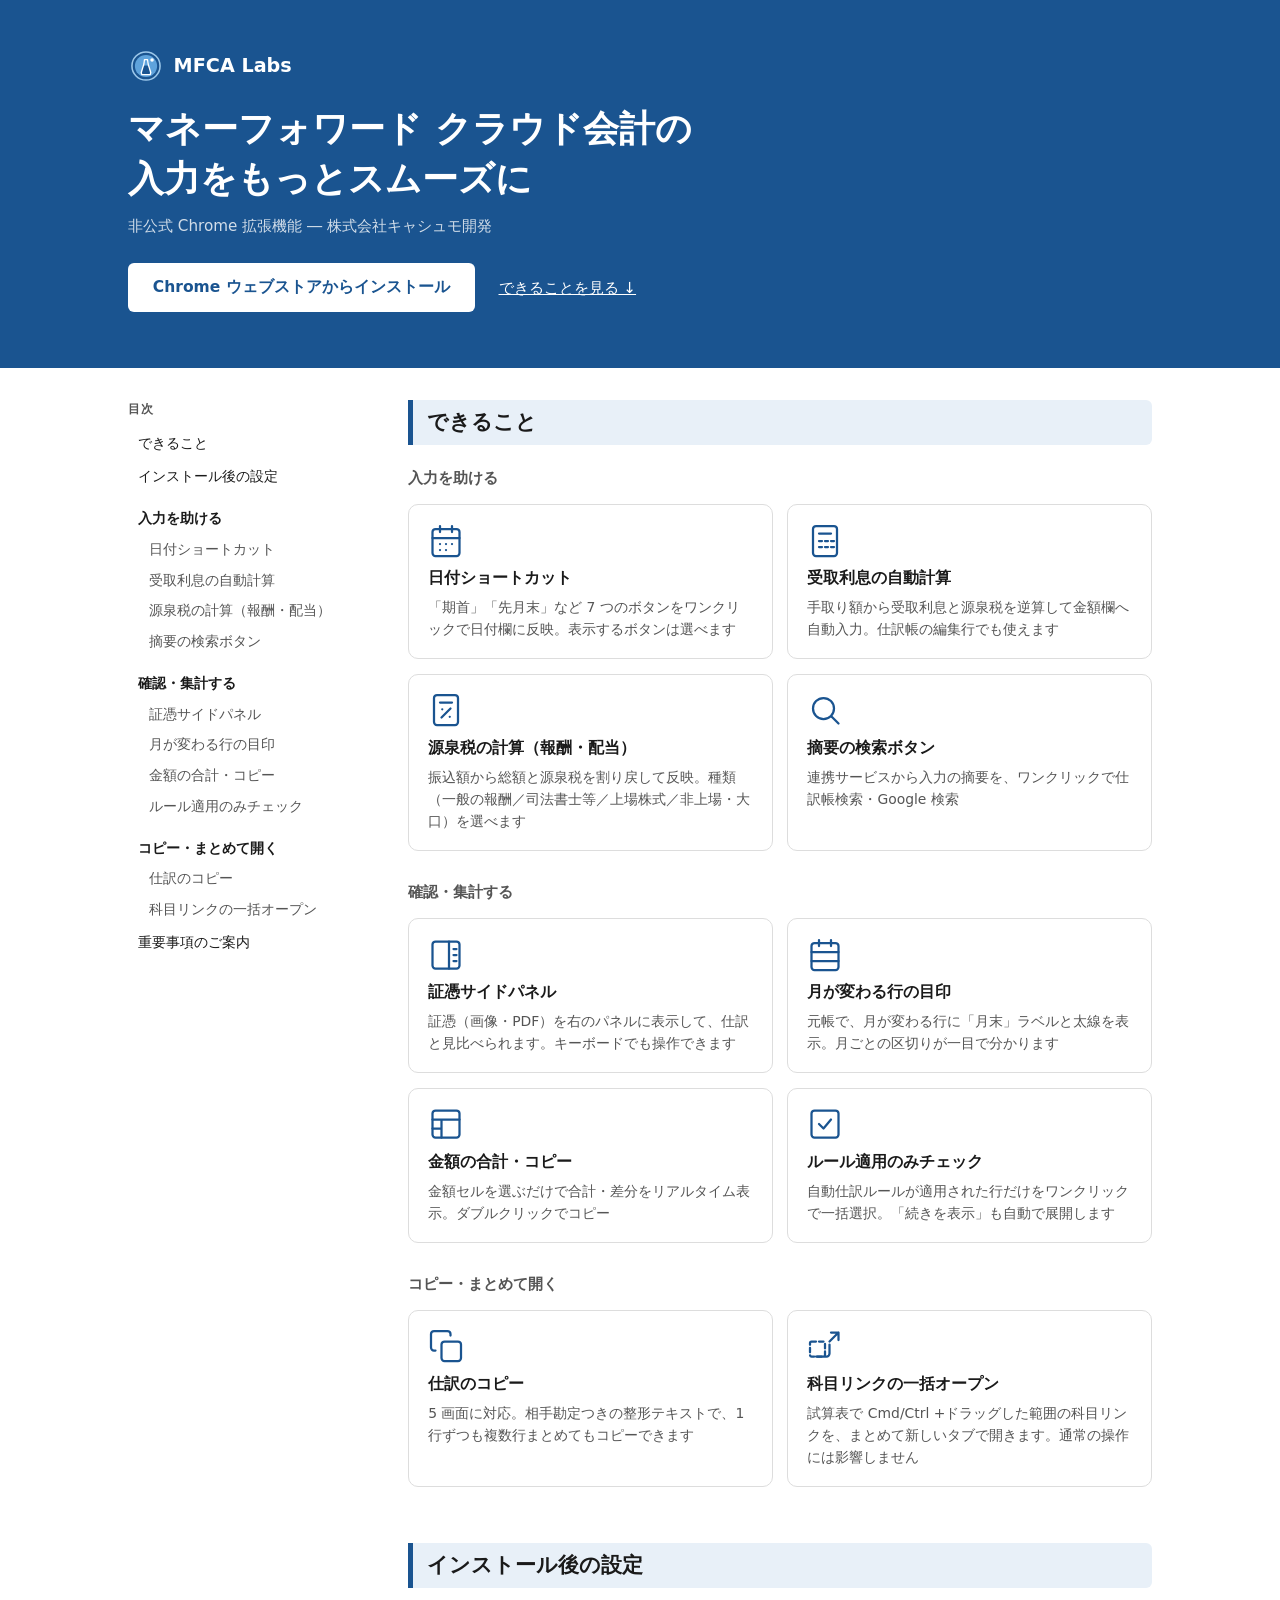
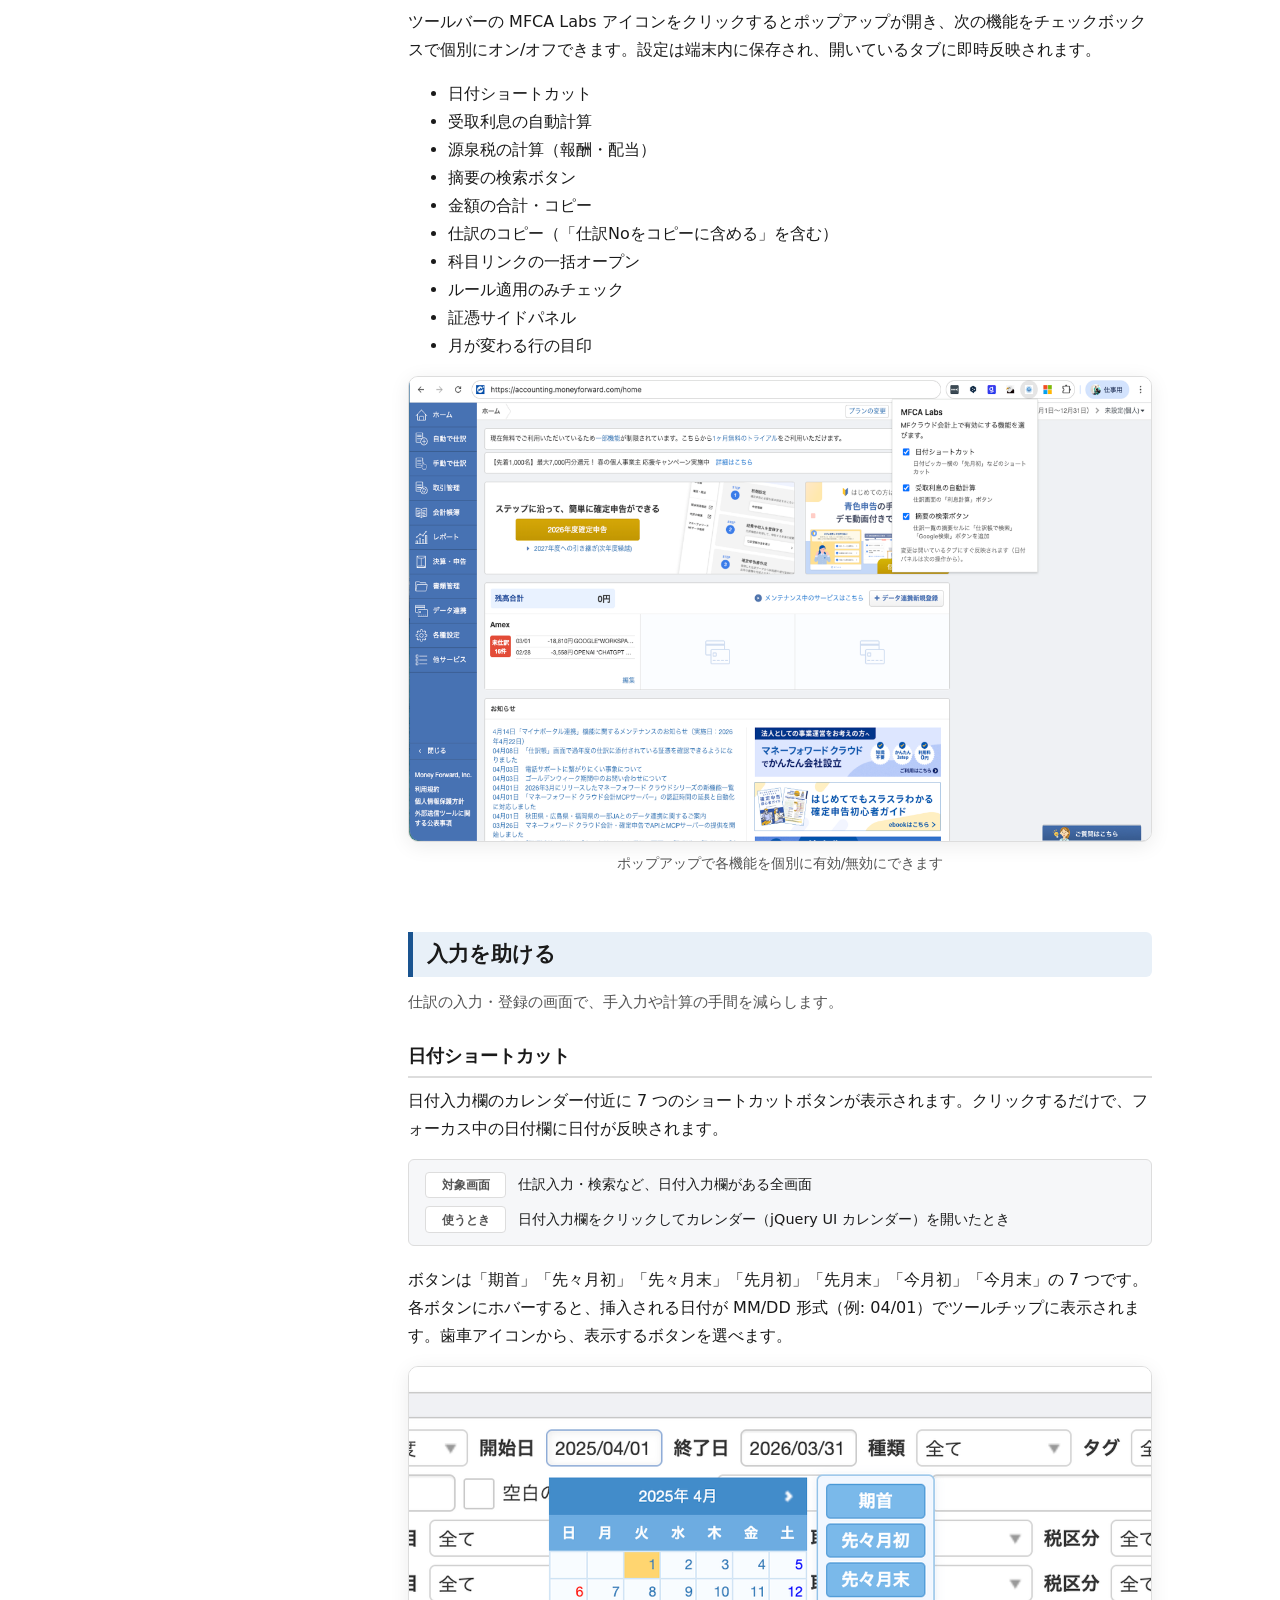
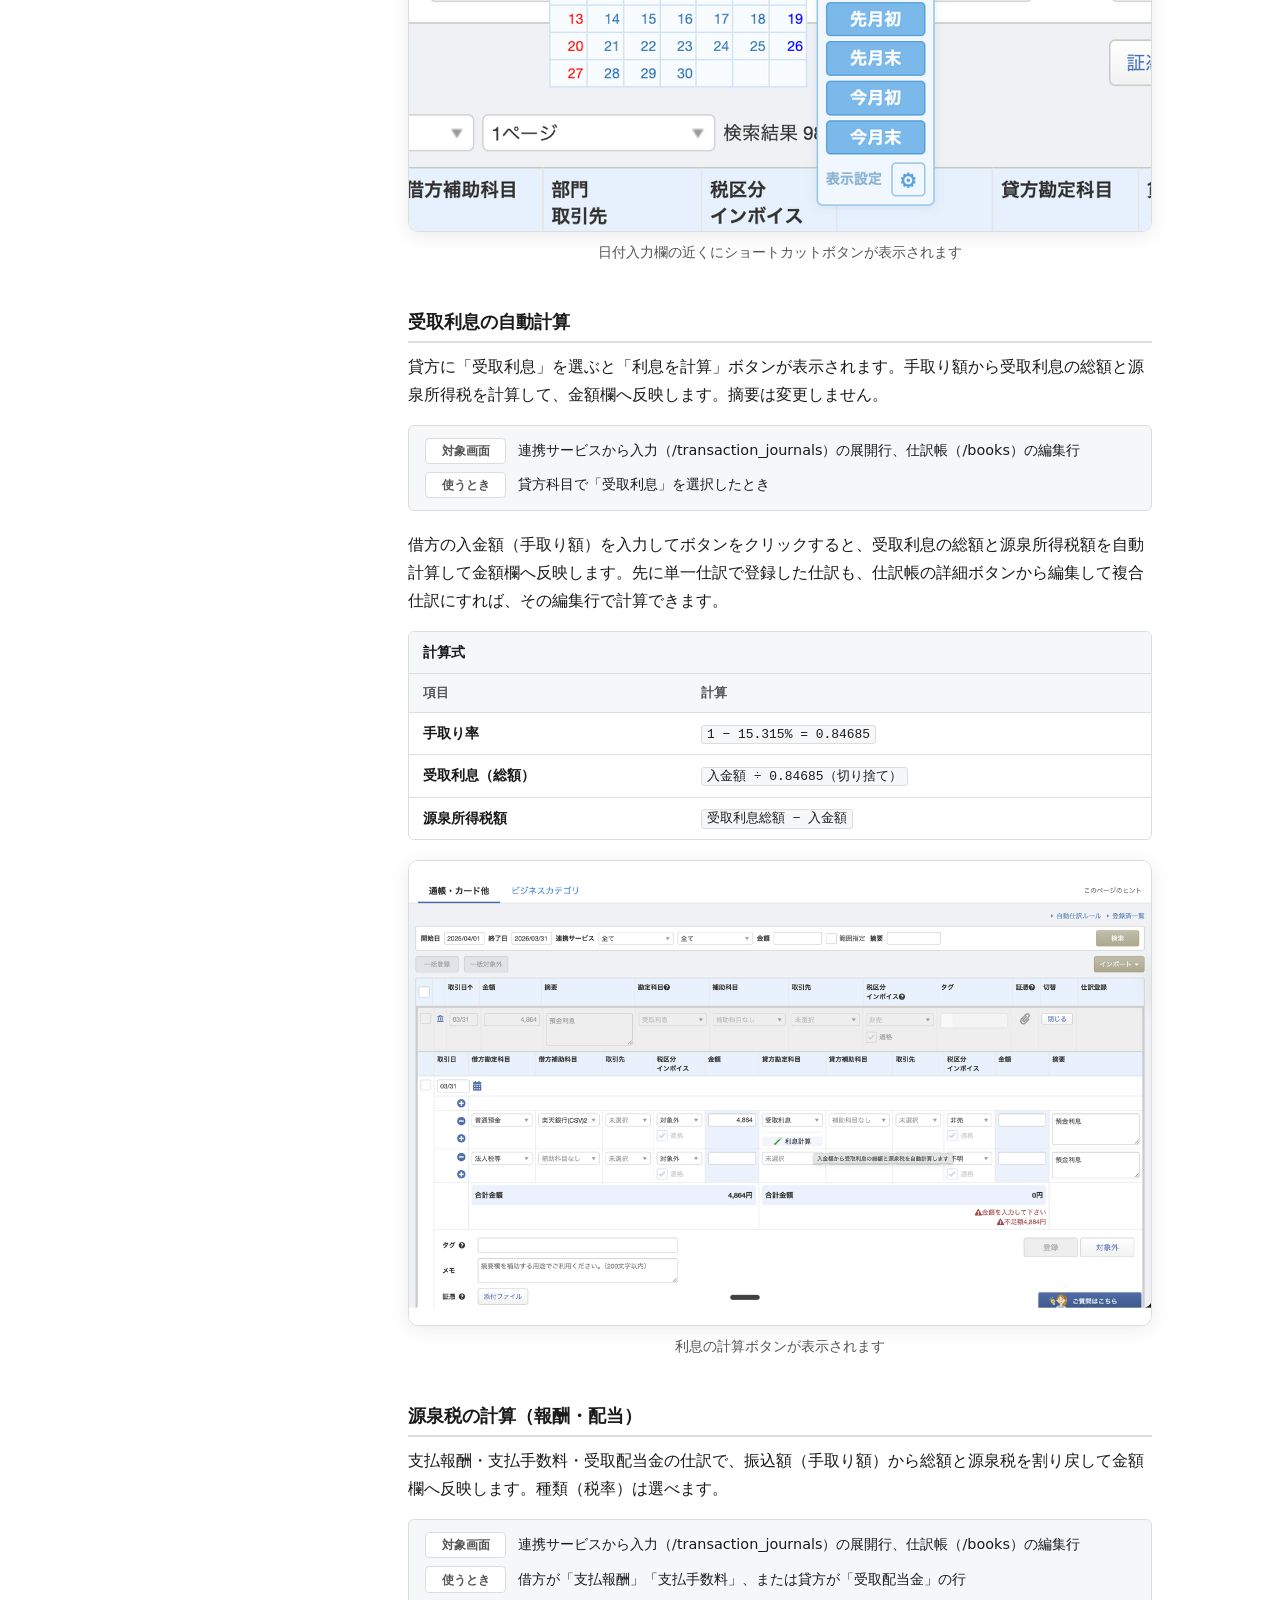
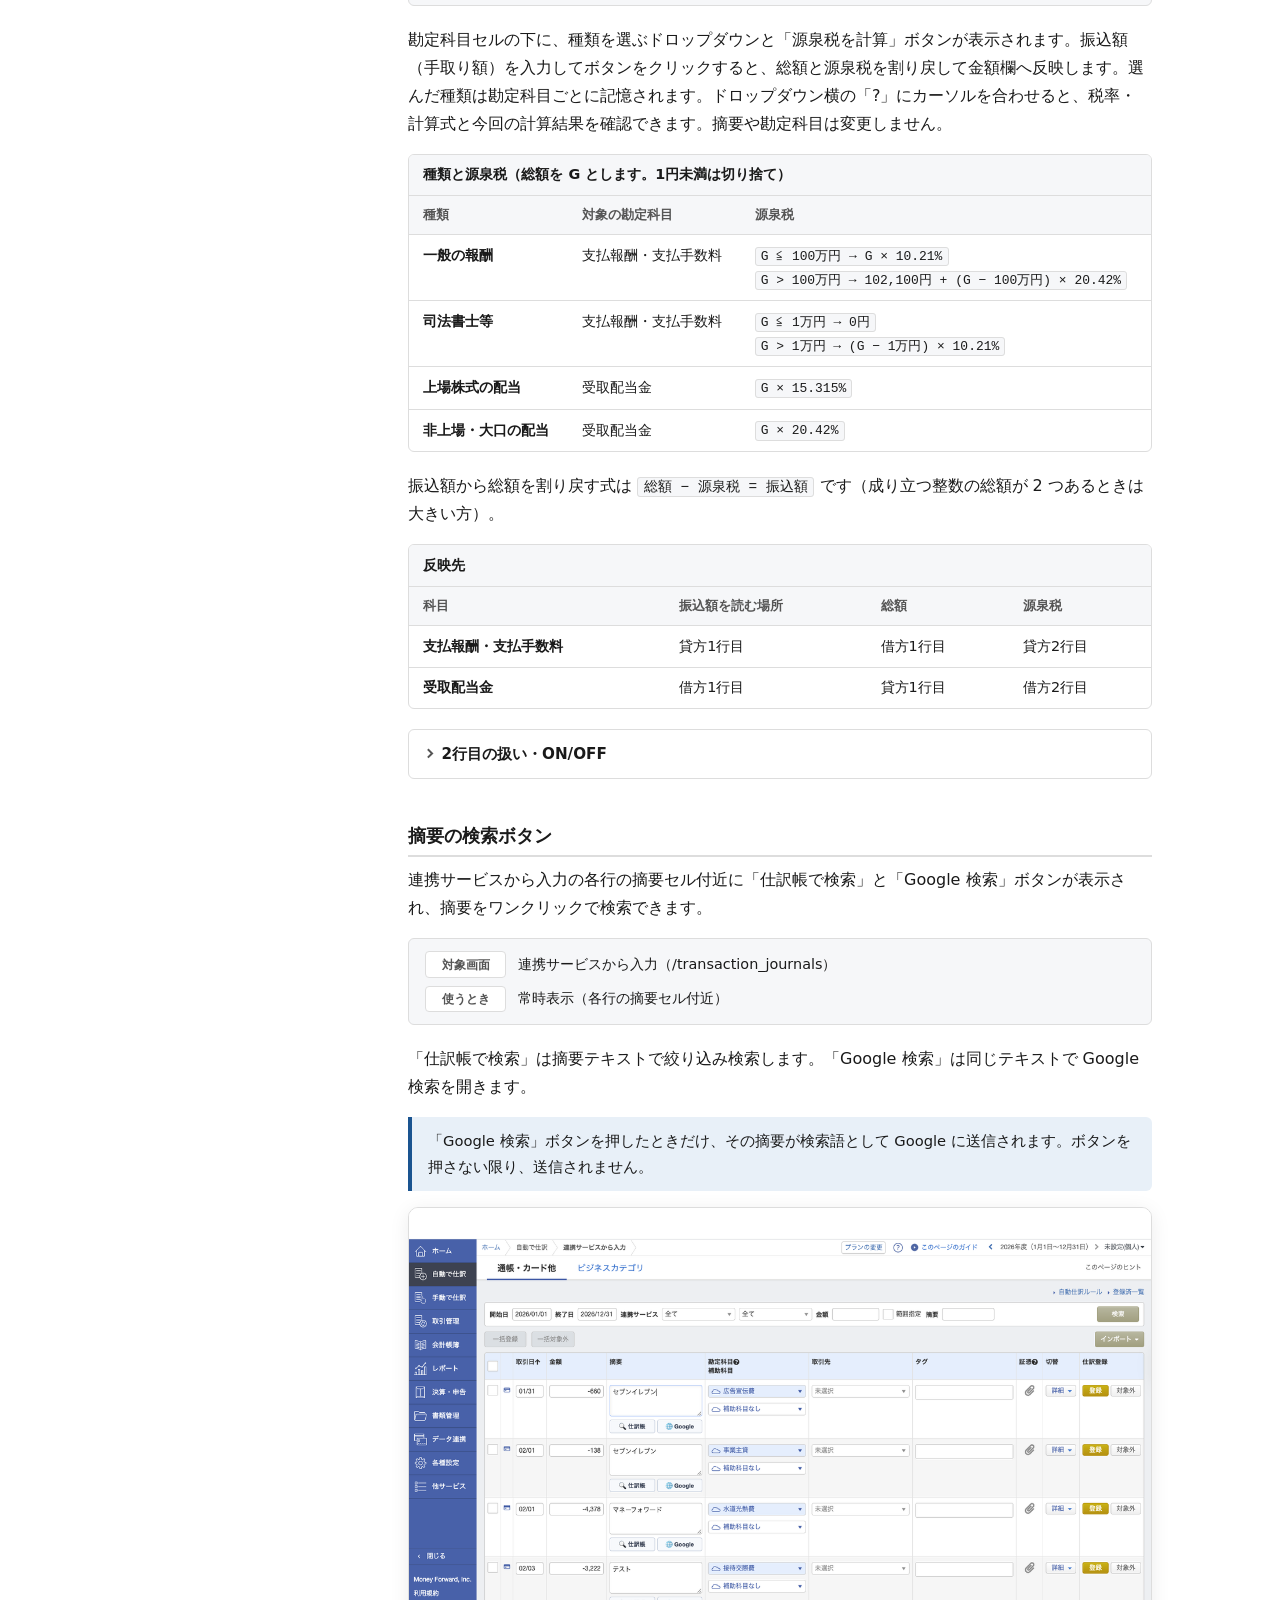
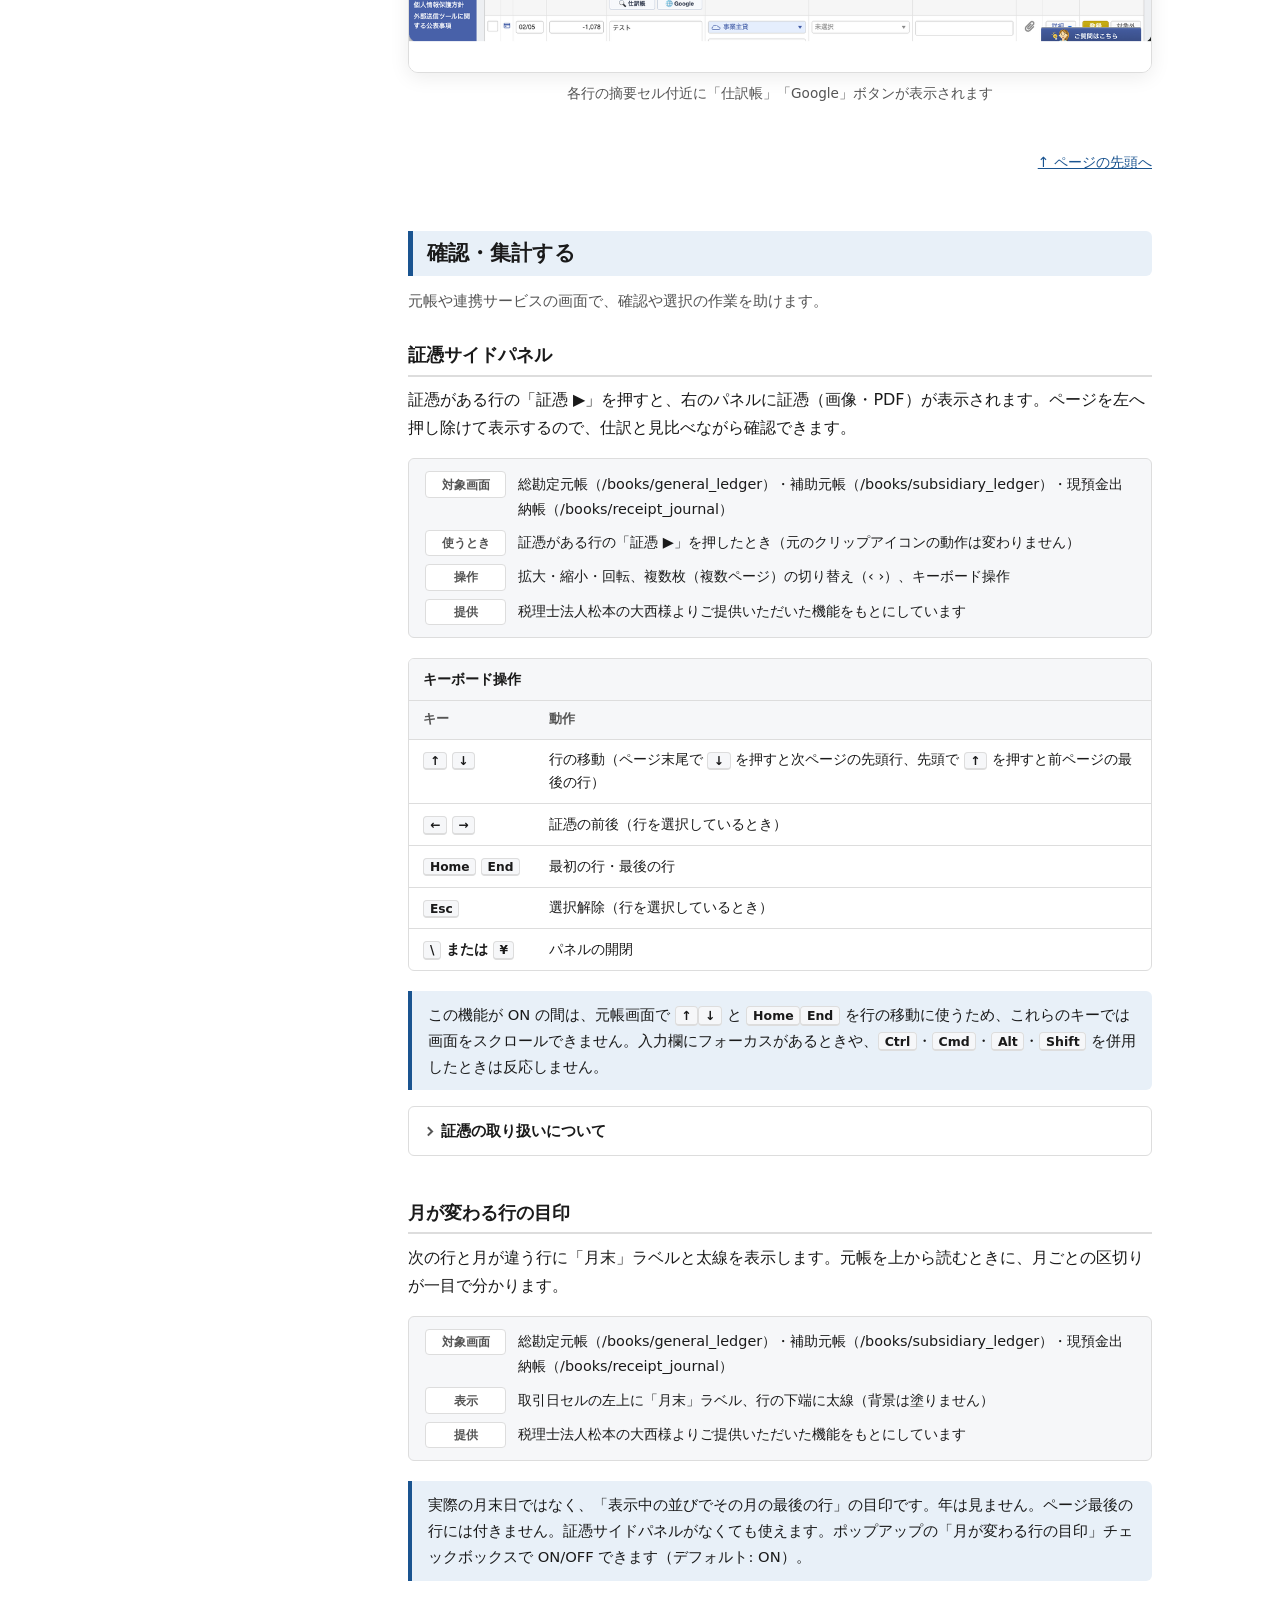
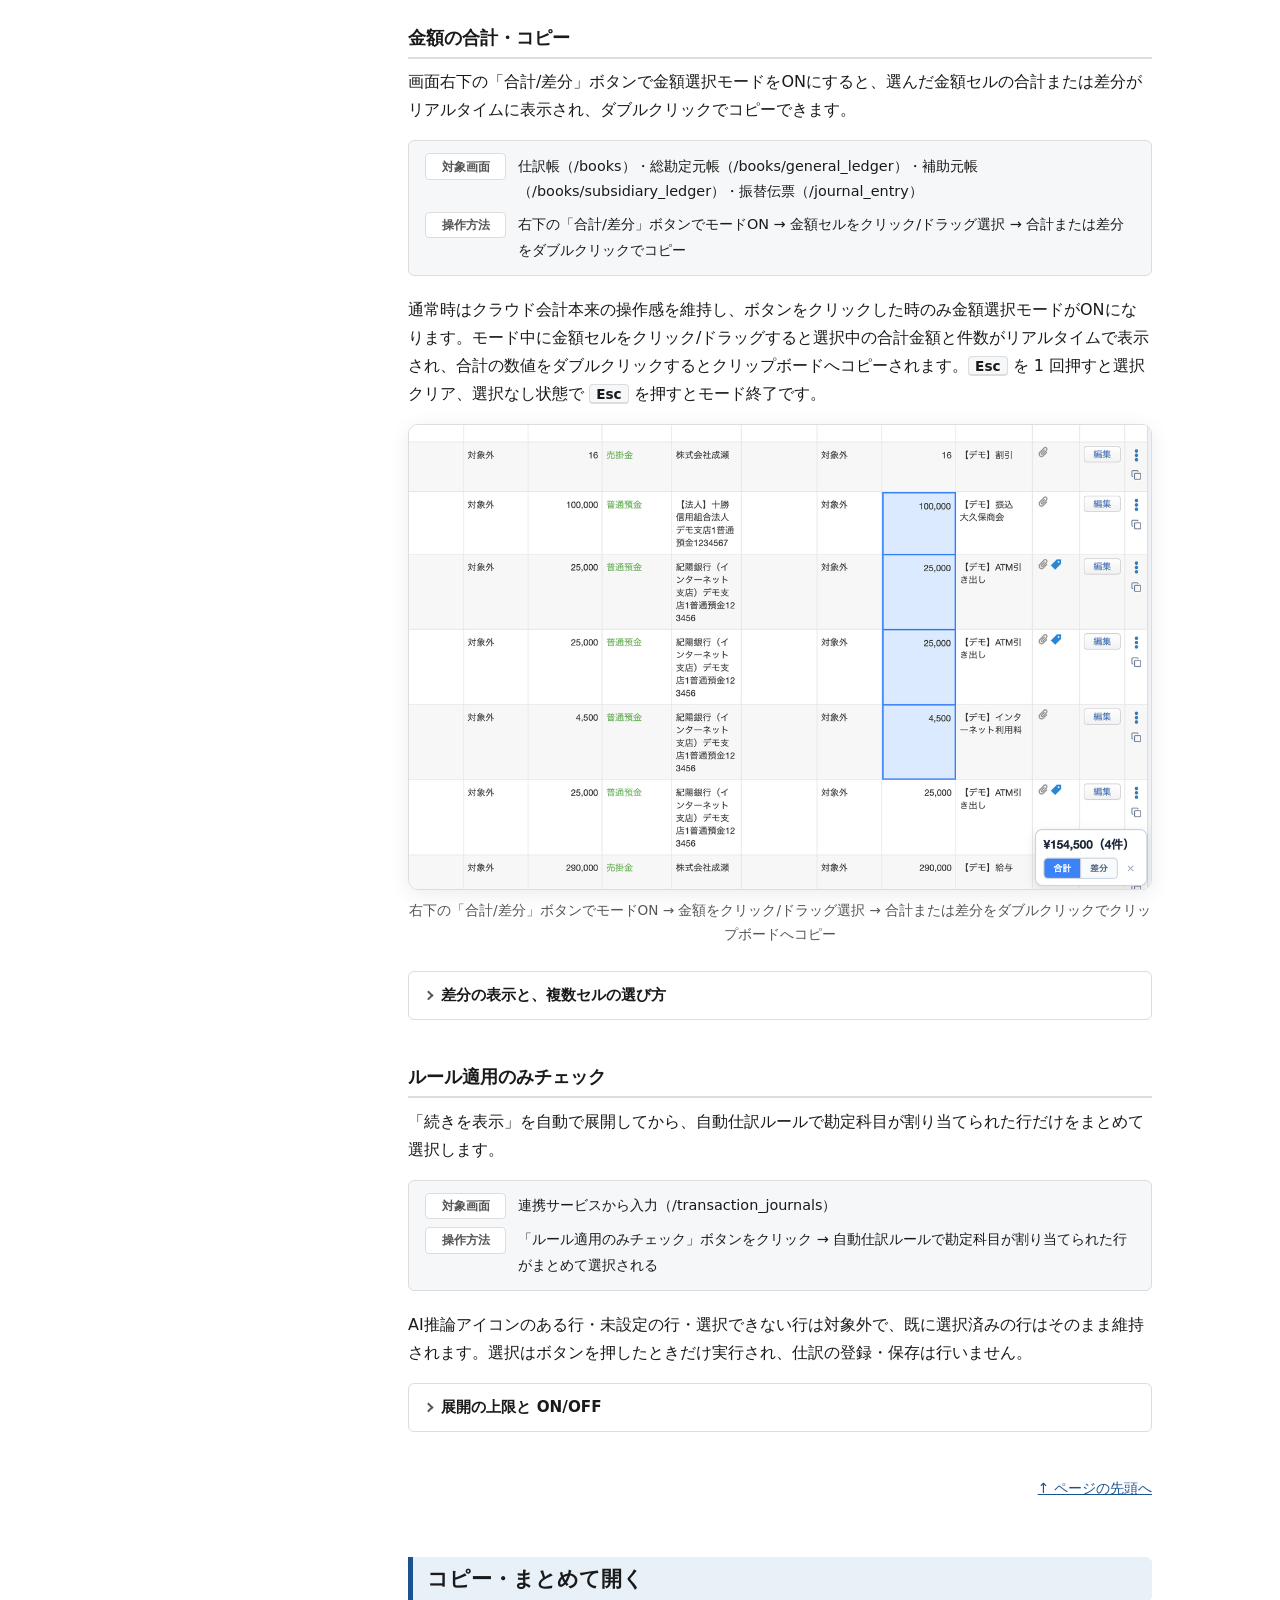
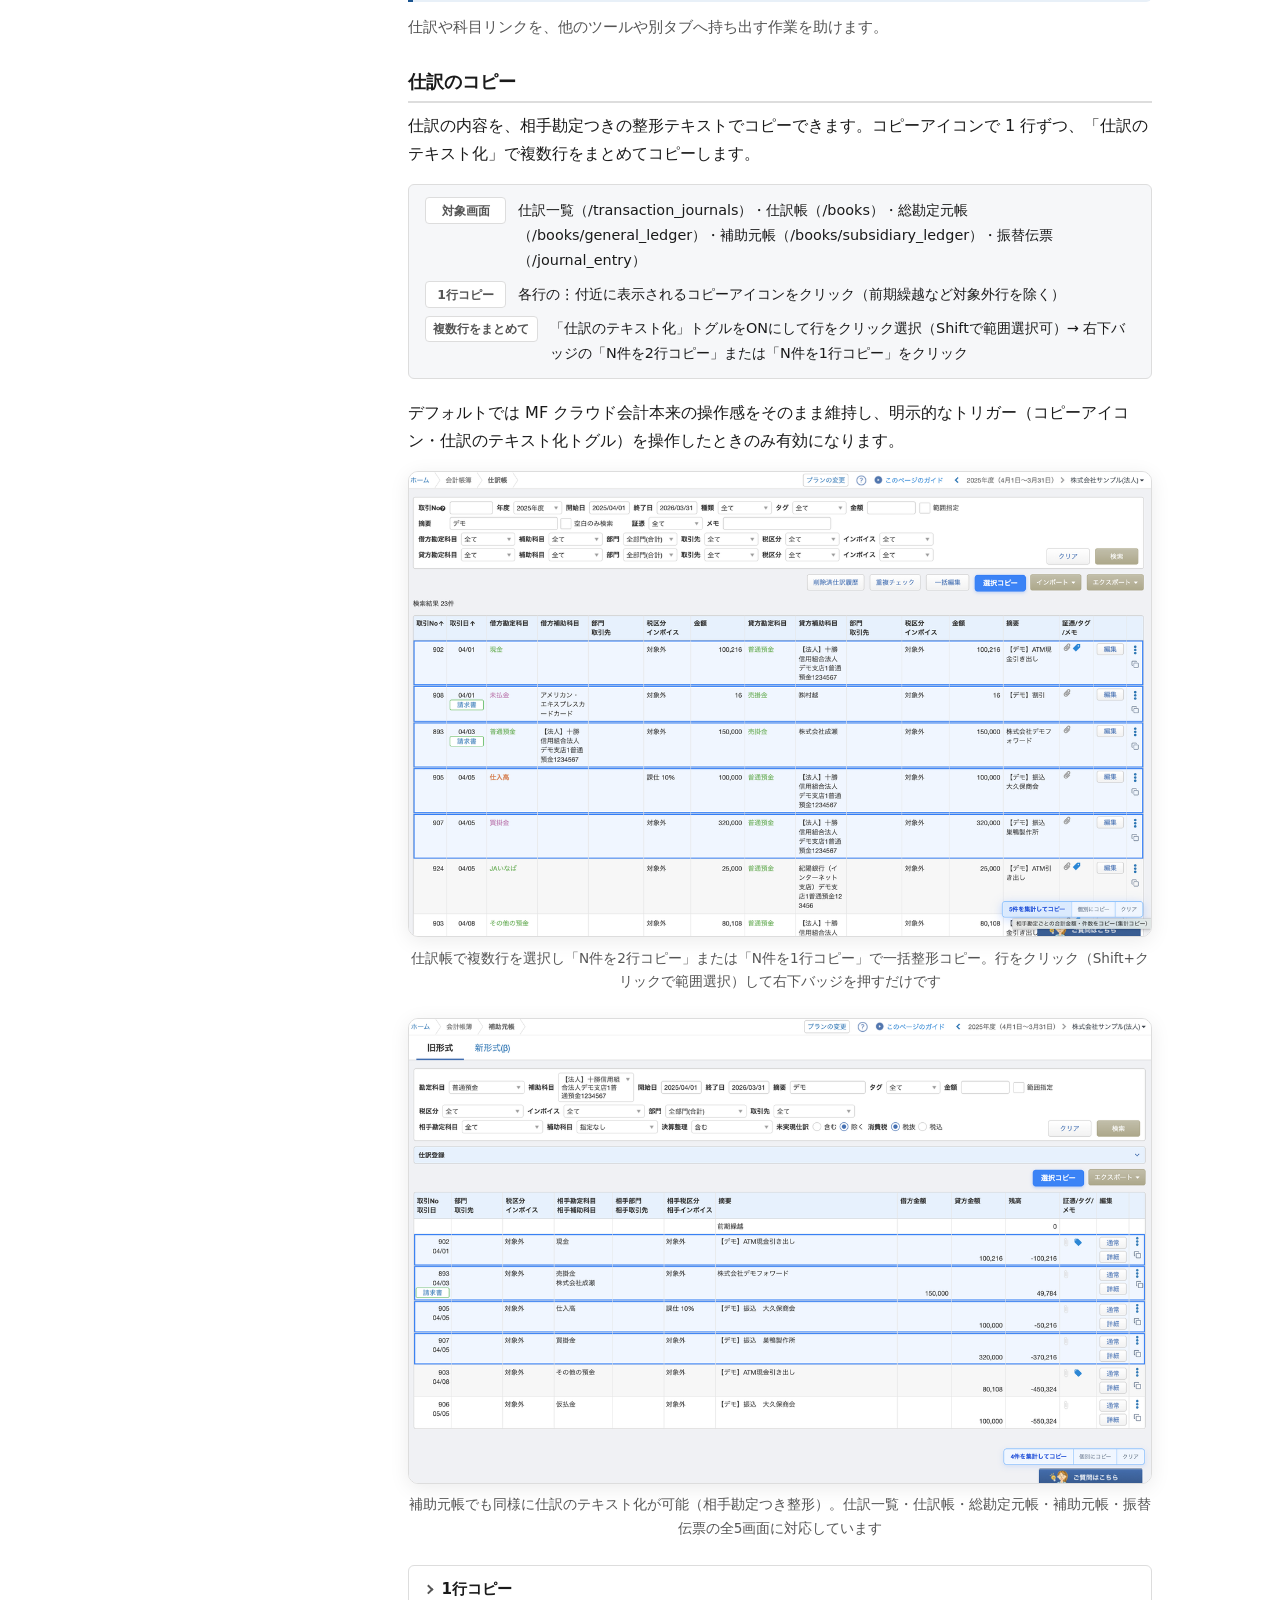
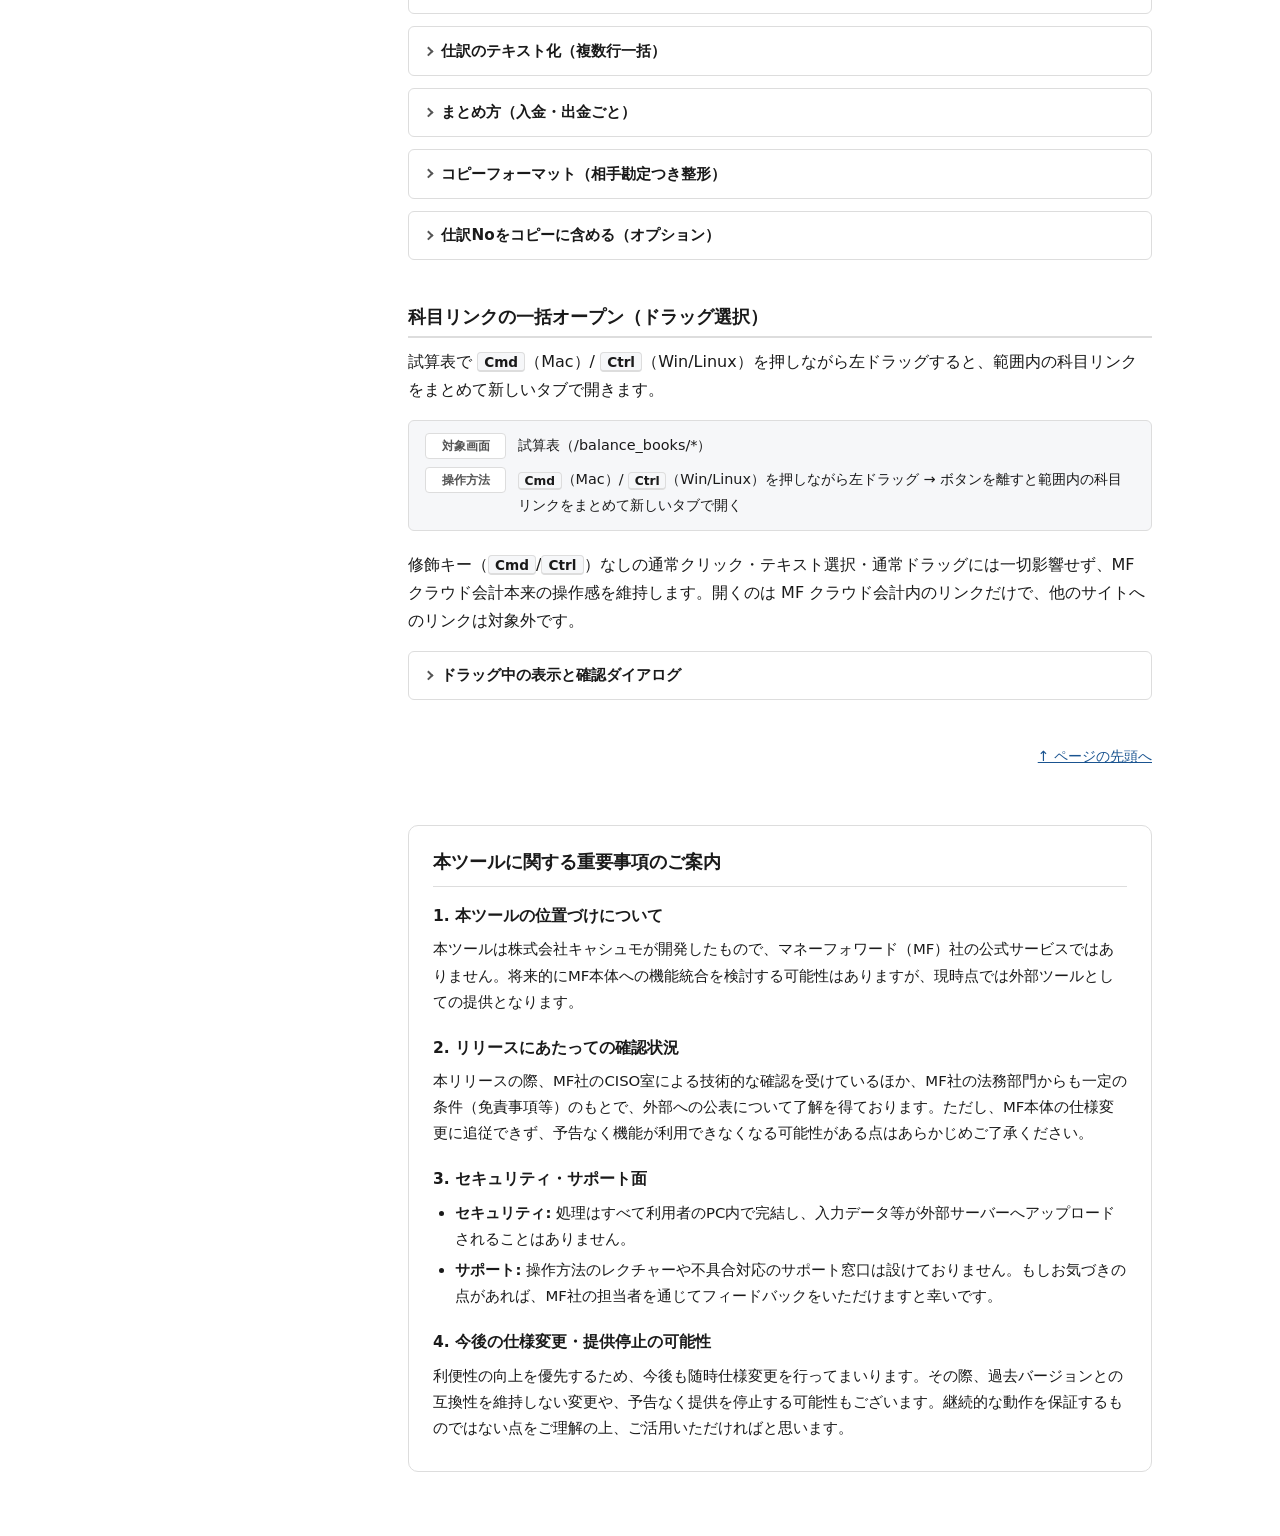
==== index.html @ a3cbdb9a "docs: 証憑サイドパネル・月が変わる行の目印に、提供元を追記する 2 つの機能の「要点の表」に「提供」の行を追加し、税理士法人松本の大西様より ご提供いただいた機能をもとにしていることを明記した。" ====
<!DOCTYPE html>
<html lang="ja">
  <head>
    <meta charset="utf-8" />
    <meta name="viewport" content="width=device-width, initial-scale=1" />
    <meta name="theme-color" content="#1a5490" />
    <title>MFCA Labs — マネーフォワード クラウド会計向け Chrome 拡張機能</title>
    <meta
      name="description"
      content="マネーフォワード クラウド会計の入力を効率化する非公式 Chrome 拡張機能「MFCA Labs」。日付ショートカット・受取利息の自動計算・源泉税の計算・摘要検索ボタン・証憑サイドパネル・金額の合計コピー・仕訳のコピーなどを提供します。"
    />
    <link rel="icon" href="./icon.svg" type="image/svg+xml" />
    <link rel="stylesheet" href="./style.css" />
  </head>
  <body>
    <a class="skip-link" href="#main">本文へ移動</a>

    <!-- ヒーロー -->
    <header class="hero" id="top">
      <div class="hero-inner">
        <div class="hero-logo">
          <img src="./icon.svg" width="36" height="36" alt="" />
          <span>MFCA Labs</span>
        </div>
        <h1>マネーフォワード クラウド会計の<br />入力をもっとスムーズに</h1>
        <p class="hero-sub">非公式 Chrome 拡張機能 ― 株式会社キャシュモ開発</p>
        <div class="hero-actions">
          <a
            href="https://chromewebstore.google.com/detail/mfca-labs/edpgggmdgeneaokhlinphdaphigiifca"
            class="btn-install"
            target="_blank"
            rel="noopener noreferrer"
            >Chrome ウェブストアからインストール</a
          >
          <a class="hero-link" href="#features">できることを見る ↓</a>
        </div>
      </div>
    </header>

    <div class="layout">
      <!-- 目次（広い画面でのみ表示。狭い画面では「できること」のカードが目次の代わり） -->
      <nav class="toc" aria-label="目次">
        <p class="toc-title">目次</p>
        <ol>
          <li><a href="#features">できること</a></li>
          <li><a href="#setup">インストール後の設定</a></li>
          <li class="toc-group">
            <a href="#group-input">入力を助ける</a>
            <ul>
              <li><a href="#feature-date">日付ショートカット</a></li>
              <li><a href="#feature-interest">受取利息の自動計算</a></li>
              <li><a href="#feature-withholding">源泉税の計算（報酬・配当）</a></li>
              <li><a href="#feature-search">摘要の検索ボタン</a></li>
            </ul>
          </li>
          <li class="toc-group">
            <a href="#group-check">確認・集計する</a>
            <ul>
              <li><a href="#feature-evidence-panel">証憑サイドパネル</a></li>
              <li><a href="#feature-month-end-marker">月が変わる行の目印</a></li>
              <li><a href="#feature-amount">金額の合計・コピー</a></li>
              <li><a href="#feature-rule-auto-checker">ルール適用のみチェック</a></li>
            </ul>
          </li>
          <li class="toc-group">
            <a href="#group-copy">コピー・まとめて開く</a>
            <ul>
              <li><a href="#feature-journal-copy">仕訳のコピー</a></li>
              <li><a href="#feature-trial-balance-link-opener">科目リンクの一括オープン</a></li>
            </ul>
          </li>
          <li><a href="#notice">重要事項のご案内</a></li>
        </ol>
      </nav>

      <main id="main">
        <!-- できること（機能の一覧） -->
        <section class="page-section" id="features" aria-labelledby="features-title">
          <h2 id="features-title">できること</h2>

          <div class="overview-group">
            <h3 class="overview-group-title">入力を助ける</h3>
            <div class="feature-cards">
              <a href="#feature-date" class="feature-card">
                <svg class="card-icon" viewBox="0 0 24 24" aria-hidden="true">
                  <rect x="3" y="4" width="18" height="18" rx="2" />
                  <path d="M16 2v4M8 2v4M3 10h18M8 14h.01M12 14h.01M16 14h.01M8 18h.01M12 18h.01" />
                </svg>
                <span class="card-title">日付ショートカット</span>
                <p class="card-desc">「期首」「先月末」など 7 つのボタンをワンクリックで日付欄に反映。表示するボタンは選べます</p>
              </a>
              <a href="#feature-interest" class="feature-card">
                <svg class="card-icon" viewBox="0 0 24 24" aria-hidden="true">
                  <rect x="4" y="2" width="16" height="20" rx="2" />
                  <path d="M8 7h8M8 12h2M12 12h2M16 12h2M8 16h2M12 16h2M16 16h2" />
                </svg>
                <span class="card-title">受取利息の自動計算</span>
                <p class="card-desc">手取り額から受取利息と源泉税を逆算して金額欄へ自動入力。仕訳帳の編集行でも使えます</p>
              </a>
              <a href="#feature-withholding" class="feature-card">
                <svg class="card-icon" viewBox="0 0 24 24" aria-hidden="true">
                  <rect x="4" y="2" width="16" height="20" rx="2" />
                  <path d="M8 7h8M9 17l6-6M9.5 11.5h.01M14.5 16.5h.01" />
                </svg>
                <span class="card-title">源泉税の計算（報酬・配当）</span>
                <p class="card-desc">振込額から総額と源泉税を割り戻して反映。種類（一般の報酬／司法書士等／上場株式／非上場・大口）を選べます</p>
              </a>
              <a href="#feature-search" class="feature-card">
                <svg class="card-icon" viewBox="0 0 24 24" aria-hidden="true">
                  <circle cx="11" cy="11" r="7" />
                  <path d="M16.5 16.5L21 21" />
                </svg>
                <span class="card-title">摘要の検索ボタン</span>
                <p class="card-desc">連携サービスから入力の摘要を、ワンクリックで仕訳帳検索・Google 検索</p>
              </a>
            </div>
          </div>

          <div class="overview-group">
            <h3 class="overview-group-title">確認・集計する</h3>
            <div class="feature-cards">
              <a href="#feature-evidence-panel" class="feature-card">
                <svg class="card-icon" viewBox="0 0 24 24" aria-hidden="true">
                  <rect x="3" y="3" width="18" height="18" rx="2" />
                  <path d="M14 3v18M17 8h2M17 12h2M17 16h2" />
                </svg>
                <span class="card-title">証憑サイドパネル</span>
                <p class="card-desc">証憑（画像・PDF）を右のパネルに表示して、仕訳と見比べられます。キーボードでも操作できます</p>
              </a>
              <a href="#feature-month-end-marker" class="feature-card">
                <svg class="card-icon" viewBox="0 0 24 24" aria-hidden="true">
                  <rect x="3" y="4" width="18" height="18" rx="2" />
                  <path d="M16 2v4M8 2v4M3 10h18M3 16h18" />
                </svg>
                <span class="card-title">月が変わる行の目印</span>
                <p class="card-desc">元帳で、月が変わる行に「月末」ラベルと太線を表示。月ごとの区切りが一目で分かります</p>
              </a>
              <a href="#feature-amount" class="feature-card">
                <svg class="card-icon" viewBox="0 0 24 24" aria-hidden="true">
                  <rect x="3" y="3" width="18" height="18" rx="2" />
                  <path d="M3 9h18M9 21V9M3 15h6" />
                </svg>
                <span class="card-title">金額の合計・コピー</span>
                <p class="card-desc">金額セルを選ぶだけで合計・差分をリアルタイム表示。ダブルクリックでコピー</p>
              </a>
              <a href="#feature-rule-auto-checker" class="feature-card">
                <svg class="card-icon" viewBox="0 0 24 24" aria-hidden="true">
                  <rect x="3" y="3" width="18" height="18" rx="2" />
                  <path d="M8 12l3 3 5-6" />
                </svg>
                <span class="card-title">ルール適用のみチェック</span>
                <p class="card-desc">自動仕訳ルールが適用された行だけをワンクリックで一括選択。「続きを表示」も自動で展開します</p>
              </a>
            </div>
          </div>

          <div class="overview-group">
            <h3 class="overview-group-title">コピー・まとめて開く</h3>
            <div class="feature-cards">
              <a href="#feature-journal-copy" class="feature-card">
                <svg class="card-icon" viewBox="0 0 24 24" aria-hidden="true">
                  <rect x="9" y="9" width="13" height="13" rx="2" />
                  <path d="M5 15H4a2 2 0 0 1-2-2V4a2 2 0 0 1 2-2h9a2 2 0 0 1 2 2v1" />
                </svg>
                <span class="card-title">仕訳のコピー</span>
                <p class="card-desc">5 画面に対応。相手勘定つきの整形テキストで、1 行ずつも複数行まとめてもコピーできます</p>
              </a>
              <a href="#feature-trial-balance-link-opener" class="feature-card">
                <svg class="card-icon" viewBox="0 0 24 24" aria-hidden="true">
                  <rect x="2" y="9" width="10" height="10" rx="1" stroke-dasharray="3 2" />
                  <path d="M16 3h5v5M21 3l-6 6" />
                  <path d="M15 11v6a2 2 0 0 1-2 2H6" />
                </svg>
                <span class="card-title">科目リンクの一括オープン</span>
                <p class="card-desc">試算表で Cmd/Ctrl +ドラッグした範囲の科目リンクを、まとめて新しいタブで開きます。通常の操作には影響しません</p>
              </a>
            </div>
          </div>
          <!-- 機能カードを追加するときは、該当グループの feature-cards に追加し、目次（nav.toc）と機能の説明（下の各セクション）にも対応する項目を足す -->
        </section>

        <!-- インストール後の設定 -->
        <section class="page-section" id="setup" aria-labelledby="setup-title">
          <h2 id="setup-title">インストール後の設定</h2>
          <p>
            ツールバーの MFCA Labs アイコンをクリックするとポップアップが開き、次の機能をチェックボックスで個別にオン/オフできます。設定は端末内に保存され、開いているタブに即時反映されます。
          </p>
          <ul>
            <li>日付ショートカット</li>
            <li>受取利息の自動計算</li>
            <li>源泉税の計算（報酬・配当）</li>
            <li>摘要の検索ボタン</li>
            <li>金額の合計・コピー</li>
            <li>仕訳のコピー（「仕訳Noをコピーに含める」を含む）</li>
            <li>科目リンクの一括オープン</li>
            <li>ルール適用のみチェック</li>
            <li>証憑サイドパネル</li>
            <li>月が変わる行の目印</li>
          </ul>
          <figure class="shot">
            <img
              src="./mfca-labs-home-extension-popup-1280x800.png"
              alt="ポップアップUI — 機能のオン/オフ切り替え画面"
              width="1280"
              height="800"
            />
            <figcaption>ポップアップで各機能を個別に有効/無効にできます</figcaption>
          </figure>
        </section>

        <!-- ① 入力を助ける -->
        <section class="page-section" id="group-input" aria-labelledby="group-input-title">
          <h2 id="group-input-title">入力を助ける</h2>
          <p class="group-lead">仕訳の入力・登録の画面で、手入力や計算の手間を減らします。</p>

          <article class="feature" id="feature-date">
            <h3>日付ショートカット</h3>
            <p class="lead">
              日付入力欄のカレンダー付近に 7 つのショートカットボタンが表示されます。クリックするだけで、フォーカス中の日付欄に日付が反映されます。
            </p>
            <dl class="meta">
              <div>
                <dt>対象画面</dt>
                <dd>仕訳入力・検索など、日付入力欄がある全画面</dd>
              </div>
              <div>
                <dt>使うとき</dt>
                <dd>日付入力欄をクリックしてカレンダー（jQuery UI カレンダー）を開いたとき</dd>
              </div>
            </dl>
            <p>
              ボタンは「期首」「先々月初」「先々月末」「先月初」「先月末」「今月初」「今月末」の 7 つです。各ボタンにホバーすると、挿入される日付が MM/DD 形式（例: 04/01）でツールチップに表示されます。歯車アイコンから、表示するボタンを選べます。
            </p>
            <figure class="shot">
              <img
                src="./mfca-labs-date-shortcuts-1280x800.png"
                alt="日付ショートカット機能 — カレンダー付近にショートカットボタンが表示された画面"
                width="1280"
                height="800"
                loading="lazy"
              />
              <figcaption>日付入力欄の近くにショートカットボタンが表示されます</figcaption>
            </figure>
          </article>

          <article class="feature" id="feature-interest">
            <h3>受取利息の自動計算</h3>
            <p class="lead">
              貸方に「受取利息」を選ぶと「利息を計算」ボタンが表示されます。手取り額から受取利息の総額と源泉所得税を計算して、金額欄へ反映します。摘要は変更しません。
            </p>
            <dl class="meta">
              <div>
                <dt>対象画面</dt>
                <dd>連携サービスから入力（/transaction_journals）の展開行、仕訳帳（/books）の編集行</dd>
              </div>
              <div>
                <dt>使うとき</dt>
                <dd>貸方科目で「受取利息」を選択したとき</dd>
              </div>
            </dl>
            <p>
              借方の入金額（手取り額）を入力してボタンをクリックすると、受取利息の総額と源泉所得税額を自動計算して金額欄へ反映します。先に単一仕訳で登録した仕訳も、仕訳帳の詳細ボタンから編集して複合仕訳にすれば、その編集行で計算できます。
            </p>
            <div class="table-wrap">
              <table class="compact">
                <caption>計算式</caption>
                <thead>
                  <tr><th scope="col">項目</th><th scope="col">計算</th></tr>
                </thead>
                <tbody>
                  <tr><th scope="row">手取り率</th><td><code>1 − 15.315% = 0.84685</code></td></tr>
                  <tr><th scope="row">受取利息（総額）</th><td><code>入金額 ÷ 0.84685（切り捨て）</code></td></tr>
                  <tr><th scope="row">源泉所得税額</th><td><code>受取利息総額 − 入金額</code></td></tr>
                </tbody>
              </table>
            </div>
            <figure class="shot">
              <img
                src="./mfca-labs-interest-calculator-1280x800.png"
                alt="受取利息の自動計算 — 利息計算ボタンの表示画面"
                width="1280"
                height="800"
                loading="lazy"
              />
              <figcaption>利息の計算ボタンが表示されます</figcaption>
            </figure>
          </article>

          <article class="feature" id="feature-withholding">
            <h3>源泉税の計算（報酬・配当）</h3>
            <p class="lead">
              支払報酬・支払手数料・受取配当金の仕訳で、振込額（手取り額）から総額と源泉税を割り戻して金額欄へ反映します。種類（税率）は選べます。
            </p>
            <dl class="meta">
              <div>
                <dt>対象画面</dt>
                <dd>連携サービスから入力（/transaction_journals）の展開行、仕訳帳（/books）の編集行</dd>
              </div>
              <div>
                <dt>使うとき</dt>
                <dd>借方が「支払報酬」「支払手数料」、または貸方が「受取配当金」の行</dd>
              </div>
            </dl>
            <p>
              勘定科目セルの下に、種類を選ぶドロップダウンと「源泉税を計算」ボタンが表示されます。振込額（手取り額）を入力してボタンをクリックすると、総額と源泉税を割り戻して金額欄へ反映します。選んだ種類は勘定科目ごとに記憶されます。ドロップダウン横の「?」にカーソルを合わせると、税率・計算式と今回の計算結果を確認できます。摘要や勘定科目は変更しません。
            </p>
            <div class="table-wrap">
              <table>
                <caption>種類と源泉税（総額を G とします。1円未満は切り捨て）</caption>
                <thead>
                  <tr><th scope="col">種類</th><th scope="col">対象の勘定科目</th><th scope="col">源泉税</th></tr>
                </thead>
                <tbody>
                  <tr>
                    <th scope="row">一般の報酬</th>
                    <td>支払報酬・支払手数料</td>
                    <td><code>G ≦ 100万円 → G × 10.21%</code><br /><code>G &gt; 100万円 → 102,100円 + (G − 100万円) × 20.42%</code></td>
                  </tr>
                  <tr>
                    <th scope="row">司法書士等</th>
                    <td>支払報酬・支払手数料</td>
                    <td><code>G ≦ 1万円 → 0円</code><br /><code>G &gt; 1万円 → (G − 1万円) × 10.21%</code></td>
                  </tr>
                  <tr>
                    <th scope="row">上場株式の配当</th>
                    <td>受取配当金</td>
                    <td><code>G × 15.315%</code></td>
                  </tr>
                  <tr>
                    <th scope="row">非上場・大口の配当</th>
                    <td>受取配当金</td>
                    <td><code>G × 20.42%</code></td>
                  </tr>
                </tbody>
              </table>
            </div>
            <p>
              振込額から総額を割り戻す式は <code>総額 − 源泉税 = 振込額</code> です（成り立つ整数の総額が 2 つあるときは大きい方）。
            </p>
            <div class="table-wrap">
              <table>
                <caption>反映先</caption>
                <thead>
                  <tr><th scope="col">科目</th><th scope="col">振込額を読む場所</th><th scope="col">総額</th><th scope="col">源泉税</th></tr>
                </thead>
                <tbody>
                  <tr><th scope="row">支払報酬・支払手数料</th><td>貸方1行目</td><td>借方1行目</td><td>貸方2行目</td></tr>
                  <tr><th scope="row">受取配当金</th><td>借方1行目</td><td>貸方1行目</td><td>借方2行目</td></tr>
                </tbody>
              </table>
            </div>
            <details class="more">
              <summary>2行目の扱い・ON/OFF</summary>
              <p>
                2行目の勘定科目（預り金・法人税等など）は問いません。2行目の金額欄がない場合は、何も反映せずエラーを表示します（司法書士等で源泉税が0円になる場合は、総額のみ反映します）。ポップアップの「源泉税の計算（報酬・配当）」チェックボックスで ON/OFF できます（デフォルト: ON）。
              </p>
            </details>
          </article>

          <article class="feature" id="feature-search">
            <h3>摘要の検索ボタン</h3>
            <p class="lead">
              連携サービスから入力の各行の摘要セル付近に「仕訳帳で検索」と「Google 検索」ボタンが表示され、摘要をワンクリックで検索できます。
            </p>
            <dl class="meta">
              <div>
                <dt>対象画面</dt>
                <dd>連携サービスから入力（/transaction_journals）</dd>
              </div>
              <div>
                <dt>使うとき</dt>
                <dd>常時表示（各行の摘要セル付近）</dd>
              </div>
            </dl>
            <p>
              「仕訳帳で検索」は摘要テキストで絞り込み検索します。「Google 検索」は同じテキストで Google 検索を開きます。
            </p>
            <p class="note">
              「Google 検索」ボタンを押したときだけ、その摘要が検索語として Google に送信されます。ボタンを押さない限り、送信されません。
            </p>
            <figure class="shot">
              <img
                src="./mfca-labs-linked-services-input-1280x800.png"
                alt="摘要の検索ボタン — 各行に仕訳帳で検索・Google検索ボタンが表示された画面"
                width="1280"
                height="800"
                loading="lazy"
              />
              <figcaption>各行の摘要セル付近に「仕訳帳」「Google」ボタンが表示されます</figcaption>
            </figure>
          </article>

          <a class="back-to-top" href="#top">↑ ページの先頭へ</a>
        </section>

        <!-- ② 確認・集計する -->
        <section class="page-section" id="group-check" aria-labelledby="group-check-title">
          <h2 id="group-check-title">確認・集計する</h2>
          <p class="group-lead">元帳や連携サービスの画面で、確認や選択の作業を助けます。</p>

          <article class="feature" id="feature-evidence-panel">
            <h3>証憑サイドパネル</h3>
            <p class="lead">
              証憑がある行の「証憑 ▶」を押すと、右のパネルに証憑（画像・PDF）が表示されます。ページを左へ押し除けて表示するので、仕訳と見比べながら確認できます。
            </p>
            <dl class="meta">
              <div>
                <dt>対象画面</dt>
                <dd>総勘定元帳（/books/general_ledger）・補助元帳（/books/subsidiary_ledger）・現預金出納帳（/books/receipt_journal）</dd>
              </div>
              <div>
                <dt>使うとき</dt>
                <dd>証憑がある行の「証憑 ▶」を押したとき（元のクリップアイコンの動作は変わりません）</dd>
              </div>
              <div>
                <dt>操作</dt>
                <dd>拡大・縮小・回転、複数枚（複数ページ）の切り替え（‹ ›）、キーボード操作</dd>
              </div>
              <div>
                <dt>提供</dt>
                <dd>税理士法人松本の大西様よりご提供いただいた機能をもとにしています</dd>
              </div>
            </dl>
            <div class="table-wrap">
              <table class="compact">
                <caption>キーボード操作</caption>
                <thead>
                  <tr><th scope="col">キー</th><th scope="col">動作</th></tr>
                </thead>
                <tbody>
                  <tr><th scope="row"><kbd>↑</kbd> <kbd>↓</kbd></th><td>行の移動（ページ末尾で <kbd>↓</kbd> を押すと次ページの先頭行、先頭で <kbd>↑</kbd> を押すと前ページの最後の行）</td></tr>
                  <tr><th scope="row"><kbd>←</kbd> <kbd>→</kbd></th><td>証憑の前後（行を選択しているとき）</td></tr>
                  <tr><th scope="row"><kbd>Home</kbd> <kbd>End</kbd></th><td>最初の行・最後の行</td></tr>
                  <tr><th scope="row"><kbd>Esc</kbd></th><td>選択解除（行を選択しているとき）</td></tr>
                  <tr><th scope="row"><kbd>\</kbd> または <kbd>¥</kbd></th><td>パネルの開閉</td></tr>
                </tbody>
              </table>
            </div>
            <p class="note">
              この機能が ON の間は、元帳画面で <kbd>↑</kbd><kbd>↓</kbd> と <kbd>Home</kbd><kbd>End</kbd> を行の移動に使うため、これらのキーでは画面をスクロールできません。入力欄にフォーカスがあるときや、<kbd>Ctrl</kbd>・<kbd>Cmd</kbd>・<kbd>Alt</kbd>・<kbd>Shift</kbd> を併用したときは反応しません。
            </p>
            <details class="more">
              <summary>証憑の取り扱いについて</summary>
              <ul>
                <li>証憑を取得するため、マネーフォワード クラウド会計の標準の証憑プレビューを、画面の外で自動的に開閉します。</li>
                <li>証憑はブラウザ内で右のパネルに表示するだけで、保存や外部への送信は行いません。</li>
                <li>表示した証憑は、ブラウザのメモリに一時的に保持します（最大 20 行分・合計 100MB まで）。ページを再読み込みすると消えます。</li>
                <li>ポップアップの「証憑サイドパネル」チェックボックスで ON/OFF できます（デフォルト: ON）。</li>
              </ul>
            </details>
            <!-- TODO: スクリーンショットを追加する（個人情報・取引先名・金額を含まない画面で撮影すること） -->
          </article>

          <article class="feature" id="feature-month-end-marker">
            <h3>月が変わる行の目印</h3>
            <p class="lead">
              次の行と月が違う行に「月末」ラベルと太線を表示します。元帳を上から読むときに、月ごとの区切りが一目で分かります。
            </p>
            <dl class="meta">
              <div>
                <dt>対象画面</dt>
                <dd>総勘定元帳（/books/general_ledger）・補助元帳（/books/subsidiary_ledger）・現預金出納帳（/books/receipt_journal）</dd>
              </div>
              <div>
                <dt>表示</dt>
                <dd>取引日セルの左上に「月末」ラベル、行の下端に太線（背景は塗りません）</dd>
              </div>
              <div>
                <dt>提供</dt>
                <dd>税理士法人松本の大西様よりご提供いただいた機能をもとにしています</dd>
              </div>
            </dl>
            <p class="note">
              実際の月末日ではなく、「表示中の並びでその月の最後の行」の目印です。年は見ません。ページ最後の行には付きません。証憑サイドパネルがなくても使えます。ポップアップの「月が変わる行の目印」チェックボックスで ON/OFF できます（デフォルト: ON）。
            </p>
          </article>

          <article class="feature" id="feature-amount">
            <h3>金額の合計・コピー</h3>
            <p class="lead">
              画面右下の「合計/差分」ボタンで金額選択モードをONにすると、選んだ金額セルの合計または差分がリアルタイムに表示され、ダブルクリックでコピーできます。
            </p>
            <dl class="meta">
              <div>
                <dt>対象画面</dt>
                <dd>仕訳帳（/books）・総勘定元帳（/books/general_ledger）・補助元帳（/books/subsidiary_ledger）・振替伝票（/journal_entry）</dd>
              </div>
              <div>
                <dt>操作方法</dt>
                <dd>右下の「合計/差分」ボタンでモードON → 金額セルをクリック/ドラッグ選択 → 合計または差分をダブルクリックでコピー</dd>
              </div>
            </dl>
            <p>
              通常時はクラウド会計本来の操作感を維持し、ボタンをクリックした時のみ金額選択モードがONになります。モード中に金額セルをクリック/ドラッグすると選択中の合計金額と件数がリアルタイムで表示され、合計の数値をダブルクリックするとクリップボードへコピーされます。<kbd>Esc</kbd> を 1 回押すと選択クリア、選択なし状態で <kbd>Esc</kbd> を押すとモード終了です。
            </p>
            <figure class="shot">
              <img
                src="./mfca-labs-amount-total-button-1280x800.png"
                alt="金額の合計・コピー — 右下のバッジに合計/差分とコピー機能が表示された画面"
                width="1280"
                height="800"
                loading="lazy"
              />
              <figcaption>右下の「合計/差分」ボタンでモードON → 金額をクリック/ドラッグ選択 → 合計または差分をダブルクリックでクリップボードへコピー</figcaption>
            </figure>
            <details class="more">
              <summary>差分の表示と、複数セルの選び方</summary>
              <p>
                バッジ内のセグメントコントロール（[合計|差分]）をクリックすると合計⇄差分を切替できます。差分表示では借方基準の符号付き差額（例: 差 +¥600（5件））を表示し、ダブルクリックで差額の絶対値をコピーします。
              </p>
              <p>
                起点セルをクリック後、<kbd>Shift</kbd>+クリックで同列の起点〜終点間を一括選択できます。<kbd>Ctrl</kbd>（Mac は <kbd>Cmd</kbd>）+クリックで既存の選択を保持したまま個別セルをトグル追加/除外することもできます（<kbd>Shift</kbd>+クリックと併存）。
              </p>
            </details>
          </article>

          <article class="feature" id="feature-rule-auto-checker">
            <h3>ルール適用のみチェック</h3>
            <p class="lead">
              「続きを表示」を自動で展開してから、自動仕訳ルールで勘定科目が割り当てられた行だけをまとめて選択します。
            </p>
            <dl class="meta">
              <div>
                <dt>対象画面</dt>
                <dd>連携サービスから入力（/transaction_journals）</dd>
              </div>
              <div>
                <dt>操作方法</dt>
                <dd>「ルール適用のみチェック」ボタンをクリック → 自動仕訳ルールで勘定科目が割り当てられた行がまとめて選択される</dd>
              </div>
            </dl>
            <p>
              AI推論アイコンのある行・未設定の行・選択できない行は対象外で、既に選択済みの行はそのまま維持されます。選択はボタンを押したときだけ実行され、仕訳の登録・保存は行いません。
            </p>
            <details class="more">
              <summary>展開の上限と ON/OFF</summary>
              <p>
                展開は最大5回、待機は全体で最大15秒です。上限に達した場合は表示済みの対象行を選択し、続きを手動で表示して再実行するよう案内します。ポップアップの「ルール適用のみチェック」チェックボックスでボタンの表示を ON/OFF できます（デフォルト: ON）。
              </p>
            </details>
          </article>

          <a class="back-to-top" href="#top">↑ ページの先頭へ</a>
        </section>

        <!-- ③ コピー・まとめて開く -->
        <section class="page-section" id="group-copy" aria-labelledby="group-copy-title">
          <h2 id="group-copy-title">コピー・まとめて開く</h2>
          <p class="group-lead">仕訳や科目リンクを、他のツールや別タブへ持ち出す作業を助けます。</p>

          <article class="feature" id="feature-journal-copy">
            <h3>仕訳のコピー</h3>
            <p class="lead">
              仕訳の内容を、相手勘定つきの整形テキストでコピーできます。コピーアイコンで 1 行ずつ、「仕訳のテキスト化」で複数行をまとめてコピーします。
            </p>
            <dl class="meta">
              <div>
                <dt>対象画面</dt>
                <dd>仕訳一覧（/transaction_journals）・仕訳帳（/books）・総勘定元帳（/books/general_ledger）・補助元帳（/books/subsidiary_ledger）・振替伝票（/journal_entry）</dd>
              </div>
              <div>
                <dt>1行コピー</dt>
                <dd>各行の⋮付近に表示されるコピーアイコンをクリック（前期繰越など対象外行を除く）</dd>
              </div>
              <div>
                <dt>複数行をまとめて</dt>
                <dd>「仕訳のテキスト化」トグルをONにして行をクリック選択（Shiftで範囲選択可）→ 右下バッジの「N件を2行コピー」または「N件を1行コピー」をクリック</dd>
              </div>
            </dl>
            <p>
              デフォルトでは MF クラウド会計本来の操作感をそのまま維持し、明示的なトリガー（コピーアイコン・仕訳のテキスト化トグル）を操作したときのみ有効になります。
            </p>
            <figure class="shot">
              <img
                src="./mfca-labs-journal-copy-1280x800.png"
                alt="仕訳帳で複数行を選択し右下に「N件を2行コピー・N件を1行コピー」バッジが表示された画面"
                width="1280"
                height="800"
                loading="lazy"
              />
              <figcaption>仕訳帳で複数行を選択し「N件を2行コピー」または「N件を1行コピー」で一括整形コピー。行をクリック（Shift+クリックで範囲選択）して右下バッジを押すだけです</figcaption>
            </figure>
            <figure class="shot">
              <img
                src="./mfca-labs-journal-copy-ledger-1280x800.png"
                alt="補助元帳で2件を選択し「N件を2行コピー・N件を1行コピー」バッジと相手勘定科目列が表示された画面"
                width="1280"
                height="800"
                loading="lazy"
              />
              <figcaption>補助元帳でも同様に仕訳のテキスト化が可能（相手勘定つき整形）。仕訳一覧・仕訳帳・総勘定元帳・補助元帳・振替伝票の全5画面に対応しています</figcaption>
            </figure>

            <details class="more">
              <summary>1行コピー</summary>
              <p>
                各行の⋮（メニュー）付近に表示されるコピーアイコンをクリックすると、その行の仕訳内容をクリップボードへコピーします。コピー後はアイコンが「✓」に変わり、2秒後に自動復帰します。
              </p>
            </details>
            <details class="more">
              <summary>仕訳のテキスト化（複数行一括）</summary>
              <p>
                上部の「仕訳のテキスト化」トグルをONにするとモードが起動します。行をクリックして選択（Shift+クリックで範囲選択も可能）し、右下バッジの2つのボタンで形式を選択してコピーします。複合仕訳グループもグループ単位で正しく処理されます。<kbd>Esc</kbd> を押すと選択クリア、選択なし状態でもう一度 <kbd>Esc</kbd> を押すとモードを終了します。
              </p>
              <ul>
                <li>「<strong>N件を2行コピー</strong>」は相手勘定でグルーピングし各明細を列挙する形式です（例: ▼現金 → 明細1・明細2）。</li>
                <li>「<strong>N件を1行コピー</strong>」はグルーピングなし・単体コピーと同じ1行フォーマットを改行で並べる形式です。</li>
              </ul>
            </details>
            <details class="more">
              <summary>まとめ方（入金・出金ごと）</summary>
              <p>
                連携サービスから入力・総勘定元帳・補助元帳では、複数行を選択すると右下バッジの上に「まとめ方」の選択肢が表示されます。「入金・出金ごと」を選ぶと、同じ科目・同じ補助科目（連携サービスでは同じ口座）の括りを保ったまま、その中を入金と出金に分け、見出し付きの明細をコピーします（連携サービスでは金額のプラスを入金、マイナスを出金として分けます）。既定は「通常」で、1行コピーには適用されません。選んだまとめ方は同じタブ内で保持され、ページを再読み込みすると「通常」に戻ります。
              </p>
            </details>
            <details class="more">
              <summary>コピーフォーマット（相手勘定つき整形）</summary>
              <ul>
                <li>元帳系: <code>YYYY/MM/DD 相手勘定 摘要 金額 出金/入金</code></li>
                <li>仕訳帳・振替伝票: <code>YYYY/MM/DD 借方科目／貸方科目 摘要 金額</code></li>
                <li>仕訳一覧: <code>YYYY/MM/DD 金融機関 摘要 金額 出金/入金</code></li>
              </ul>
              <p>金額は円単位付きで出力されます。</p>
            </details>
            <details class="more">
              <summary>仕訳Noをコピーに含める（オプション）</summary>
              <p>
                ポップアップの「仕訳Noをコピーに含める」チェックボックスをONにすると、コピー出力の日付の直後に仕訳番号が <code>仕訳No4942</code> の形式で挿入されます。仕訳帳・総勘定元帳・補助元帳・振替伝票の4画面に対応しています（仕訳一覧は対象外）。デフォルトはOFFです。
              </p>
            </details>
          </article>

          <article class="feature" id="feature-trial-balance-link-opener">
            <h3>科目リンクの一括オープン（ドラッグ選択）</h3>
            <p class="lead">
              試算表で <kbd>Cmd</kbd>（Mac）/ <kbd>Ctrl</kbd>（Win/Linux）を押しながら左ドラッグすると、範囲内の科目リンクをまとめて新しいタブで開きます。
            </p>
            <dl class="meta">
              <div>
                <dt>対象画面</dt>
                <dd>試算表（/balance_books/*）</dd>
              </div>
              <div>
                <dt>操作方法</dt>
                <dd><kbd>Cmd</kbd>（Mac）/ <kbd>Ctrl</kbd>（Win/Linux）を押しながら左ドラッグ → ボタンを離すと範囲内の科目リンクをまとめて新しいタブで開く</dd>
              </div>
            </dl>
            <p>
              修飾キー（<kbd>Cmd</kbd>/<kbd>Ctrl</kbd>）なしの通常クリック・テキスト選択・通常ドラッグには一切影響せず、MF クラウド会計本来の操作感を維持します。開くのは MF クラウド会計内のリンクだけで、他のサイトへのリンクは対象外です。
            </p>
            <details class="more">
              <summary>ドラッグ中の表示と確認ダイアログ</summary>
              <p>
                ドラッグ中は半透明の青系矩形オーバーレイが表示され、範囲内に入ったリンク（<code>&lt;a href&gt;</code>）がリアルタイムでハイライトされます。矩形の右下には選択件数バッジ（「N 件」）が表示されます。ドラッグを完了してボタンを離した瞬間に、選択されたすべてのリンクがまとめて新しいタブで開きます（ドラッグ中に順次開くのではなく、リリース時に一括オープン）。
              </p>
              <p>
                10 件を超えるリンクが範囲に含まれる場合は、件数を伝える確認ダイアログを表示してから一括オープンします。ポップアップの「科目リンクの一括オープン（ドラッグ選択）」チェックボックスで ON/OFF を切り替えられます（デフォルト: ON）。
              </p>
            </details>
            <!-- TODO: スクリーンショットを追加する（mfca-labs-trial-balance-link-opener-1280x800.png が未作成だったため、壊れた画像参照を外した） -->
          </article>

          <a class="back-to-top" href="#top">↑ ページの先頭へ</a>
        </section>

        <!-- 重要事項のご案内 -->
        <section class="notice" id="notice" aria-labelledby="notice-title">
          <h2 id="notice-title">本ツールに関する重要事項のご案内</h2>

          <h3>1. 本ツールの位置づけについて</h3>
          <p>
            本ツールは株式会社キャシュモが開発したもので、マネーフォワード（MF）社の公式サービスではありません。将来的にMF本体への機能統合を検討する可能性はありますが、現時点では外部ツールとしての提供となります。
          </p>

          <h3>2. リリースにあたっての確認状況</h3>
          <p>
            本リリースの際、MF社のCISO室による技術的な確認を受けているほか、MF社の法務部門からも一定の条件（免責事項等）のもとで、外部への公表について了解を得ております。ただし、MF本体の仕様変更に追従できず、予告なく機能が利用できなくなる可能性がある点はあらかじめご了承ください。
          </p>

          <h3>3. セキュリティ・サポート面</h3>
          <ul>
            <li><strong>セキュリティ:</strong> 処理はすべて利用者のPC内で完結し、入力データ等が外部サーバーへアップロードされることはありません。</li>
            <li><strong>サポート:</strong> 操作方法のレクチャーや不具合対応のサポート窓口は設けておりません。もしお気づきの点があれば、MF社の担当者を通じてフィードバックをいただけますと幸いです。</li>
          </ul>

          <h3>4. 今後の仕様変更・提供停止の可能性</h3>
          <p>
            利便性の向上を優先するため、今後も随時仕様変更を行ってまいります。その際、過去バージョンとの互換性を維持しない変更や、予告なく提供を停止する可能性もございます。継続的な動作を保証するものではない点をご理解の上、ご活用いただければと思います。
          </p>
        </section>
      </main>
    </div>
  </body>
</html>
---- style.css ----
/* MFCA Labs 紹介ページ
   構成: 1 変数 / 2 基本 / 3 ヒーロー / 4 レイアウトと目次 / 5 できること（カード） /
         6 機能の説明（見出し・メタ情報・表・折りたたみ・画像） / 7 重要事項 / 8 補助 */

/* ---------- 1 変数 ---------- */
:root {
  color-scheme: light dark;

  --text: #1a1a1a;
  --muted: #555;
  --bg: #fff;
  --surface: #f6f7f9;
  --border: #ddd;
  --link: #1a5490;
  --accent: #1a5490;
  --accent-hover: #133f6e;
  --accent-soft: #e8f0f8;
  --shadow: rgba(0, 0, 0, 0.08);

  --radius: 10px;
  --radius-sm: 6px;
  --gutter: clamp(1rem, 5vw, 3rem);
  --toc-width: 14.5rem;
  --header-gap: 1.25rem; /* 目次・アンカー移動で上端に確保する余白 */
}

@media (prefers-color-scheme: dark) {
  :root {
    --text: #f0f0f0;
    --muted: #b0b0b0;
    --bg: #121212;
    --surface: #1e1e1e;
    --border: #333;
    --link: #9dc8ea;
    --accent: #4a90d9;
    --accent-hover: #6aaae4;
    --accent-soft: #1c2a3a;
    --shadow: rgba(0, 0, 0, 0.4);
  }
}

/* ---------- 2 基本 ---------- */
*,
*::before,
*::after {
  box-sizing: border-box;
}

html {
  scroll-behavior: smooth;
}

body {
  margin: 0;
  font-family: system-ui, -apple-system, "Segoe UI", "Hiragino Sans",
    "Hiragino Kaku Gothic ProN", "Noto Sans JP", sans-serif;
  line-height: 1.75;
  color: var(--text);
  background: var(--bg);
}

a {
  color: var(--link);
}

a:focus-visible,
summary:focus-visible {
  outline: 3px solid var(--accent);
  outline-offset: 2px;
  border-radius: 3px;
}

code {
  font-family: "SFMono-Regular", Consolas, "Liberation Mono", Menlo, monospace;
  font-size: 0.9em;
  background: var(--surface);
  border: 1px solid var(--border);
  padding: 0.1em 0.4em;
  border-radius: 3px;
  overflow-wrap: anywhere;
}

kbd {
  font-family: inherit;
  font-size: 0.85em;
  font-weight: 600;
  background: var(--surface);
  border: 1px solid var(--border);
  border-bottom-width: 2px;
  border-radius: 4px;
  padding: 0.05em 0.45em;
  white-space: nowrap;
}

.skip-link {
  position: absolute;
  left: 0.5rem;
  top: -4rem;
  z-index: 10;
  background: var(--bg);
  color: var(--link);
  padding: 0.5rem 0.9rem;
  border-radius: var(--radius-sm);
  box-shadow: 0 2px 10px var(--shadow);
}

.skip-link:focus {
  top: 0.5rem;
}

/* ---------- 3 ヒーロー ---------- */
.hero {
  background: #1a5490;
  color: #fff;
  padding: 3rem 0 3.5rem;
}

.hero-inner {
  max-width: 70rem;
  margin: 0 auto;
  padding: 0 var(--gutter);
}

.hero-logo {
  display: flex;
  align-items: center;
  gap: 0.6rem;
  font-size: 1.2rem;
  font-weight: 700;
}

.hero h1 {
  font-size: clamp(1.5rem, 4vw, 2.25rem);
  line-height: 1.4;
  margin: 1.25rem 0 0;
}

.hero-sub {
  font-size: 0.95rem;
  color: rgba(255, 255, 255, 0.8);
  margin: 0.5rem 0 0;
}

.hero-actions {
  display: flex;
  flex-wrap: wrap;
  align-items: center;
  gap: 0.75rem 1.5rem;
  margin-top: 1.5rem;
}

.btn-install {
  display: inline-block;
  background: #fff;
  color: #1a5490;
  text-decoration: none;
  font-weight: 600;
  font-size: 0.97rem;
  padding: 0.7em 1.6em;
  border-radius: var(--radius-sm);
  transition: background 0.15s;
}

.btn-install:hover {
  background: rgba(255, 255, 255, 0.88);
}

.hero-link {
  color: #fff;
  font-size: 0.95rem;
}

.hero a:focus-visible {
  outline-color: #fff;
}

/* ---------- 4 レイアウトと目次 ---------- */
.layout {
  max-width: 70rem;
  margin: 0 auto;
  padding: 2rem var(--gutter) 4rem;
}

main {
  min-width: 0; /* 表・コードがはみ出しても、グリッドが広がらないようにする */
}

.toc {
  display: none; /* 狭い画面では「できること」のカードを目次として使う */
}

@media (min-width: 64rem) {
  .layout {
    display: grid;
    grid-template-columns: var(--toc-width) minmax(0, 1fr);
    gap: 3rem;
    align-items: start;
  }

  .toc {
    display: block;
    position: sticky;
    top: var(--header-gap);
    max-height: calc(100vh - 2 * var(--header-gap));
    overflow-y: auto;
    font-size: 0.88rem;
    line-height: 1.5;
    padding-right: 0.5rem;
  }
}

.toc-title {
  margin: 0 0 0.6rem;
  font-size: 0.78rem;
  font-weight: 700;
  letter-spacing: 0.08em;
  color: var(--muted);
}

.toc ol,
.toc ul {
  list-style: none;
  margin: 0;
  padding: 0;
}

.toc > ol > li {
  margin-bottom: 0.15rem;
}

.toc a {
  display: block;
  padding: 0.3rem 0.6rem;
  border-radius: var(--radius-sm);
  color: var(--text);
  text-decoration: none;
}

.toc a:hover {
  background: var(--accent-soft);
  color: var(--accent);
}

.toc-group > a {
  margin-top: 0.7rem;
  font-weight: 700;
}

.toc-group ul a {
  padding-left: 1.3rem;
  color: var(--muted);
}

/* アンカー移動時に見出しが画面端に張り付かないようにする */
:target,
[id] {
  scroll-margin-top: var(--header-gap);
}

/* ---------- 5 できること（カード） ---------- */
.overview-group + .overview-group {
  margin-top: 1.75rem;
}

.overview-group-title {
  margin: 0 0 0.75rem;
  font-size: 0.95rem;
  font-weight: 700;
  color: var(--muted);
}

.feature-cards {
  display: grid;
  grid-template-columns: repeat(auto-fill, minmax(15rem, 1fr));
  gap: 0.9rem;
}

.feature-card {
  display: flex;
  flex-direction: column;
  gap: 0.4rem;
  padding: 1.1rem 1.2rem;
  background: var(--bg);
  border: 1px solid var(--border);
  border-radius: var(--radius);
  color: var(--text);
  text-decoration: none;
  transition: border-color 0.15s, box-shadow 0.15s;
}

.feature-card:hover {
  border-color: var(--accent);
  box-shadow: 0 2px 12px var(--shadow);
}

.card-icon {
  width: 2.25rem;
  height: 2.25rem;
  margin-bottom: 0.15rem;
  stroke: var(--accent);
  fill: none;
  stroke-width: 1.5;
  stroke-linecap: round;
  stroke-linejoin: round;
}

.card-title {
  font-weight: 700;
  font-size: 0.97rem;
  line-height: 1.45;
}

.card-desc {
  margin: 0;
  font-size: 0.87rem;
  line-height: 1.6;
  color: var(--muted);
}

/* ---------- 6 機能の説明 ---------- */
.page-section {
  margin-bottom: 3.5rem;
}

.page-section > h2 {
  margin: 0 0 1.25rem;
  padding: 0.5rem 0.9rem;
  font-size: 1.3rem;
  line-height: 1.4;
  background: var(--accent-soft);
  border-left: 5px solid var(--accent);
  border-radius: 0 var(--radius-sm) var(--radius-sm) 0;
}

.group-lead {
  margin: -0.5rem 0 1.75rem;
  color: var(--muted);
  font-size: 0.95rem;
}

.feature {
  margin-bottom: 2.75rem;
}

.feature:last-child {
  margin-bottom: 0;
}

.feature > h3 {
  margin: 0 0 0.6rem;
  padding-bottom: 0.35rem;
  font-size: 1.15rem;
  line-height: 1.45;
  border-bottom: 2px solid var(--border);
}

.lead {
  margin: 0.75rem 0 1rem;
  font-size: 1rem;
}

.feature p {
  margin: 0 0 1rem;
}

/* 対象画面・操作方法などの要点（dl） */
.meta {
  margin: 0 0 1.25rem;
  padding: 0.75rem 1rem;
  background: var(--surface);
  border: 1px solid var(--border);
  border-radius: var(--radius-sm);
  font-size: 0.9rem;
}

.meta > div {
  display: flex;
  align-items: baseline;
  flex-wrap: wrap;
  gap: 0.2rem 0.75rem;
}

.meta > div + div {
  margin-top: 0.5rem;
}

.meta dt {
  flex: 0 0 auto;
  min-width: 6.5em;
  padding: 0.1em 0.6em;
  font-size: 0.78rem;
  font-weight: 700;
  text-align: center;
  color: var(--muted);
  background: var(--bg);
  border: 1px solid var(--border);
  border-radius: 4px;
  white-space: nowrap;
}

.meta dd {
  flex: 1 1 14rem;
  margin: 0;
}

/* 注意・補足 */
.note {
  margin: 0 0 1.25rem;
  padding: 0.7rem 1rem;
  font-size: 0.92rem;
  background: var(--accent-soft);
  border-left: 4px solid var(--accent);
  border-radius: 0 var(--radius-sm) var(--radius-sm) 0;
}

.note > :last-child {
  margin-bottom: 0;
}

.note p {
  margin: 0 0 0.4rem;
}

/* 表（計算式・キー操作） */
.table-wrap {
  margin: 0 0 1.25rem;
  overflow-x: auto;
  border: 1px solid var(--border);
  border-radius: var(--radius-sm);
}

.table-wrap table {
  width: 100%;
  min-width: 30rem;
  border-collapse: collapse;
  font-size: 0.9rem;
  line-height: 1.6;
}

.table-wrap table.compact {
  min-width: 0; /* 2列の表は、狭い画面でも横スクロールせず折り返す */
}

.table-wrap caption {
  padding: 0.55rem 0.9rem;
  text-align: left;
  font-weight: 700;
  background: var(--surface);
  border-bottom: 1px solid var(--border);
}

.table-wrap th,
.table-wrap td {
  padding: 0.55rem 0.9rem;
  text-align: left;
  vertical-align: top;
  border-bottom: 1px solid var(--border);
}

.table-wrap thead th {
  font-size: 0.8rem;
  color: var(--muted);
  background: var(--surface);
  white-space: nowrap;
}

.table-wrap tbody tr:last-child th,
.table-wrap tbody tr:last-child td {
  border-bottom: none;
}

.table-wrap tbody th {
  font-weight: 600;
  white-space: nowrap;
}

/* 折りたたみ（詳しい使い方） */
.more {
  margin: 0 0 0.75rem;
  background: var(--bg);
  border: 1px solid var(--border);
  border-radius: var(--radius-sm);
}

.more > summary {
  padding: 0.65rem 1rem;
  font-weight: 600;
  font-size: 0.95rem;
  cursor: pointer;
  list-style: none;
  display: flex;
  align-items: center;
  gap: 0.6rem;
}

.more > summary::-webkit-details-marker {
  display: none;
}

.more > summary::before {
  content: "";
  flex: 0 0 auto;
  width: 0.45em;
  height: 0.45em;
  border-right: 2px solid var(--muted);
  border-bottom: 2px solid var(--muted);
  transform: rotate(-45deg);
  transition: transform 0.15s;
}

.more[open] > summary::before {
  transform: rotate(45deg);
}

.more[open] > summary {
  border-bottom: 1px solid var(--border);
}

.more > :not(summary) {
  margin-left: 1rem;
  margin-right: 1rem;
}

.more > summary + * {
  margin-top: 0.9rem;
}

.more > :last-child {
  margin-bottom: 1rem;
}

.more ul,
.more ol {
  padding-left: 1.4rem;
}

.more li {
  margin-bottom: 0.3rem;
}

/* スクリーンショット */
.shot {
  margin: 1rem 0 1.5rem;
}

.shot img {
  display: block;
  max-width: 100%;
  height: auto;
  border-radius: var(--radius);
  border: 1px solid var(--border);
  box-shadow: 0 4px 20px var(--shadow);
}

.shot figcaption {
  margin-top: 0.6rem;
  font-size: 0.85rem;
  color: var(--muted);
  text-align: center;
}

/* ---------- 7 重要事項 ---------- */
.notice {
  margin-top: 1rem;
  padding: 1.25rem 1.5rem;
  border: 1px solid var(--border);
  border-radius: var(--radius);
  font-size: 0.93rem;
}

.notice h2 {
  margin: 0 0 1rem;
  padding-bottom: 0.5rem;
  font-size: 1.15rem;
  border-bottom: 1px solid var(--border);
}

.notice h3 {
  margin: 1.25rem 0 0.4rem;
  font-size: 0.97rem;
}

.notice h3:first-of-type {
  margin-top: 0;
}

.notice p {
  margin: 0 0 0.6rem;
}

.notice ul {
  margin: 0 0 0.6rem;
  padding-left: 1.4rem;
}

.notice li {
  margin-bottom: 0.35rem;
}

/* ---------- 8 補助 ---------- */
.back-to-top {
  display: block;
  margin-top: 2rem;
  font-size: 0.88rem;
  text-align: right;
}

@media (prefers-reduced-motion: reduce) {
  html {
    scroll-behavior: auto;
  }

  .feature-card,
  .btn-install,
  .more > summary::before {
    transition: none;
  }
}
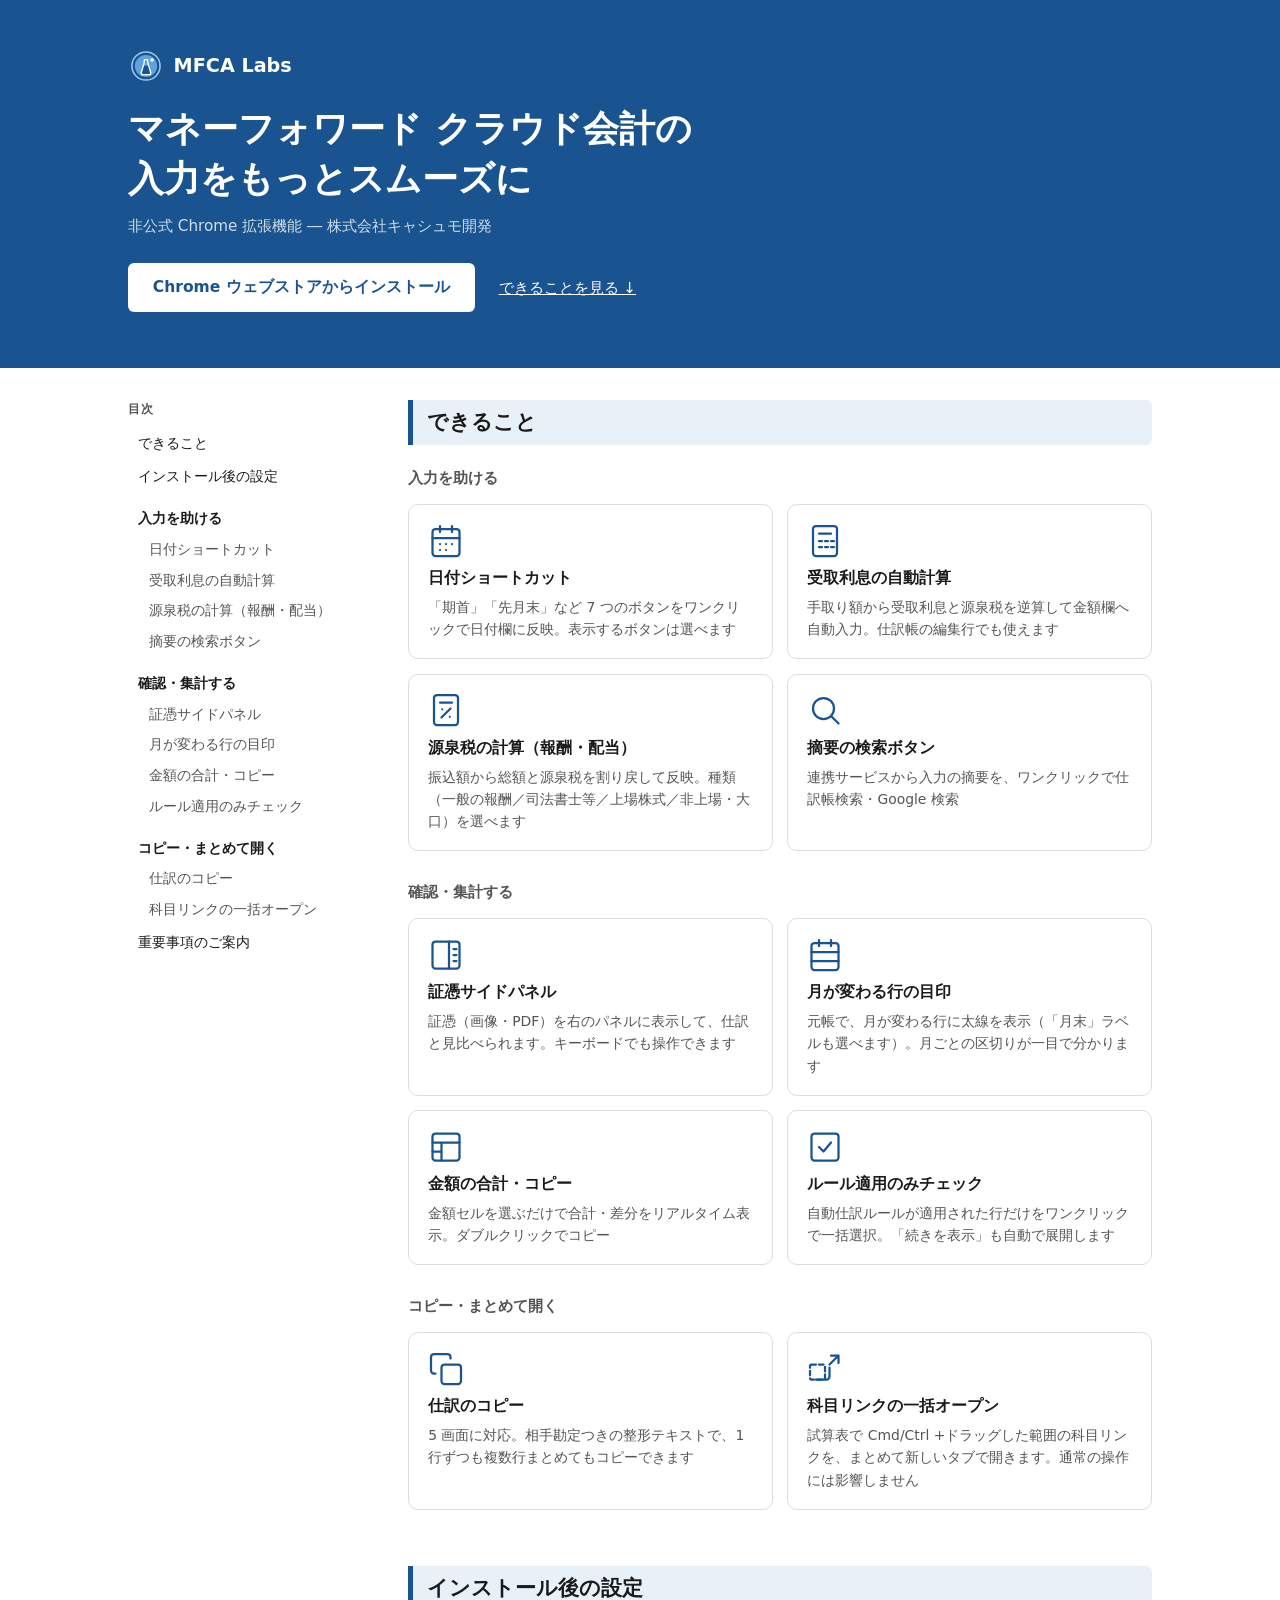
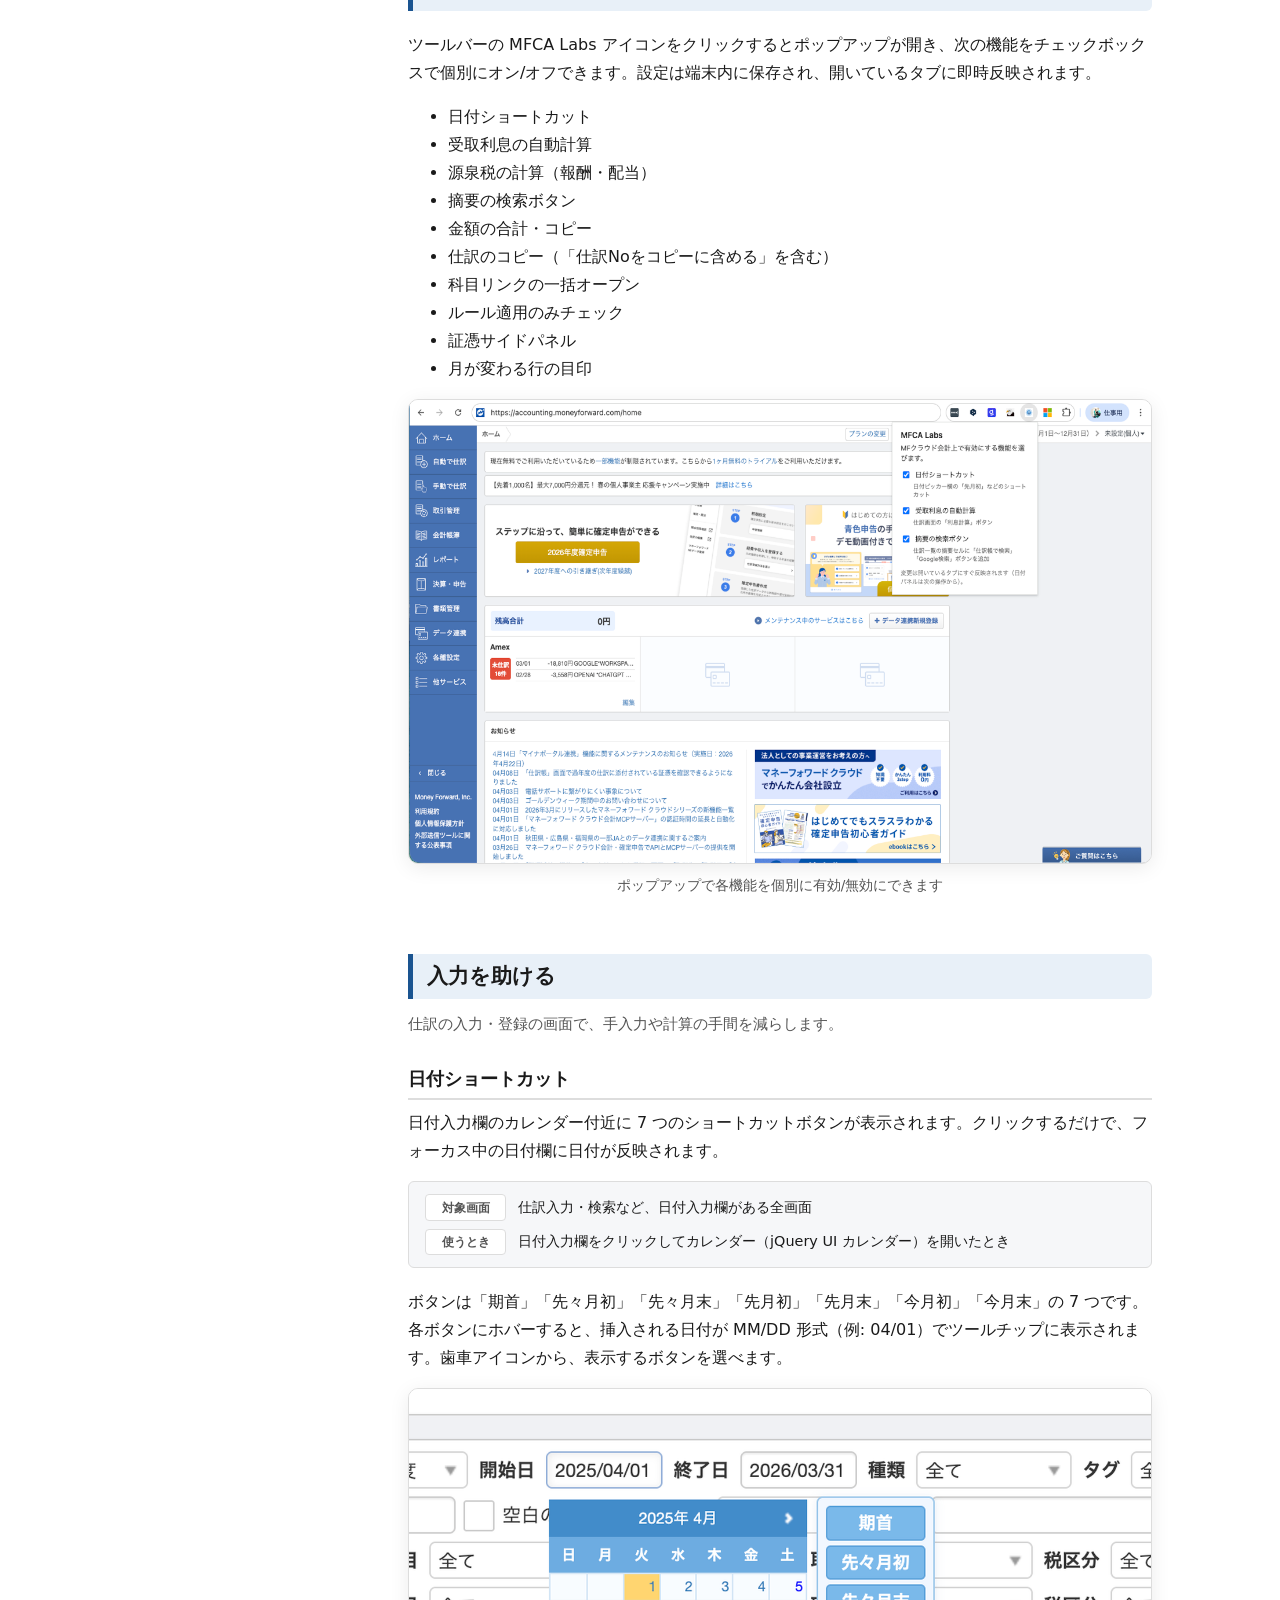
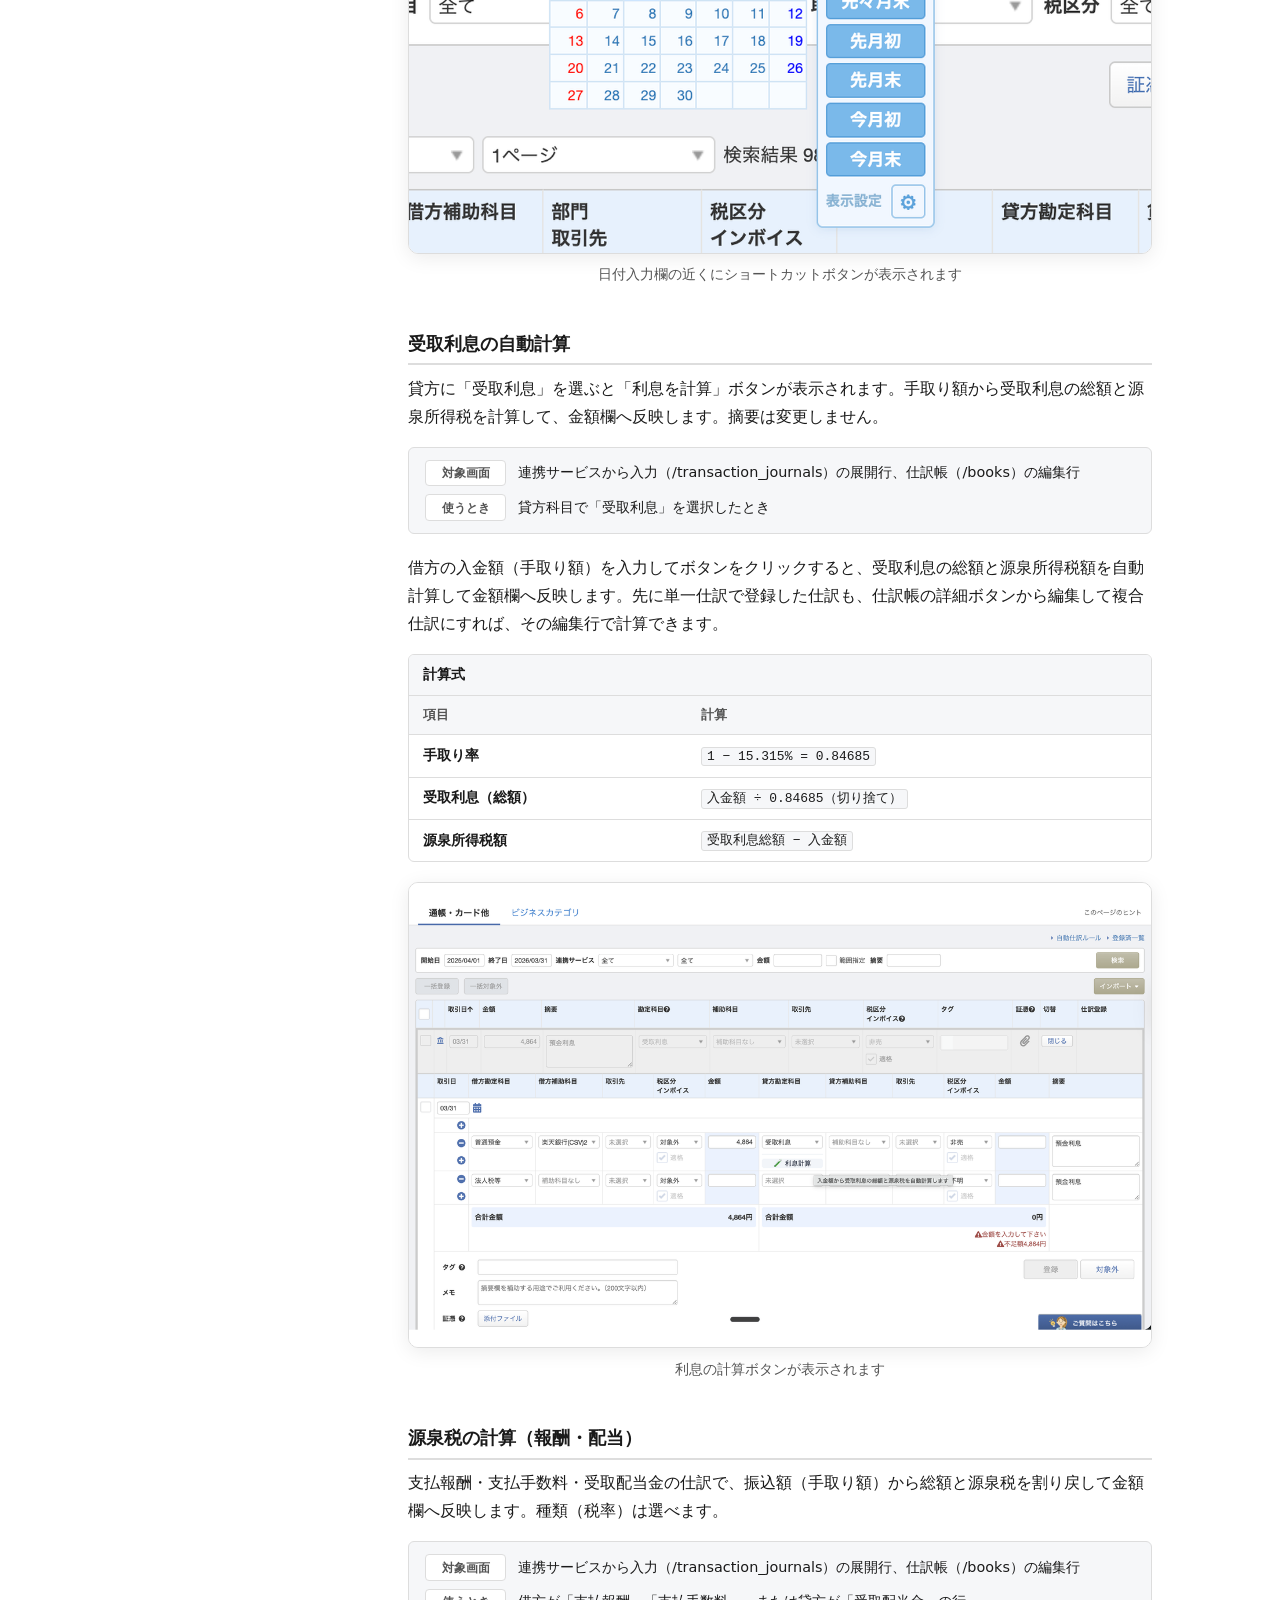
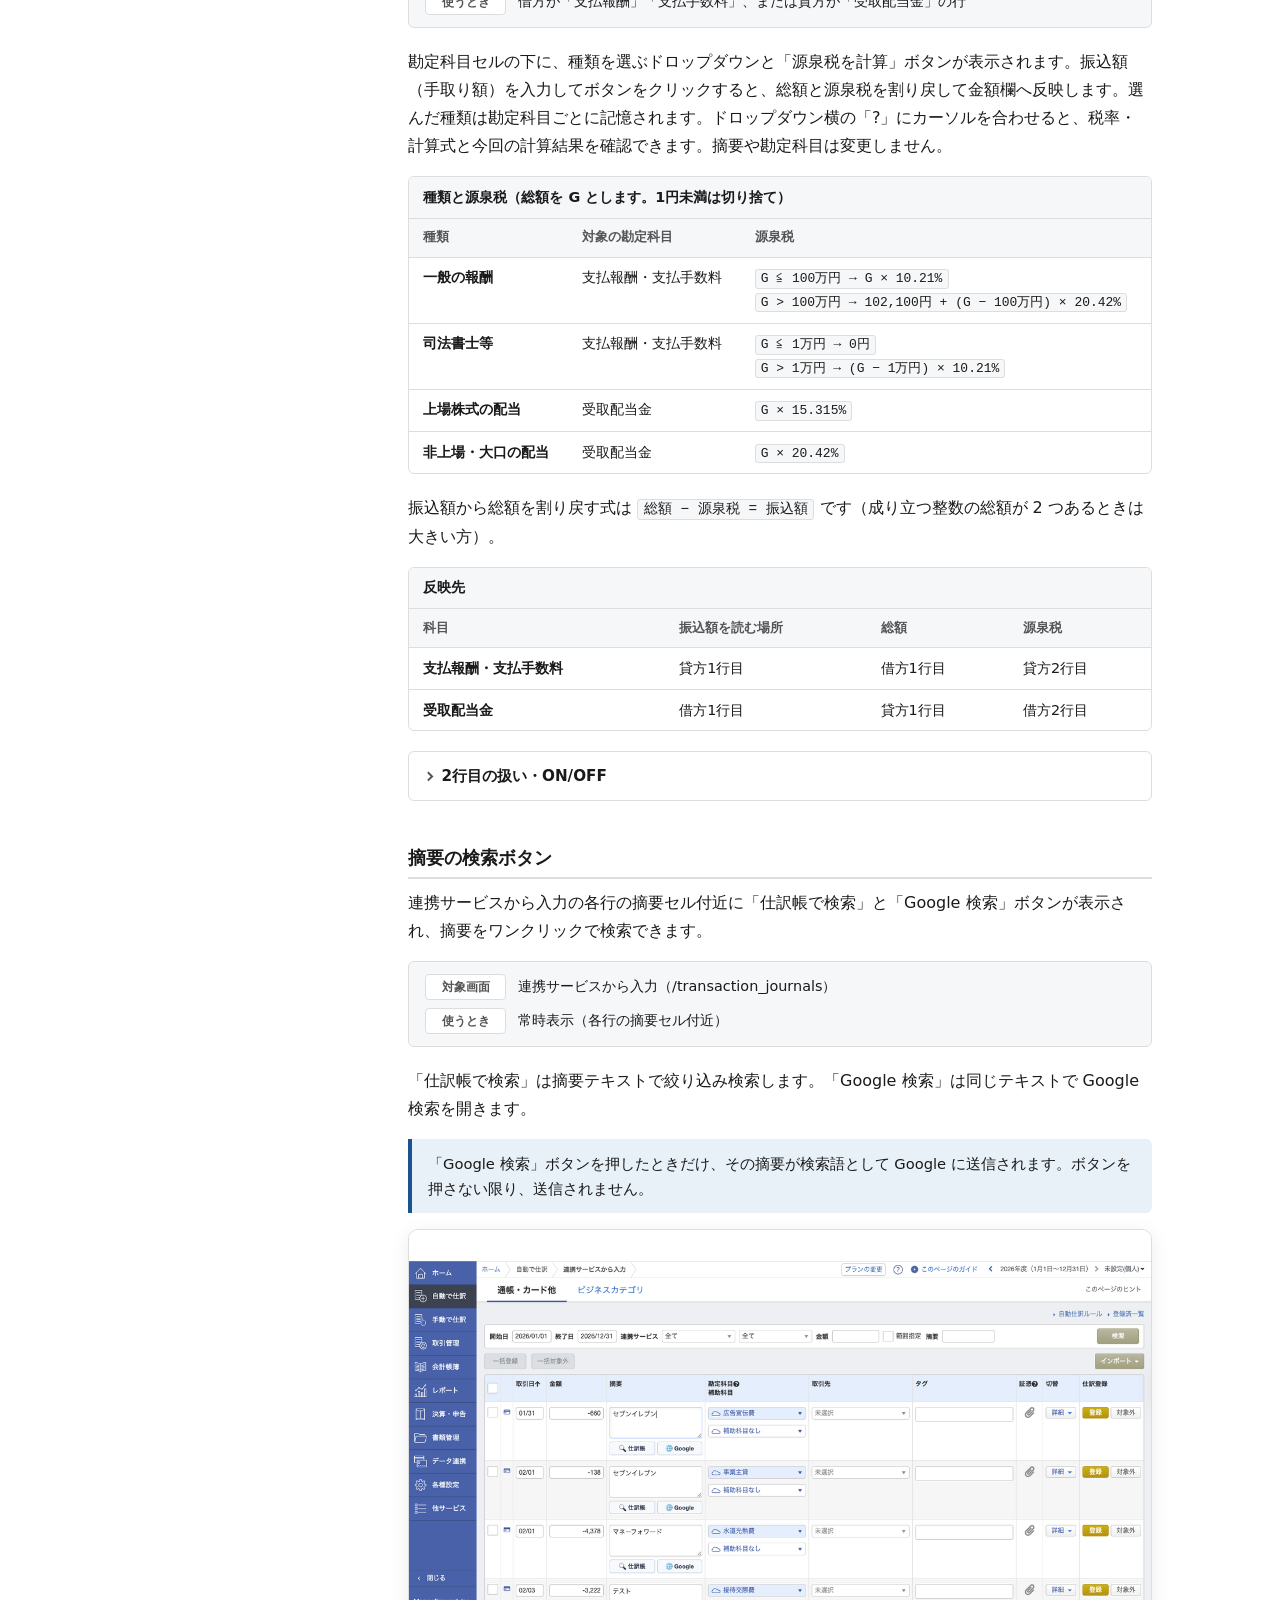
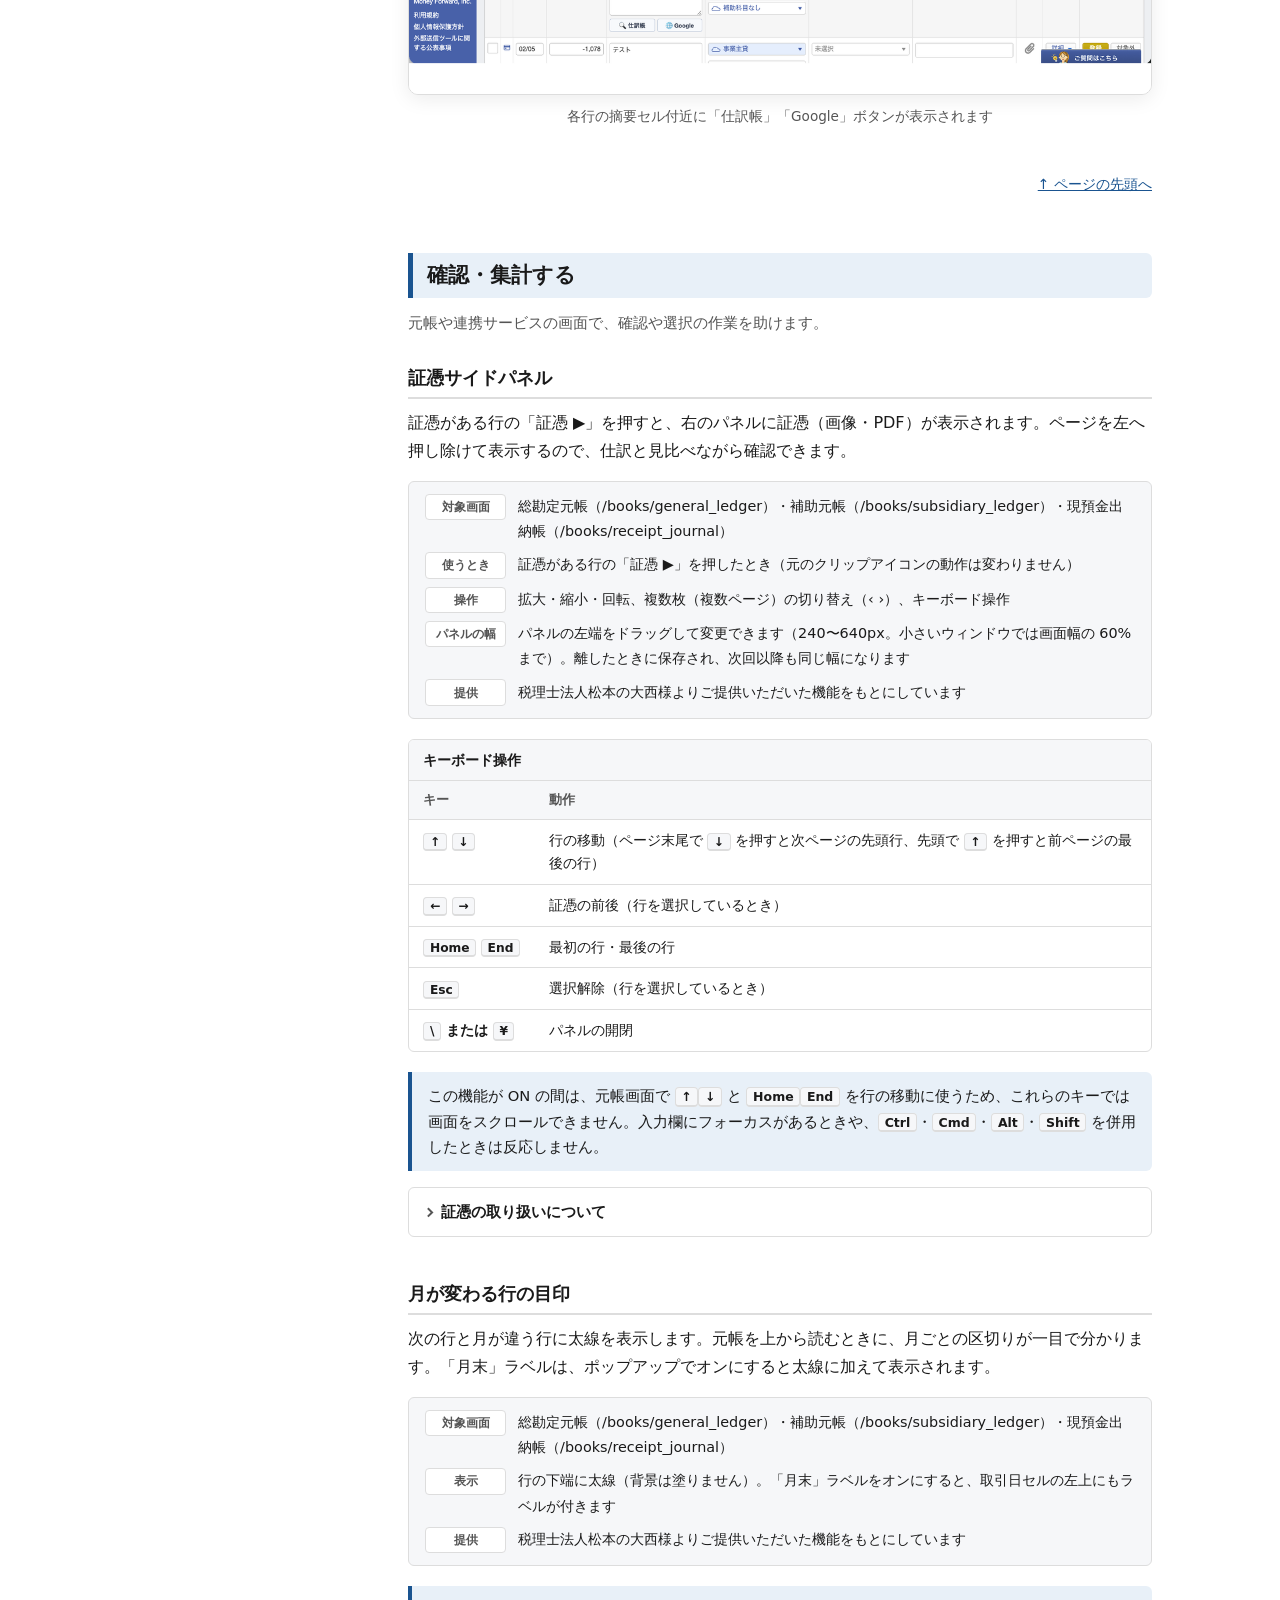
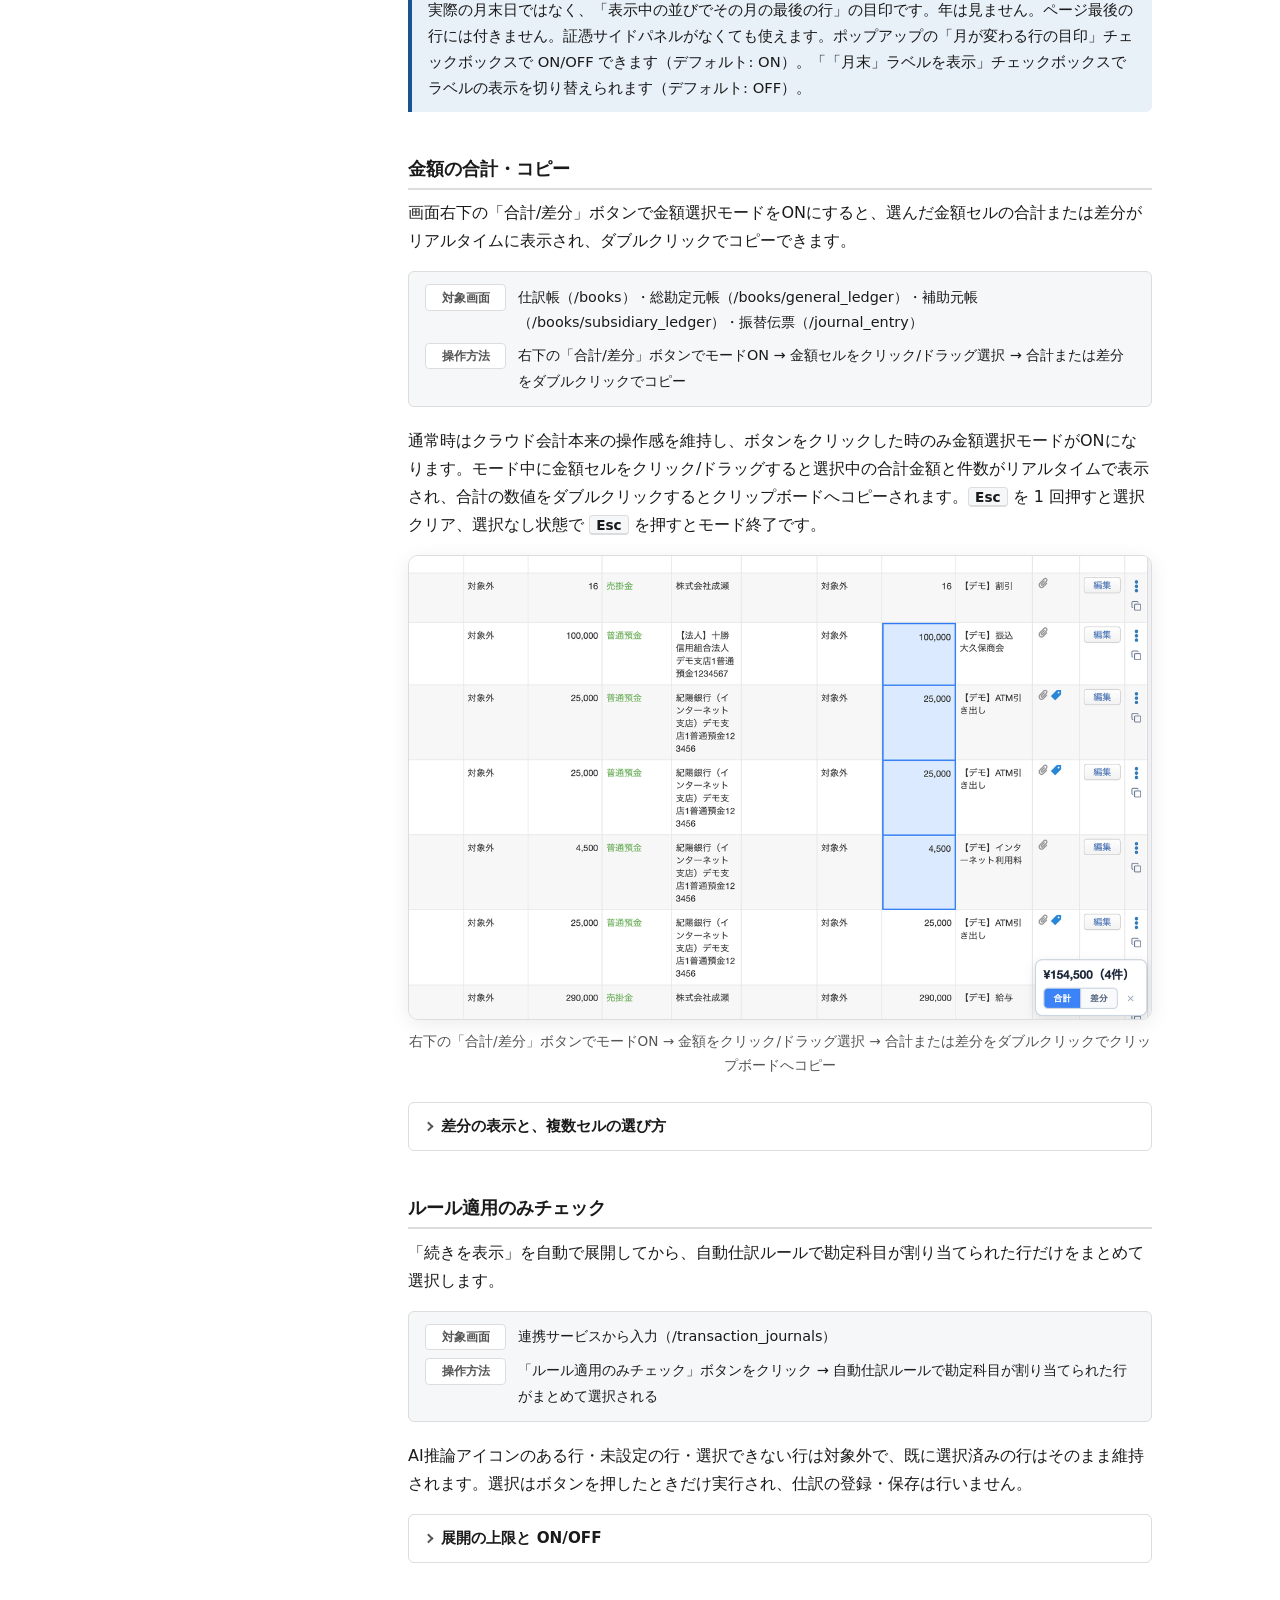
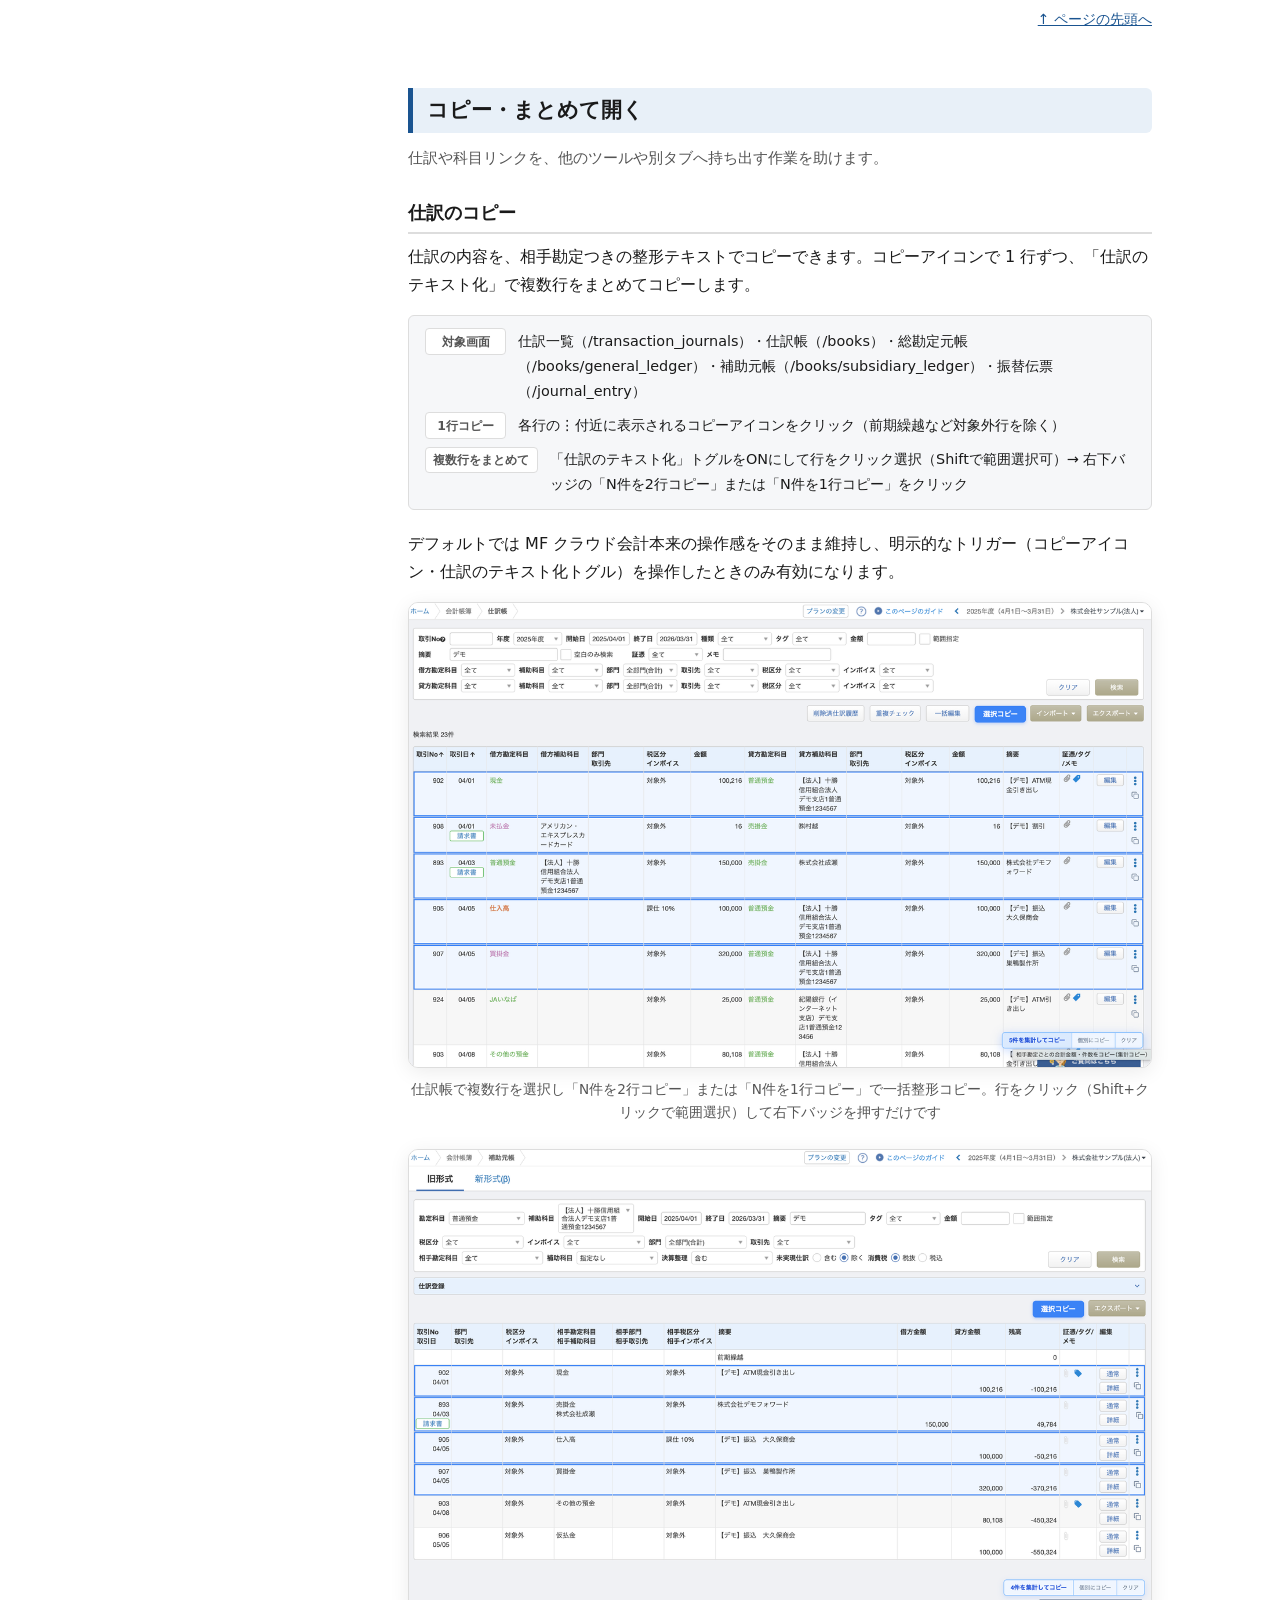
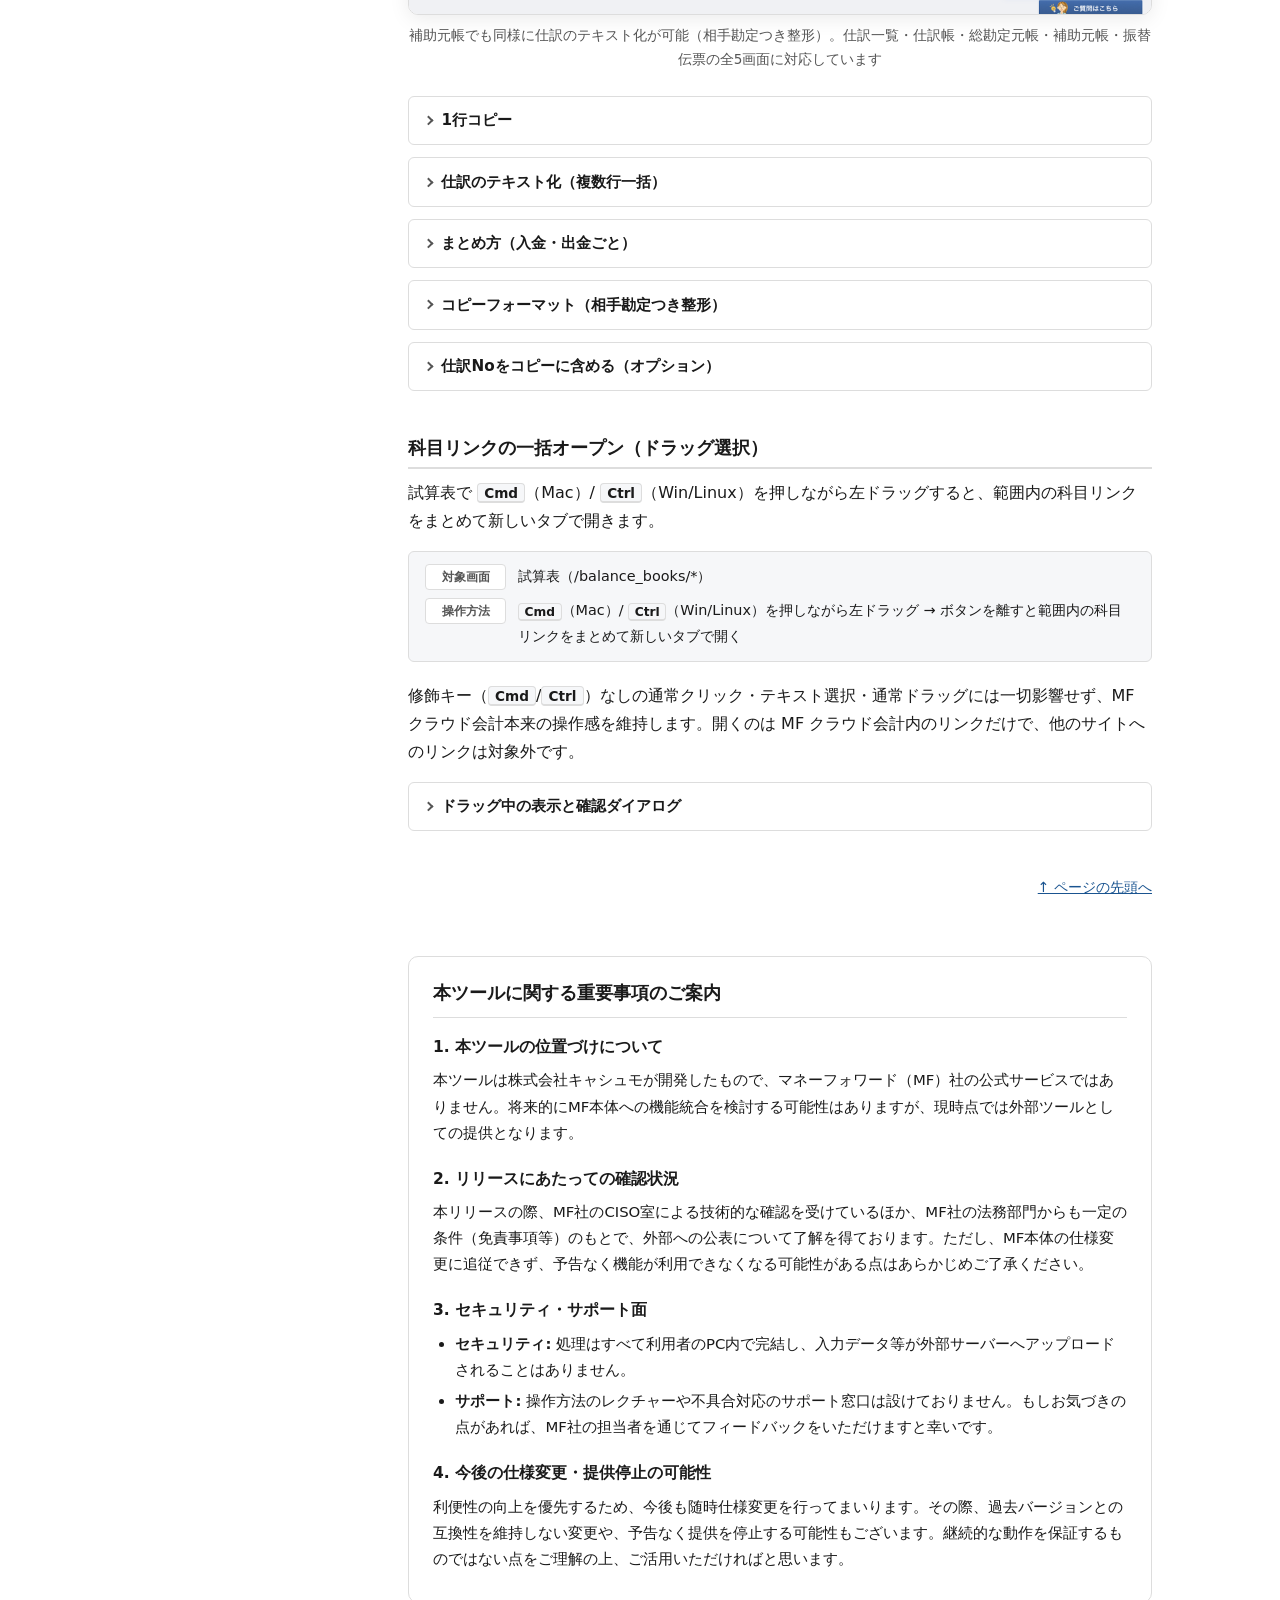
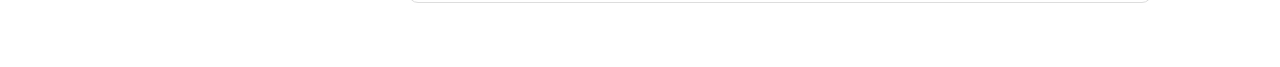
==== commit 0a5ae79c: "docs: v1.15.2〜v1.15.3 の変更をページに反映する - 証憑サイドパネル: 幅をドラッグで変更できること、裏取りは見えない状態で行うことを追記 - 月が変わる行の目印: 「月末」ラベ" ====
--- a/index.html
+++ b/index.html
@@ -133,7 +133,7 @@
                   <path d="M16 2v4M8 2v4M3 10h18M3 16h18" />
                 </svg>
                 <span class="card-title">月が変わる行の目印</span>
-                <p class="card-desc">元帳で、月が変わる行に「月末」ラベルと太線を表示。月ごとの区切りが一目で分かります</p>
+                <p class="card-desc">元帳で、月が変わる行に太線を表示（「月末」ラベルも選べます）。月ごとの区切りが一目で分かります</p>
               </a>
               <a href="#feature-amount" class="feature-card">
                 <svg class="card-icon" viewBox="0 0 24 24" aria-hidden="true">
@@ -417,6 +417,10 @@
                 <dd>拡大・縮小・回転、複数枚（複数ページ）の切り替え（‹ ›）、キーボード操作</dd>
               </div>
               <div>
+                <dt>パネルの幅</dt>
+                <dd>パネルの左端をドラッグして変更できます（240〜640px。小さいウィンドウでは画面幅の 60% まで）。離したときに保存され、次回以降も同じ幅になります</dd>
+              </div>
+              <div>
                 <dt>提供</dt>
                 <dd>税理士法人松本の大西様よりご提供いただいた機能をもとにしています</dd>
               </div>
@@ -442,7 +446,7 @@
             <details class="more">
               <summary>証憑の取り扱いについて</summary>
               <ul>
-                <li>証憑を取得するため、マネーフォワード クラウド会計の標準の証憑プレビューを、画面の外で自動的に開閉します。</li>
+                <li>証憑を取得するため、マネーフォワード クラウド会計の標準の証憑プレビューを、見えない状態で自動的に開閉します。</li>
                 <li>証憑はブラウザ内で右のパネルに表示するだけで、保存や外部への送信は行いません。</li>
                 <li>表示した証憑は、ブラウザのメモリに一時的に保持します（最大 20 行分・合計 100MB まで）。ページを再読み込みすると消えます。</li>
                 <li>ポップアップの「証憑サイドパネル」チェックボックスで ON/OFF できます（デフォルト: ON）。</li>
@@ -454,7 +458,7 @@
           <article class="feature" id="feature-month-end-marker">
             <h3>月が変わる行の目印</h3>
             <p class="lead">
-              次の行と月が違う行に「月末」ラベルと太線を表示します。元帳を上から読むときに、月ごとの区切りが一目で分かります。
+              次の行と月が違う行に太線を表示します。元帳を上から読むときに、月ごとの区切りが一目で分かります。「月末」ラベルは、ポップアップでオンにすると太線に加えて表示されます。
             </p>
             <dl class="meta">
               <div>
@@ -463,7 +467,7 @@
               </div>
               <div>
                 <dt>表示</dt>
-                <dd>取引日セルの左上に「月末」ラベル、行の下端に太線（背景は塗りません）</dd>
+                <dd>行の下端に太線（背景は塗りません）。「月末」ラベルをオンにすると、取引日セルの左上にもラベルが付きます</dd>
               </div>
               <div>
                 <dt>提供</dt>
@@ -471,7 +475,7 @@
               </div>
             </dl>
             <p class="note">
-              実際の月末日ではなく、「表示中の並びでその月の最後の行」の目印です。年は見ません。ページ最後の行には付きません。証憑サイドパネルがなくても使えます。ポップアップの「月が変わる行の目印」チェックボックスで ON/OFF できます（デフォルト: ON）。
+              実際の月末日ではなく、「表示中の並びでその月の最後の行」の目印です。年は見ません。ページ最後の行には付きません。証憑サイドパネルがなくても使えます。ポップアップの「月が変わる行の目印」チェックボックスで ON/OFF できます（デフォルト: ON）。「「月末」ラベルを表示」チェックボックスでラベルの表示を切り替えられます（デフォルト: OFF）。
             </p>
           </article>
 
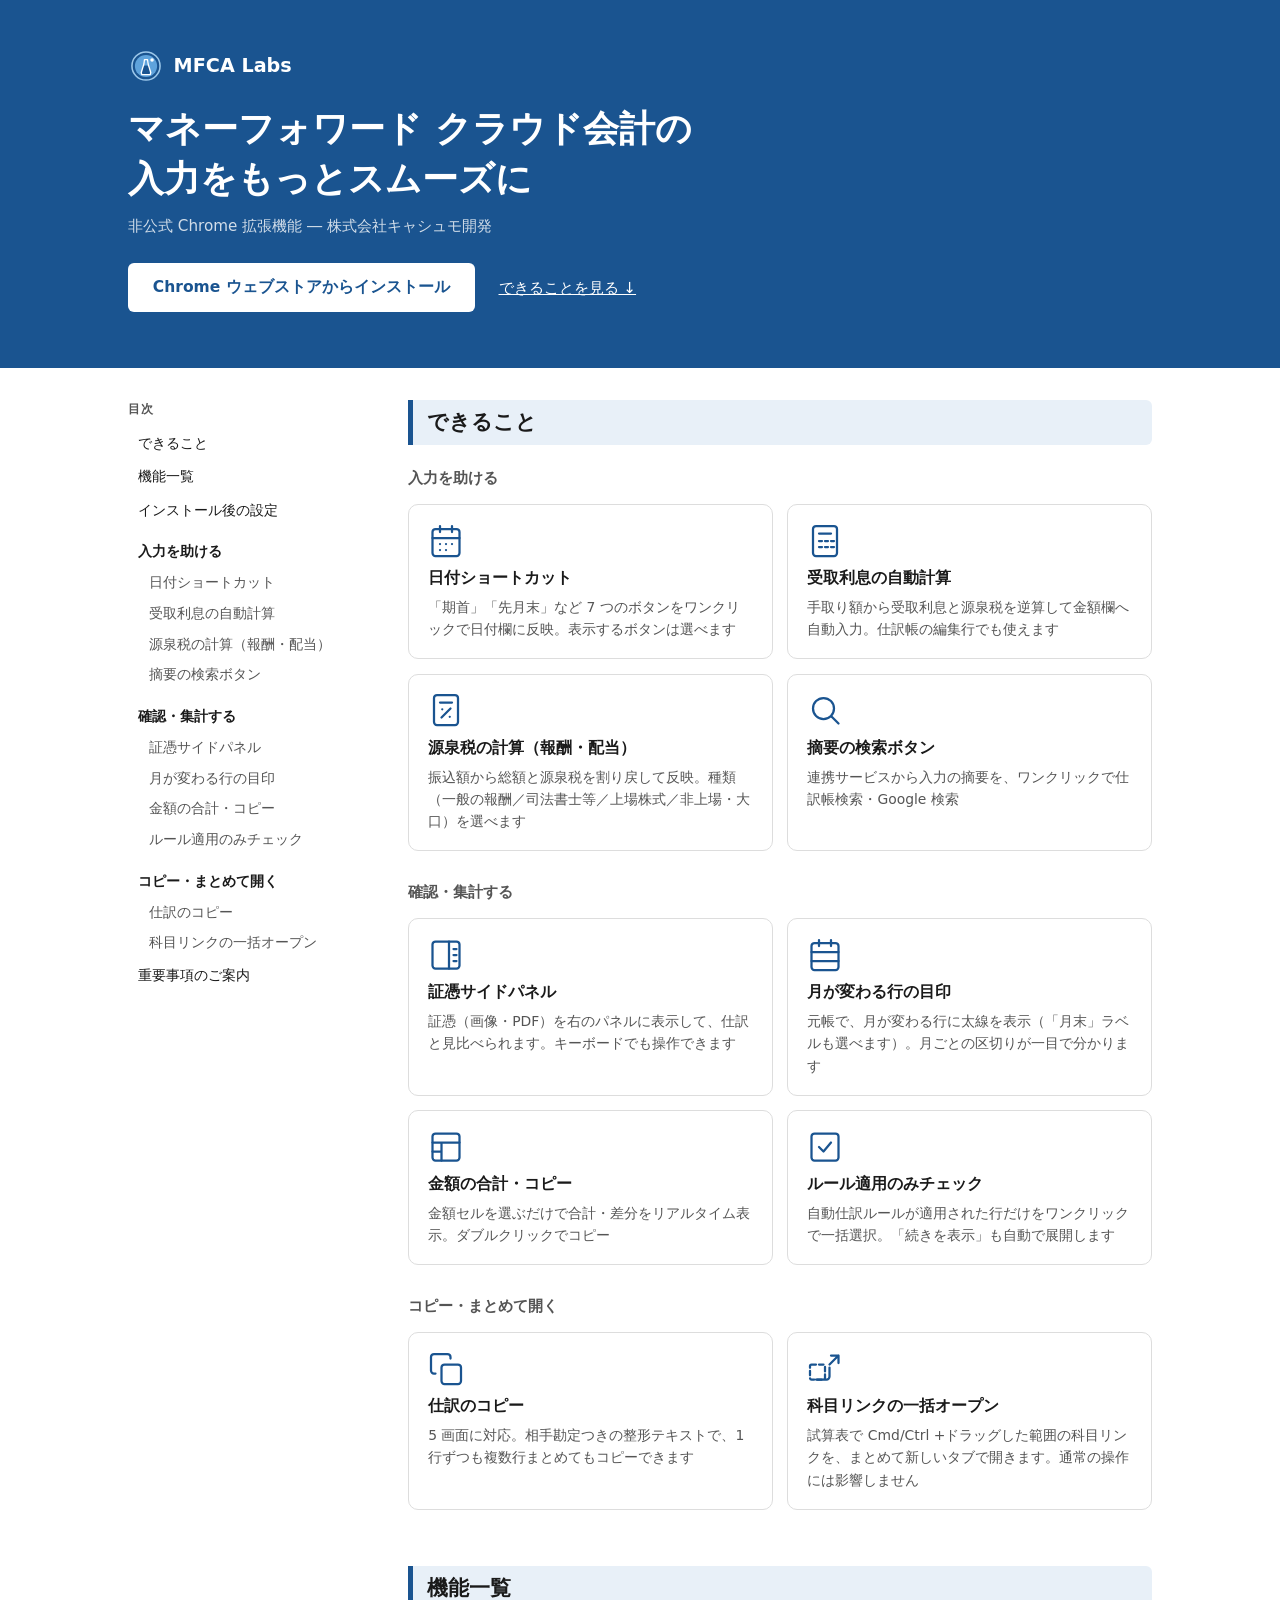
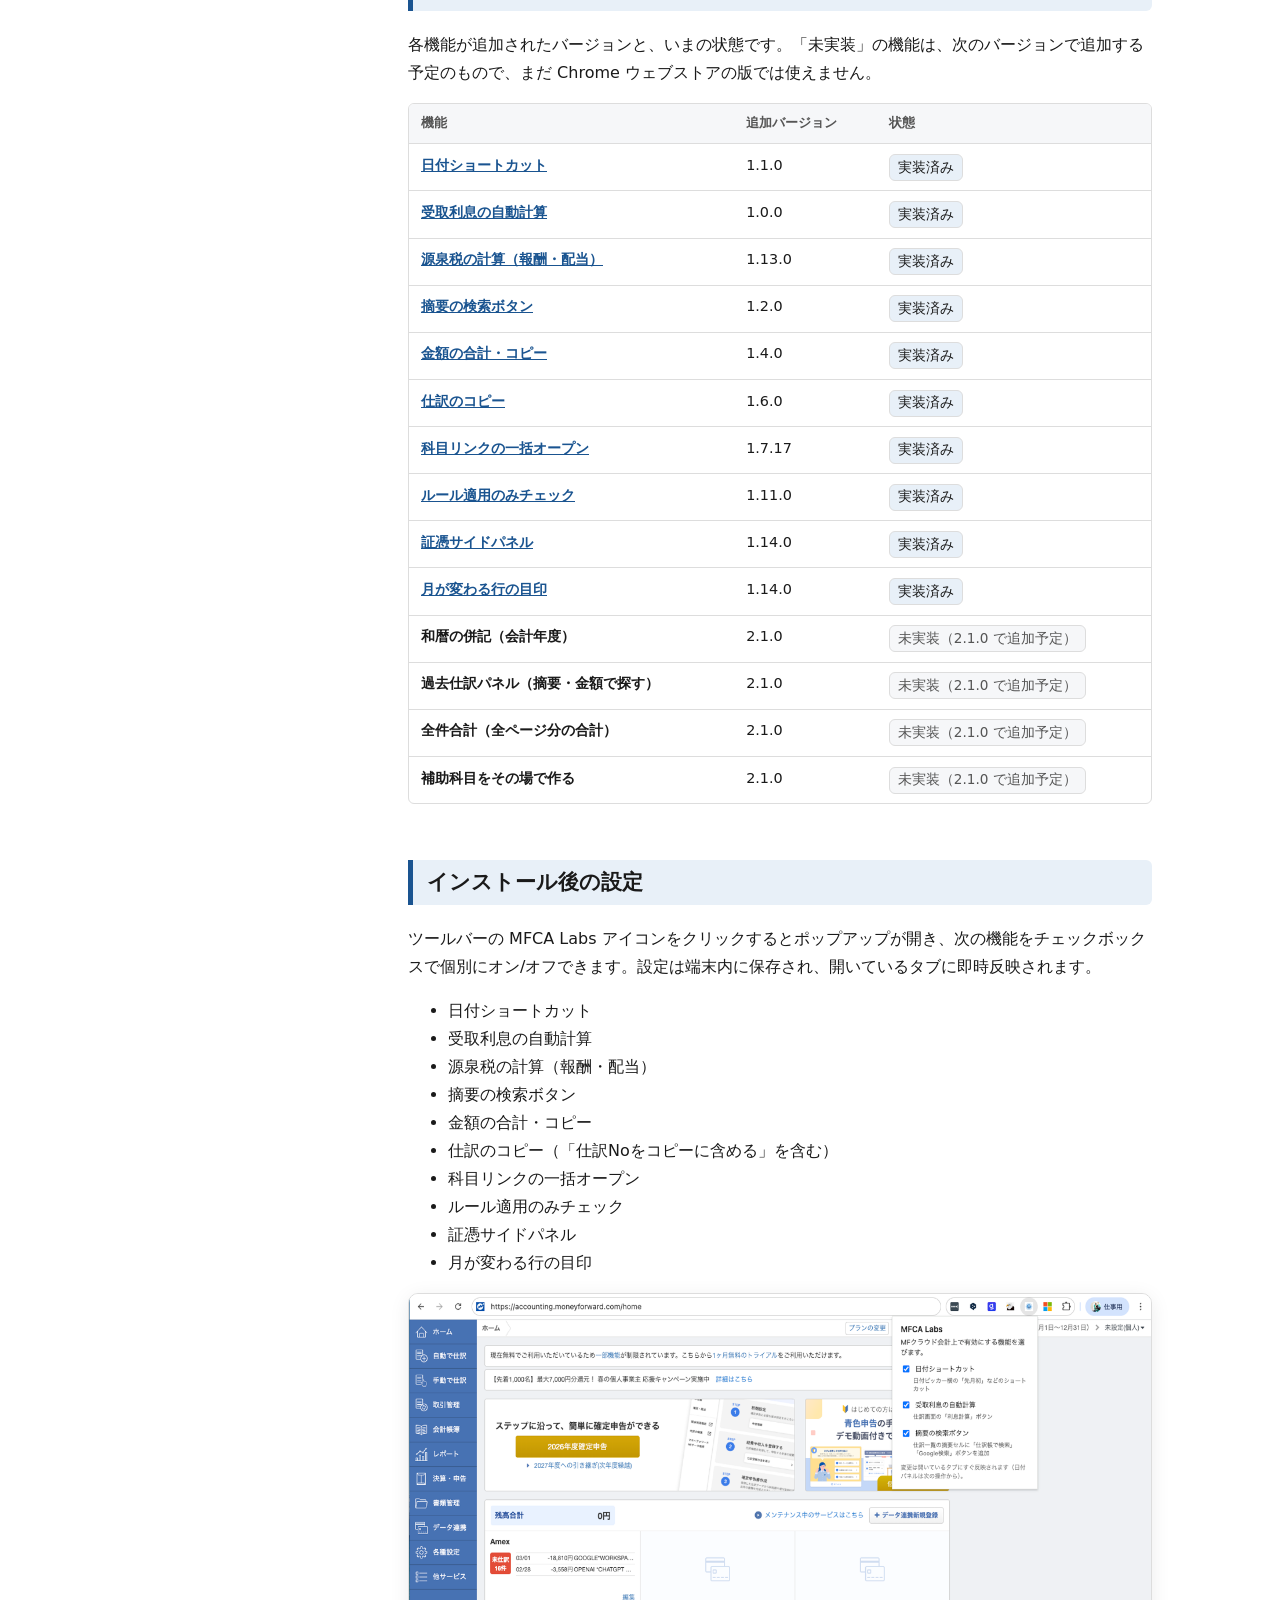
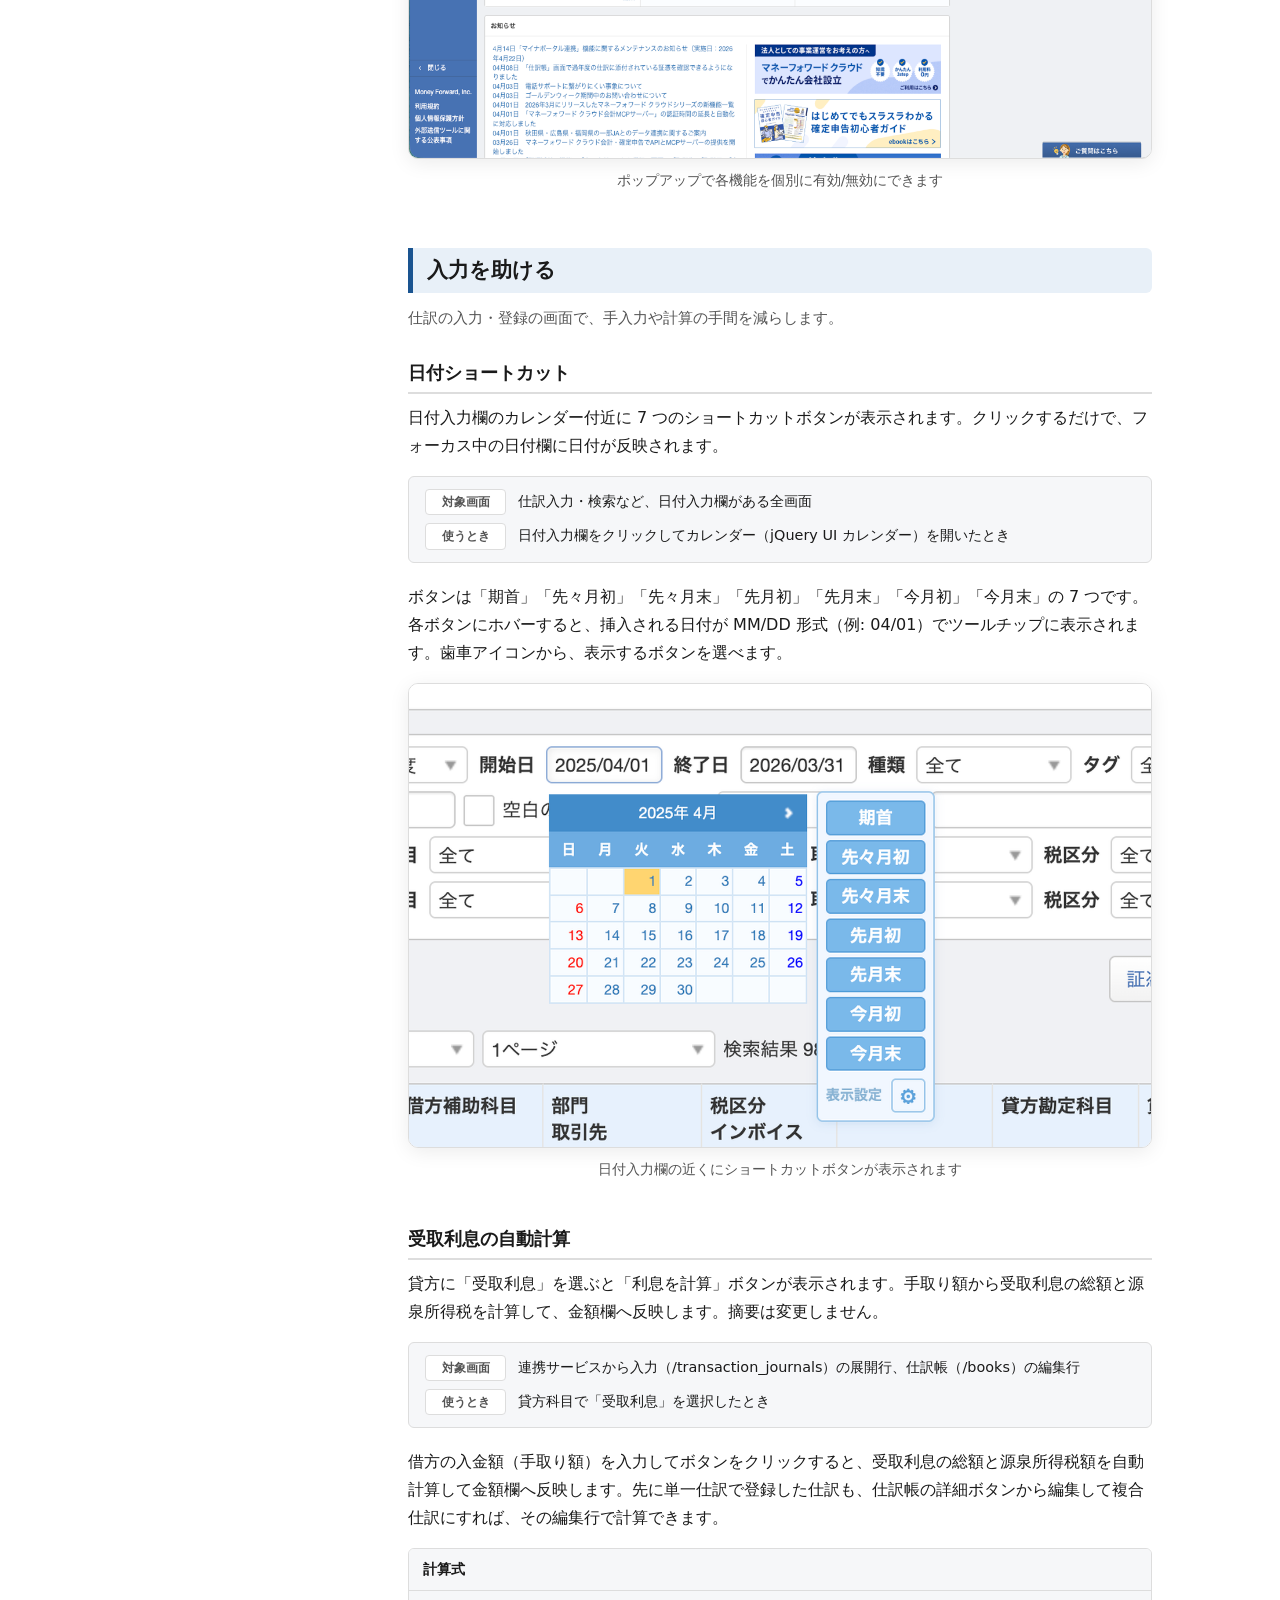
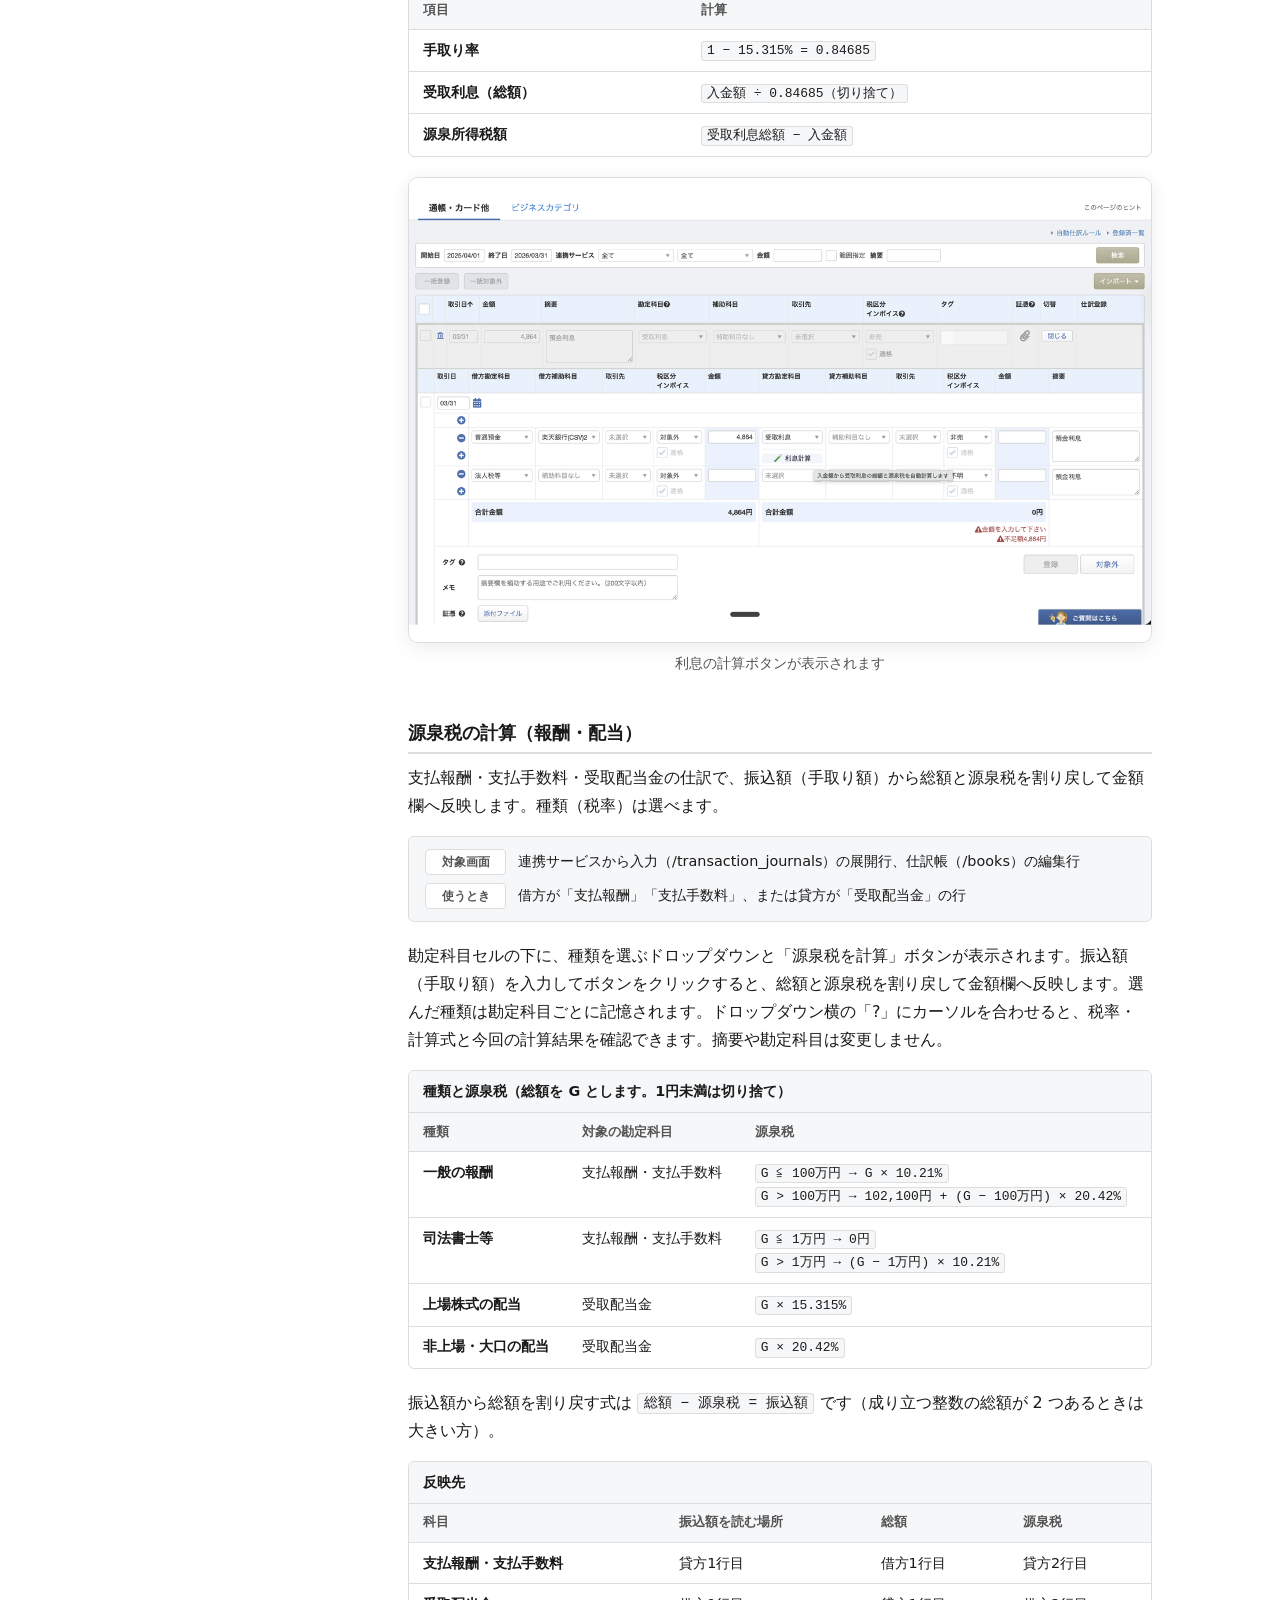
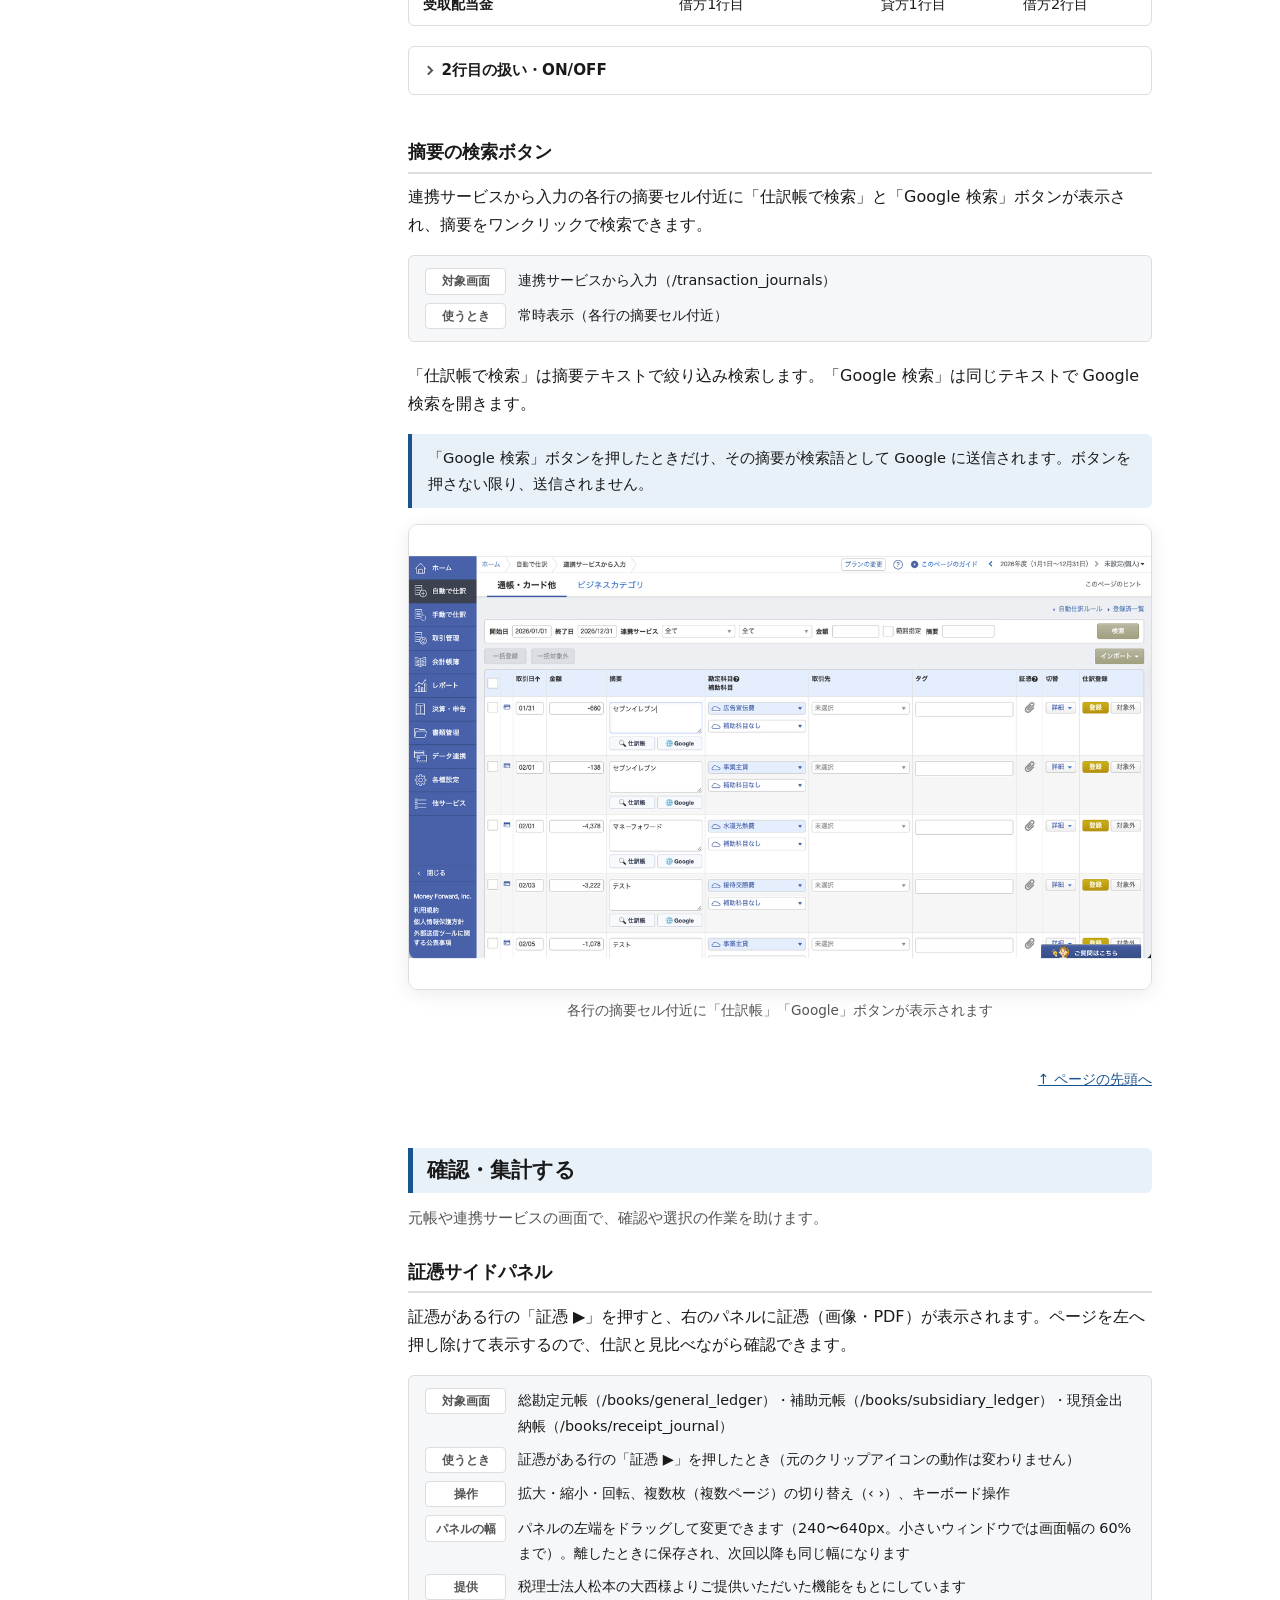
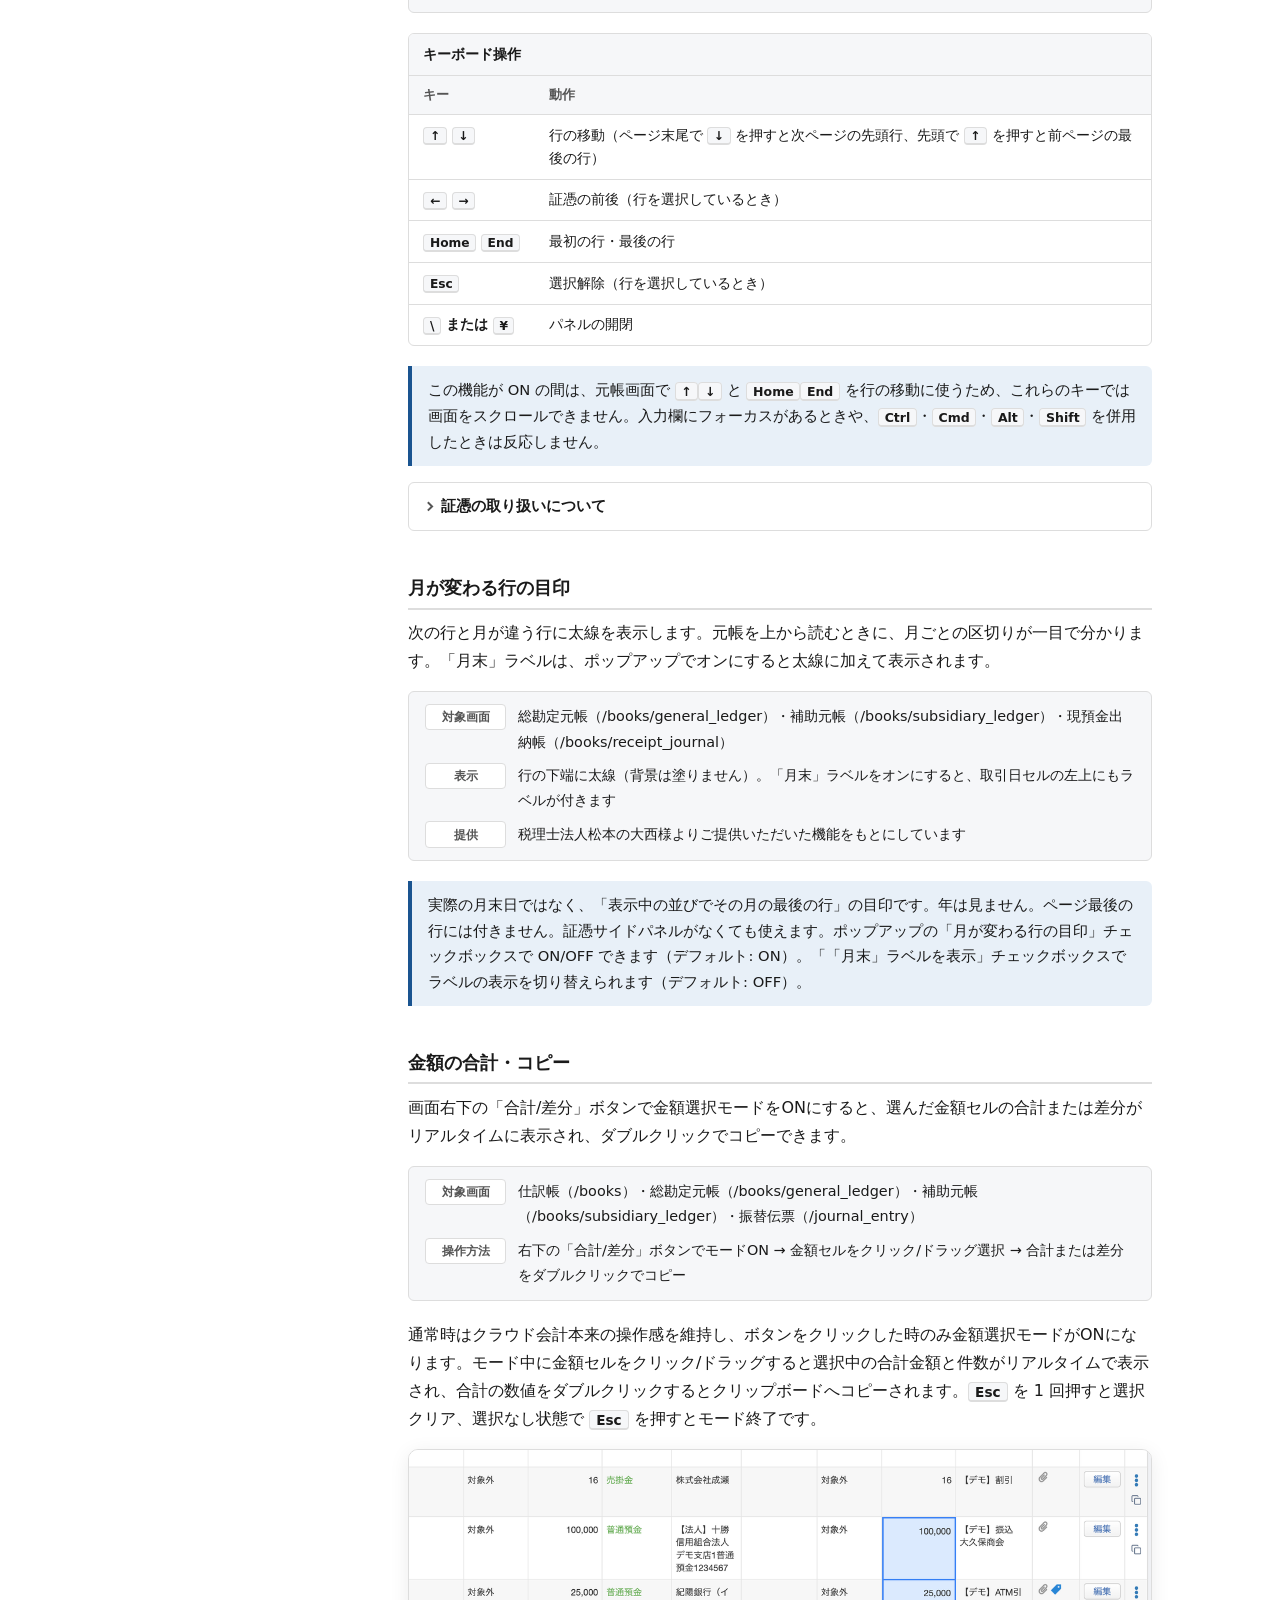
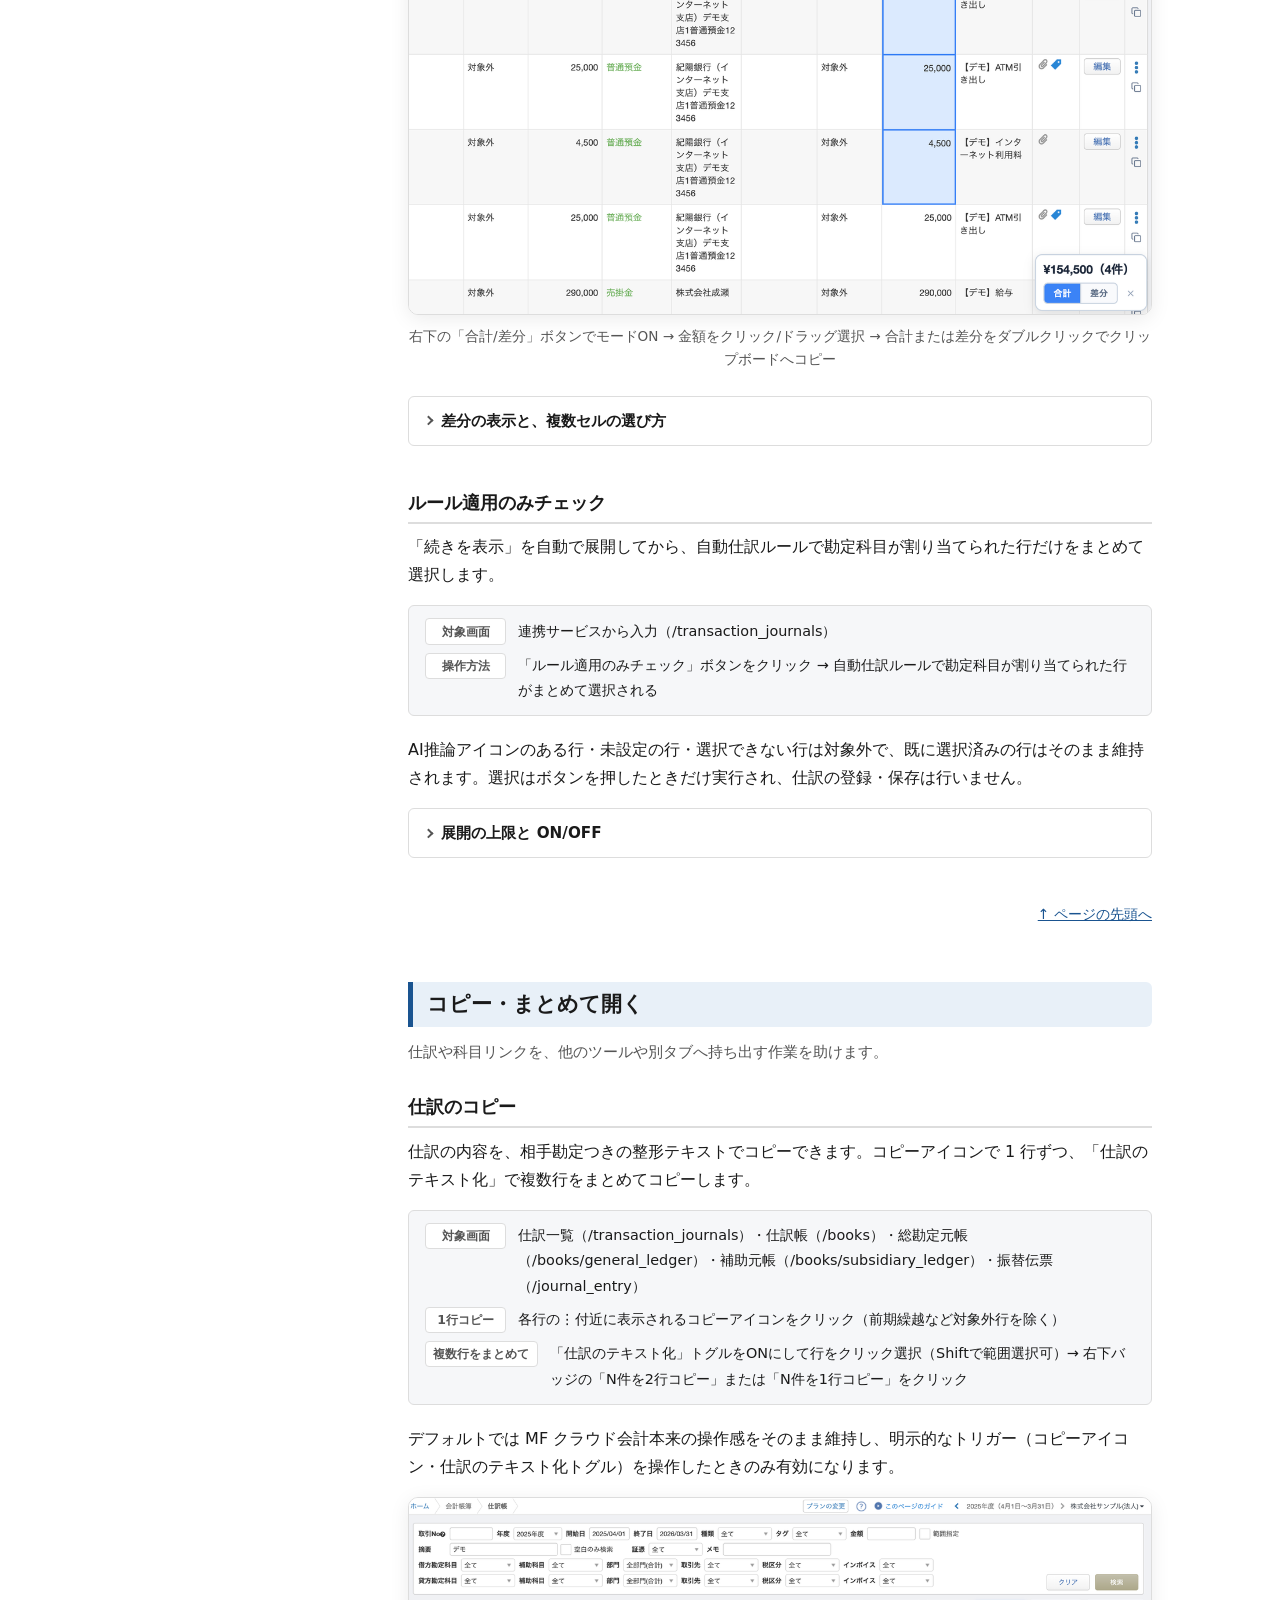
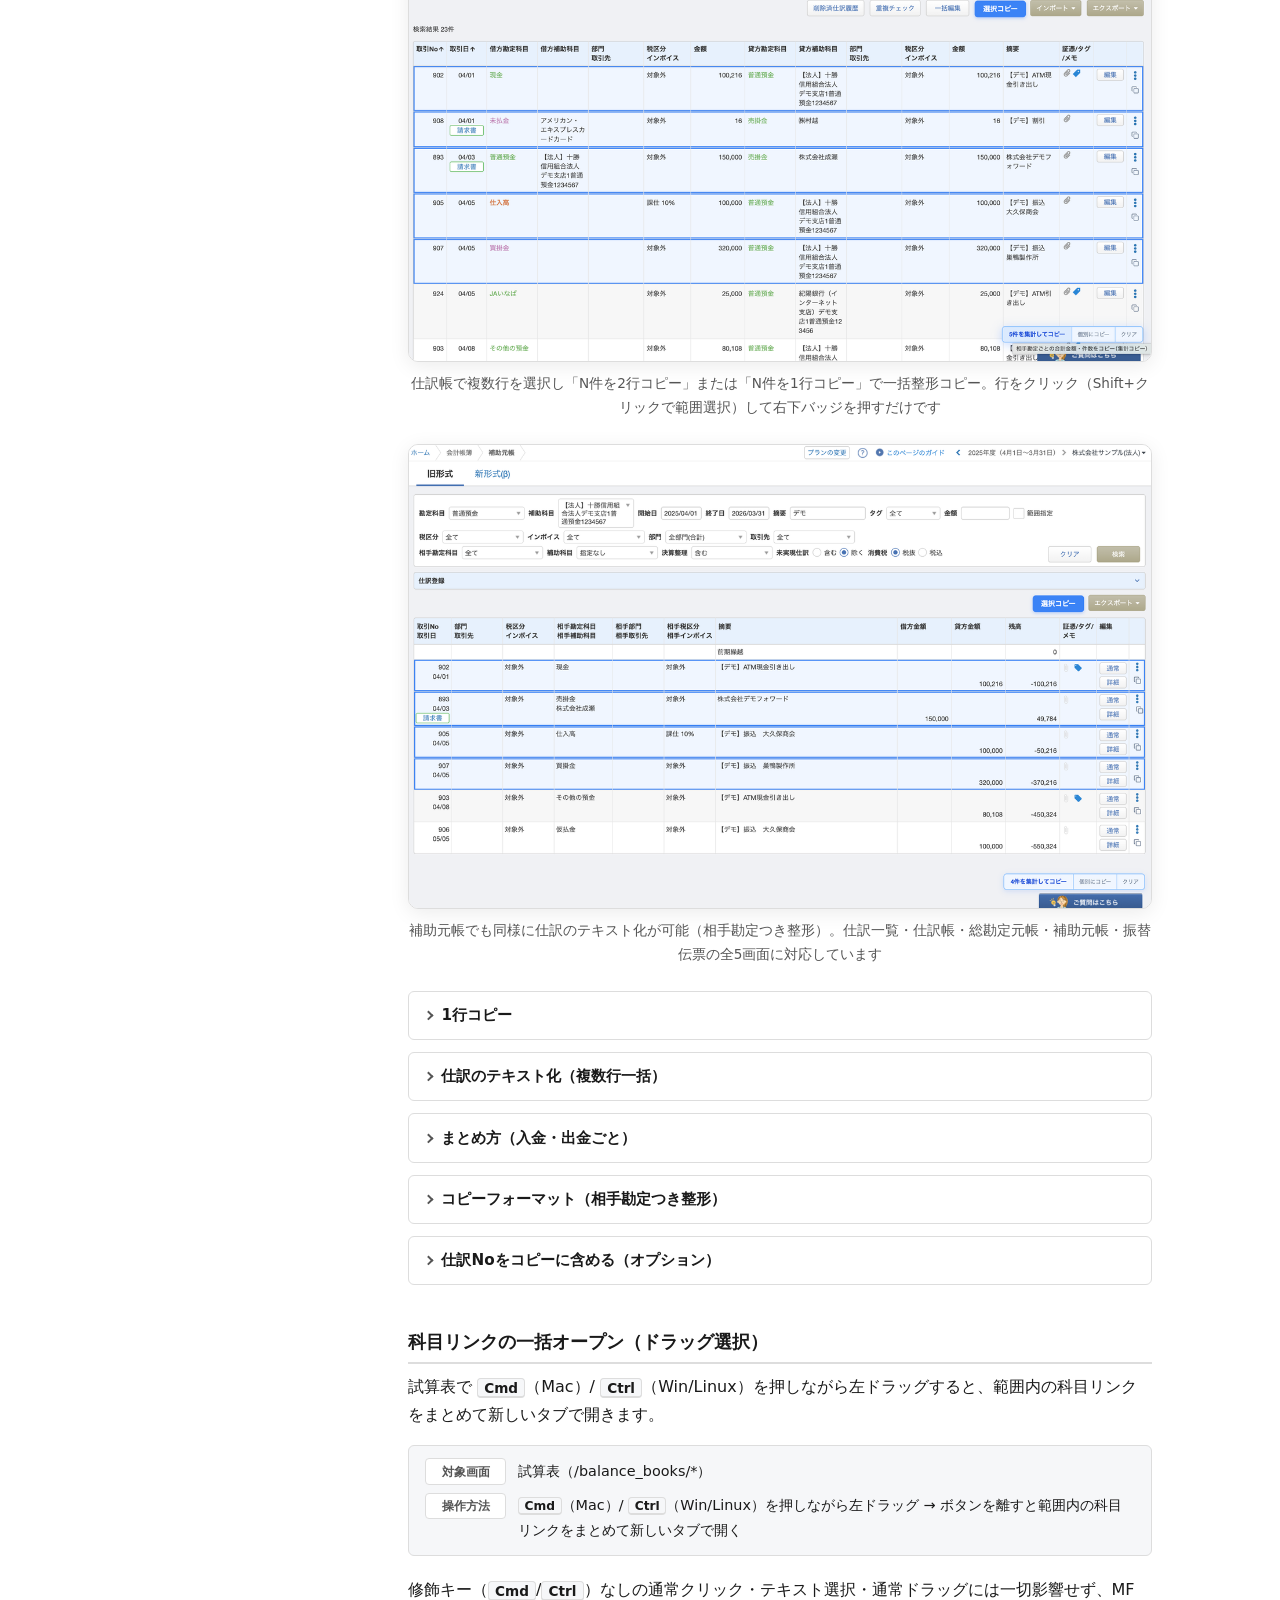
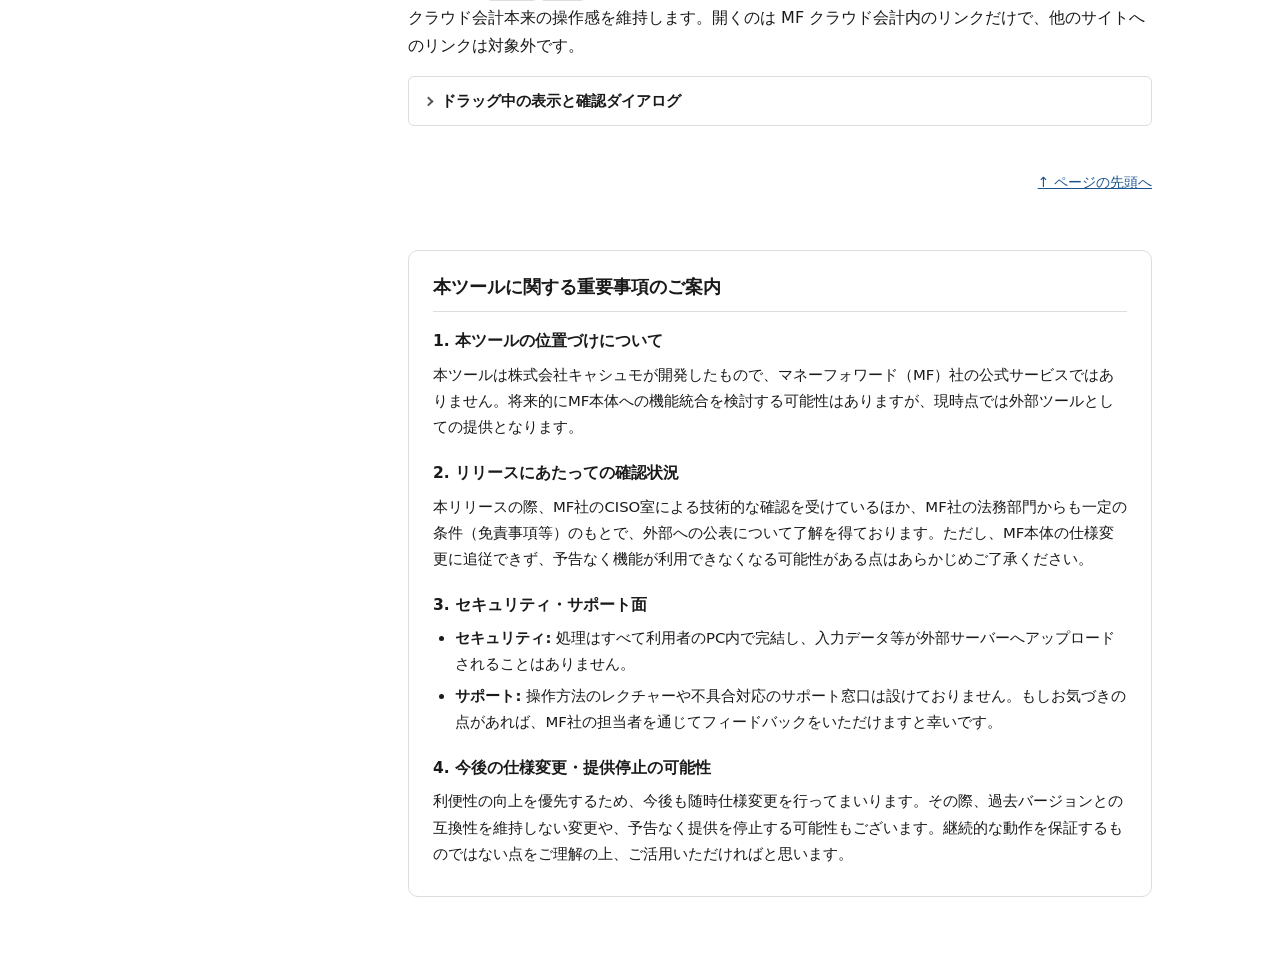
==== commit 054b1a81: "docs: 機能一覧に追加バージョンと実装済み／未実装を載せる Co-Authored-By: Claude Sonnet 5.5 <noreply@anthropic.com>" ====
--- a/index.html
+++ b/index.html
@@ -43,6 +43,7 @@
         <p class="toc-title">目次</p>
         <ol>
           <li><a href="#features">できること</a></li>
+          <li><a href="#feature-list">機能一覧</a></li>
           <li><a href="#setup">インストール後の設定</a></li>
           <li class="toc-group">
             <a href="#group-input">入力を助ける</a>
@@ -177,6 +178,98 @@
             </div>
           </div>
           <!-- 機能カードを追加するときは、該当グループの feature-cards に追加し、目次（nav.toc）と機能の説明（下の各セクション）にも対応する項目を足す -->
+        </section>
+
+        <!-- 機能一覧（追加されたバージョンと状態）。追加バージョンは mfca-labs-chrome の CHANGELOG.md に合わせる -->
+        <section class="page-section" id="feature-list" aria-labelledby="feature-list-title">
+          <h2 id="feature-list-title">機能一覧</h2>
+          <p>
+            各機能が追加されたバージョンと、いまの状態です。「未実装」の機能は、次のバージョンで追加する予定のもので、まだ Chrome ウェブストアの版では使えません。
+          </p>
+          <div class="table-wrap">
+            <table class="feature-table">
+              <caption class="visually-hidden">機能ごとの追加バージョンと状態</caption>
+              <thead>
+                <tr>
+                  <th scope="col">機能</th>
+                  <th scope="col">追加バージョン</th>
+                  <th scope="col">状態</th>
+                </tr>
+              </thead>
+              <tbody>
+                <tr>
+                  <th scope="row"><a href="#feature-date">日付ショートカット</a></th>
+                  <td>1.1.0</td>
+                  <td><span class="status status-done">実装済み</span></td>
+                </tr>
+                <tr>
+                  <th scope="row"><a href="#feature-interest">受取利息の自動計算</a></th>
+                  <td>1.0.0</td>
+                  <td><span class="status status-done">実装済み</span></td>
+                </tr>
+                <tr>
+                  <th scope="row"><a href="#feature-withholding">源泉税の計算（報酬・配当）</a></th>
+                  <td>1.13.0</td>
+                  <td><span class="status status-done">実装済み</span></td>
+                </tr>
+                <tr>
+                  <th scope="row"><a href="#feature-search">摘要の検索ボタン</a></th>
+                  <td>1.2.0</td>
+                  <td><span class="status status-done">実装済み</span></td>
+                </tr>
+                <tr>
+                  <th scope="row"><a href="#feature-amount">金額の合計・コピー</a></th>
+                  <td>1.4.0</td>
+                  <td><span class="status status-done">実装済み</span></td>
+                </tr>
+                <tr>
+                  <th scope="row"><a href="#feature-journal-copy">仕訳のコピー</a></th>
+                  <td>1.6.0</td>
+                  <td><span class="status status-done">実装済み</span></td>
+                </tr>
+                <tr>
+                  <th scope="row"><a href="#feature-trial-balance-link-opener">科目リンクの一括オープン</a></th>
+                  <td>1.7.17</td>
+                  <td><span class="status status-done">実装済み</span></td>
+                </tr>
+                <tr>
+                  <th scope="row"><a href="#feature-rule-auto-checker">ルール適用のみチェック</a></th>
+                  <td>1.11.0</td>
+                  <td><span class="status status-done">実装済み</span></td>
+                </tr>
+                <tr>
+                  <th scope="row"><a href="#feature-evidence-panel">証憑サイドパネル</a></th>
+                  <td>1.14.0</td>
+                  <td><span class="status status-done">実装済み</span></td>
+                </tr>
+                <tr>
+                  <th scope="row"><a href="#feature-month-end-marker">月が変わる行の目印</a></th>
+                  <td>1.14.0</td>
+                  <td><span class="status status-done">実装済み</span></td>
+                </tr>
+                <tr>
+                  <th scope="row">和暦の併記（会計年度）</th>
+                  <td>2.1.0</td>
+                  <td><span class="status status-todo">未実装（2.1.0 で追加予定）</span></td>
+                </tr>
+                <tr>
+                  <th scope="row">過去仕訳パネル（摘要・金額で探す）</th>
+                  <td>2.1.0</td>
+                  <td><span class="status status-todo">未実装（2.1.0 で追加予定）</span></td>
+                </tr>
+                <tr>
+                  <th scope="row">全件合計（全ページ分の合計）</th>
+                  <td>2.1.0</td>
+                  <td><span class="status status-todo">未実装（2.1.0 で追加予定）</span></td>
+                </tr>
+                <tr>
+                  <th scope="row">補助科目をその場で作る</th>
+                  <td>2.1.0</td>
+                  <td><span class="status status-todo">未実装（2.1.0 で追加予定）</span></td>
+                </tr>
+              </tbody>
+            </table>
+          </div>
         </section>
 
         <!-- インストール後の設定 -->
--- a/style.css
+++ b/style.css
@@ -616,3 +616,58 @@
     transition: none;
   }
 }
+
+/* ---------- 9 機能一覧の表 ---------- */
+.table-wrap {
+  overflow-x: auto;
+}
+
+.feature-table {
+  width: 100%;
+  border-collapse: collapse;
+  font-size: 0.95rem;
+}
+
+.feature-table th,
+.feature-table td {
+  padding: 0.6rem 0.75rem;
+  border-bottom: 1px solid var(--border);
+  text-align: left;
+  vertical-align: top;
+}
+
+.feature-table thead th {
+  background: var(--surface);
+  white-space: nowrap;
+}
+
+.feature-table tbody th {
+  font-weight: 600;
+}
+
+.status {
+  display: inline-block;
+  padding: 0.1rem 0.5rem;
+  border-radius: var(--radius-sm);
+  border: 1px solid var(--border);
+  font-size: 0.85rem;
+}
+
+.status-done {
+  background: var(--accent-soft);
+  color: var(--text);
+}
+
+.status-todo {
+  background: var(--surface);
+  color: var(--muted);
+}
+
+.visually-hidden {
+  position: absolute;
+  width: 1px;
+  height: 1px;
+  overflow: hidden;
+  clip: rect(0 0 0 0);
+  white-space: nowrap;
+}
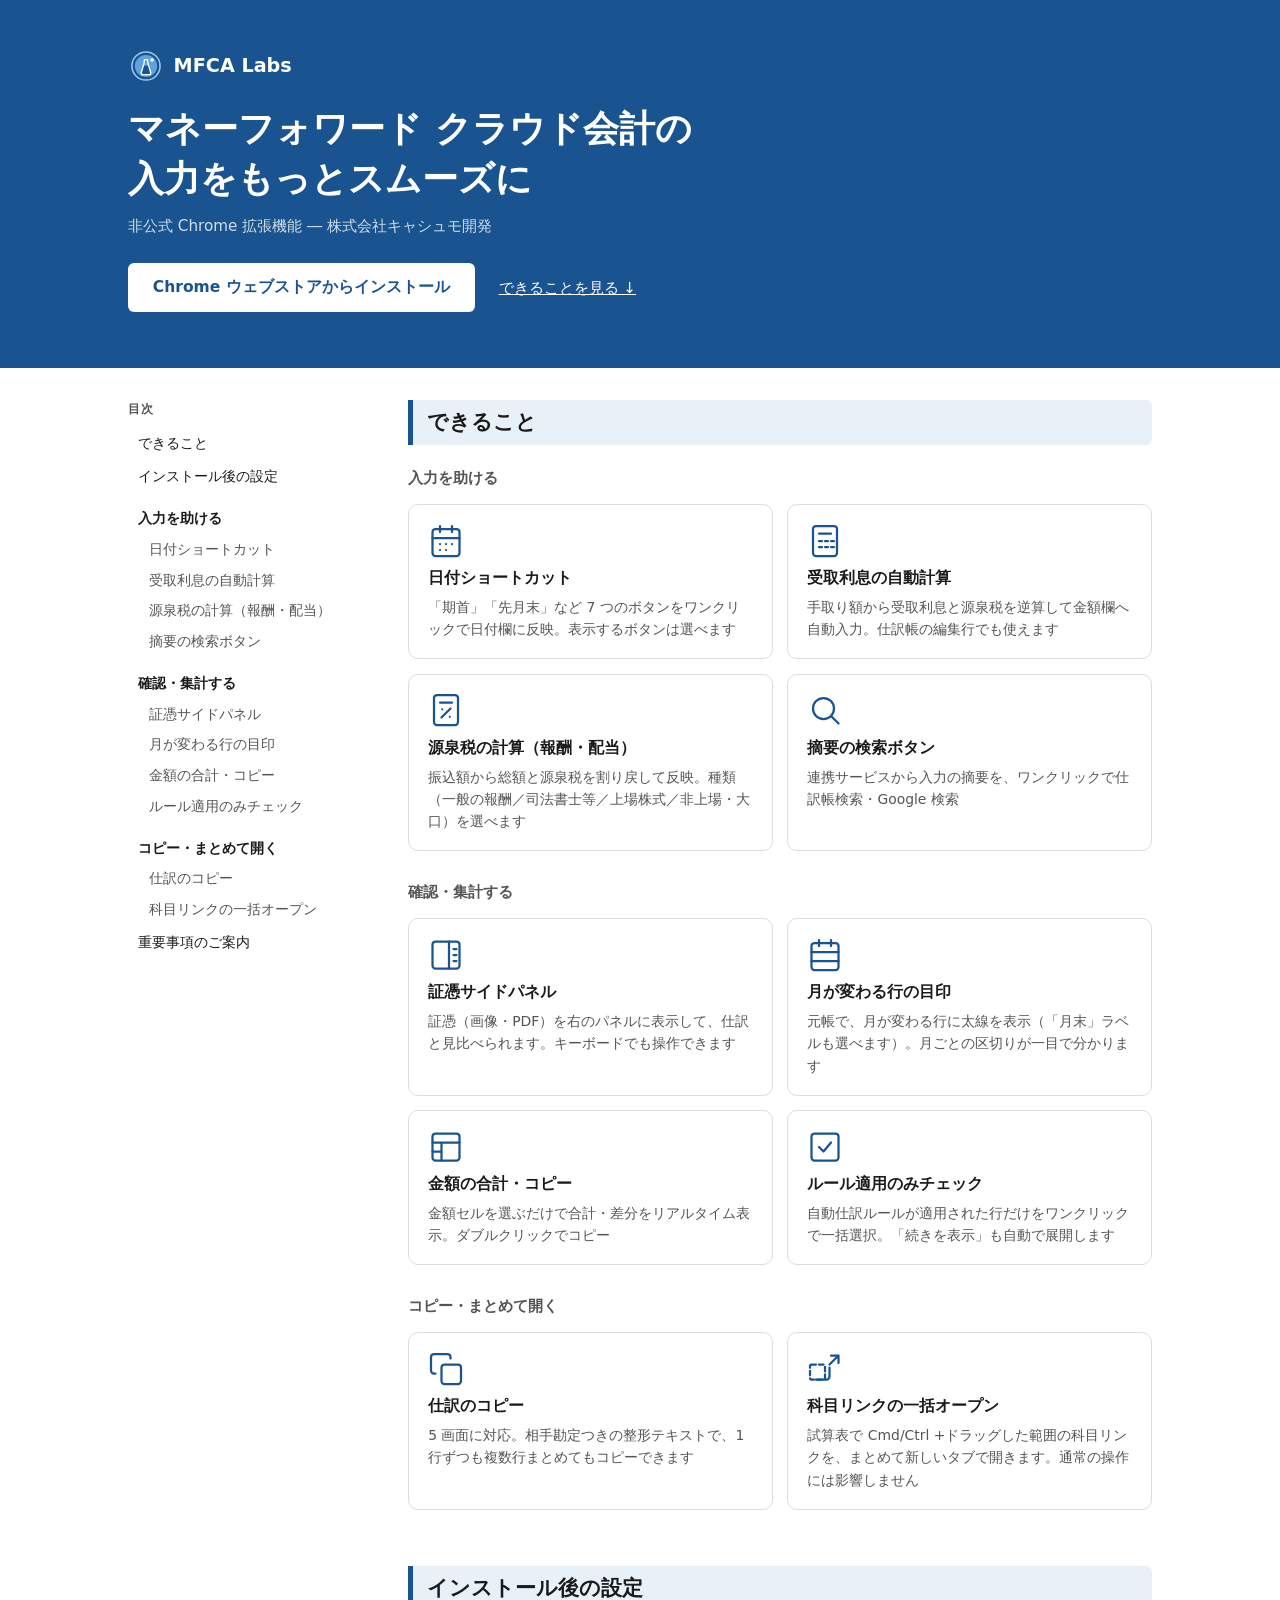
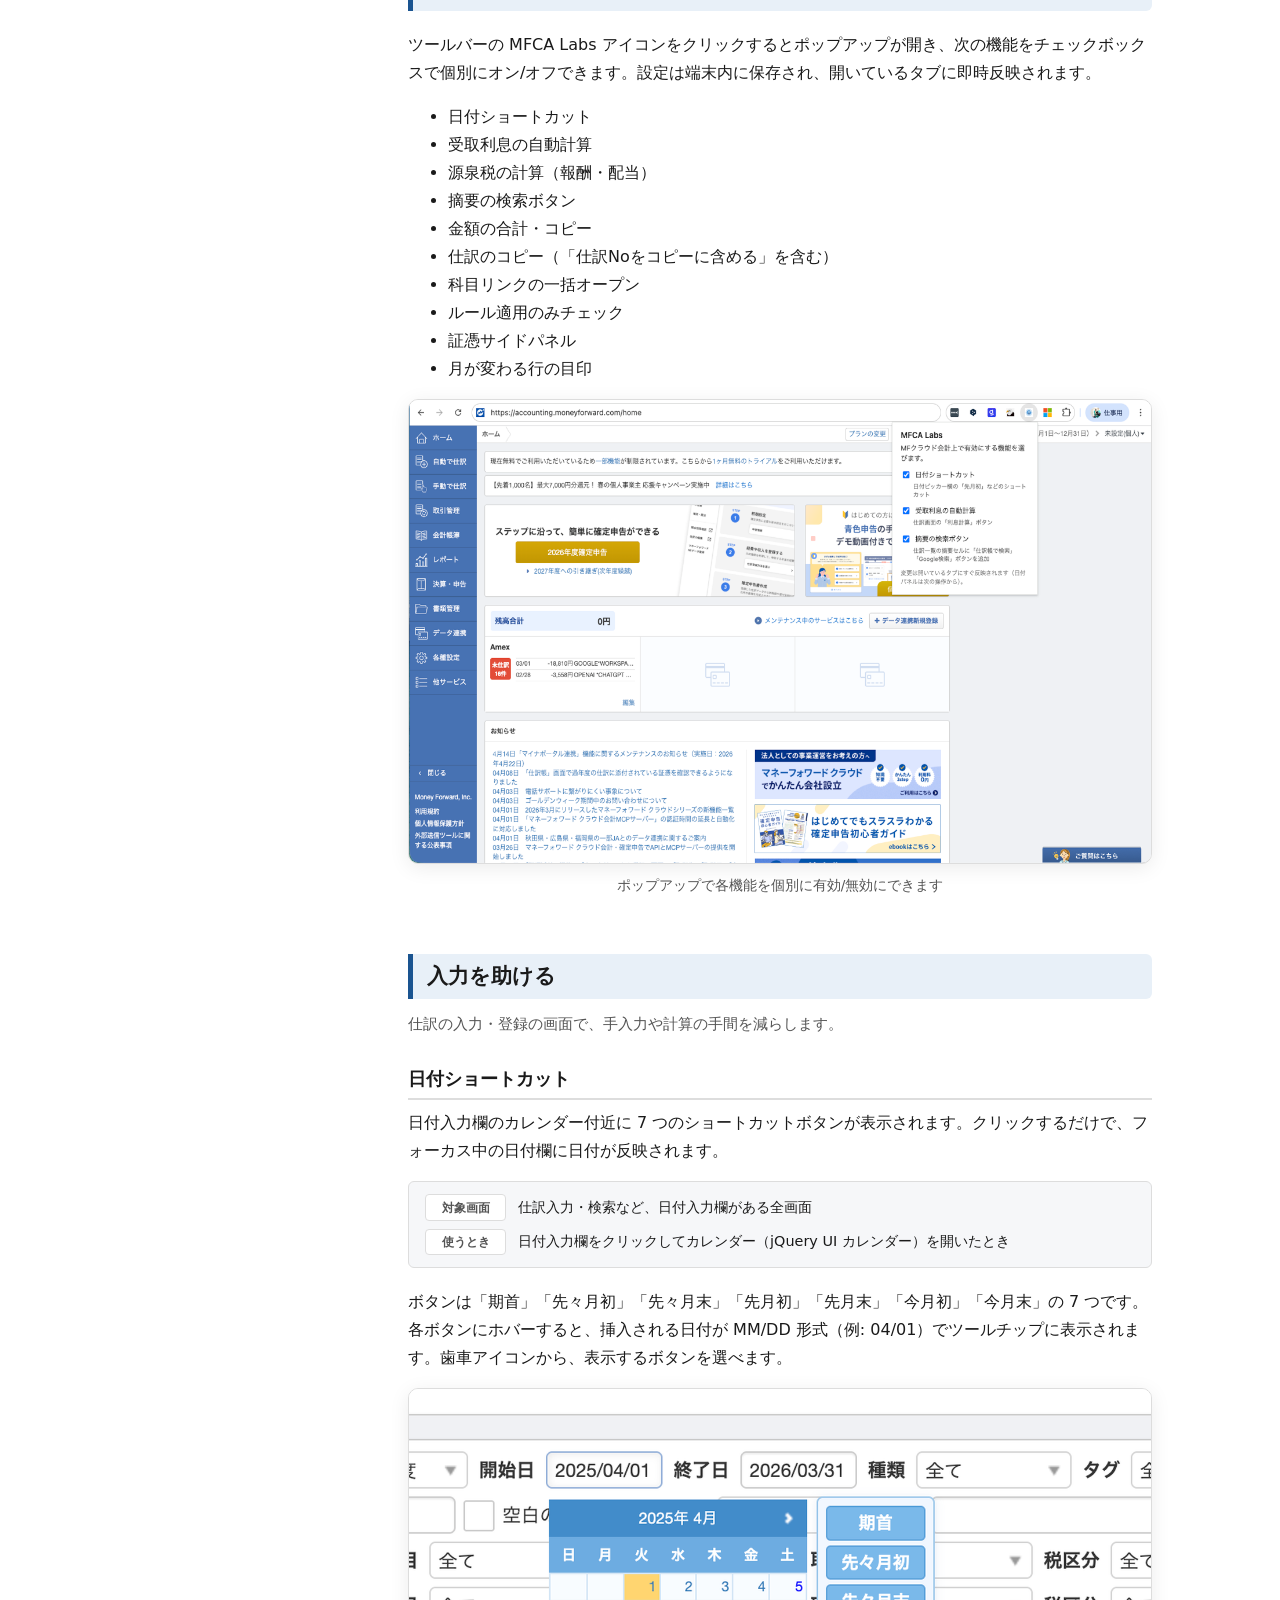
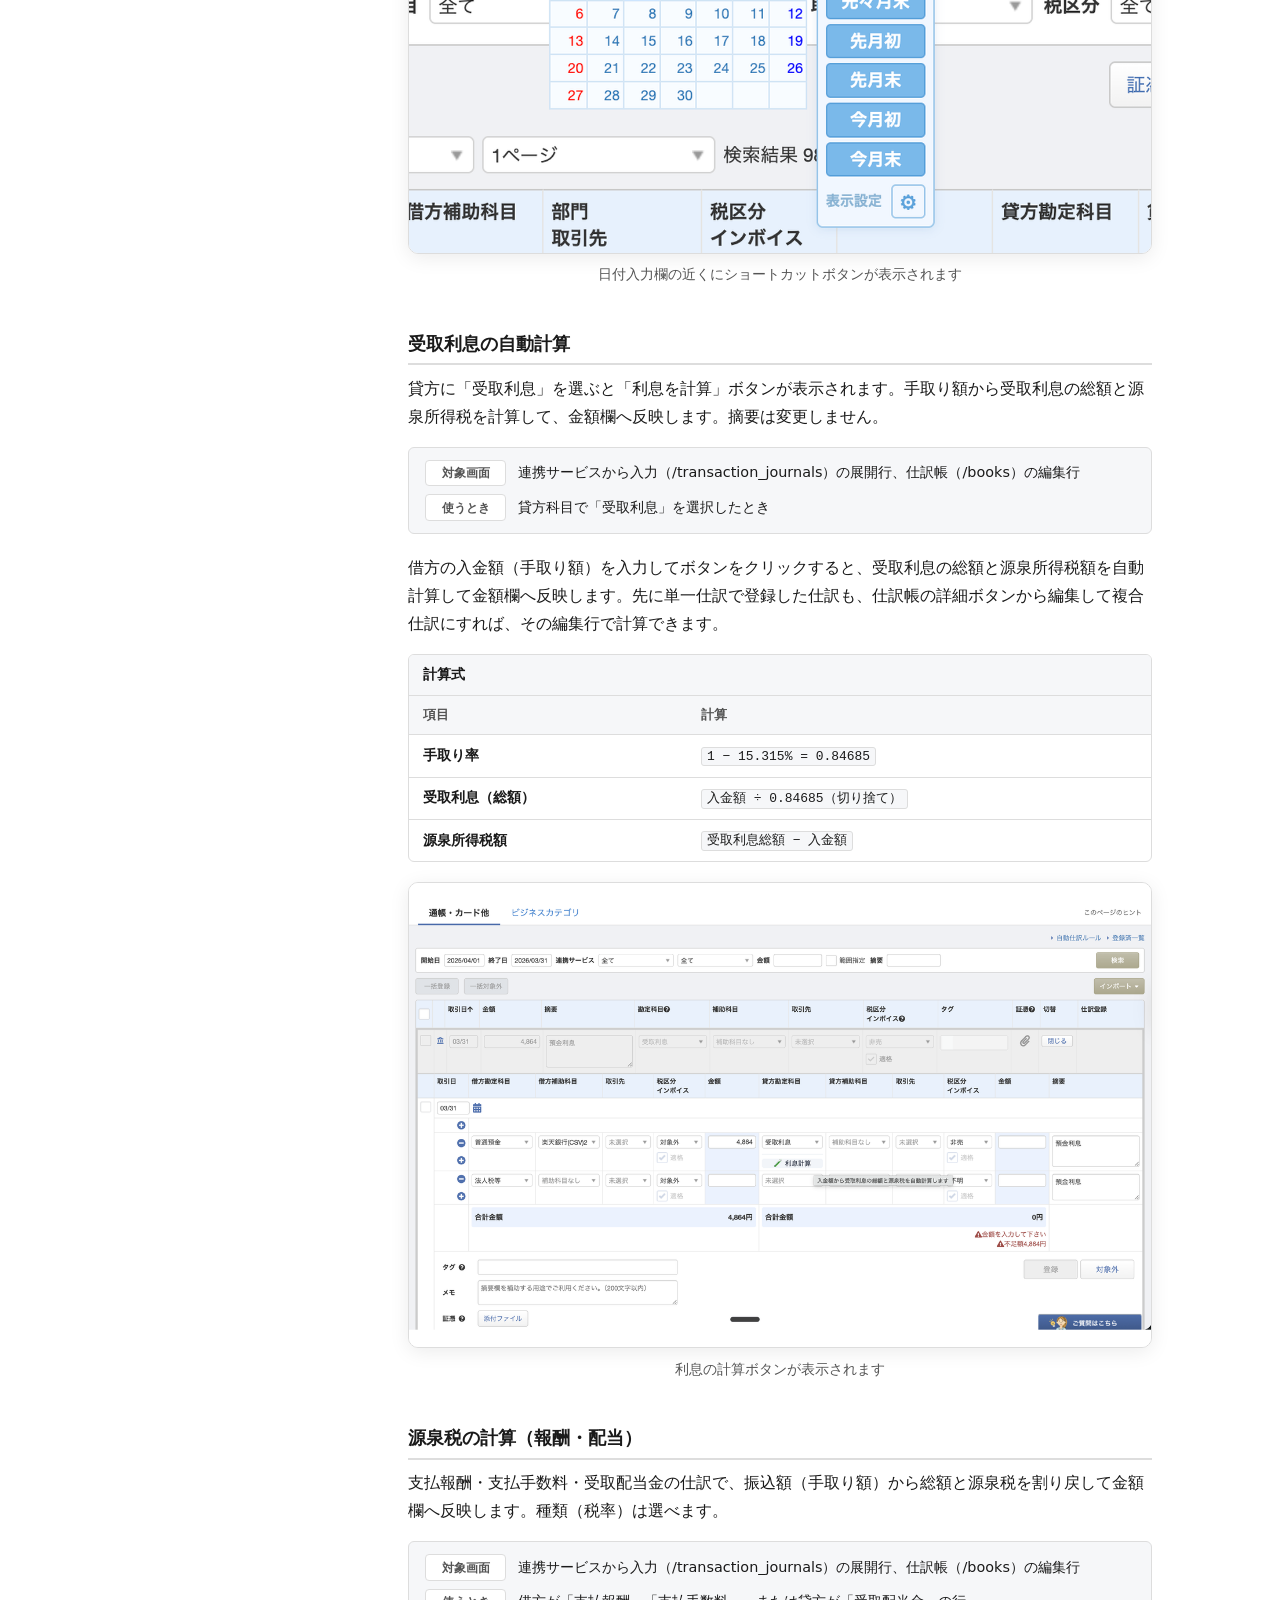
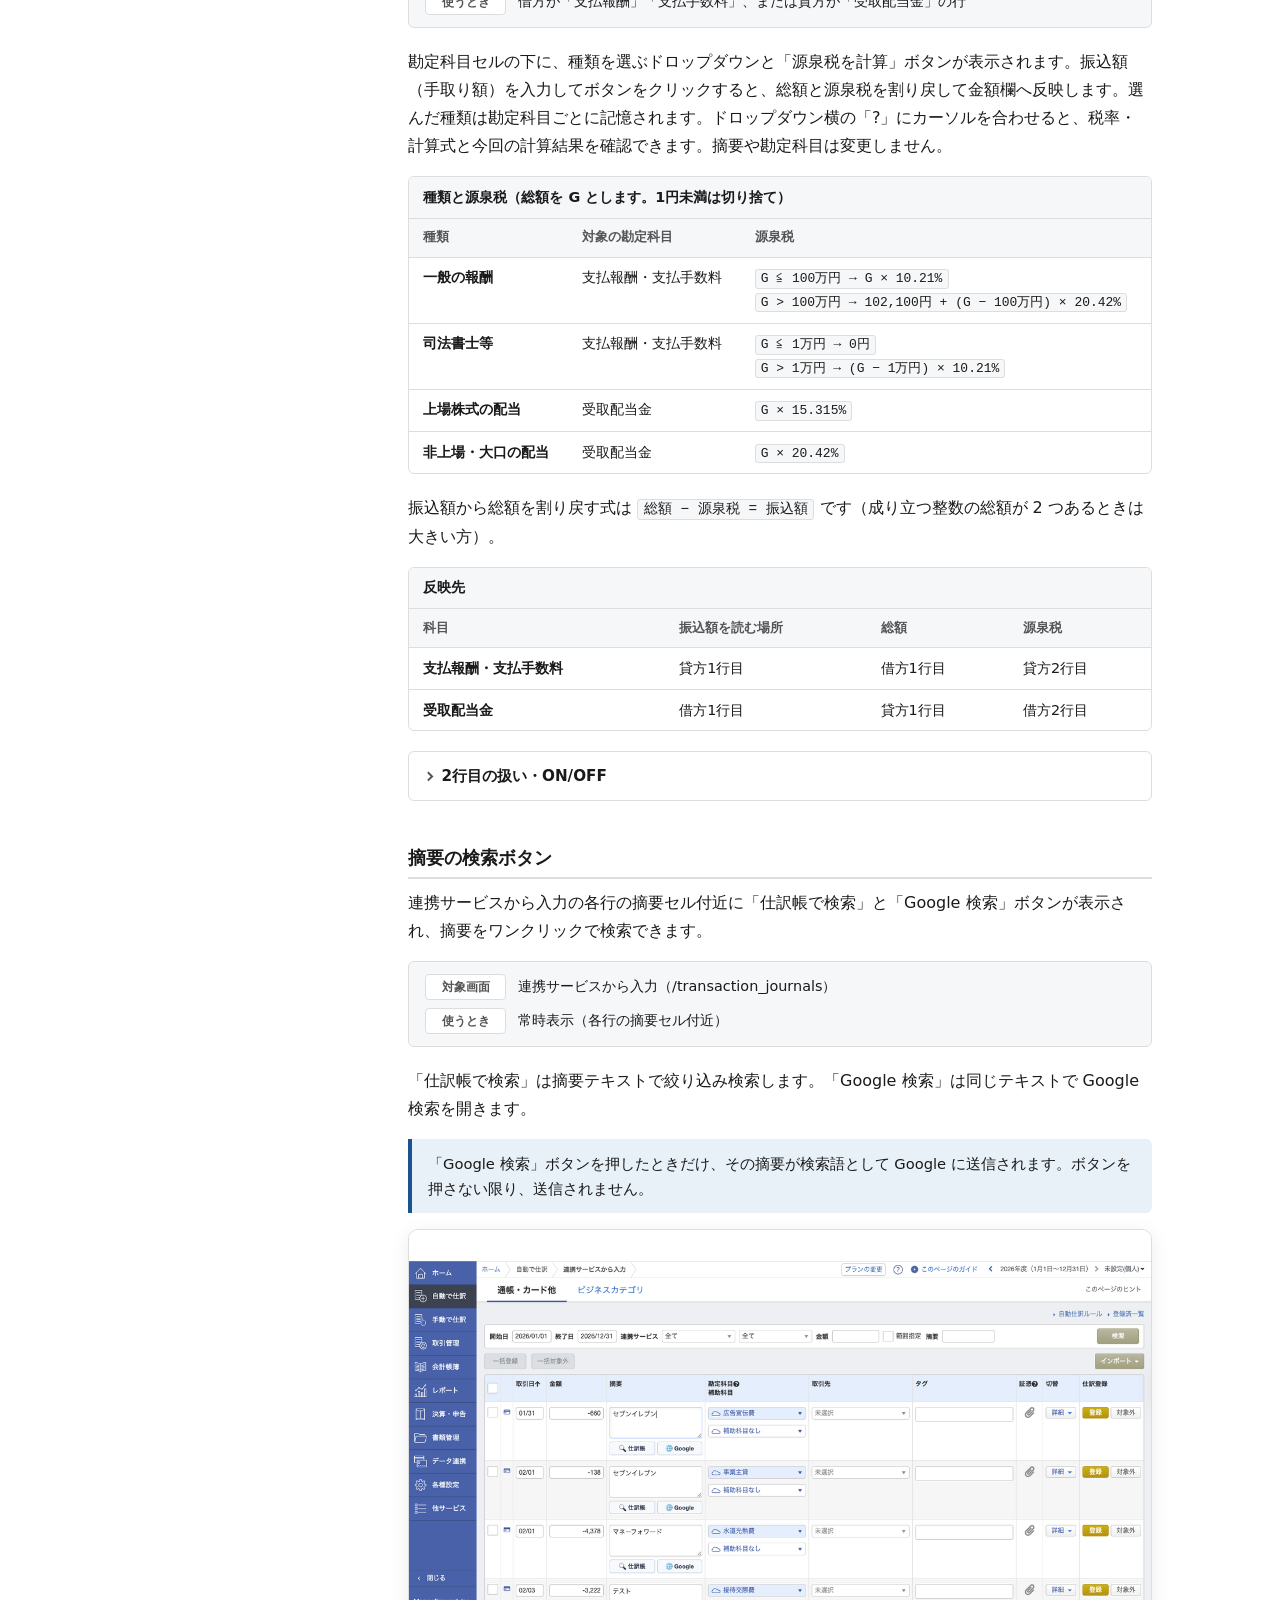
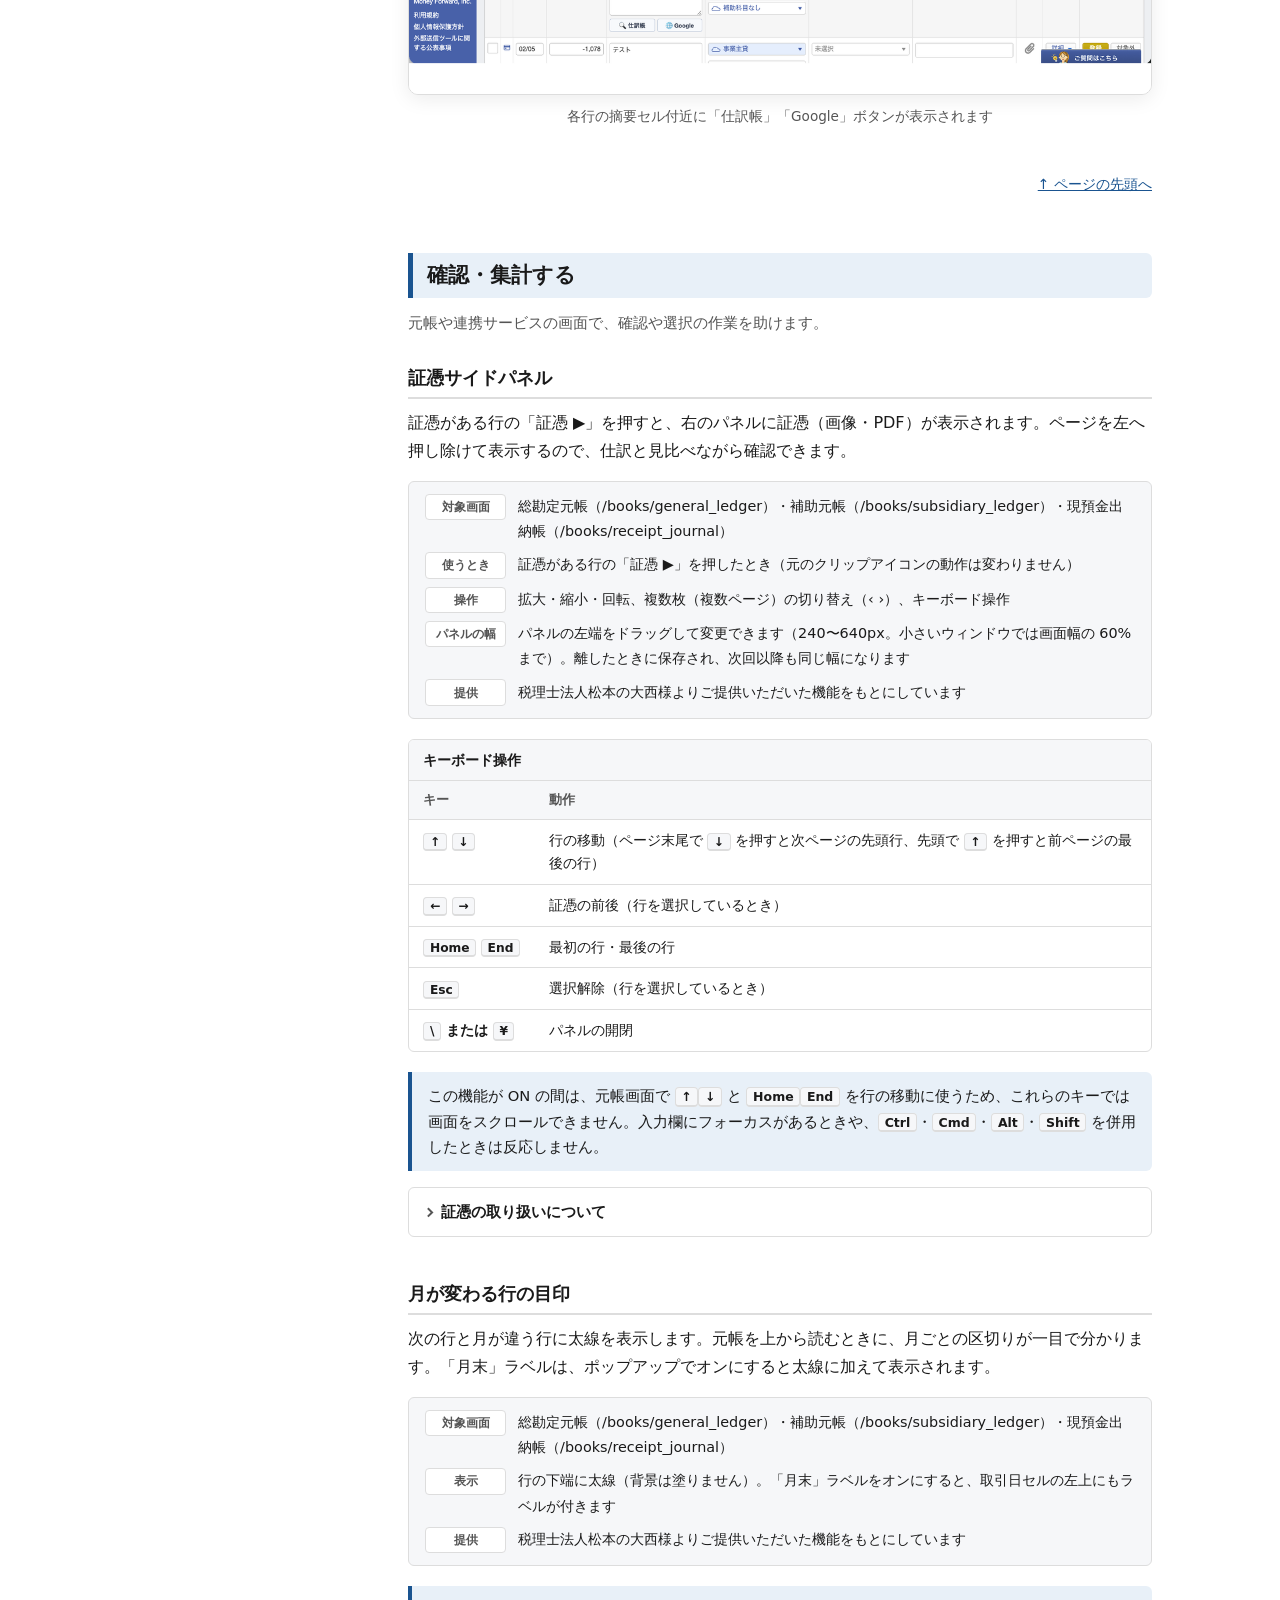
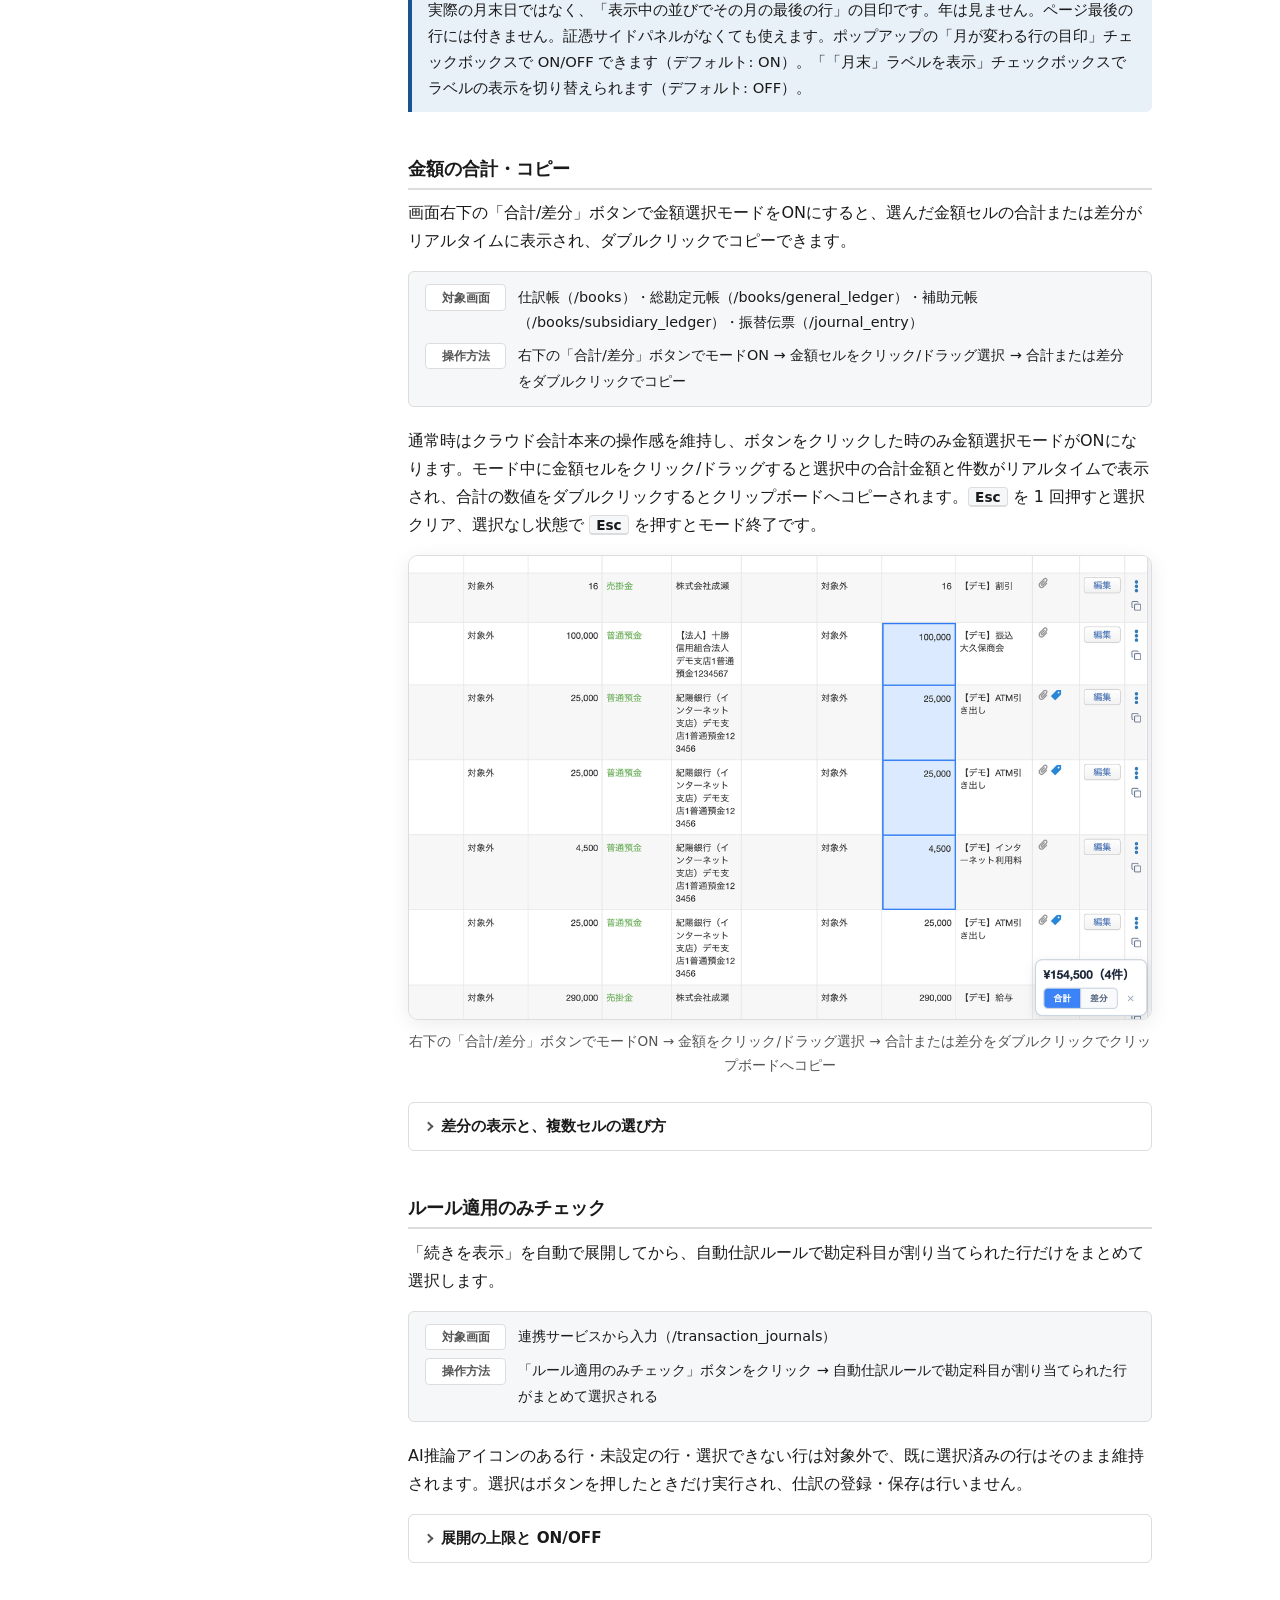
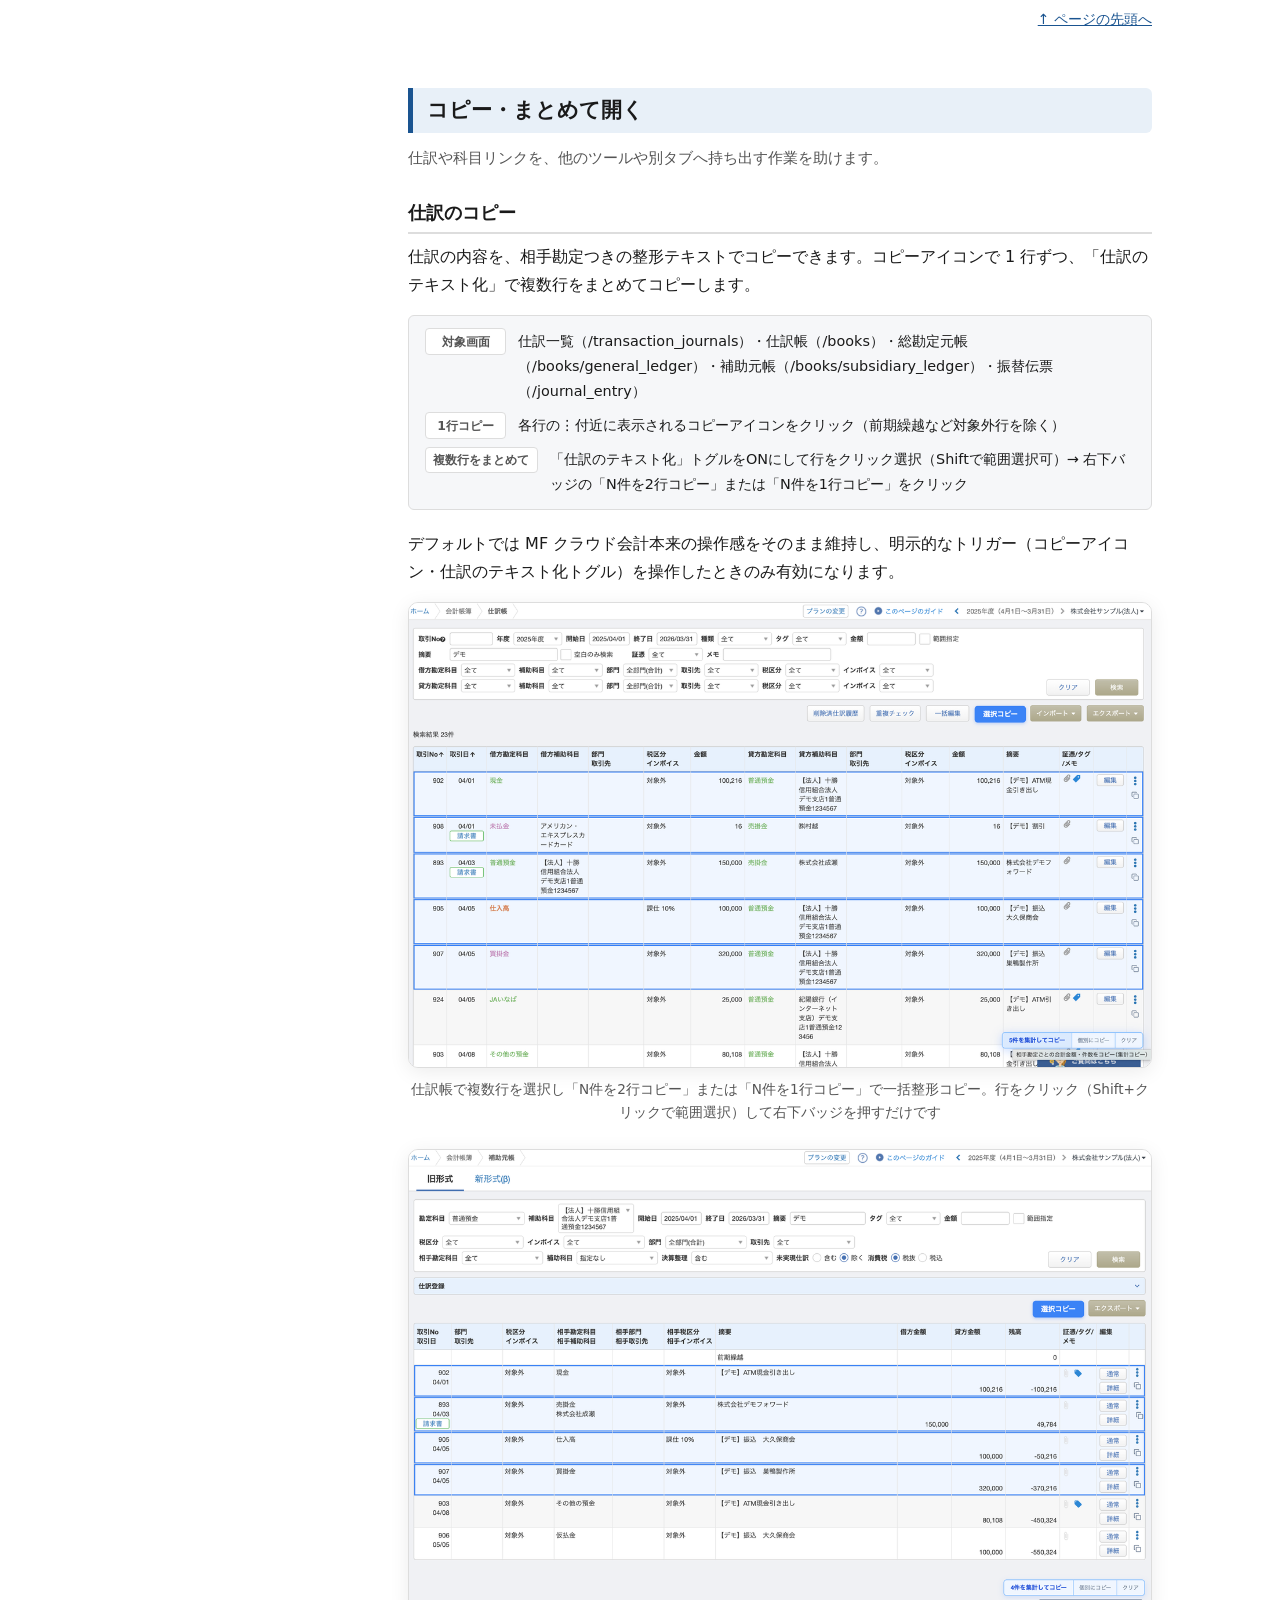
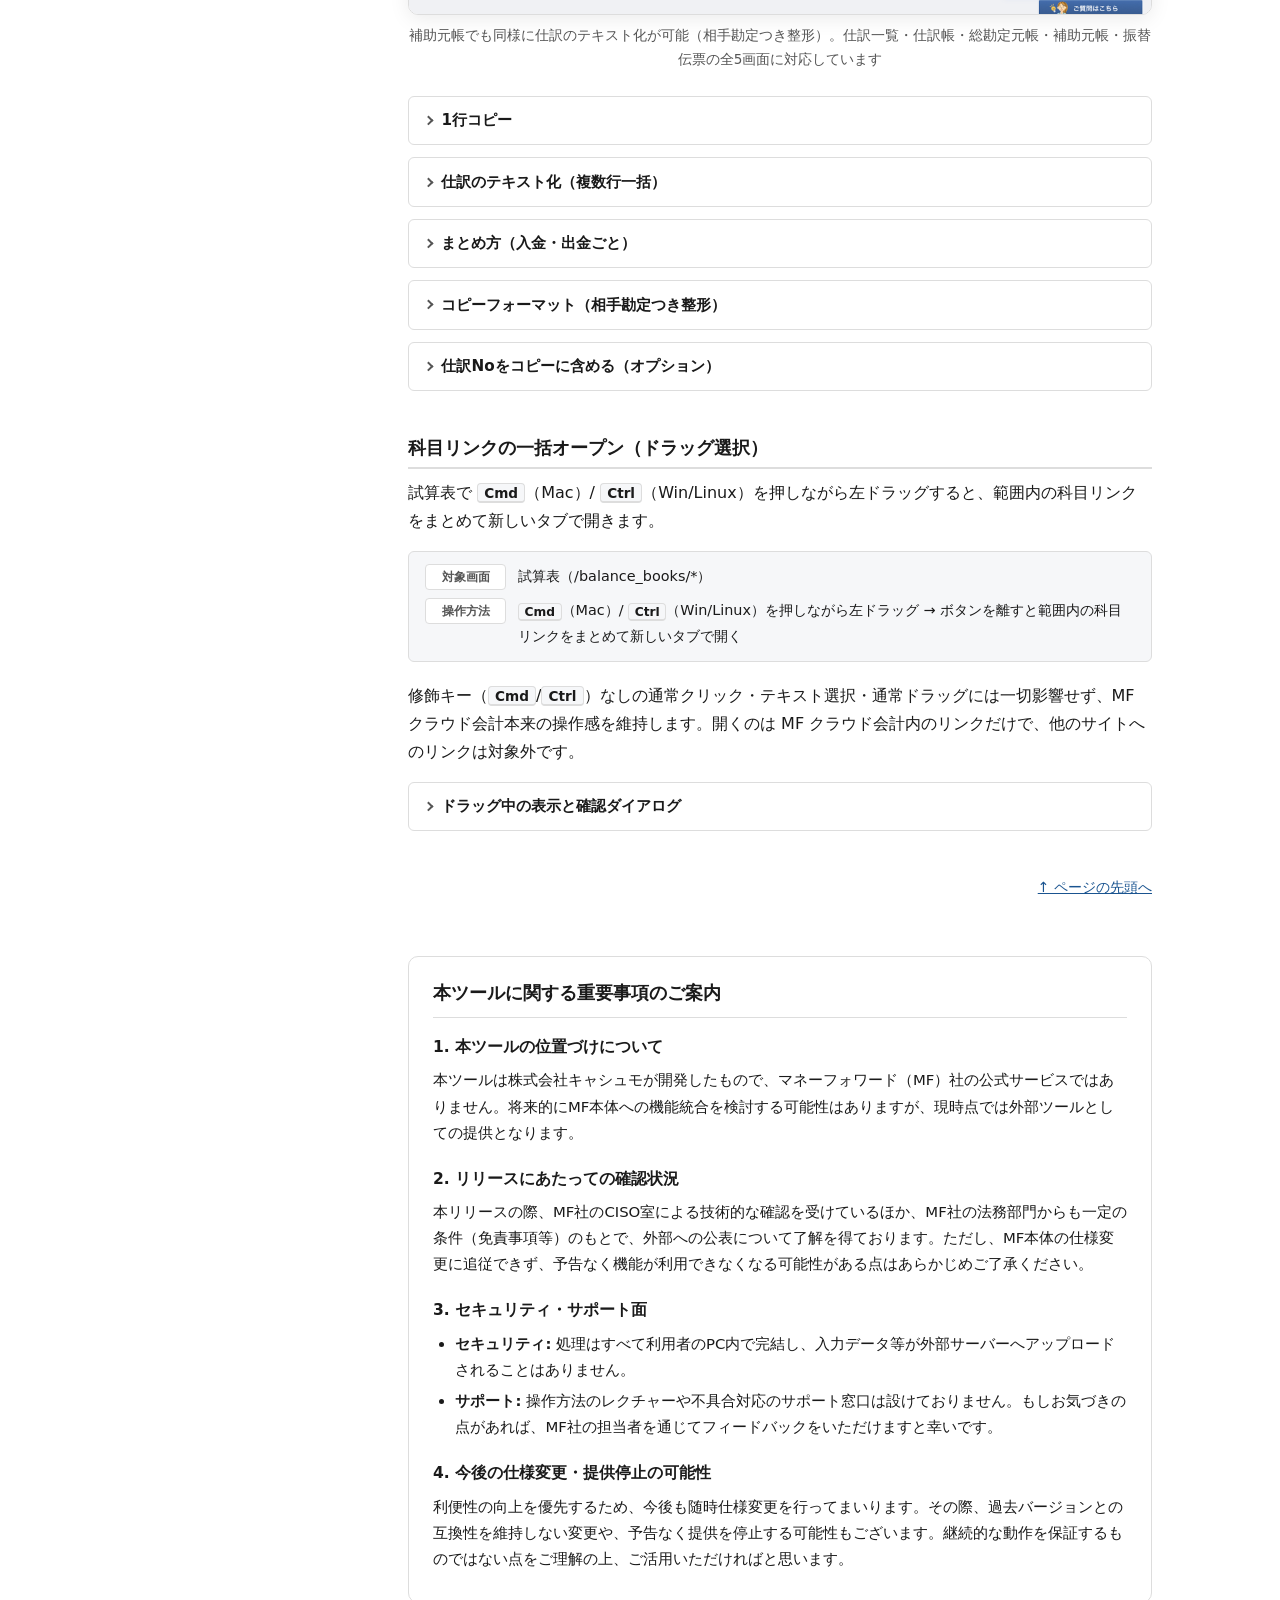
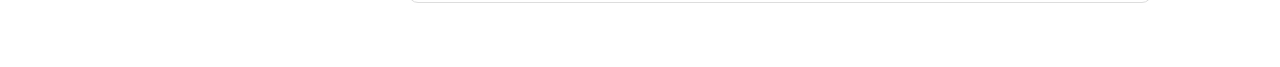
==== commit a2f714fd: "Merge pull request #19 from cashmojp/docs/v1.15.3-evidence-width-month-end-label docs: v1.15.2〜v1.15" ====
--- a/index.html
+++ b/index.html
@@ -43,7 +43,6 @@
         <p class="toc-title">目次</p>
         <ol>
           <li><a href="#features">できること</a></li>
-          <li><a href="#feature-list">機能一覧</a></li>
           <li><a href="#setup">インストール後の設定</a></li>
           <li class="toc-group">
             <a href="#group-input">入力を助ける</a>
@@ -178,98 +177,6 @@
             </div>
           </div>
           <!-- 機能カードを追加するときは、該当グループの feature-cards に追加し、目次（nav.toc）と機能の説明（下の各セクション）にも対応する項目を足す -->
-        </section>
-
-        <!-- 機能一覧（追加されたバージョンと状態）。追加バージョンは mfca-labs-chrome の CHANGELOG.md に合わせる -->
-        <section class="page-section" id="feature-list" aria-labelledby="feature-list-title">
-          <h2 id="feature-list-title">機能一覧</h2>
-          <p>
-            各機能が追加されたバージョンと、いまの状態です。「未実装」の機能は、次のバージョンで追加する予定のもので、まだ Chrome ウェブストアの版では使えません。
-          </p>
-          <div class="table-wrap">
-            <table class="feature-table">
-              <caption class="visually-hidden">機能ごとの追加バージョンと状態</caption>
-              <thead>
-                <tr>
-                  <th scope="col">機能</th>
-                  <th scope="col">追加バージョン</th>
-                  <th scope="col">状態</th>
-                </tr>
-              </thead>
-              <tbody>
-                <tr>
-                  <th scope="row"><a href="#feature-date">日付ショートカット</a></th>
-                  <td>1.1.0</td>
-                  <td><span class="status status-done">実装済み</span></td>
-                </tr>
-                <tr>
-                  <th scope="row"><a href="#feature-interest">受取利息の自動計算</a></th>
-                  <td>1.0.0</td>
-                  <td><span class="status status-done">実装済み</span></td>
-                </tr>
-                <tr>
-                  <th scope="row"><a href="#feature-withholding">源泉税の計算（報酬・配当）</a></th>
-                  <td>1.13.0</td>
-                  <td><span class="status status-done">実装済み</span></td>
-                </tr>
-                <tr>
-                  <th scope="row"><a href="#feature-search">摘要の検索ボタン</a></th>
-                  <td>1.2.0</td>
-                  <td><span class="status status-done">実装済み</span></td>
-                </tr>
-                <tr>
-                  <th scope="row"><a href="#feature-amount">金額の合計・コピー</a></th>
-                  <td>1.4.0</td>
-                  <td><span class="status status-done">実装済み</span></td>
-                </tr>
-                <tr>
-                  <th scope="row"><a href="#feature-journal-copy">仕訳のコピー</a></th>
-                  <td>1.6.0</td>
-                  <td><span class="status status-done">実装済み</span></td>
-                </tr>
-                <tr>
-                  <th scope="row"><a href="#feature-trial-balance-link-opener">科目リンクの一括オープン</a></th>
-                  <td>1.7.17</td>
-                  <td><span class="status status-done">実装済み</span></td>
-                </tr>
-                <tr>
-                  <th scope="row"><a href="#feature-rule-auto-checker">ルール適用のみチェック</a></th>
-                  <td>1.11.0</td>
-                  <td><span class="status status-done">実装済み</span></td>
-                </tr>
-                <tr>
-                  <th scope="row"><a href="#feature-evidence-panel">証憑サイドパネル</a></th>
-                  <td>1.14.0</td>
-                  <td><span class="status status-done">実装済み</span></td>
-                </tr>
-                <tr>
-                  <th scope="row"><a href="#feature-month-end-marker">月が変わる行の目印</a></th>
-                  <td>1.14.0</td>
-                  <td><span class="status status-done">実装済み</span></td>
-                </tr>
-                <tr>
-                  <th scope="row">和暦の併記（会計年度）</th>
-                  <td>2.1.0</td>
-                  <td><span class="status status-todo">未実装（2.1.0 で追加予定）</span></td>
-                </tr>
-                <tr>
-                  <th scope="row">過去仕訳パネル（摘要・金額で探す）</th>
-                  <td>2.1.0</td>
-                  <td><span class="status status-todo">未実装（2.1.0 で追加予定）</span></td>
-                </tr>
-                <tr>
-                  <th scope="row">全件合計（全ページ分の合計）</th>
-                  <td>2.1.0</td>
-                  <td><span class="status status-todo">未実装（2.1.0 で追加予定）</span></td>
-                </tr>
-                <tr>
-                  <th scope="row">補助科目をその場で作る</th>
-                  <td>2.1.0</td>
-                  <td><span class="status status-todo">未実装（2.1.0 で追加予定）</span></td>
-                </tr>
-              </tbody>
-            </table>
-          </div>
         </section>
 
         <!-- インストール後の設定 -->
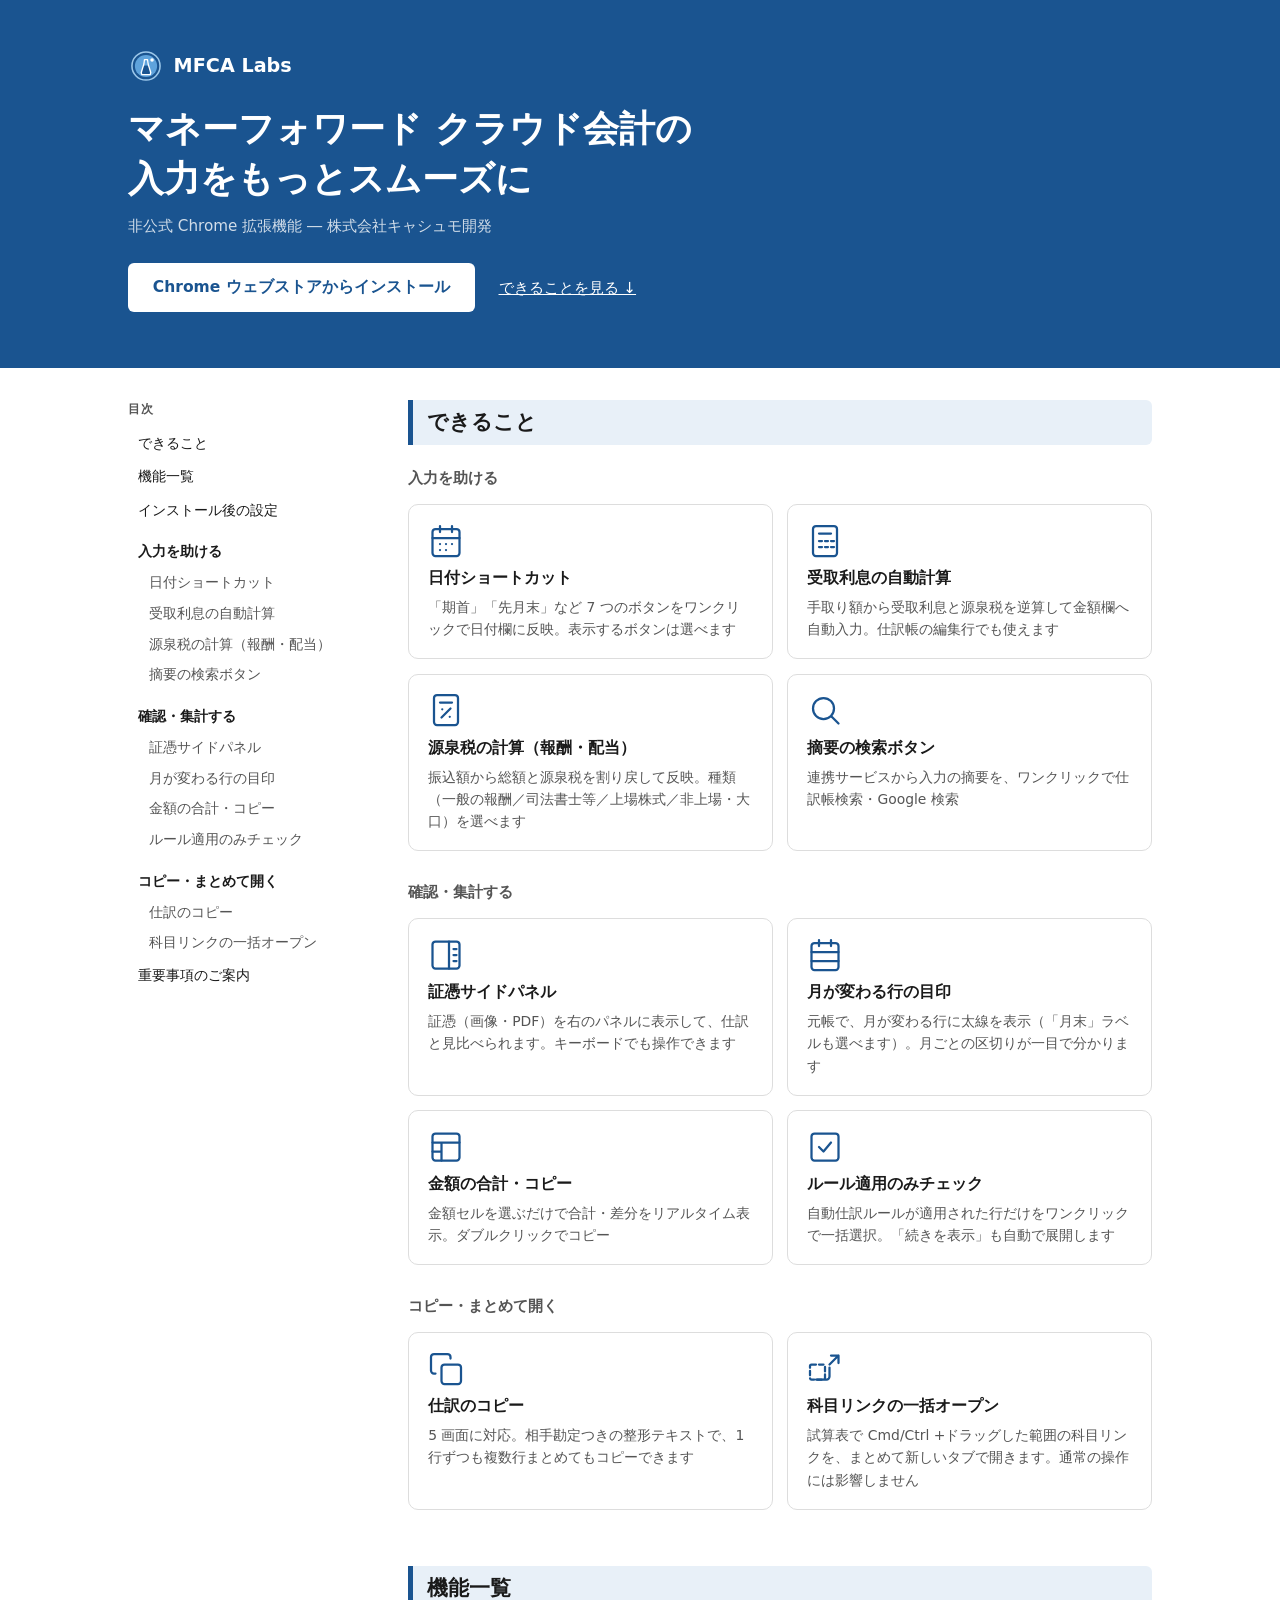
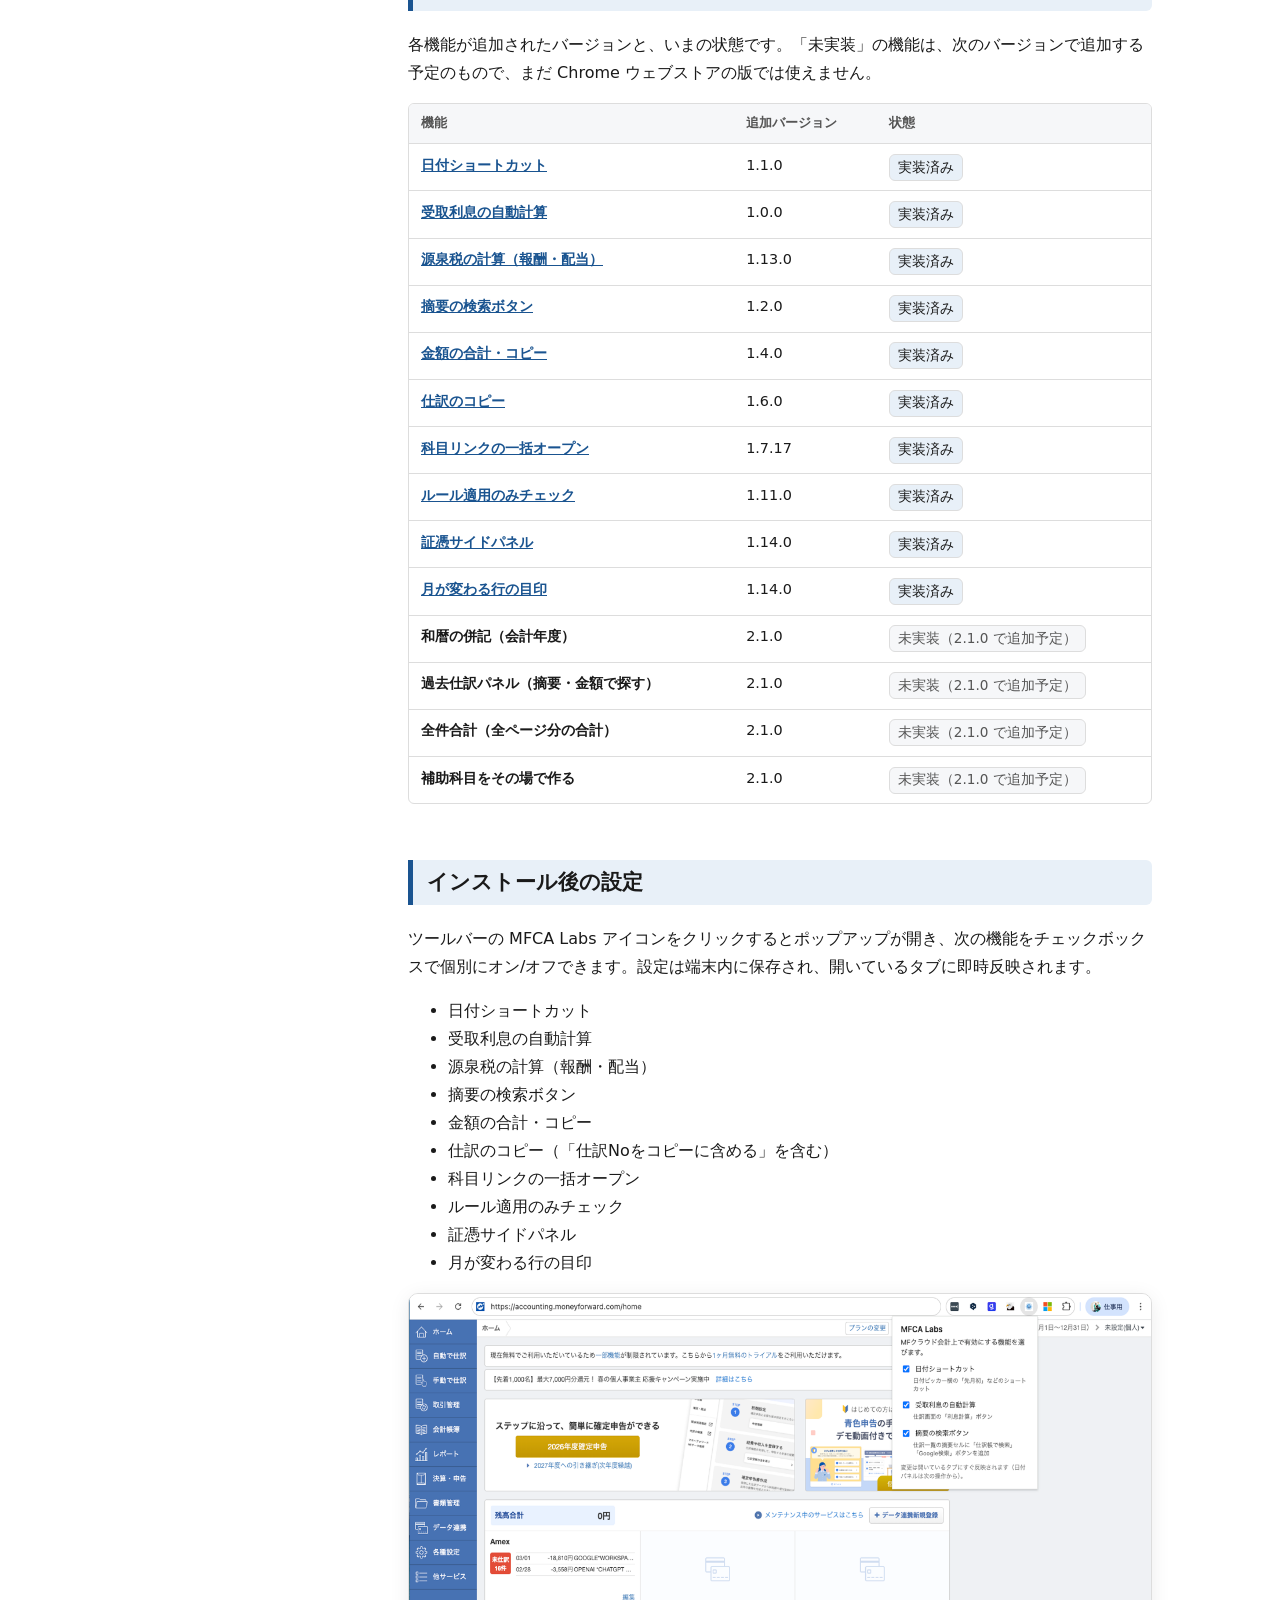
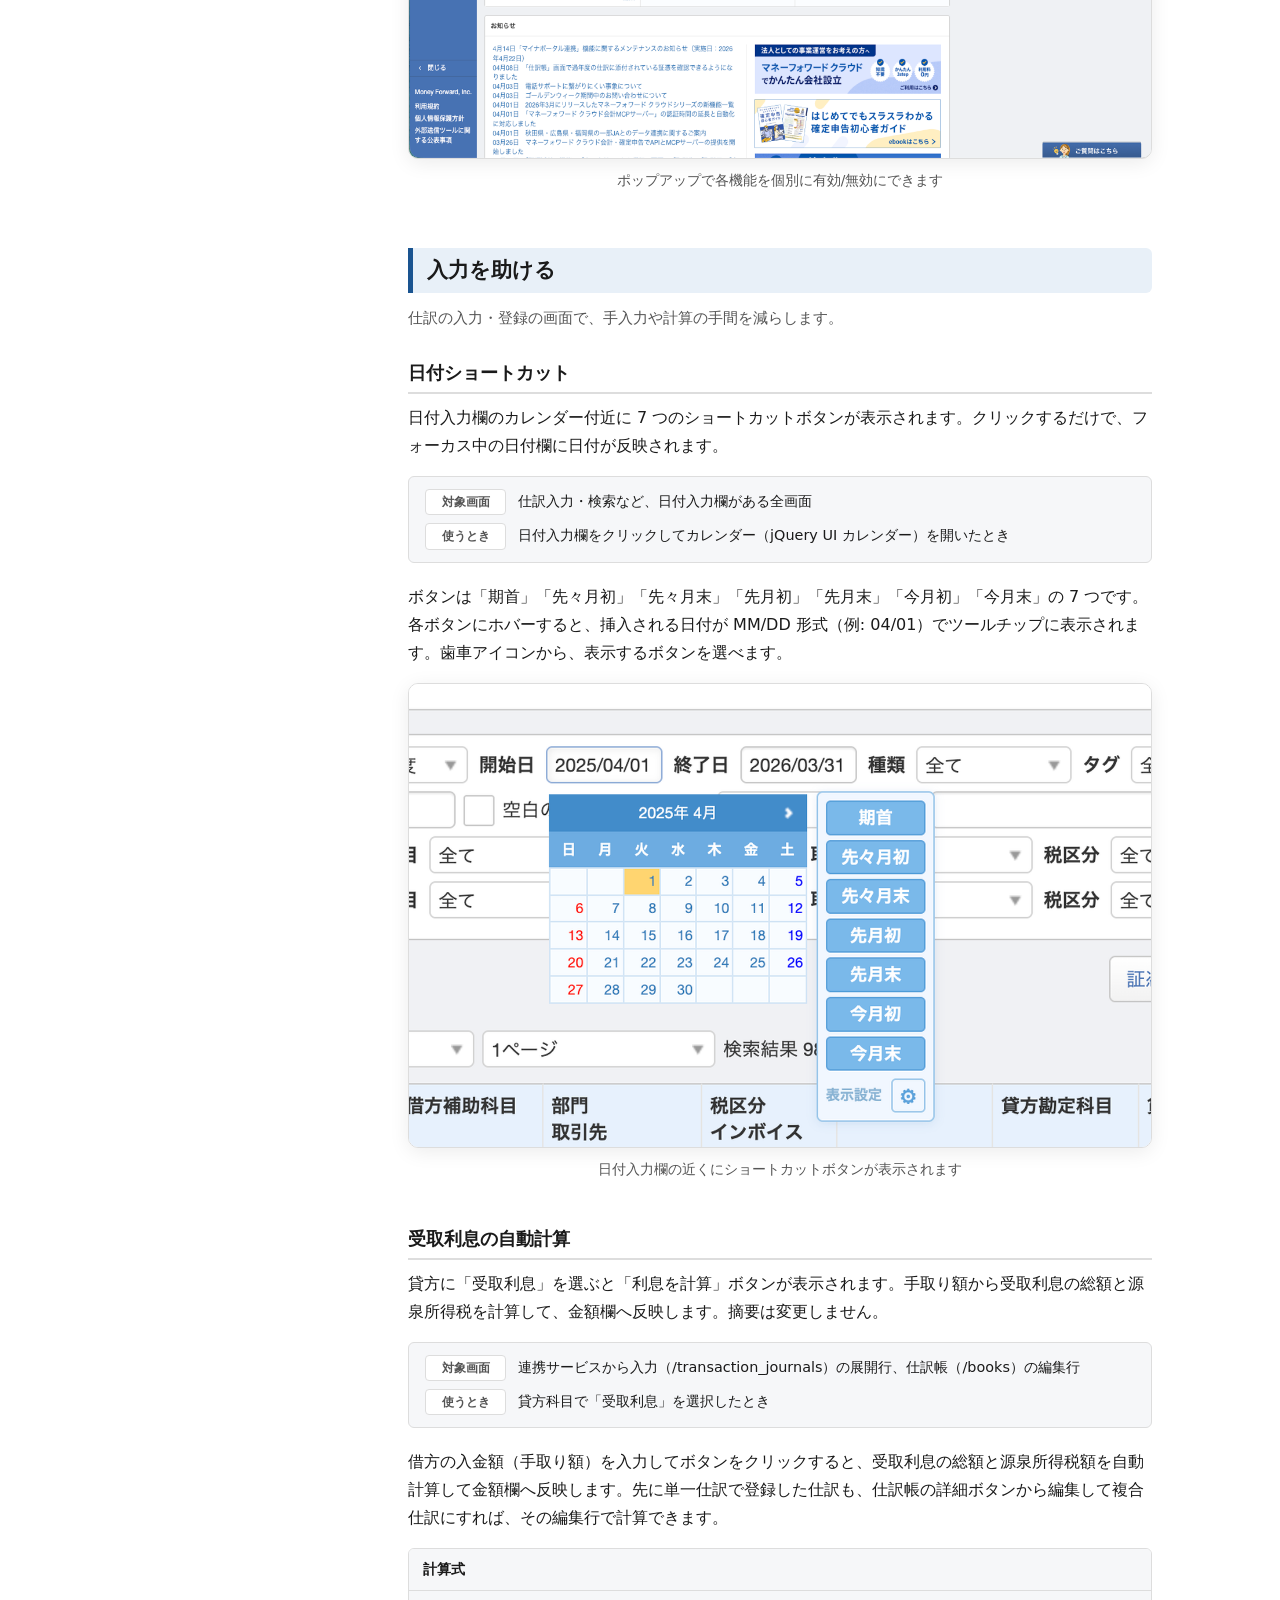
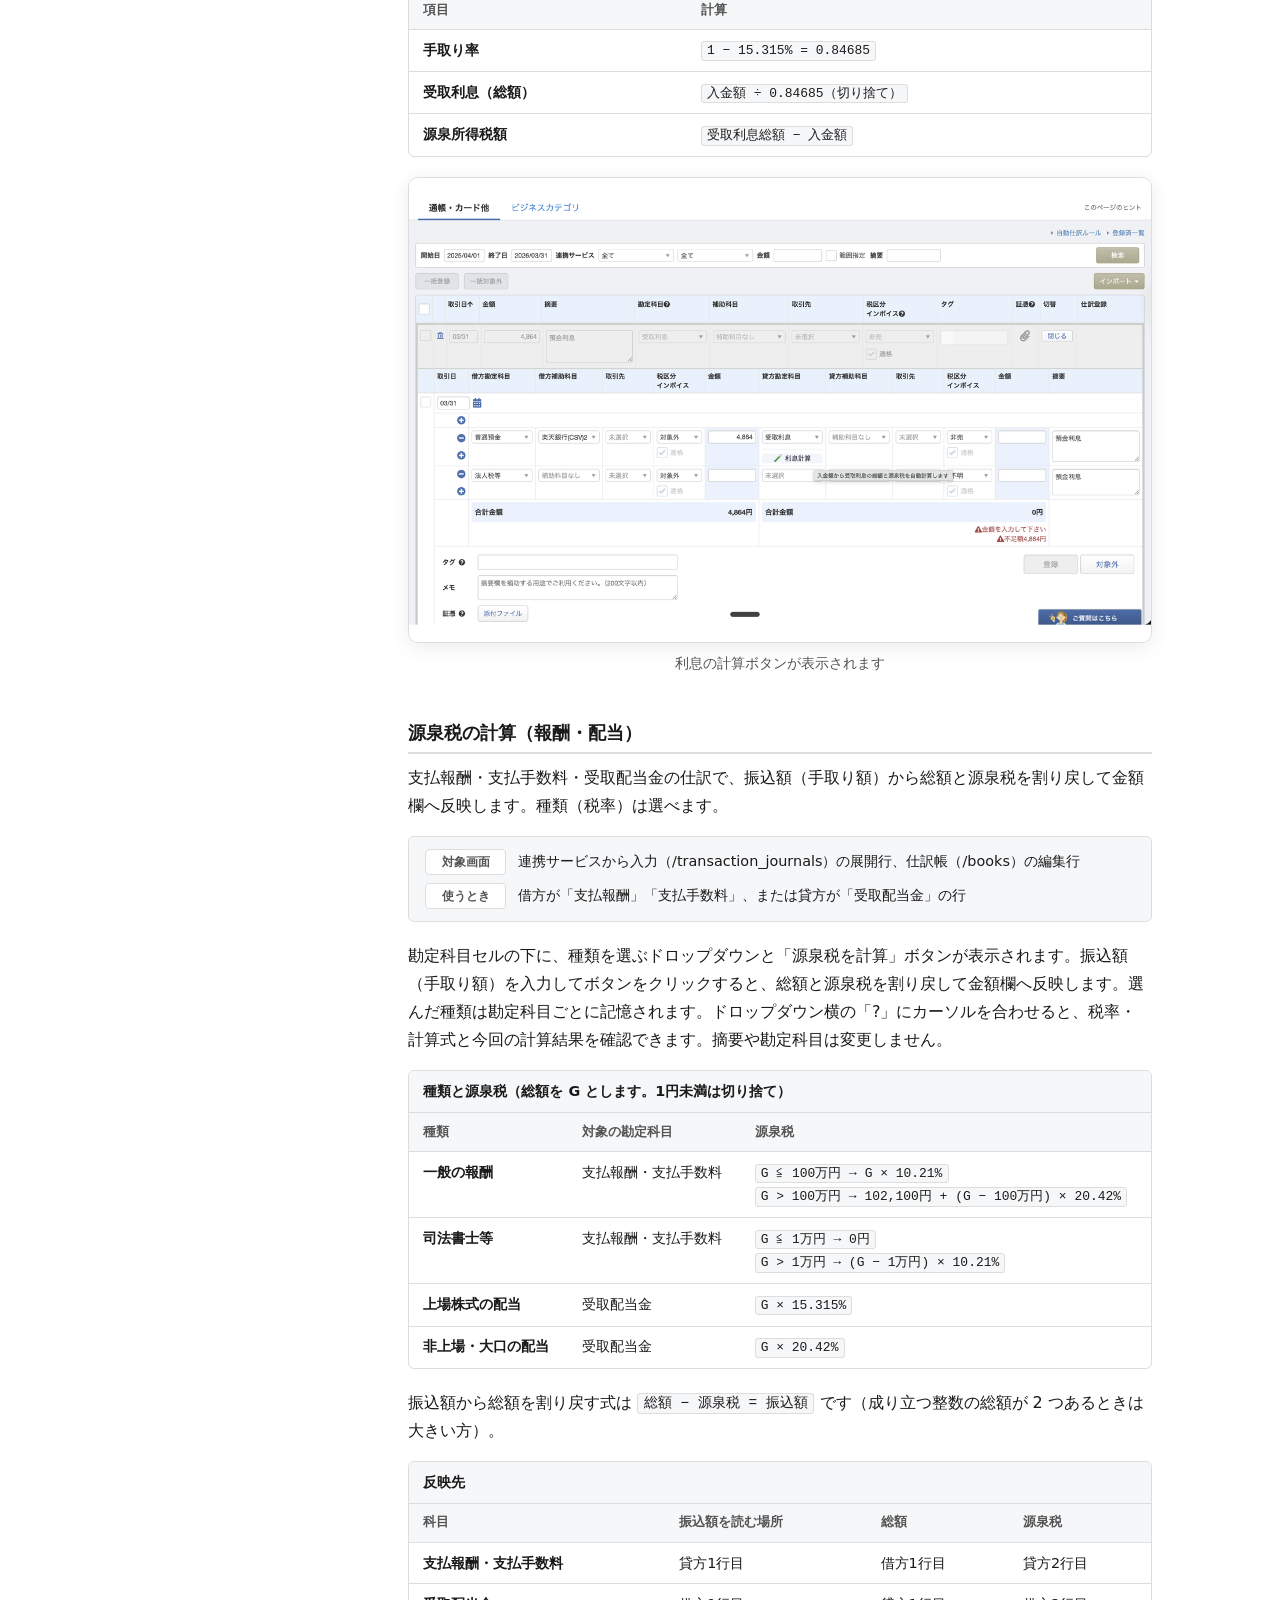
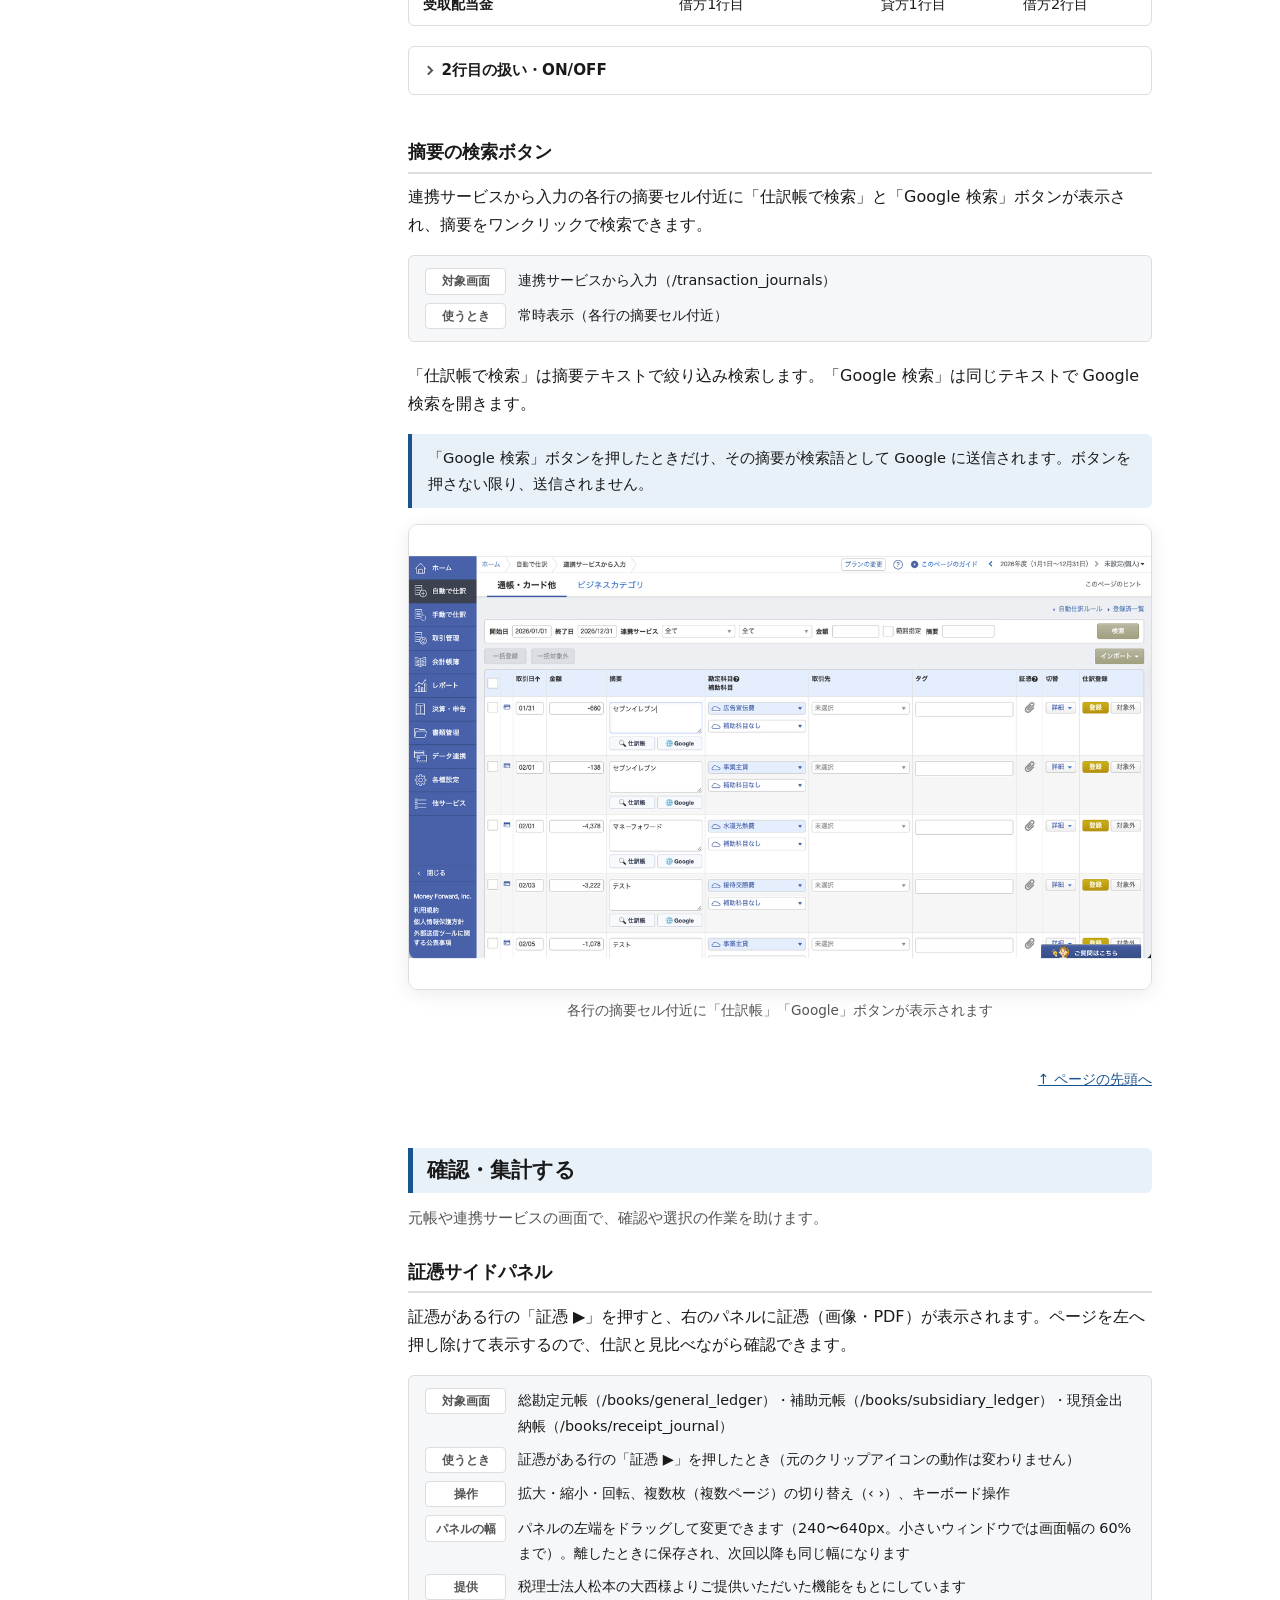
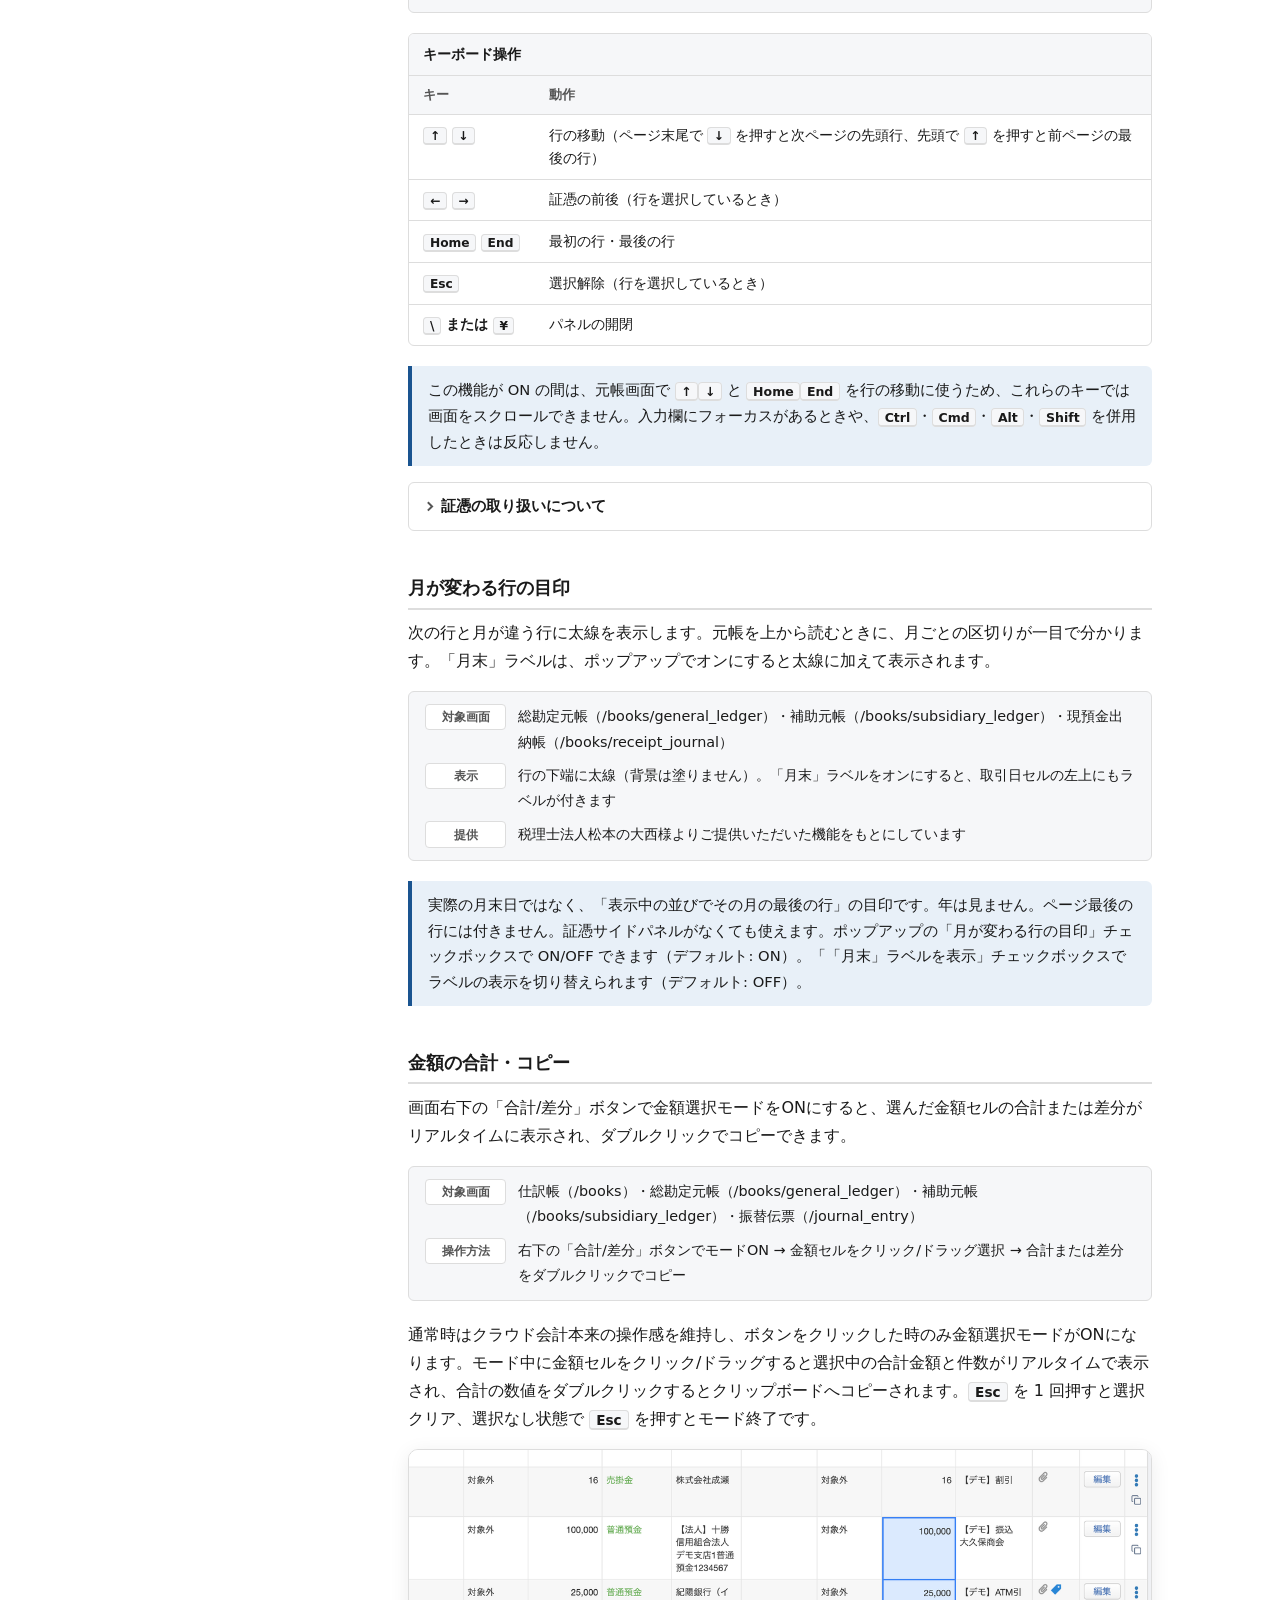
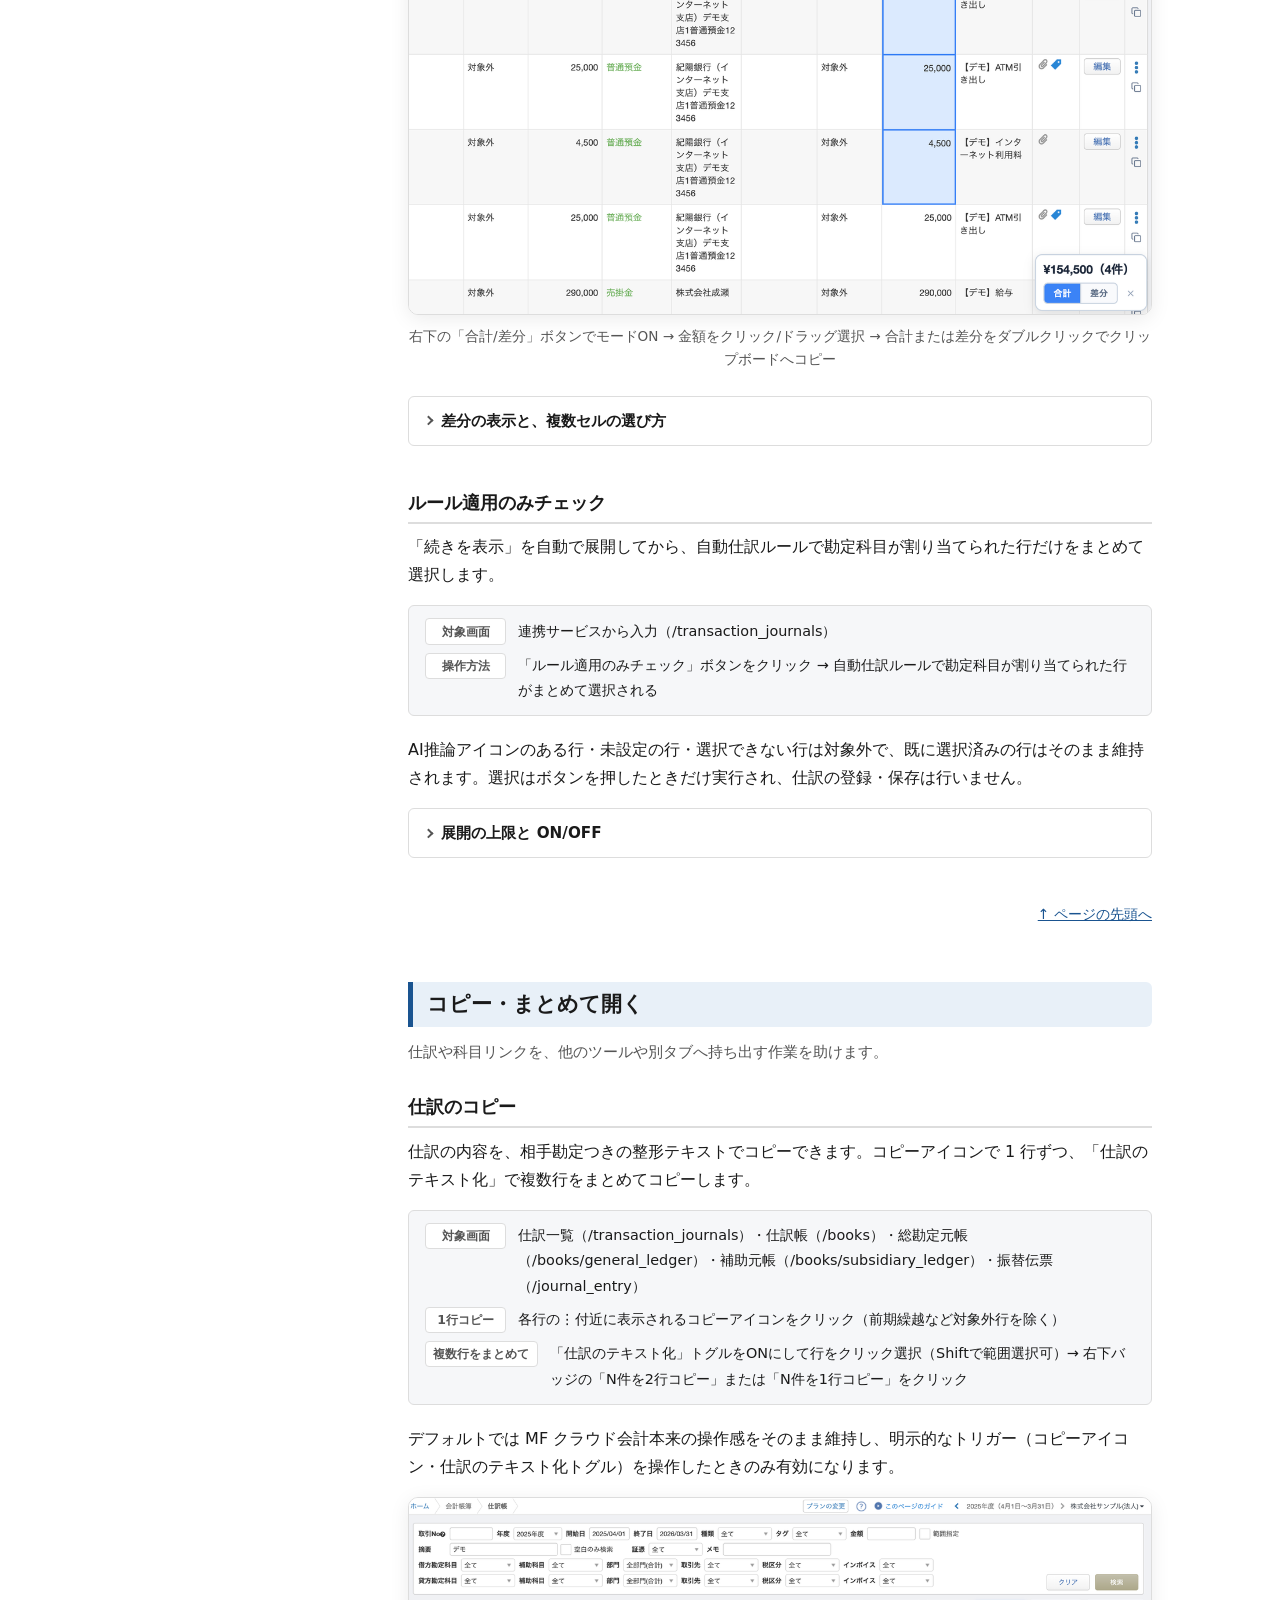
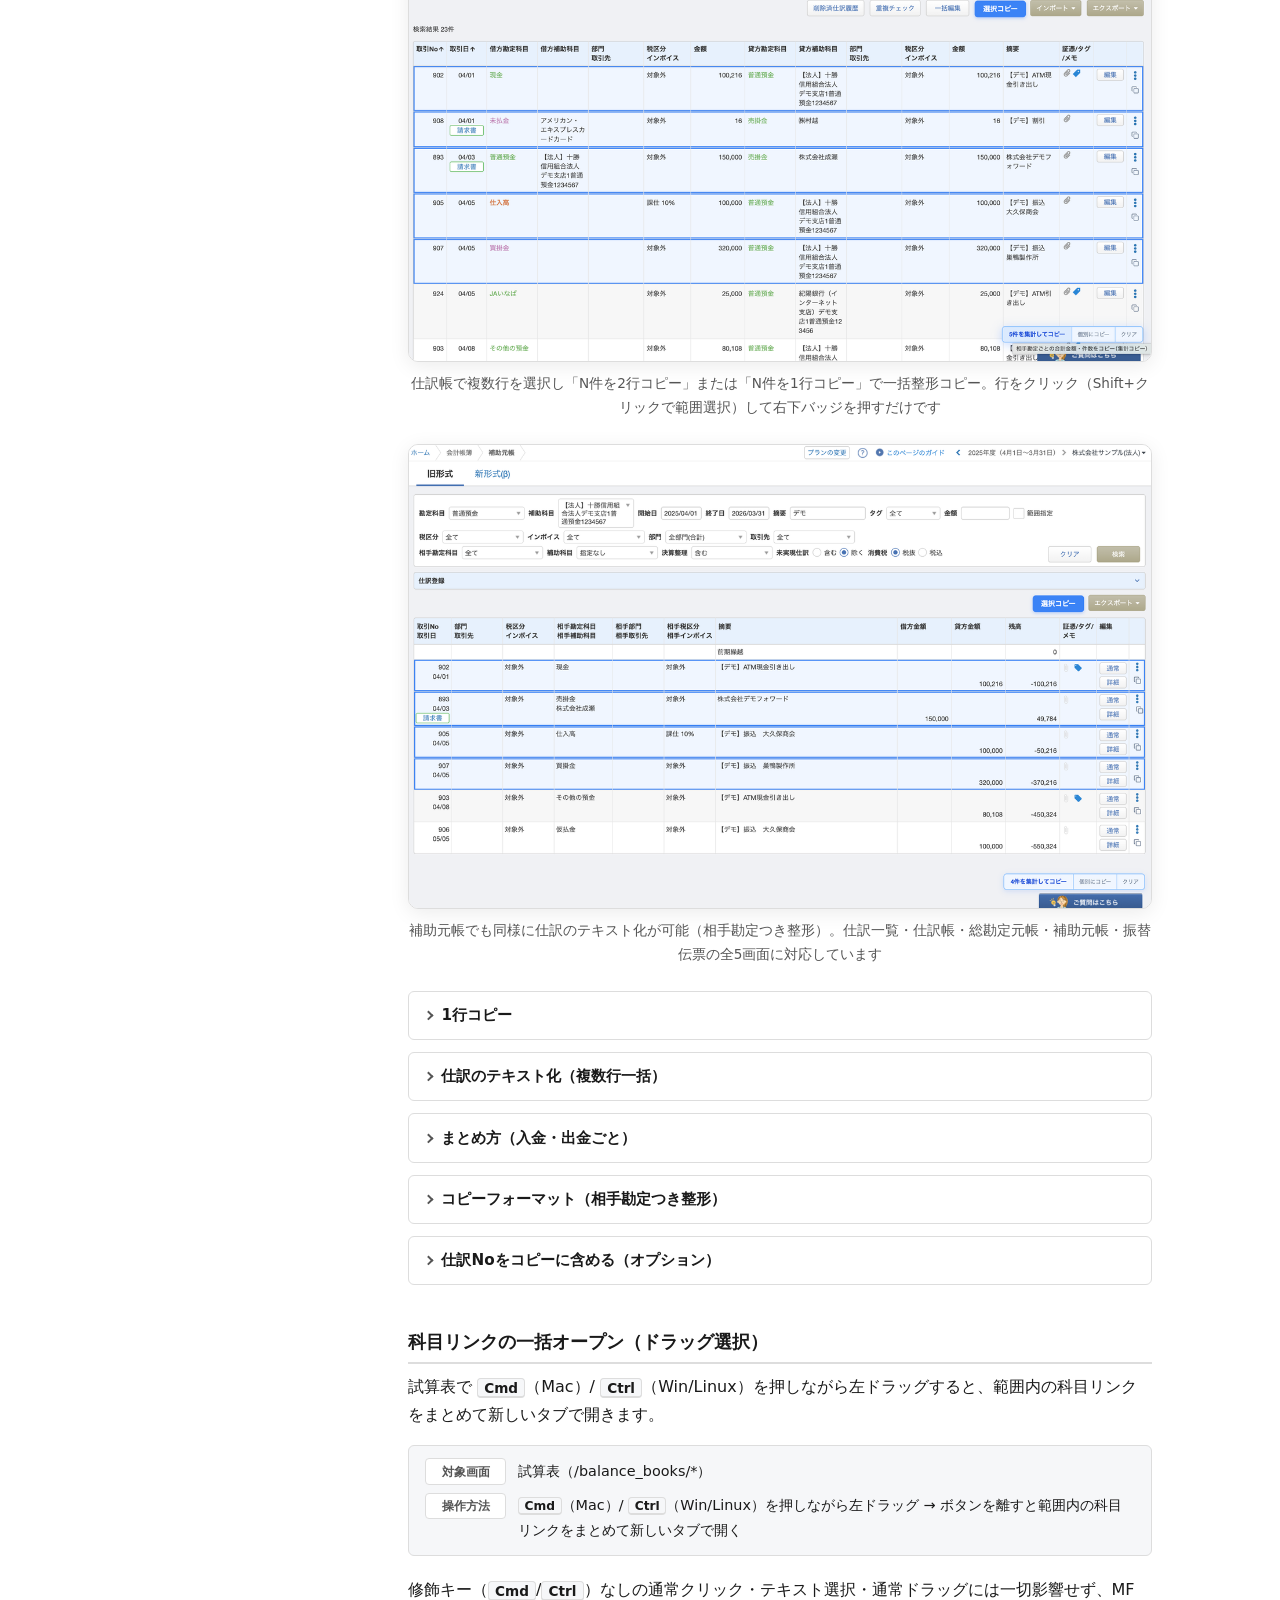
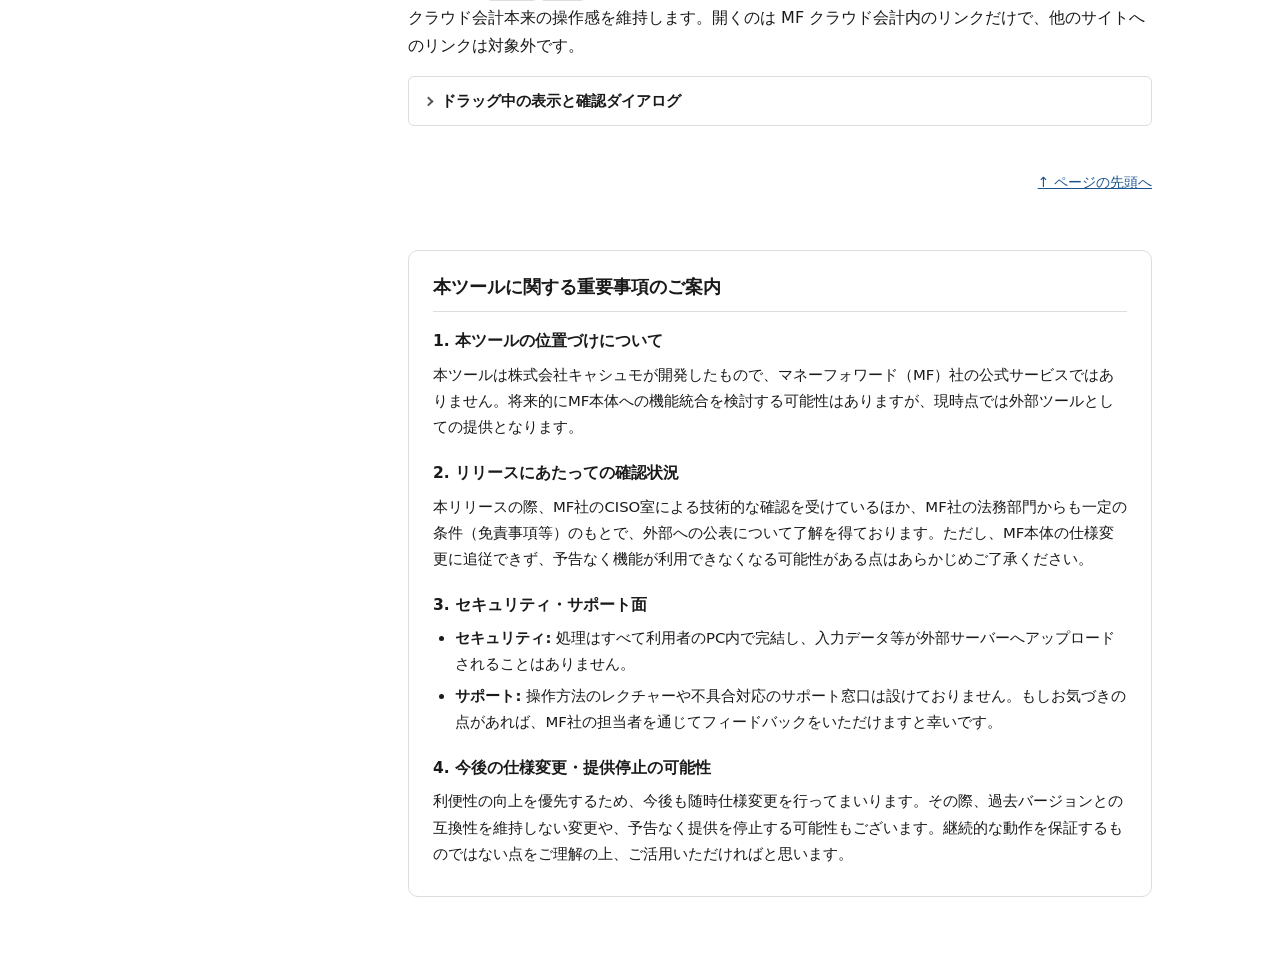
==== commit 50caf3f6: "Merge pull request #20 from cashmojp/docs/feature-version-list docs: 機能一覧に追加バージョンと実装済み／未実装を載せる" ====
--- a/index.html
+++ b/index.html
@@ -43,6 +43,7 @@
         <p class="toc-title">目次</p>
         <ol>
           <li><a href="#features">できること</a></li>
+          <li><a href="#feature-list">機能一覧</a></li>
           <li><a href="#setup">インストール後の設定</a></li>
           <li class="toc-group">
             <a href="#group-input">入力を助ける</a>
@@ -177,6 +178,98 @@
             </div>
           </div>
           <!-- 機能カードを追加するときは、該当グループの feature-cards に追加し、目次（nav.toc）と機能の説明（下の各セクション）にも対応する項目を足す -->
+        </section>
+
+        <!-- 機能一覧（追加されたバージョンと状態）。追加バージョンは mfca-labs-chrome の CHANGELOG.md に合わせる -->
+        <section class="page-section" id="feature-list" aria-labelledby="feature-list-title">
+          <h2 id="feature-list-title">機能一覧</h2>
+          <p>
+            各機能が追加されたバージョンと、いまの状態です。「未実装」の機能は、次のバージョンで追加する予定のもので、まだ Chrome ウェブストアの版では使えません。
+          </p>
+          <div class="table-wrap">
+            <table class="feature-table">
+              <caption class="visually-hidden">機能ごとの追加バージョンと状態</caption>
+              <thead>
+                <tr>
+                  <th scope="col">機能</th>
+                  <th scope="col">追加バージョン</th>
+                  <th scope="col">状態</th>
+                </tr>
+              </thead>
+              <tbody>
+                <tr>
+                  <th scope="row"><a href="#feature-date">日付ショートカット</a></th>
+                  <td>1.1.0</td>
+                  <td><span class="status status-done">実装済み</span></td>
+                </tr>
+                <tr>
+                  <th scope="row"><a href="#feature-interest">受取利息の自動計算</a></th>
+                  <td>1.0.0</td>
+                  <td><span class="status status-done">実装済み</span></td>
+                </tr>
+                <tr>
+                  <th scope="row"><a href="#feature-withholding">源泉税の計算（報酬・配当）</a></th>
+                  <td>1.13.0</td>
+                  <td><span class="status status-done">実装済み</span></td>
+                </tr>
+                <tr>
+                  <th scope="row"><a href="#feature-search">摘要の検索ボタン</a></th>
+                  <td>1.2.0</td>
+                  <td><span class="status status-done">実装済み</span></td>
+                </tr>
+                <tr>
+                  <th scope="row"><a href="#feature-amount">金額の合計・コピー</a></th>
+                  <td>1.4.0</td>
+                  <td><span class="status status-done">実装済み</span></td>
+                </tr>
+                <tr>
+                  <th scope="row"><a href="#feature-journal-copy">仕訳のコピー</a></th>
+                  <td>1.6.0</td>
+                  <td><span class="status status-done">実装済み</span></td>
+                </tr>
+                <tr>
+                  <th scope="row"><a href="#feature-trial-balance-link-opener">科目リンクの一括オープン</a></th>
+                  <td>1.7.17</td>
+                  <td><span class="status status-done">実装済み</span></td>
+                </tr>
+                <tr>
+                  <th scope="row"><a href="#feature-rule-auto-checker">ルール適用のみチェック</a></th>
+                  <td>1.11.0</td>
+                  <td><span class="status status-done">実装済み</span></td>
+                </tr>
+                <tr>
+                  <th scope="row"><a href="#feature-evidence-panel">証憑サイドパネル</a></th>
+                  <td>1.14.0</td>
+                  <td><span class="status status-done">実装済み</span></td>
+                </tr>
+                <tr>
+                  <th scope="row"><a href="#feature-month-end-marker">月が変わる行の目印</a></th>
+                  <td>1.14.0</td>
+                  <td><span class="status status-done">実装済み</span></td>
+                </tr>
+                <tr>
+                  <th scope="row">和暦の併記（会計年度）</th>
+                  <td>2.1.0</td>
+                  <td><span class="status status-todo">未実装（2.1.0 で追加予定）</span></td>
+                </tr>
+                <tr>
+                  <th scope="row">過去仕訳パネル（摘要・金額で探す）</th>
+                  <td>2.1.0</td>
+                  <td><span class="status status-todo">未実装（2.1.0 で追加予定）</span></td>
+                </tr>
+                <tr>
+                  <th scope="row">全件合計（全ページ分の合計）</th>
+                  <td>2.1.0</td>
+                  <td><span class="status status-todo">未実装（2.1.0 で追加予定）</span></td>
+                </tr>
+                <tr>
+                  <th scope="row">補助科目をその場で作る</th>
+                  <td>2.1.0</td>
+                  <td><span class="status status-todo">未実装（2.1.0 で追加予定）</span></td>
+                </tr>
+              </tbody>
+            </table>
+          </div>
         </section>
 
         <!-- インストール後の設定 -->
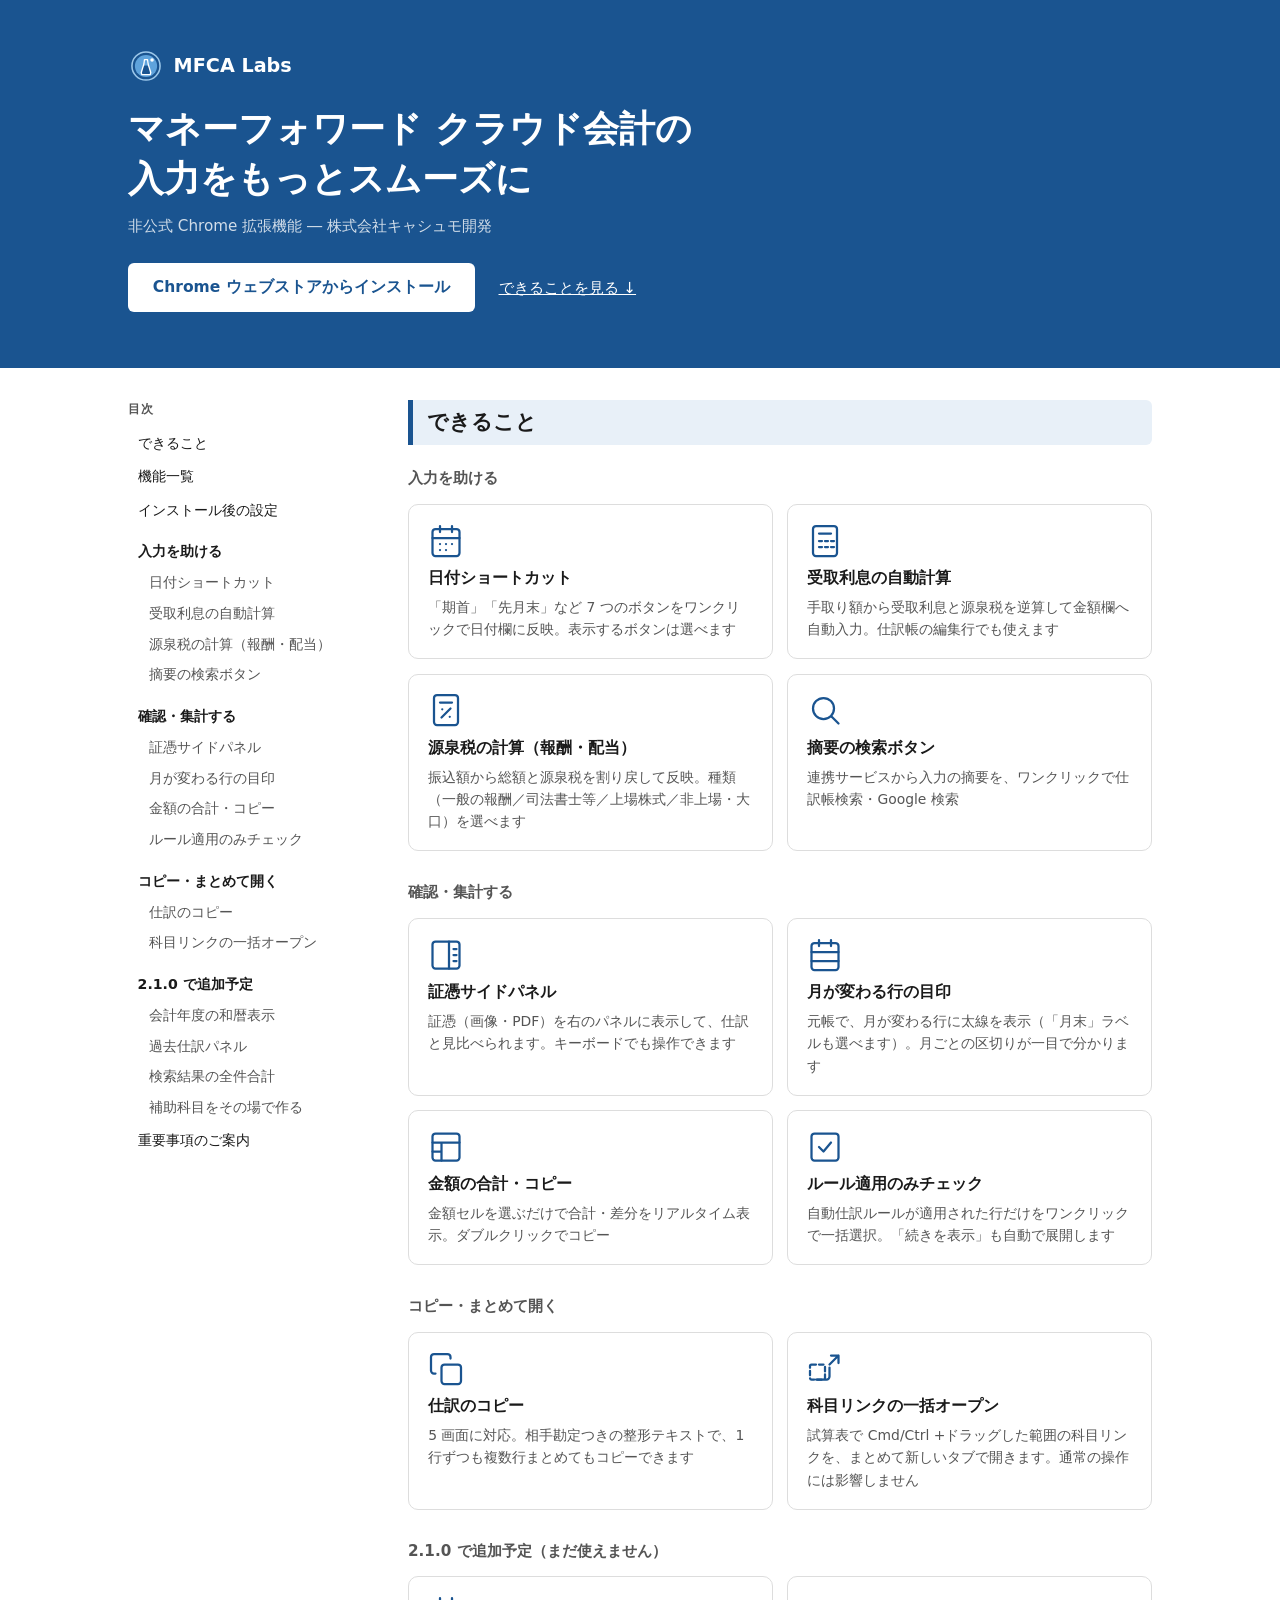
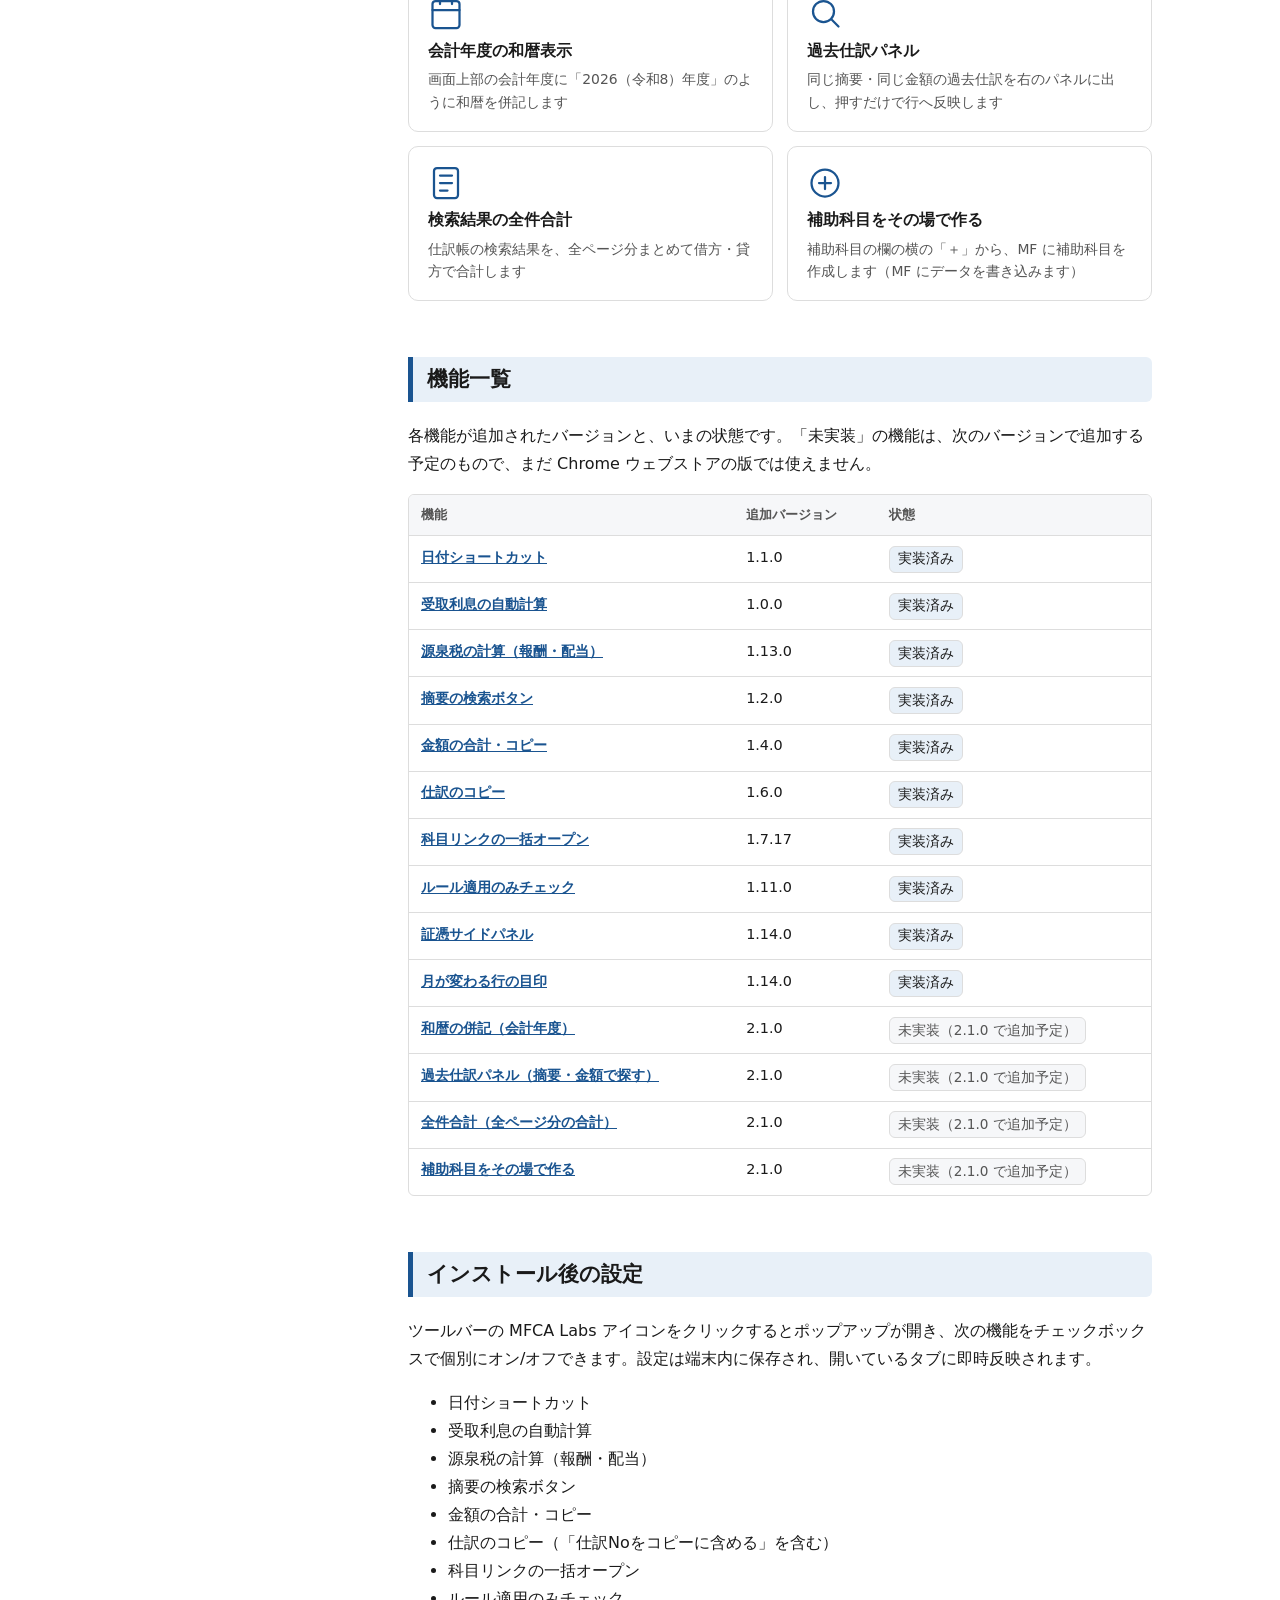
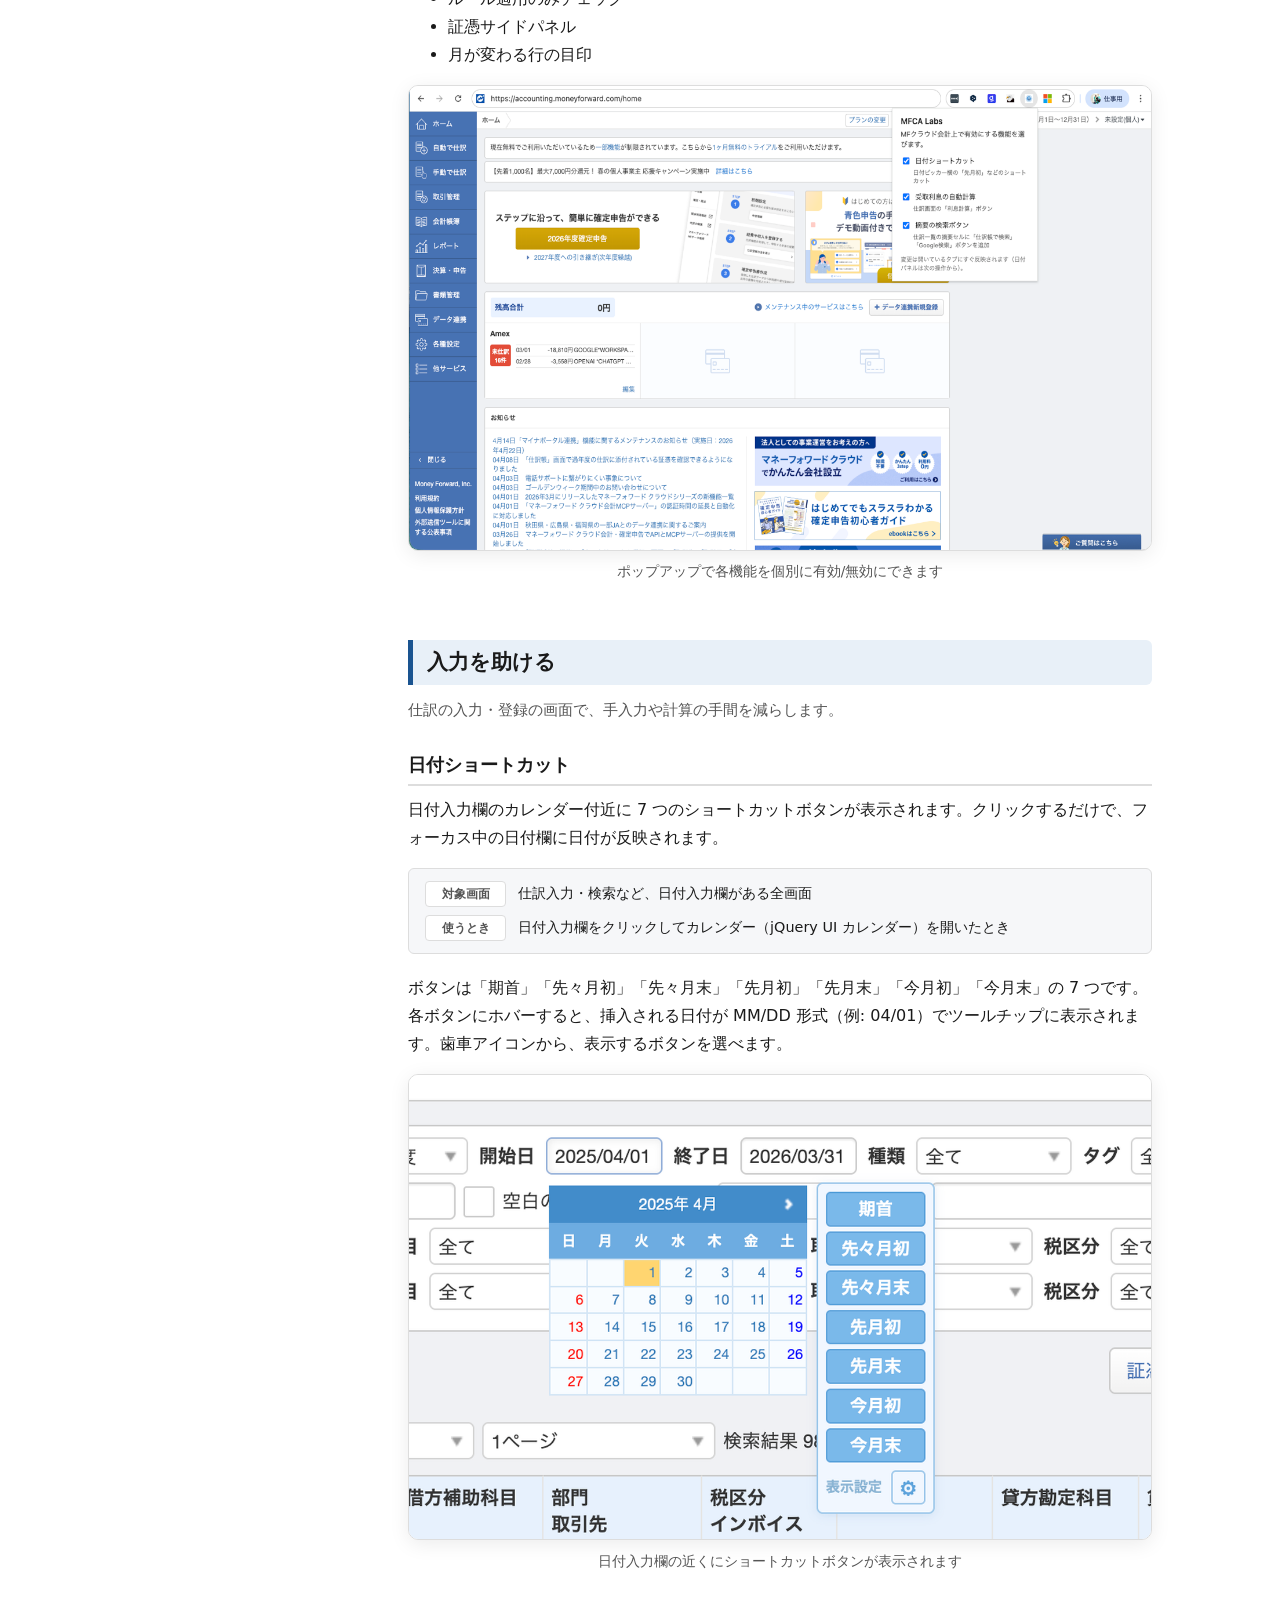
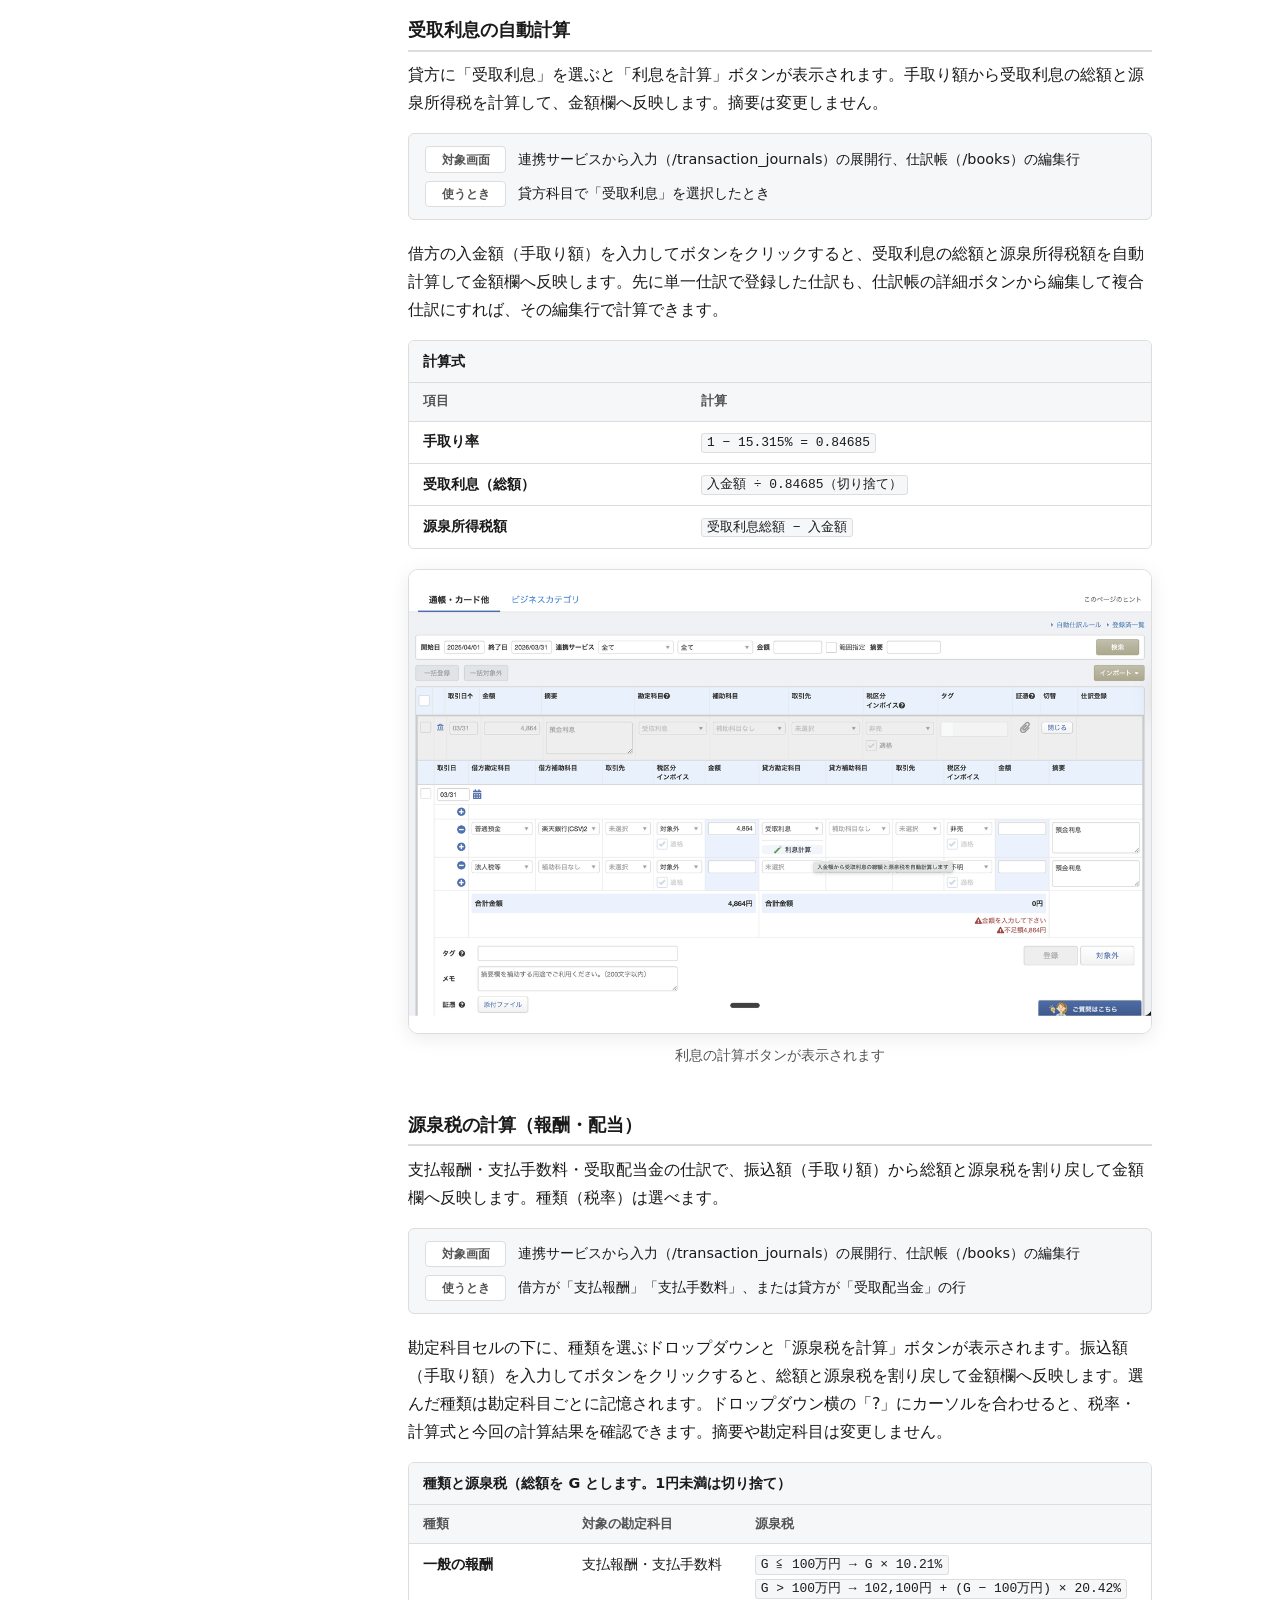
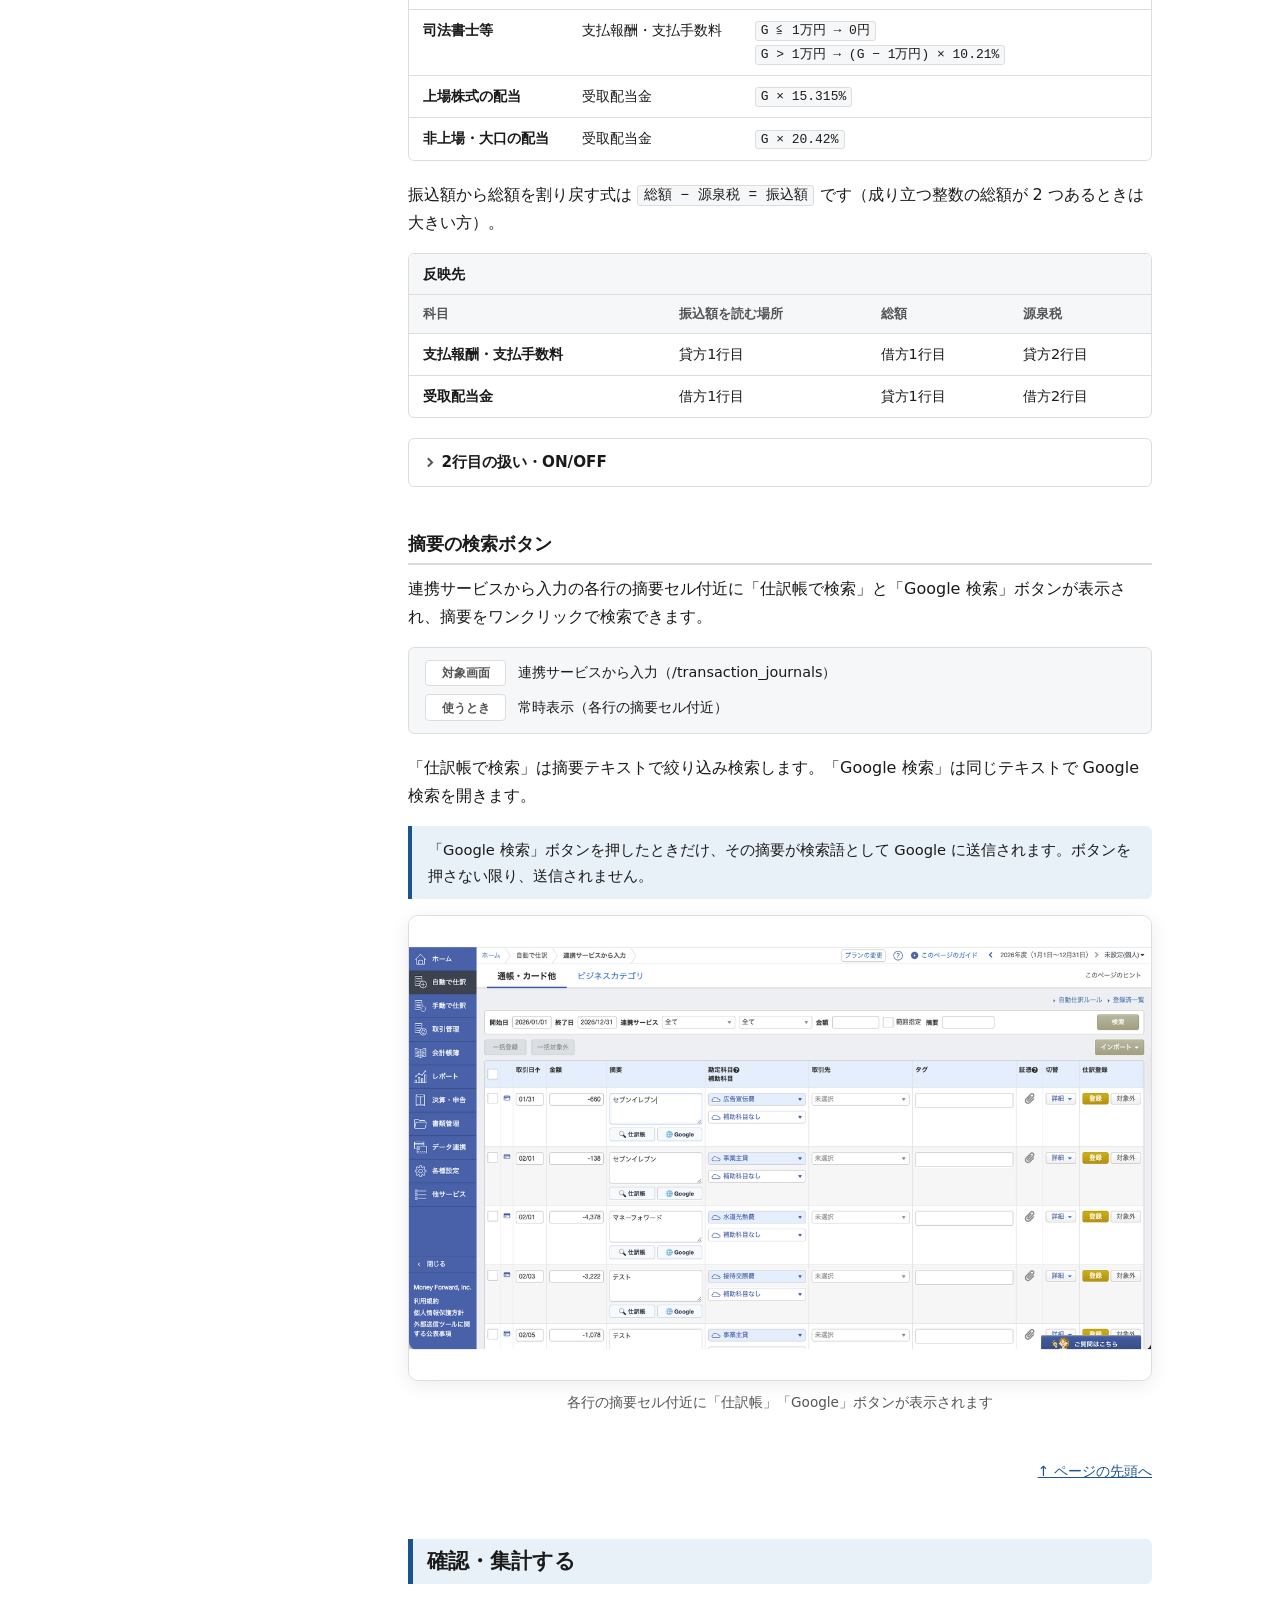
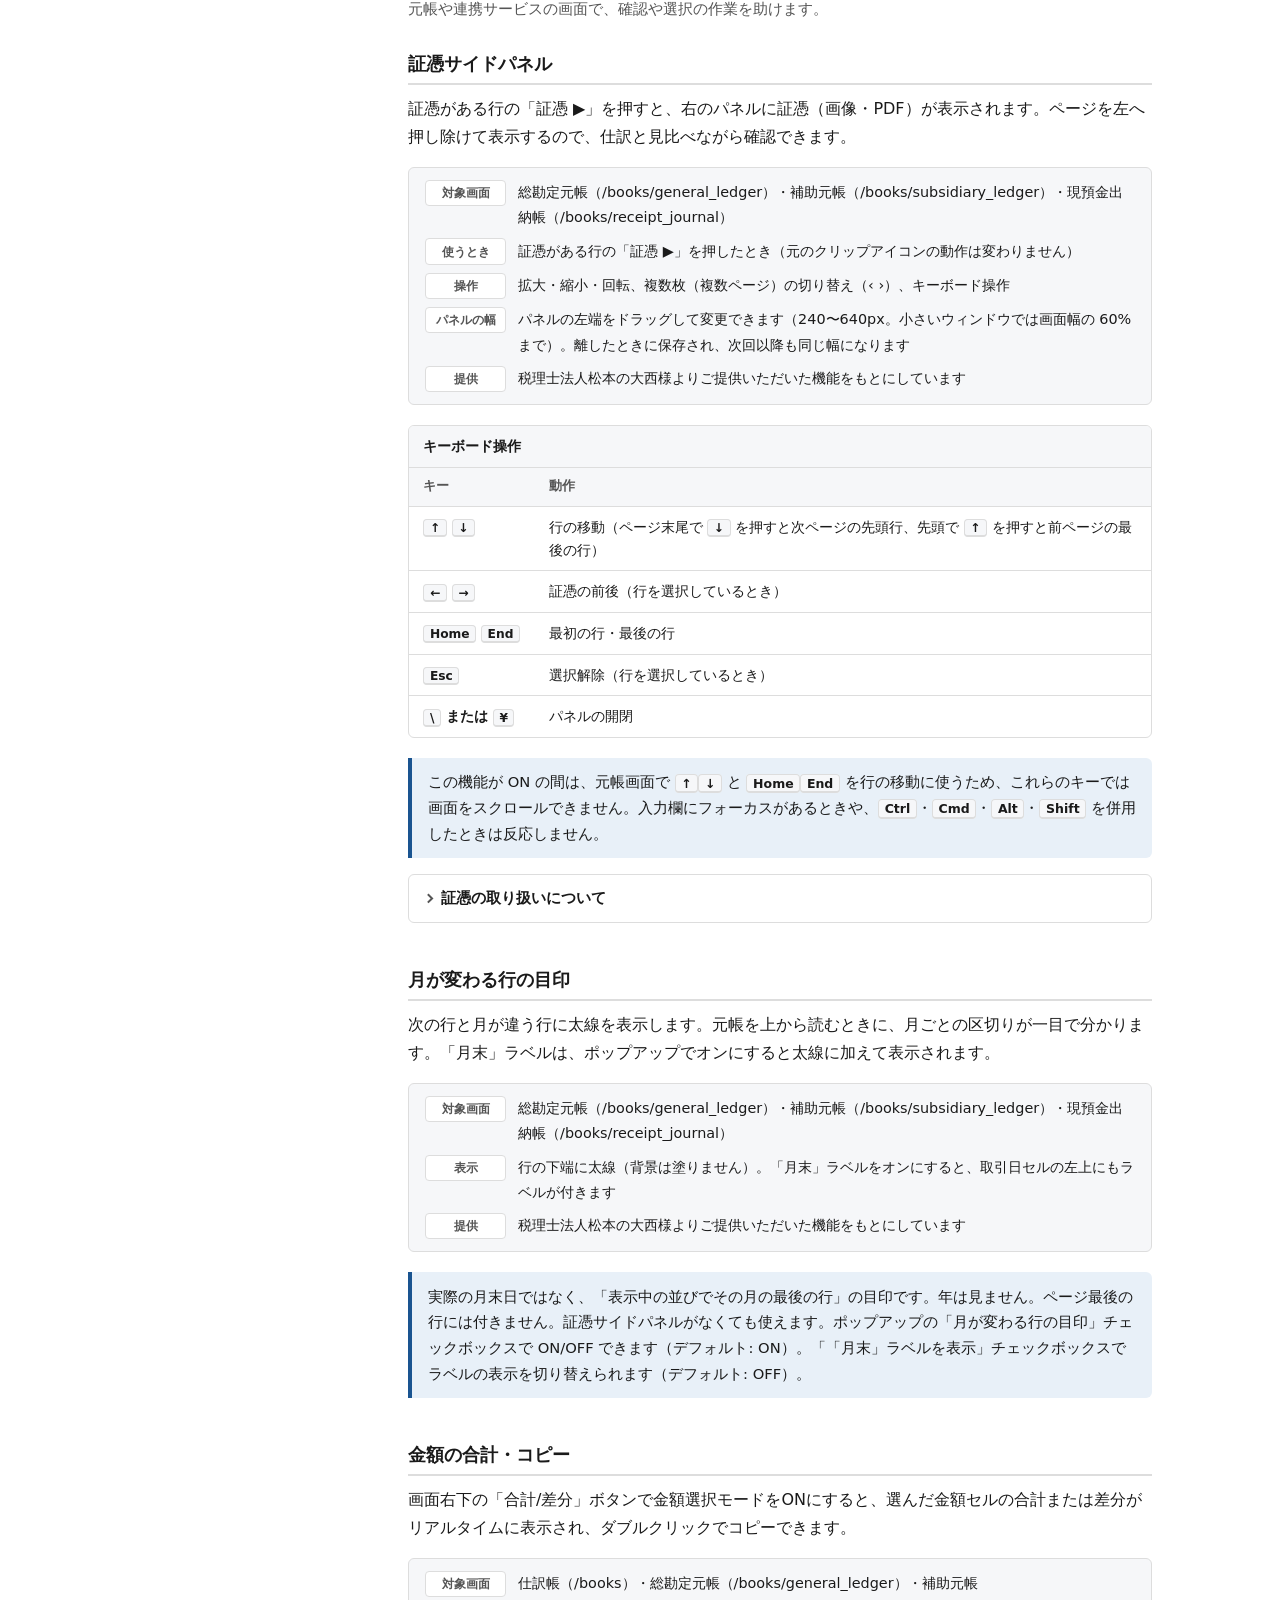
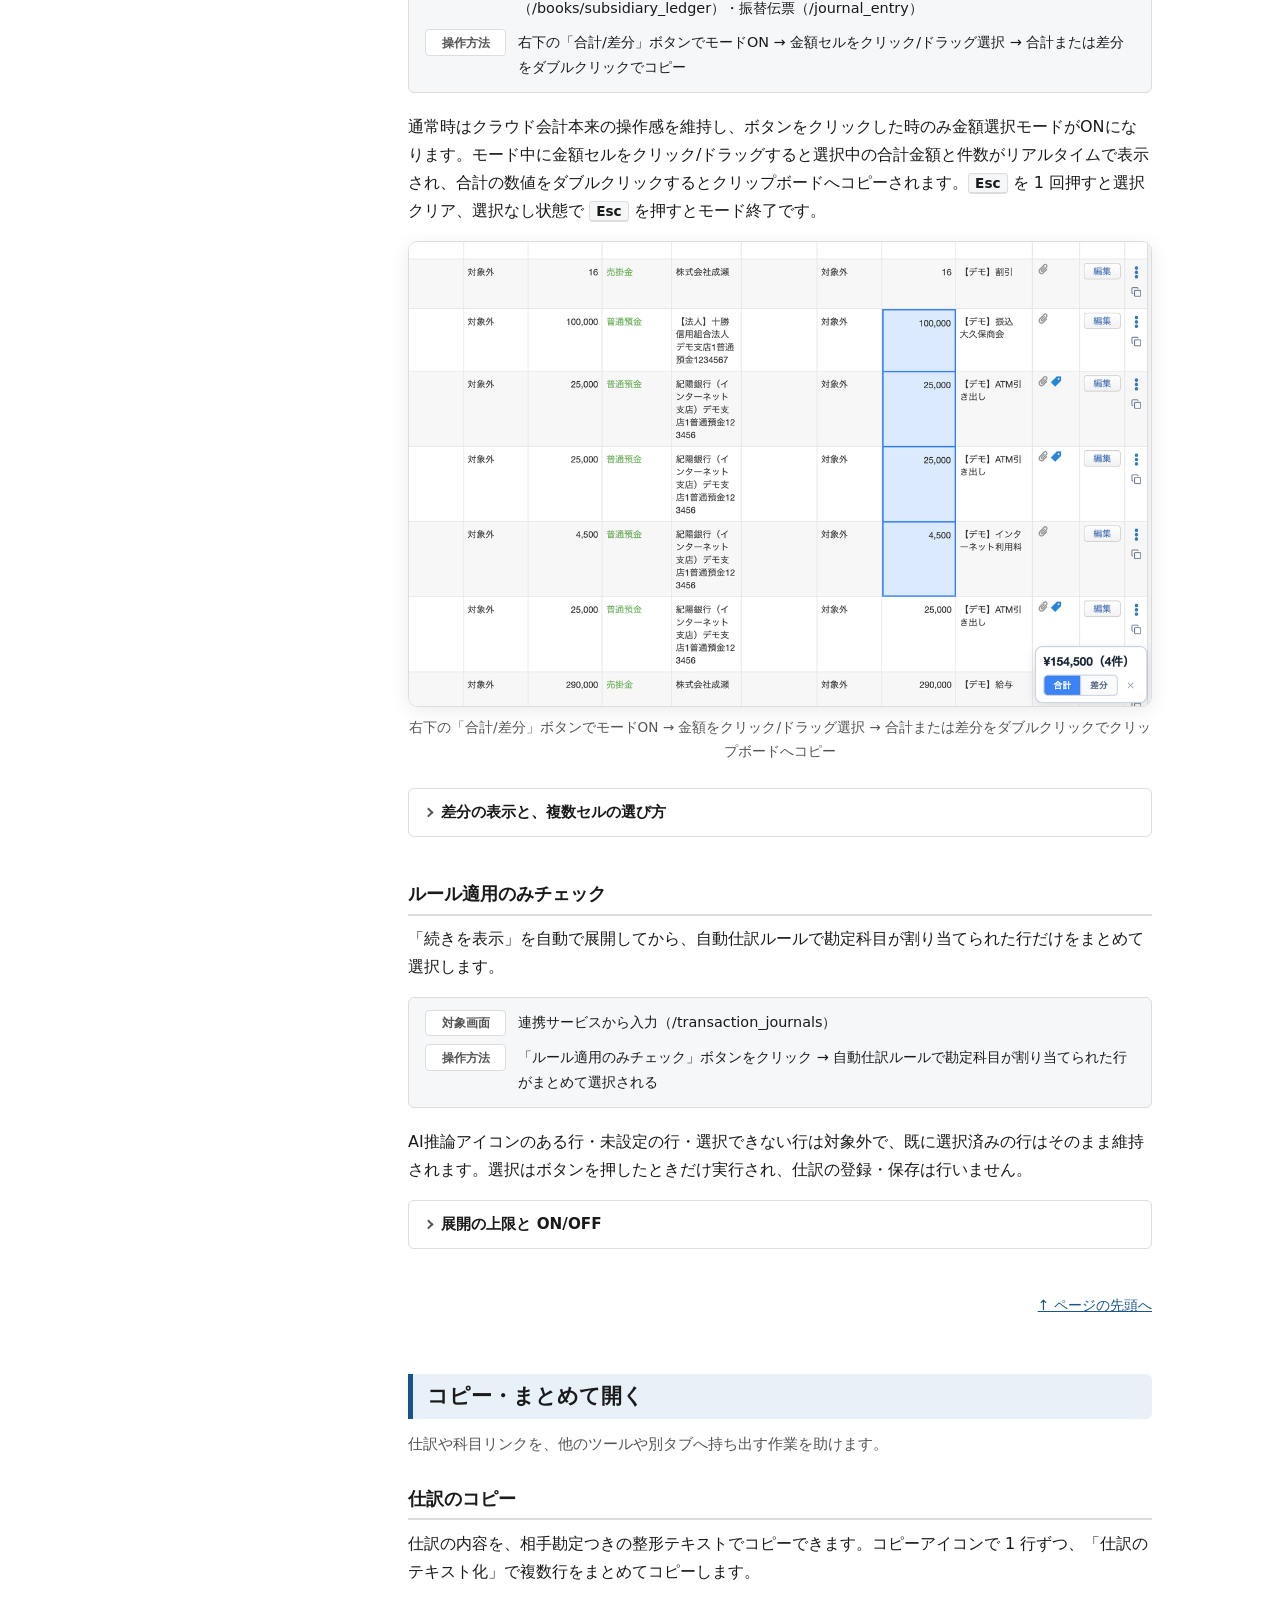
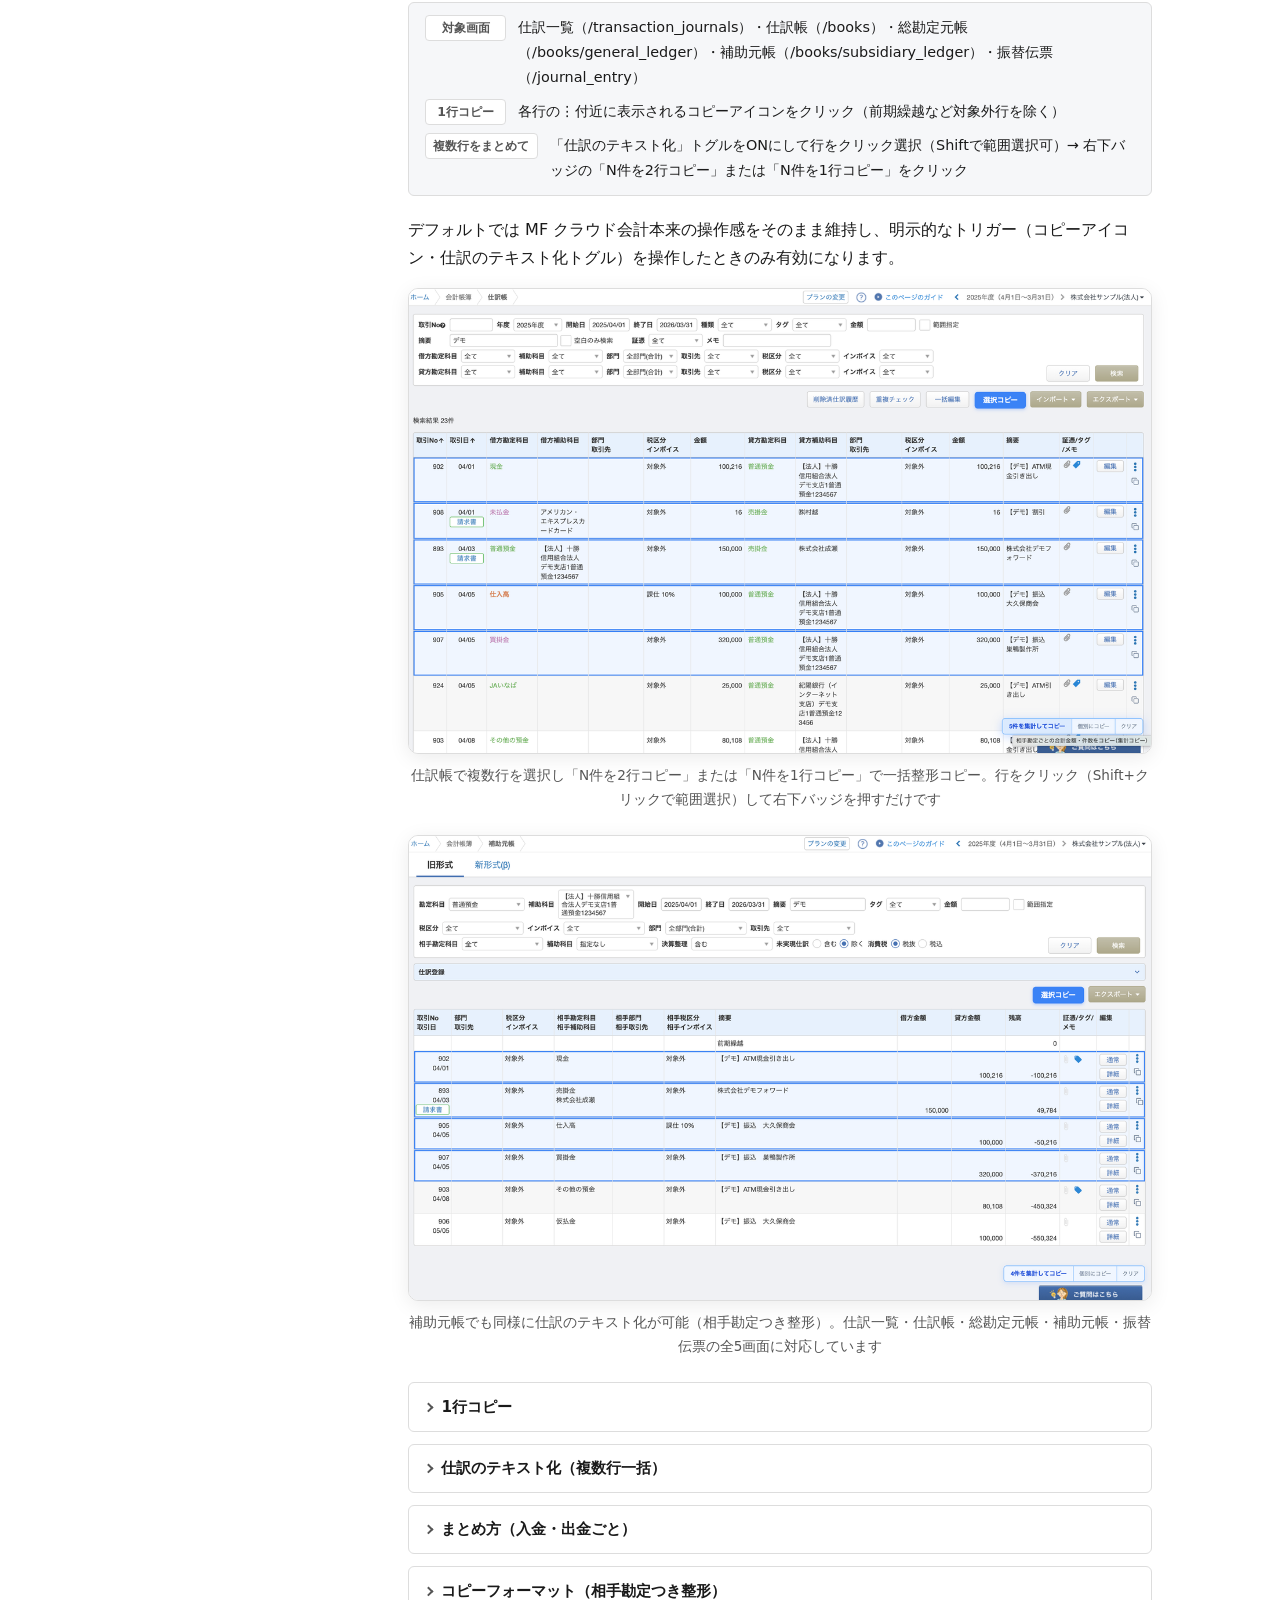
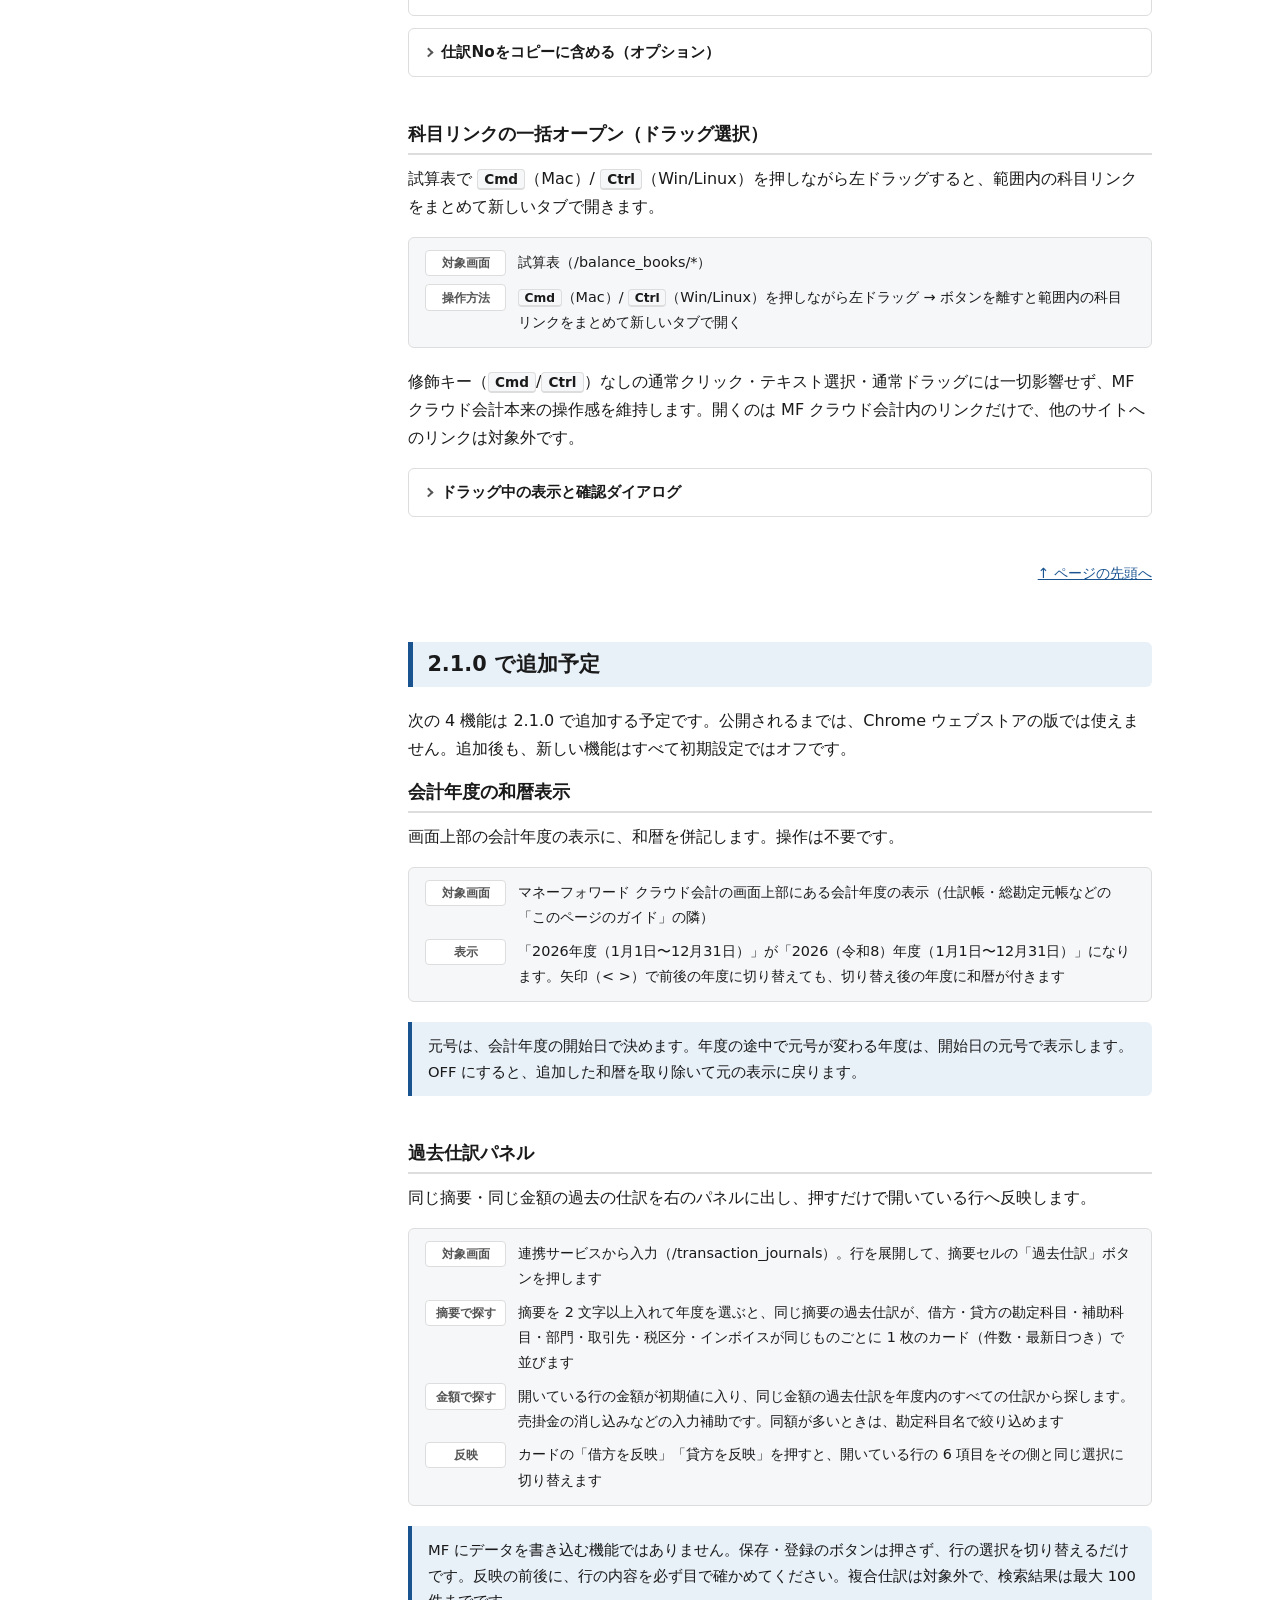
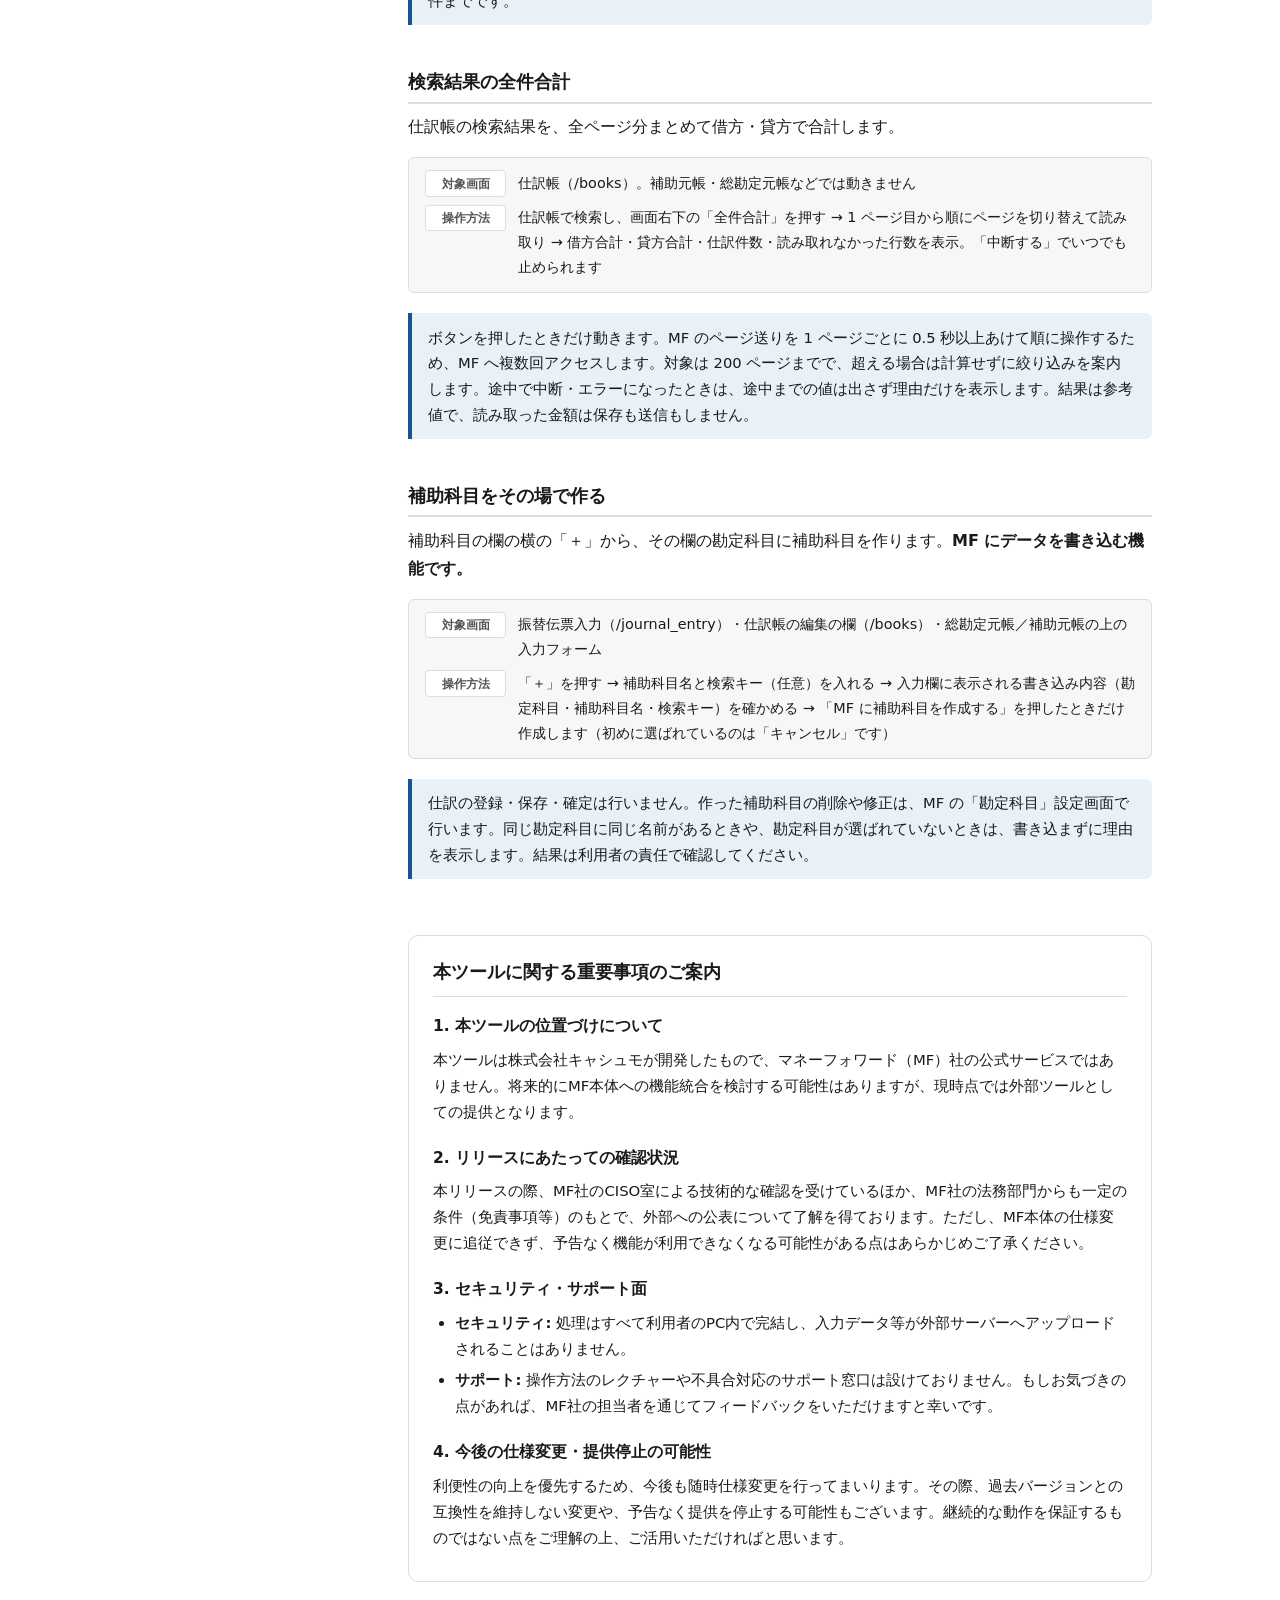
==== commit 88fb839b: "docs: 2.1.0 で追加予定の4機能の説明を載せる Co-Authored-By: Claude Sonnet 5.5 <noreply@anthropic.com>" ====
--- a/index.html
+++ b/index.html
@@ -70,6 +70,15 @@
               <li><a href="#feature-trial-balance-link-opener">科目リンクの一括オープン</a></li>
             </ul>
           </li>
+          <li class="toc-group">
+            <a href="#group-upcoming">2.1.0 で追加予定</a>
+            <ul>
+              <li><a href="#feature-wareki">会計年度の和暦表示</a></li>
+              <li><a href="#feature-past-journal">過去仕訳パネル</a></li>
+              <li><a href="#feature-total-all-pages">検索結果の全件合計</a></li>
+              <li><a href="#feature-sub-account-create">補助科目をその場で作る</a></li>
+            </ul>
+          </li>
           <li><a href="#notice">重要事項のご案内</a></li>
         </ol>
       </nav>
@@ -174,6 +183,39 @@
                 </svg>
                 <span class="card-title">科目リンクの一括オープン</span>
                 <p class="card-desc">試算表で Cmd/Ctrl +ドラッグした範囲の科目リンクを、まとめて新しいタブで開きます。通常の操作には影響しません</p>
+              </a>
+            </div>
+          </div>
+          <div class="overview-group">
+            <h3 class="overview-group-title">2.1.0 で追加予定（まだ使えません）</h3>
+            <div class="feature-cards">
+              <a href="#feature-wareki" class="feature-card">
+                <svg class="card-icon" viewBox="0 0 24 24" aria-hidden="true">
+                  <rect x="3" y="4" width="18" height="18" rx="2" /><path d="M16 2v4M8 2v4M3 10h18" />
+                </svg>
+                <span class="card-title">会計年度の和暦表示</span>
+                <p class="card-desc">画面上部の会計年度に「2026（令和8）年度」のように和暦を併記します</p>
+              </a>
+              <a href="#feature-past-journal" class="feature-card">
+                <svg class="card-icon" viewBox="0 0 24 24" aria-hidden="true">
+                  <circle cx="11" cy="11" r="7" /><path d="M21 21l-4.3-4.3" />
+                </svg>
+                <span class="card-title">過去仕訳パネル</span>
+                <p class="card-desc">同じ摘要・同じ金額の過去仕訳を右のパネルに出し、押すだけで行へ反映します</p>
+              </a>
+              <a href="#feature-total-all-pages" class="feature-card">
+                <svg class="card-icon" viewBox="0 0 24 24" aria-hidden="true">
+                  <rect x="4" y="2" width="16" height="20" rx="2" /><path d="M8 7h8M8 12h8M8 17h5" />
+                </svg>
+                <span class="card-title">検索結果の全件合計</span>
+                <p class="card-desc">仕訳帳の検索結果を、全ページ分まとめて借方・貸方で合計します</p>
+              </a>
+              <a href="#feature-sub-account-create" class="feature-card">
+                <svg class="card-icon" viewBox="0 0 24 24" aria-hidden="true">
+                  <circle cx="12" cy="12" r="9" /><path d="M12 8v8M8 12h8" />
+                </svg>
+                <span class="card-title">補助科目をその場で作る</span>
+                <p class="card-desc">補助科目の欄の横の「＋」から、MF に補助科目を作成します（MF にデータを書き込みます）</p>
               </a>
             </div>
           </div>
@@ -248,22 +290,22 @@
                   <td><span class="status status-done">実装済み</span></td>
                 </tr>
                 <tr>
-                  <th scope="row">和暦の併記（会計年度）</th>
+                  <th scope="row"><a href="#feature-wareki">和暦の併記（会計年度）</a></th>
                   <td>2.1.0</td>
                   <td><span class="status status-todo">未実装（2.1.0 で追加予定）</span></td>
                 </tr>
                 <tr>
-                  <th scope="row">過去仕訳パネル（摘要・金額で探す）</th>
+                  <th scope="row"><a href="#feature-past-journal">過去仕訳パネル（摘要・金額で探す）</a></th>
                   <td>2.1.0</td>
                   <td><span class="status status-todo">未実装（2.1.0 で追加予定）</span></td>
                 </tr>
                 <tr>
-                  <th scope="row">全件合計（全ページ分の合計）</th>
+                  <th scope="row"><a href="#feature-total-all-pages">全件合計（全ページ分の合計）</a></th>
                   <td>2.1.0</td>
                   <td><span class="status status-todo">未実装（2.1.0 で追加予定）</span></td>
                 </tr>
                 <tr>
-                  <th scope="row">補助科目をその場で作る</th>
+                  <th scope="row"><a href="#feature-sub-account-create">補助科目をその場で作る</a></th>
                   <td>2.1.0</td>
                   <td><span class="status status-todo">未実装（2.1.0 で追加予定）</span></td>
                 </tr>
@@ -761,6 +803,98 @@
         </section>
 
         <!-- 重要事項のご案内 -->
+        <!-- 2.1.0 で追加予定の機能。2.1.0 の公開後は、対応するグループへ移し、機能一覧の表を「実装済み」に直す -->
+        <section class="page-section" id="group-upcoming" aria-labelledby="group-upcoming-title">
+          <h2 id="group-upcoming-title">2.1.0 で追加予定</h2>
+          <p>
+            次の 4 機能は 2.1.0 で追加する予定です。公開されるまでは、Chrome ウェブストアの版では使えません。追加後も、新しい機能はすべて初期設定ではオフです。
+          </p>
+          <article class="feature" id="feature-wareki">
+            <h3>会計年度の和暦表示</h3>
+            <p class="lead">
+              画面上部の会計年度の表示に、和暦を併記します。操作は不要です。
+            </p>
+            <dl class="meta">
+              <div>
+                <dt>対象画面</dt>
+                <dd>マネーフォワード クラウド会計の画面上部にある会計年度の表示（仕訳帳・総勘定元帳などの「このページのガイド」の隣）</dd>
+              </div>
+              <div>
+                <dt>表示</dt>
+                <dd>「2026年度（1月1日〜12月31日）」が「2026（令和8）年度（1月1日〜12月31日）」になります。矢印（&lt; &gt;）で前後の年度に切り替えても、切り替え後の年度に和暦が付きます</dd>
+              </div>
+            </dl>
+            <p class="note">
+              元号は、会計年度の開始日で決めます。年度の途中で元号が変わる年度は、開始日の元号で表示します。OFF にすると、追加した和暦を取り除いて元の表示に戻ります。
+            </p>
+          </article>
+          <article class="feature" id="feature-past-journal">
+            <h3>過去仕訳パネル</h3>
+            <p class="lead">
+              同じ摘要・同じ金額の過去の仕訳を右のパネルに出し、押すだけで開いている行へ反映します。
+            </p>
+            <dl class="meta">
+              <div>
+                <dt>対象画面</dt>
+                <dd>連携サービスから入力（/transaction_journals）。行を展開して、摘要セルの「過去仕訳」ボタンを押します</dd>
+              </div>
+              <div>
+                <dt>摘要で探す</dt>
+                <dd>摘要を 2 文字以上入れて年度を選ぶと、同じ摘要の過去仕訳が、借方・貸方の勘定科目・補助科目・部門・取引先・税区分・インボイスが同じものごとに 1 枚のカード（件数・最新日つき）で並びます</dd>
+              </div>
+              <div>
+                <dt>金額で探す</dt>
+                <dd>開いている行の金額が初期値に入り、同じ金額の過去仕訳を年度内のすべての仕訳から探します。売掛金の消し込みなどの入力補助です。同額が多いときは、勘定科目名で絞り込めます</dd>
+              </div>
+              <div>
+                <dt>反映</dt>
+                <dd>カードの「借方を反映」「貸方を反映」を押すと、開いている行の 6 項目をその側と同じ選択に切り替えます</dd>
+              </div>
+            </dl>
+            <p class="note">
+              MF にデータを書き込む機能ではありません。保存・登録のボタンは押さず、行の選択を切り替えるだけです。反映の前後に、行の内容を必ず目で確かめてください。複合仕訳は対象外で、検索結果は最大 100 件までです。
+            </p>
+          </article>
+          <article class="feature" id="feature-total-all-pages">
+            <h3>検索結果の全件合計</h3>
+            <p class="lead">
+              仕訳帳の検索結果を、全ページ分まとめて借方・貸方で合計します。
+            </p>
+            <dl class="meta">
+              <div>
+                <dt>対象画面</dt>
+                <dd>仕訳帳（/books）。補助元帳・総勘定元帳などでは動きません</dd>
+              </div>
+              <div>
+                <dt>操作方法</dt>
+                <dd>仕訳帳で検索し、画面右下の「全件合計」を押す → 1 ページ目から順にページを切り替えて読み取り → 借方合計・貸方合計・仕訳件数・読み取れなかった行数を表示。「中断する」でいつでも止められます</dd>
+              </div>
+            </dl>
+            <p class="note">
+              ボタンを押したときだけ動きます。MF のページ送りを 1 ページごとに 0.5 秒以上あけて順に操作するため、MF へ複数回アクセスします。対象は 200 ページまでで、超える場合は計算せずに絞り込みを案内します。途中で中断・エラーになったときは、途中までの値は出さず理由だけを表示します。結果は参考値で、読み取った金額は保存も送信もしません。
+            </p>
+          </article>
+          <article class="feature" id="feature-sub-account-create">
+            <h3>補助科目をその場で作る</h3>
+            <p class="lead">
+              補助科目の欄の横の「＋」から、その欄の勘定科目に補助科目を作ります。<strong>MF にデータを書き込む機能です。</strong>
+            </p>
+            <dl class="meta">
+              <div>
+                <dt>対象画面</dt>
+                <dd>振替伝票入力（/journal_entry）・仕訳帳の編集の欄（/books）・総勘定元帳／補助元帳の上の入力フォーム</dd>
+              </div>
+              <div>
+                <dt>操作方法</dt>
+                <dd>「＋」を押す → 補助科目名と検索キー（任意）を入れる → 入力欄に表示される書き込み内容（勘定科目・補助科目名・検索キー）を確かめる → 「MF に補助科目を作成する」を押したときだけ作成します（初めに選ばれているのは「キャンセル」です）</dd>
+              </div>
+            </dl>
+            <p class="note">
+              仕訳の登録・保存・確定は行いません。作った補助科目の削除や修正は、MF の「勘定科目」設定画面で行います。同じ勘定科目に同じ名前があるときや、勘定科目が選ばれていないときは、書き込まずに理由を表示します。結果は利用者の責任で確認してください。
+            </p>
+          </article>
+        </section>
+
         <section class="notice" id="notice" aria-labelledby="notice-title">
           <h2 id="notice-title">本ツールに関する重要事項のご案内</h2>
 
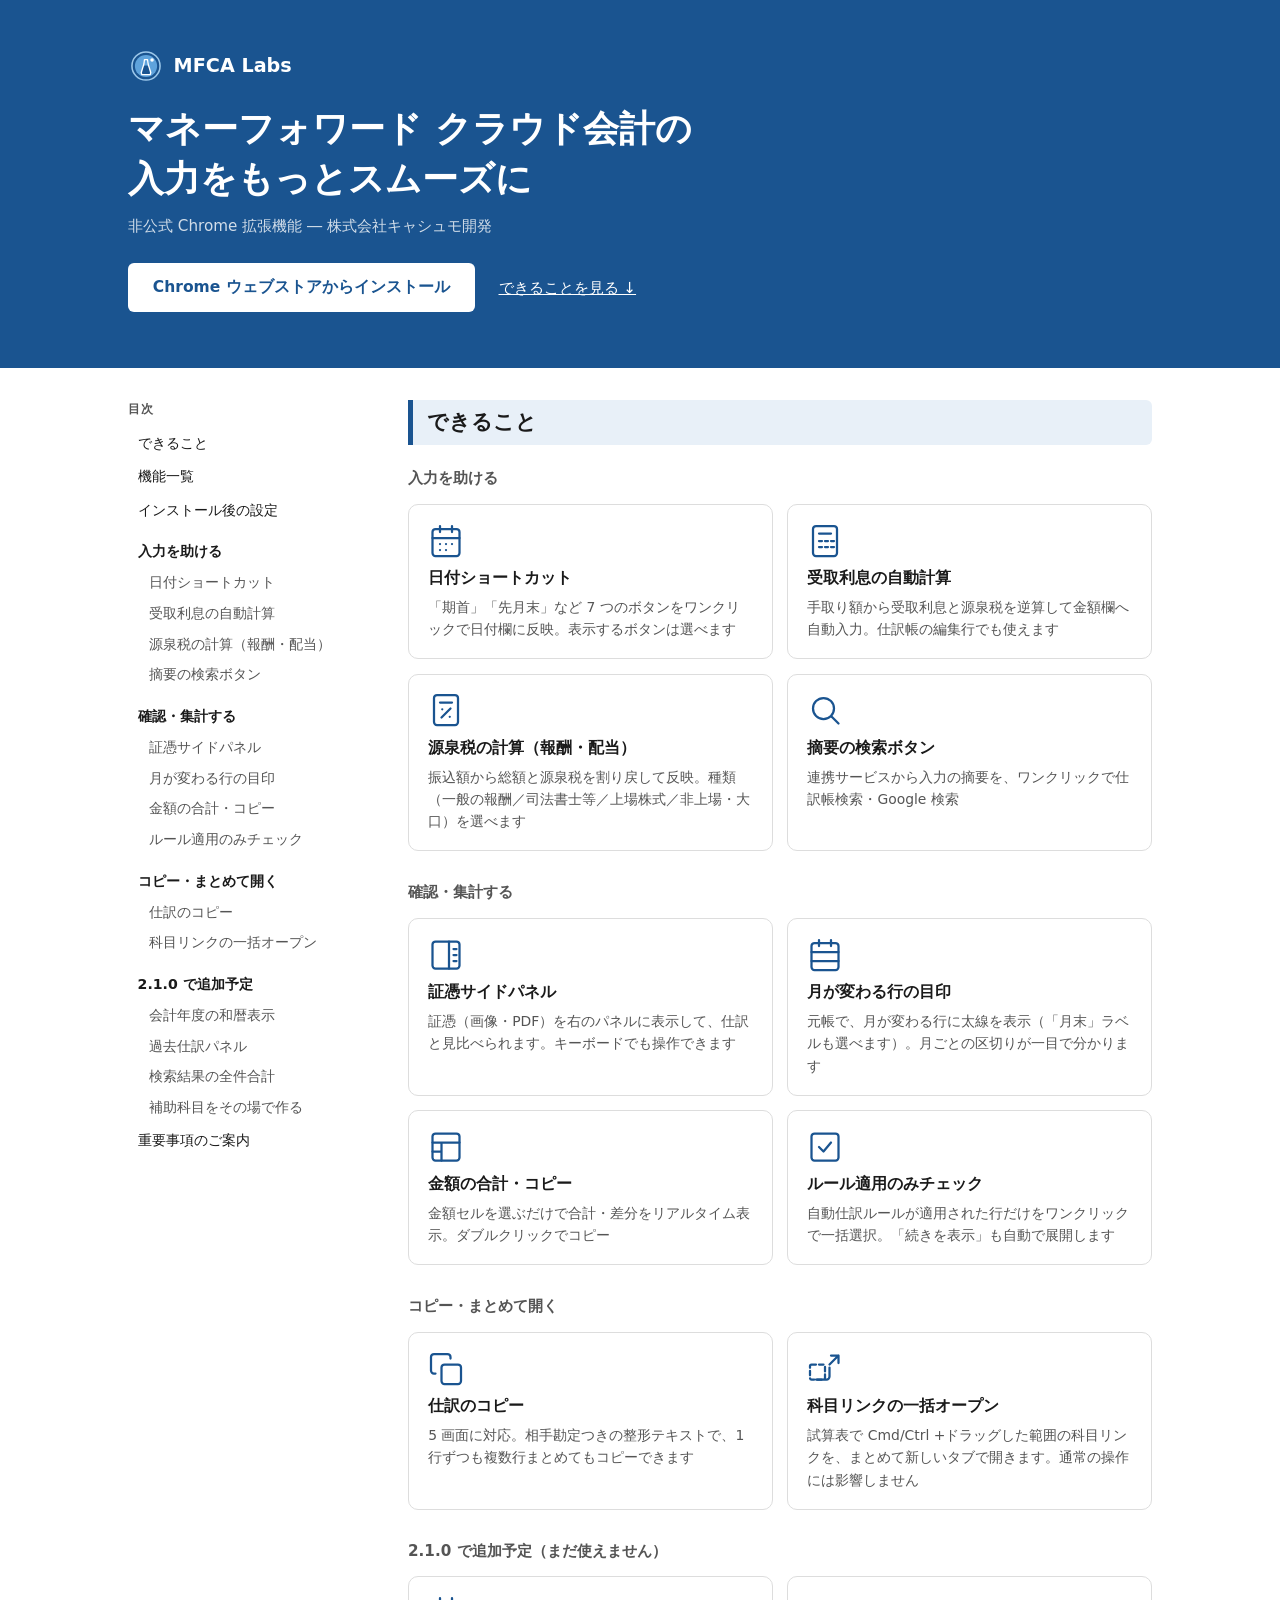
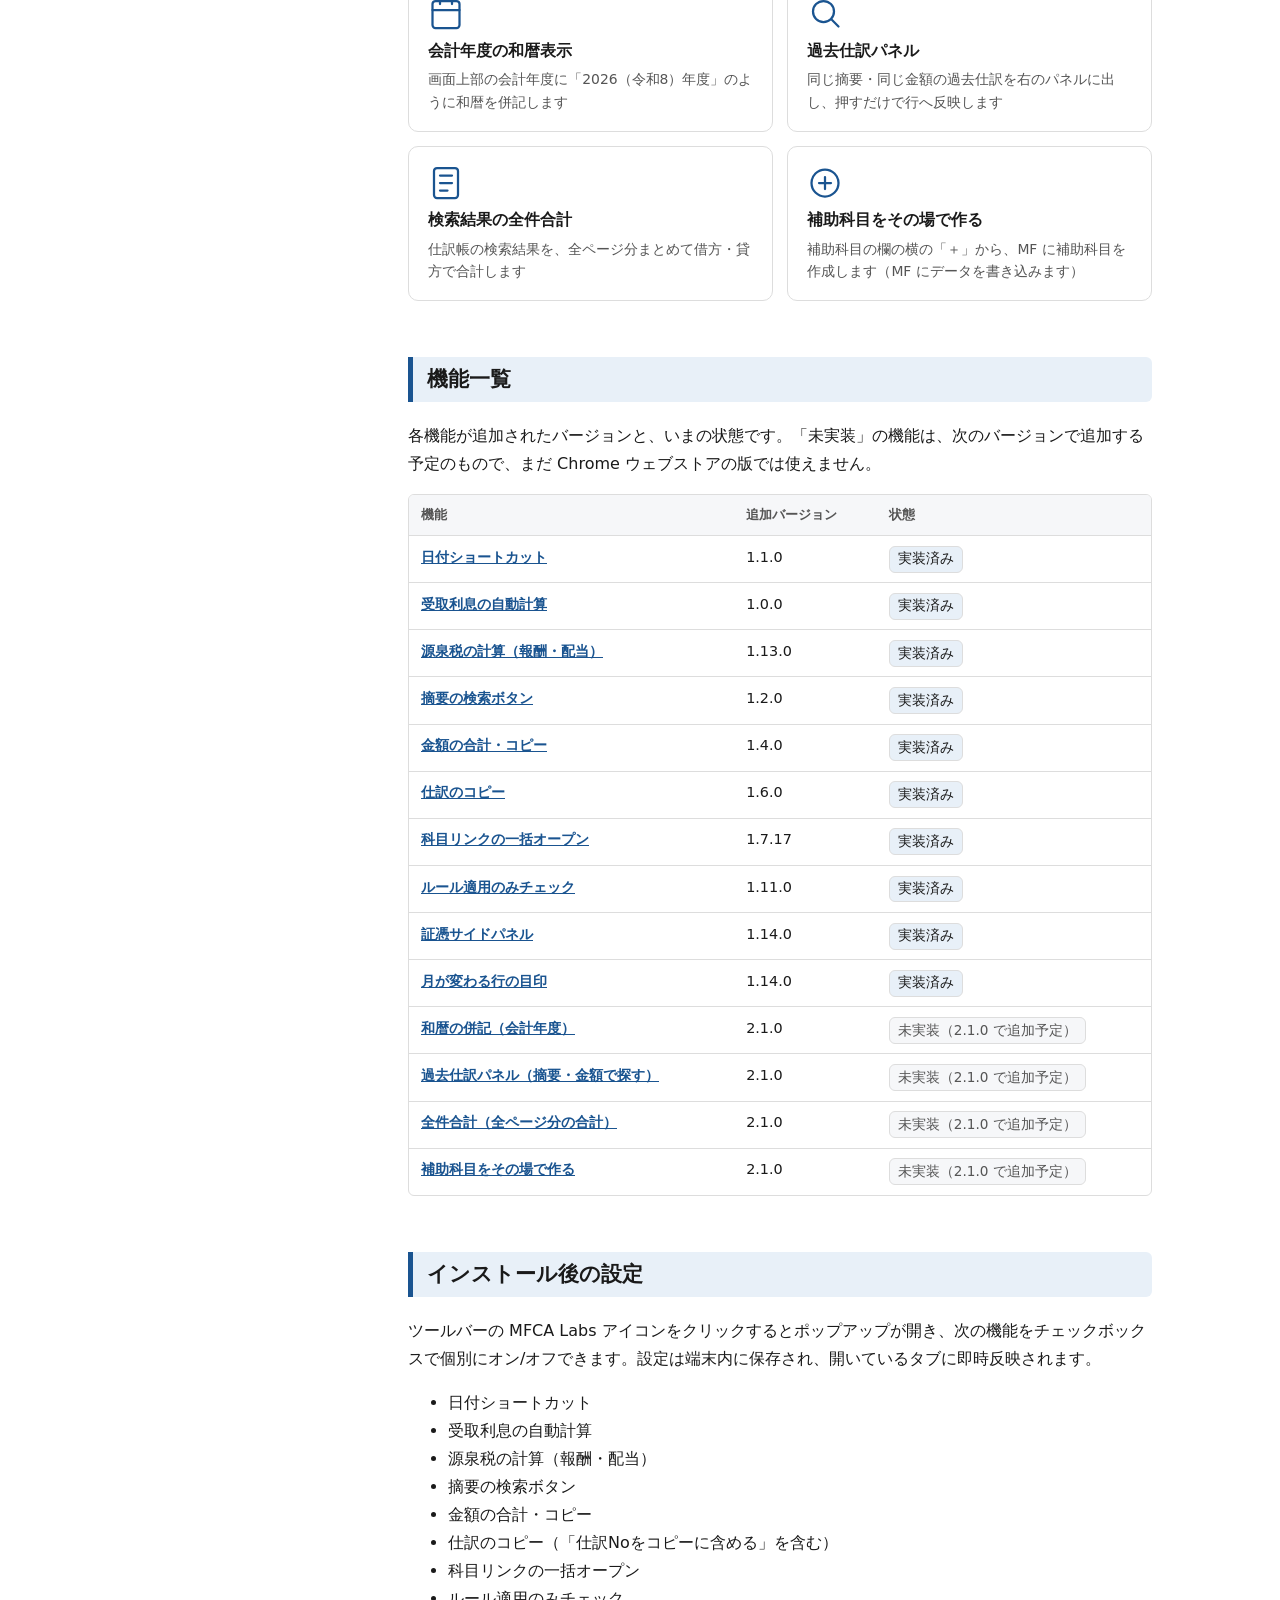
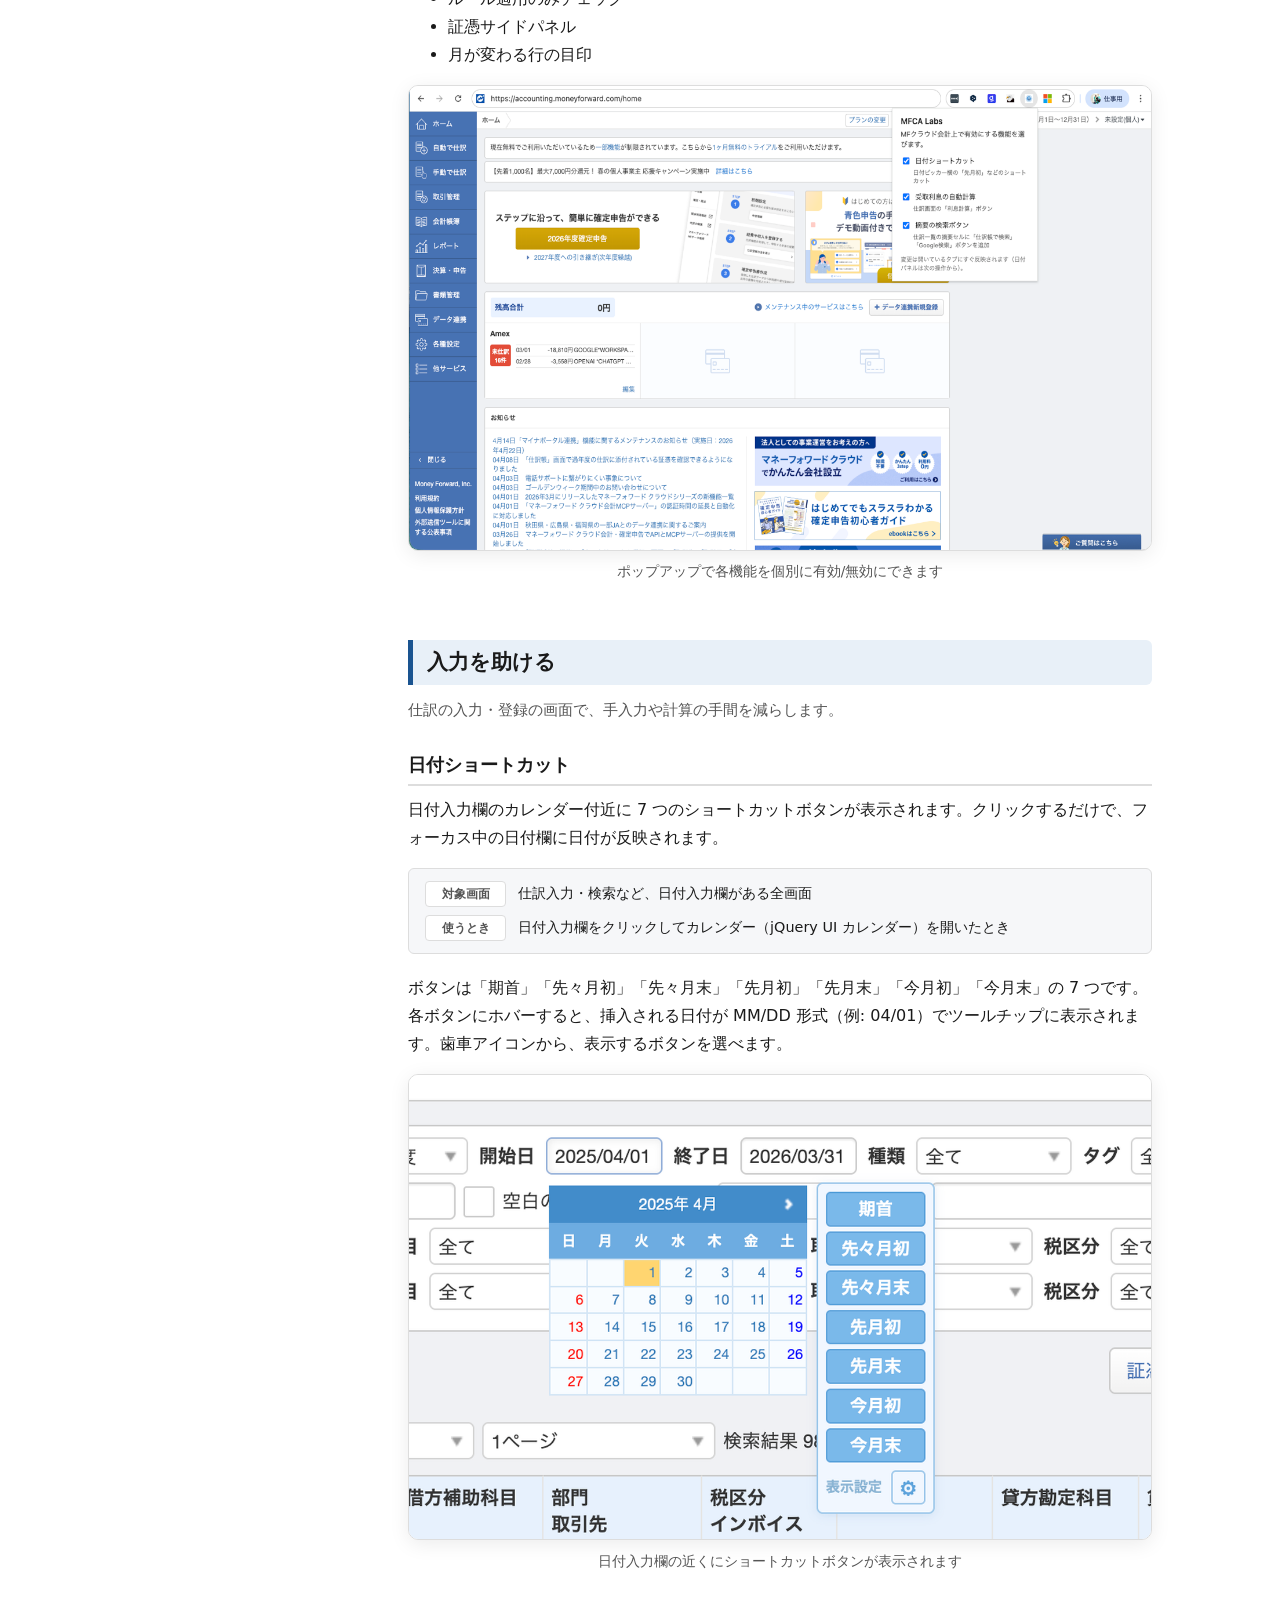
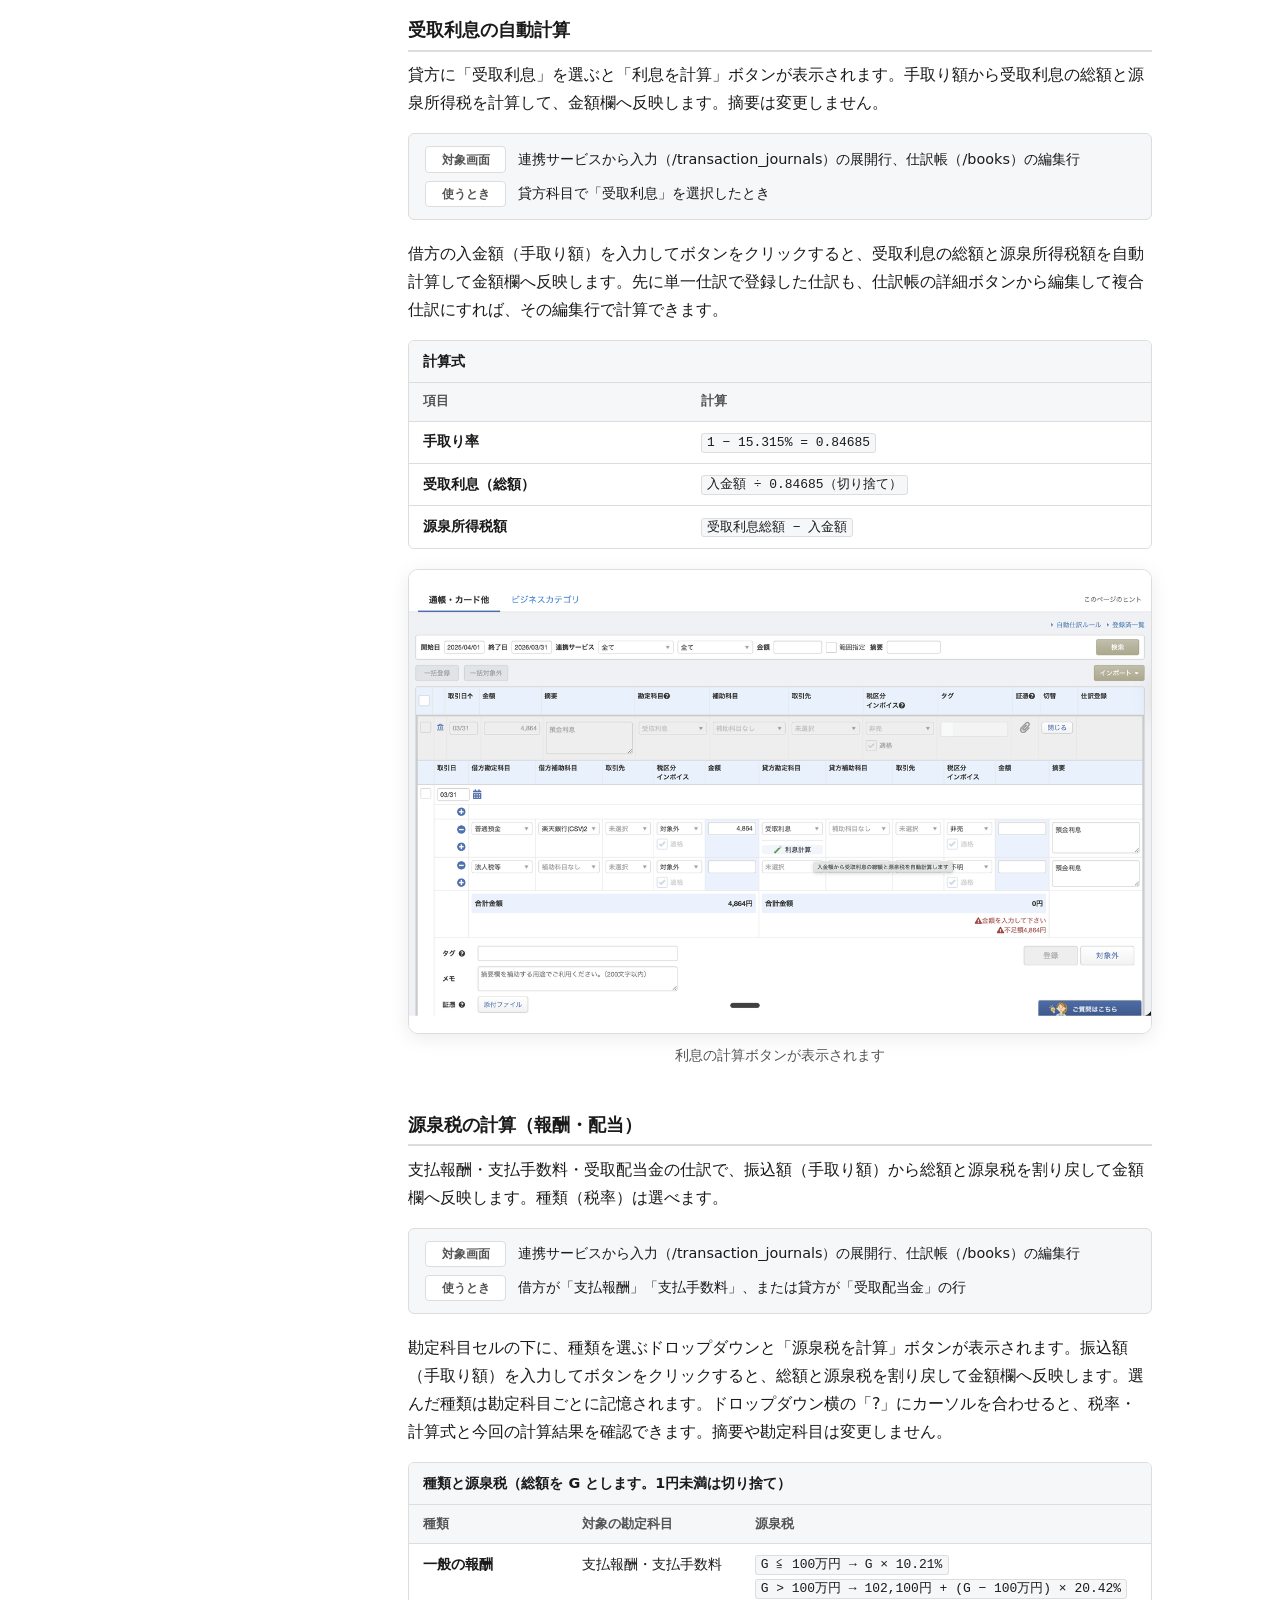
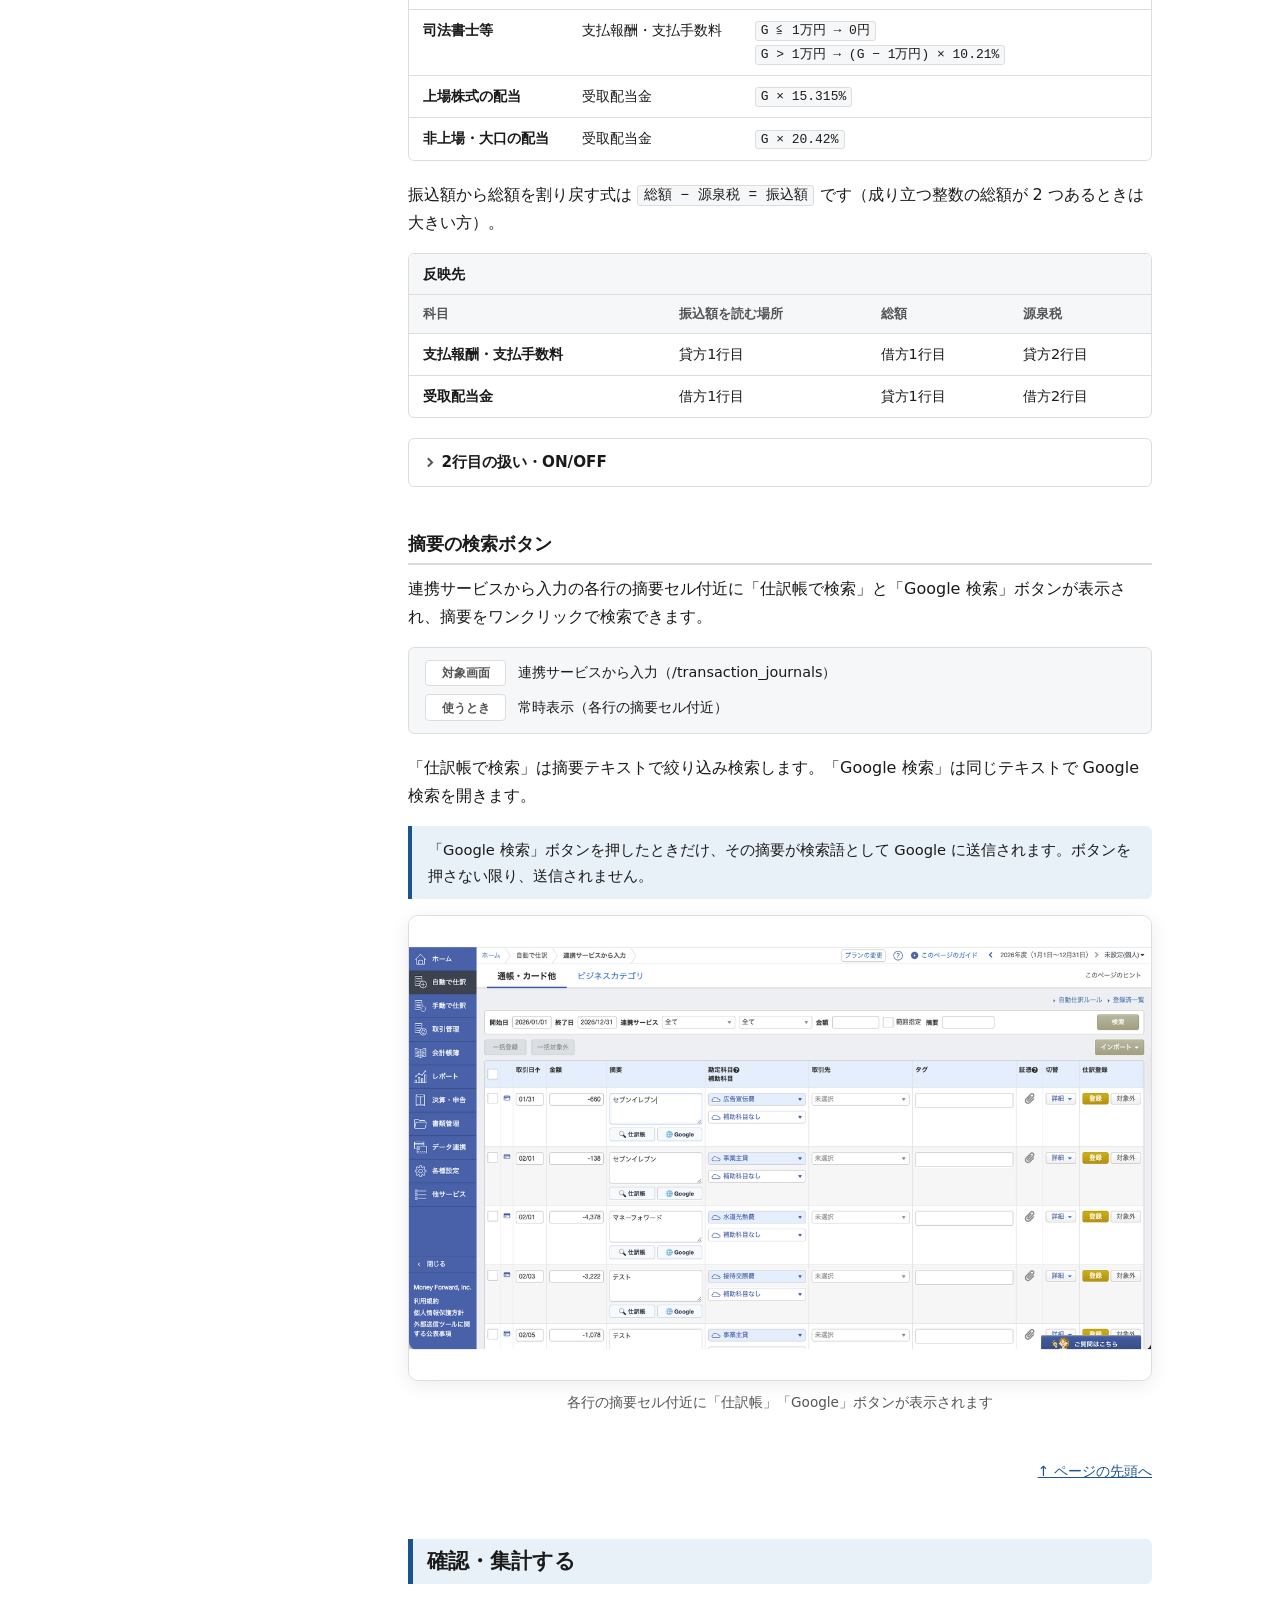
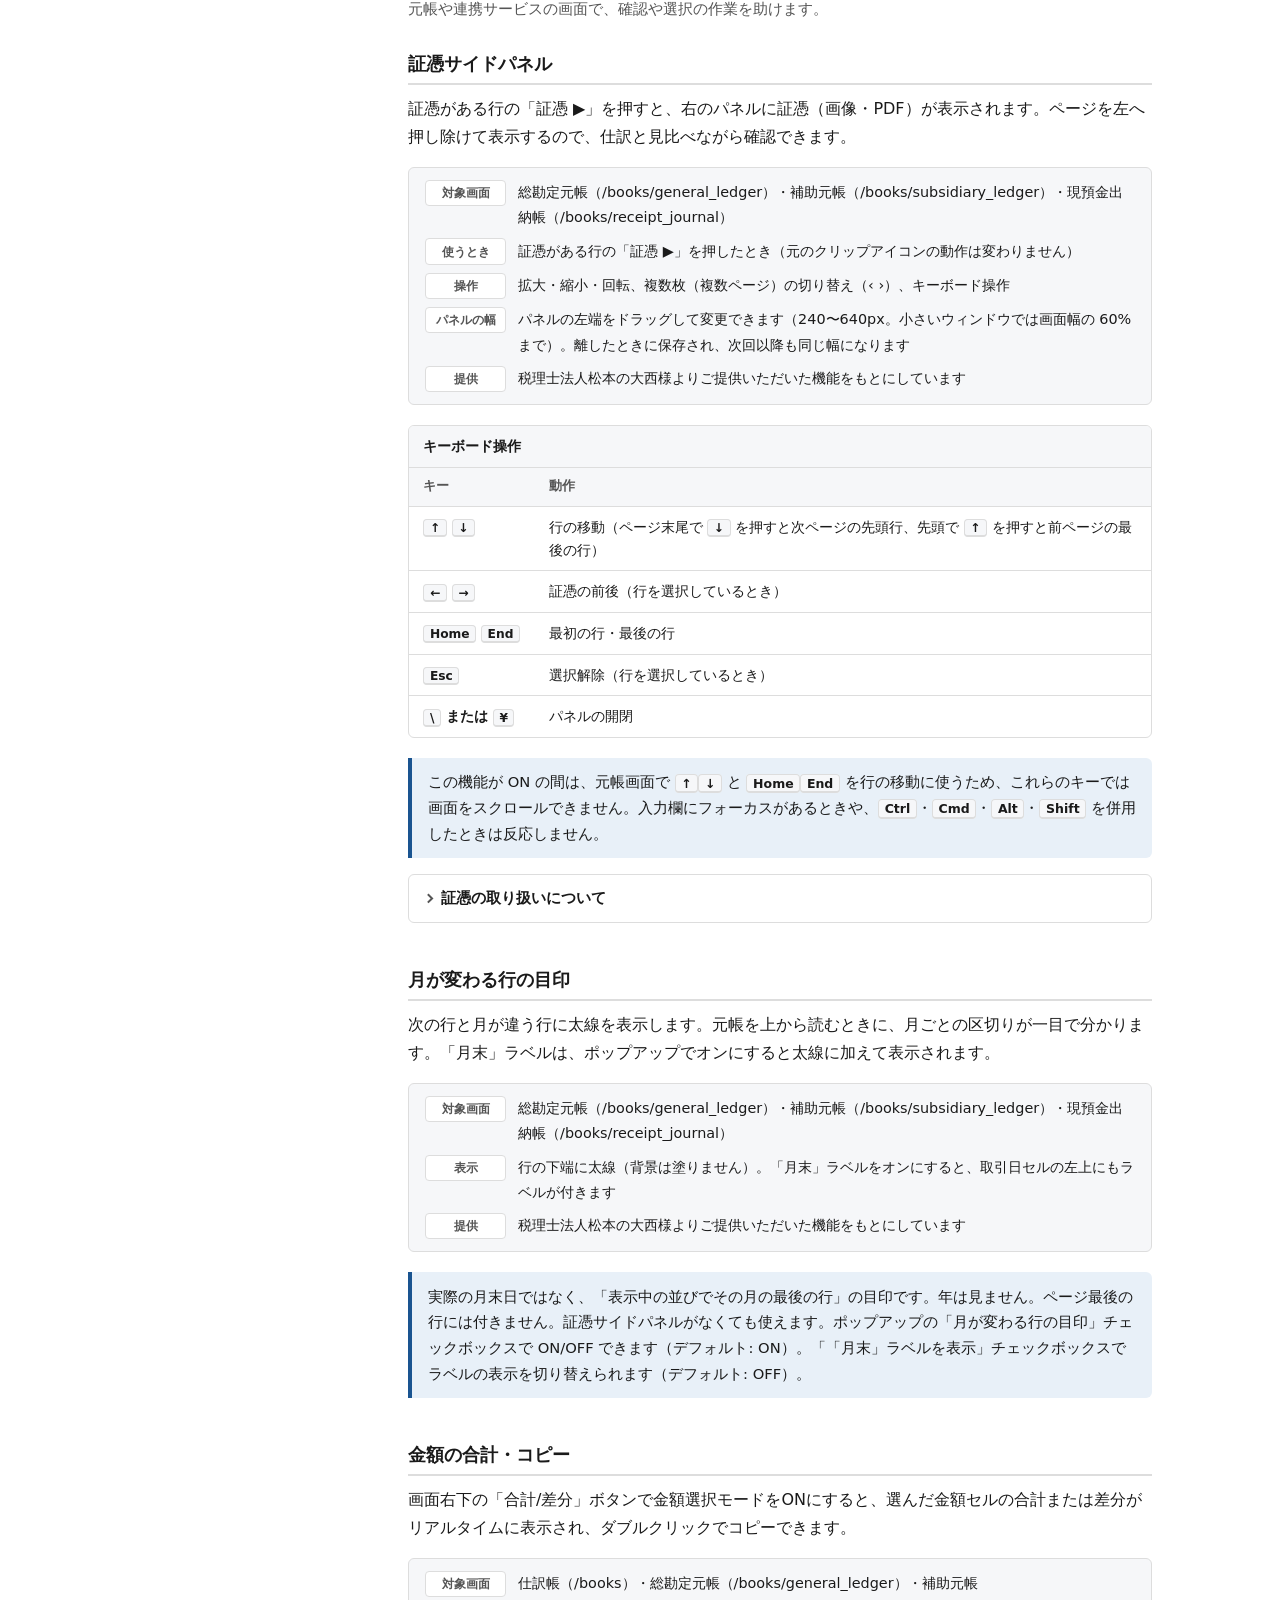
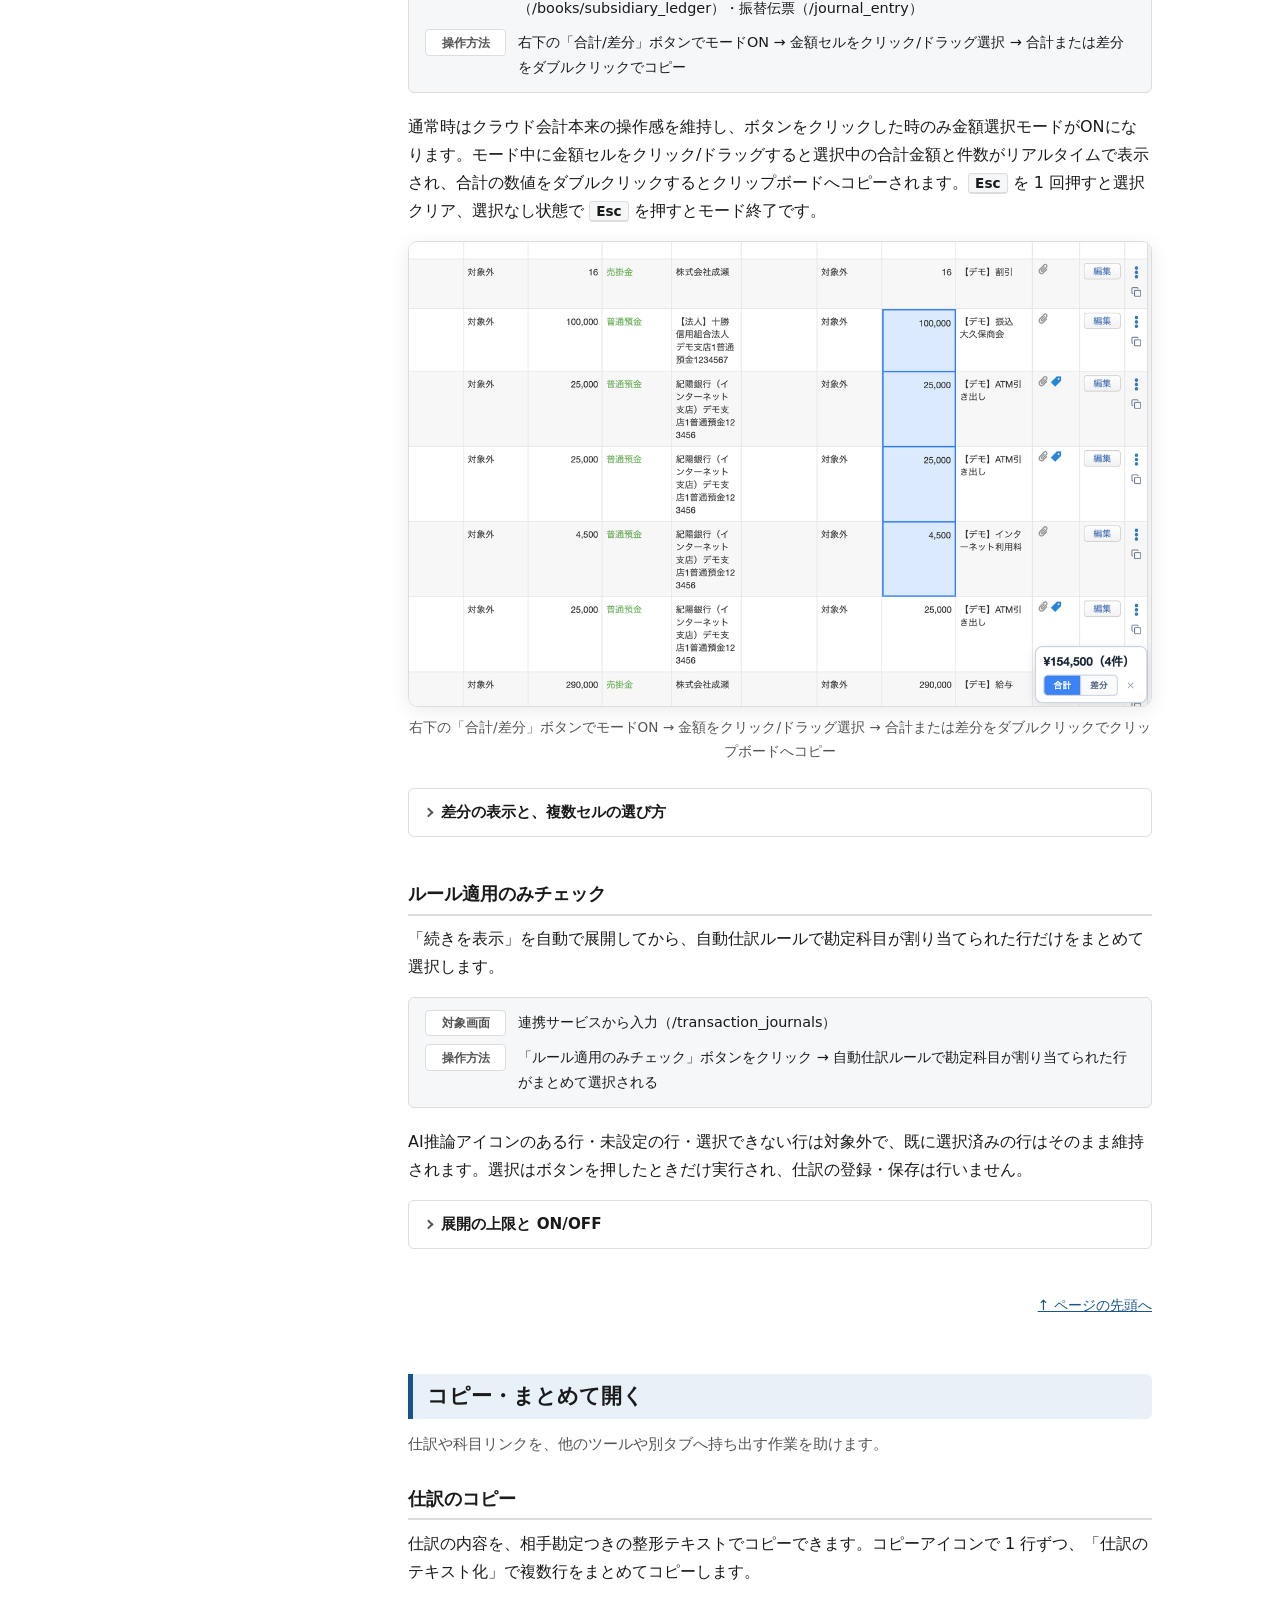
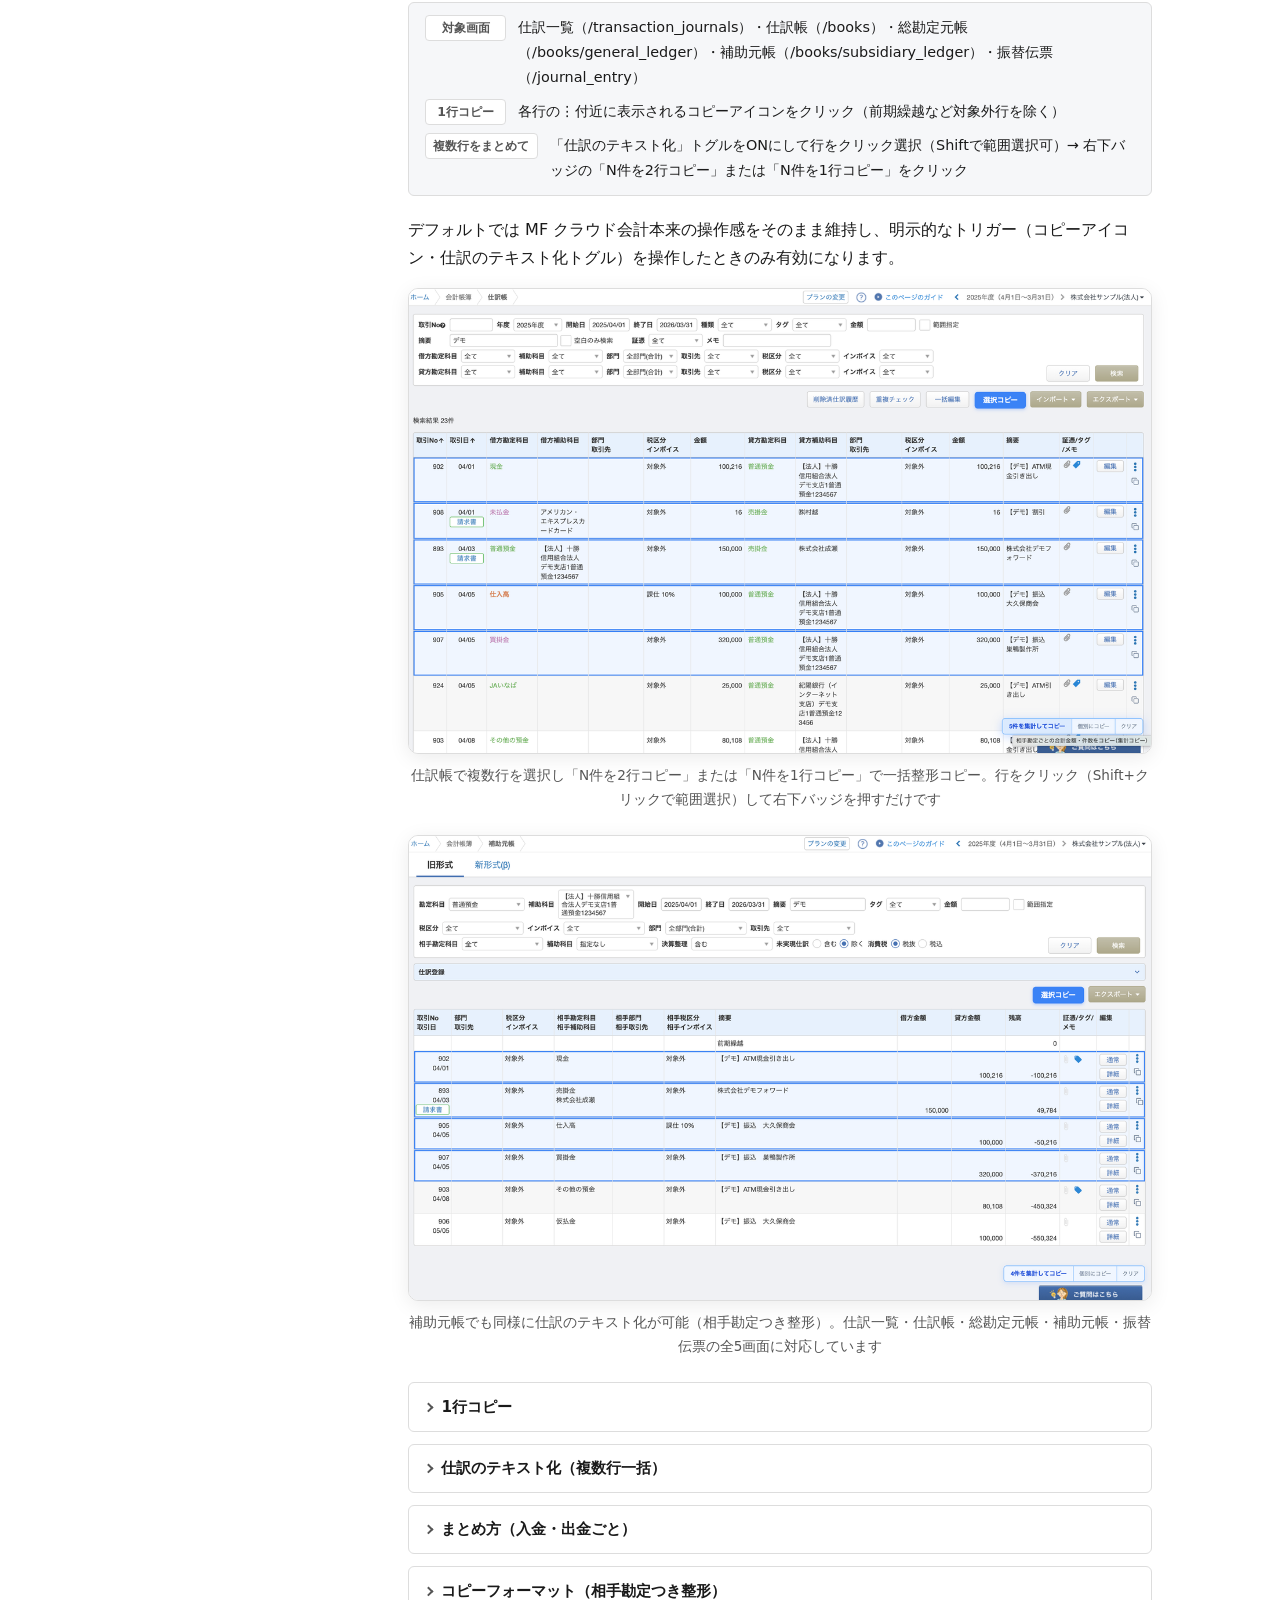
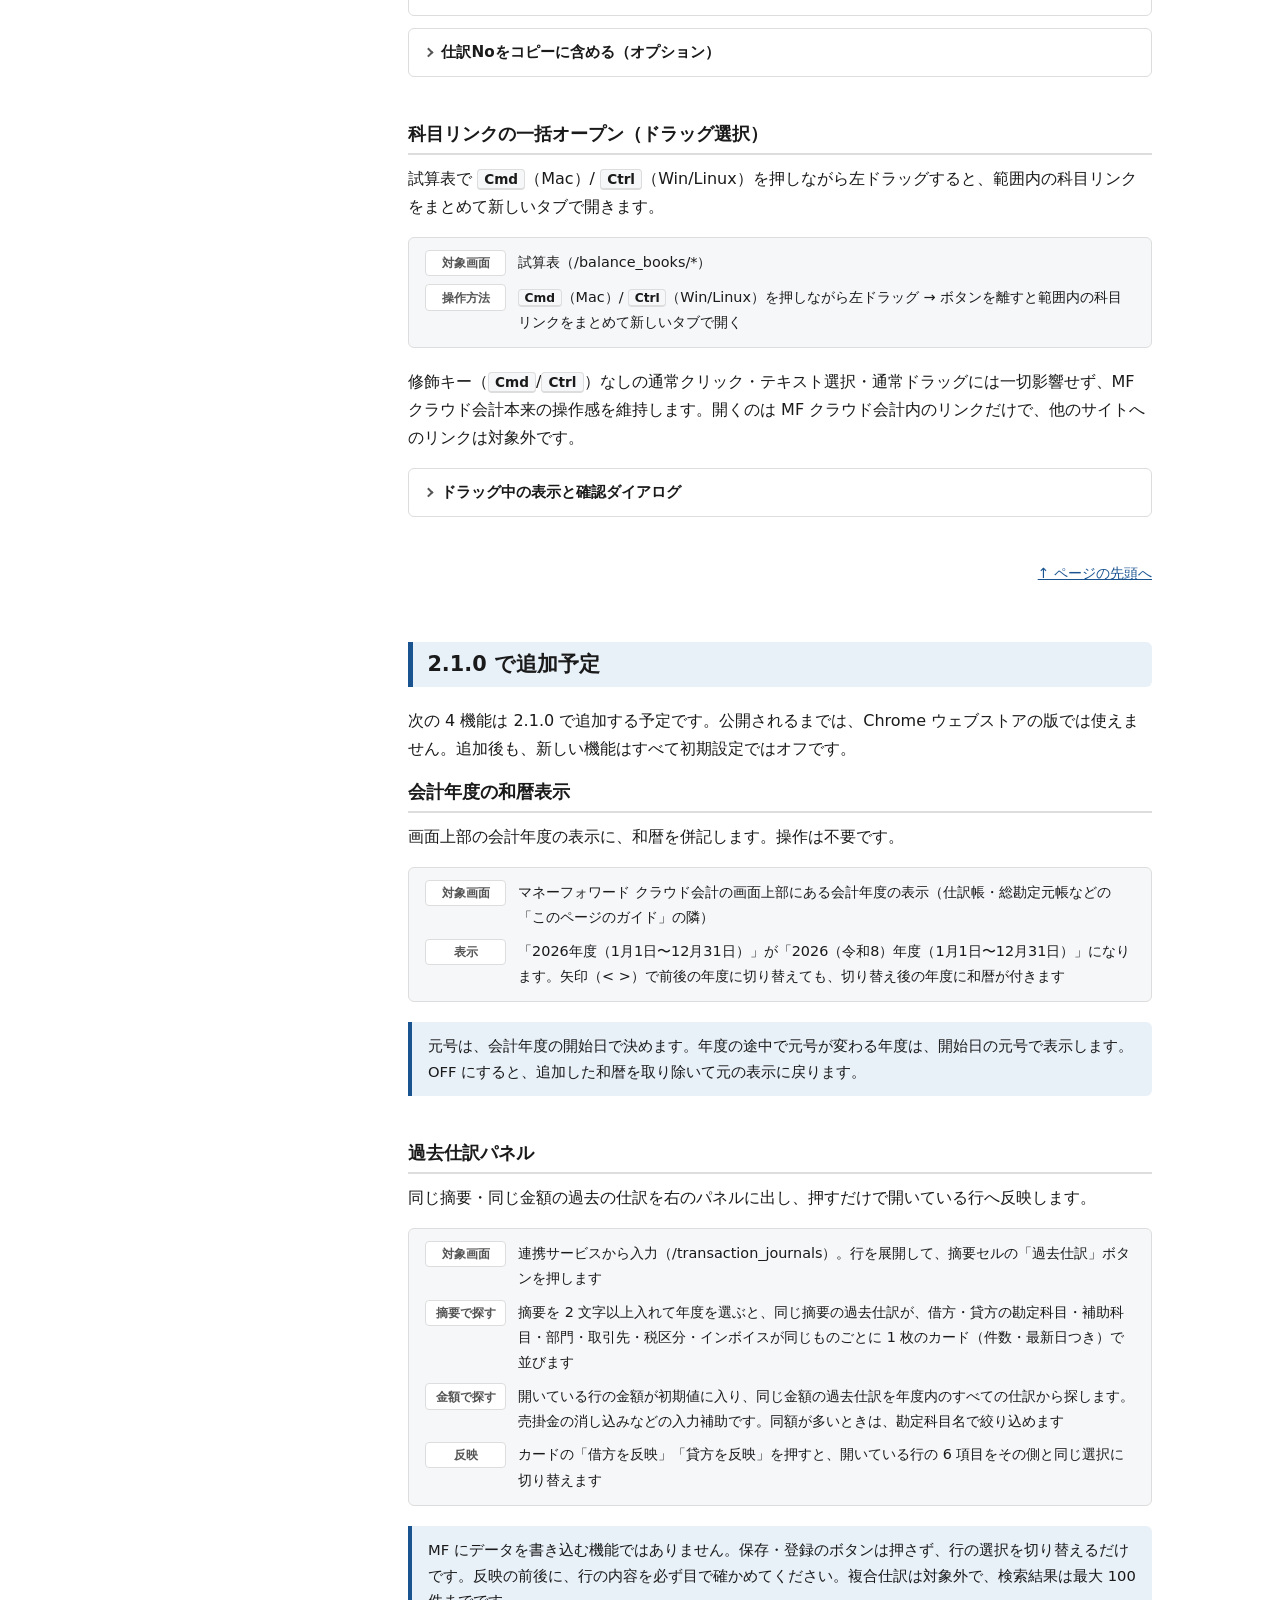
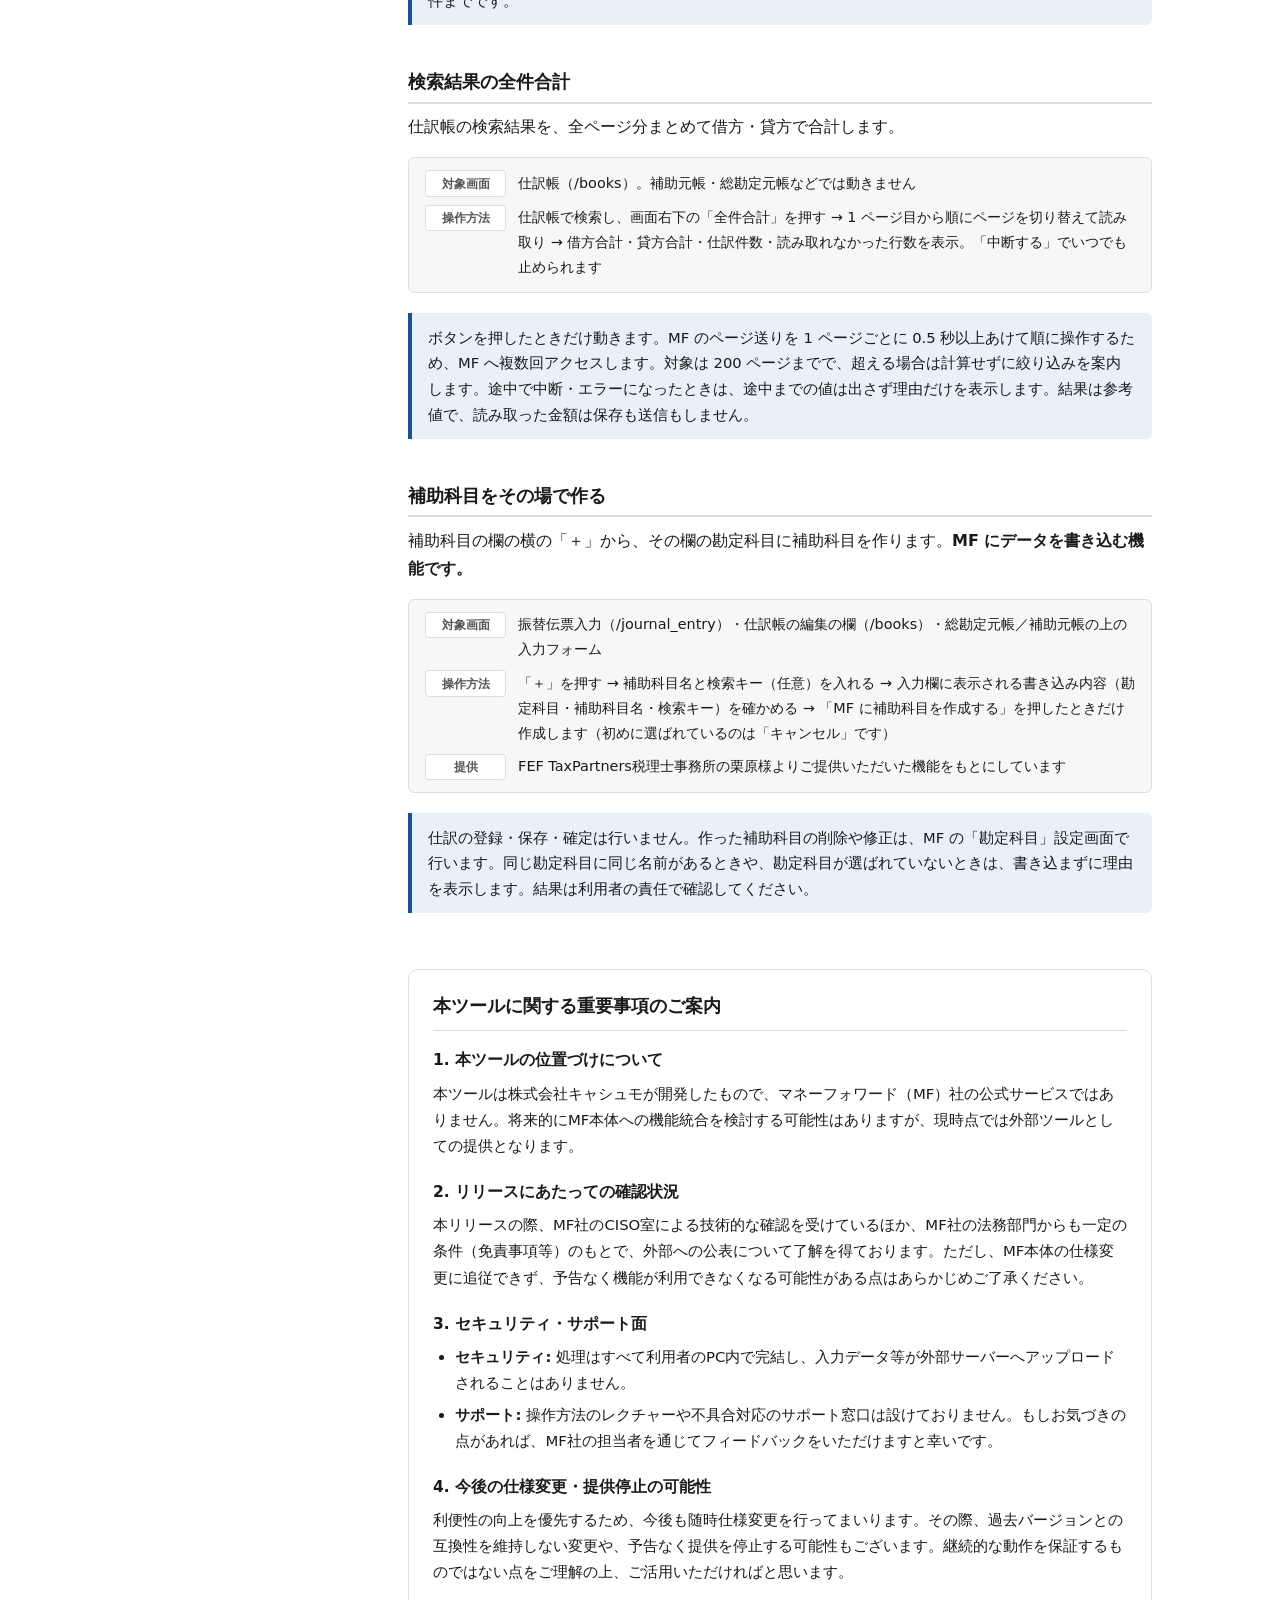
==== commit f193894b: "docs: 補助科目をその場で作る機能の提供元（FEF TaxPartners税理士事務所 栗原様）を追記する Co-Authored-By: Claude Sonnet 5.5 <noreply@a" ====
--- a/index.html
+++ b/index.html
@@ -888,6 +888,10 @@
                 <dt>操作方法</dt>
                 <dd>「＋」を押す → 補助科目名と検索キー（任意）を入れる → 入力欄に表示される書き込み内容（勘定科目・補助科目名・検索キー）を確かめる → 「MF に補助科目を作成する」を押したときだけ作成します（初めに選ばれているのは「キャンセル」です）</dd>
               </div>
+              <div>
+                <dt>提供</dt>
+                <dd>FEF TaxPartners税理士事務所の栗原様よりご提供いただいた機能をもとにしています</dd>
+              </div>
             </dl>
             <p class="note">
               仕訳の登録・保存・確定は行いません。作った補助科目の削除や修正は、MF の「勘定科目」設定画面で行います。同じ勘定科目に同じ名前があるときや、勘定科目が選ばれていないときは、書き込まずに理由を表示します。結果は利用者の責任で確認してください。
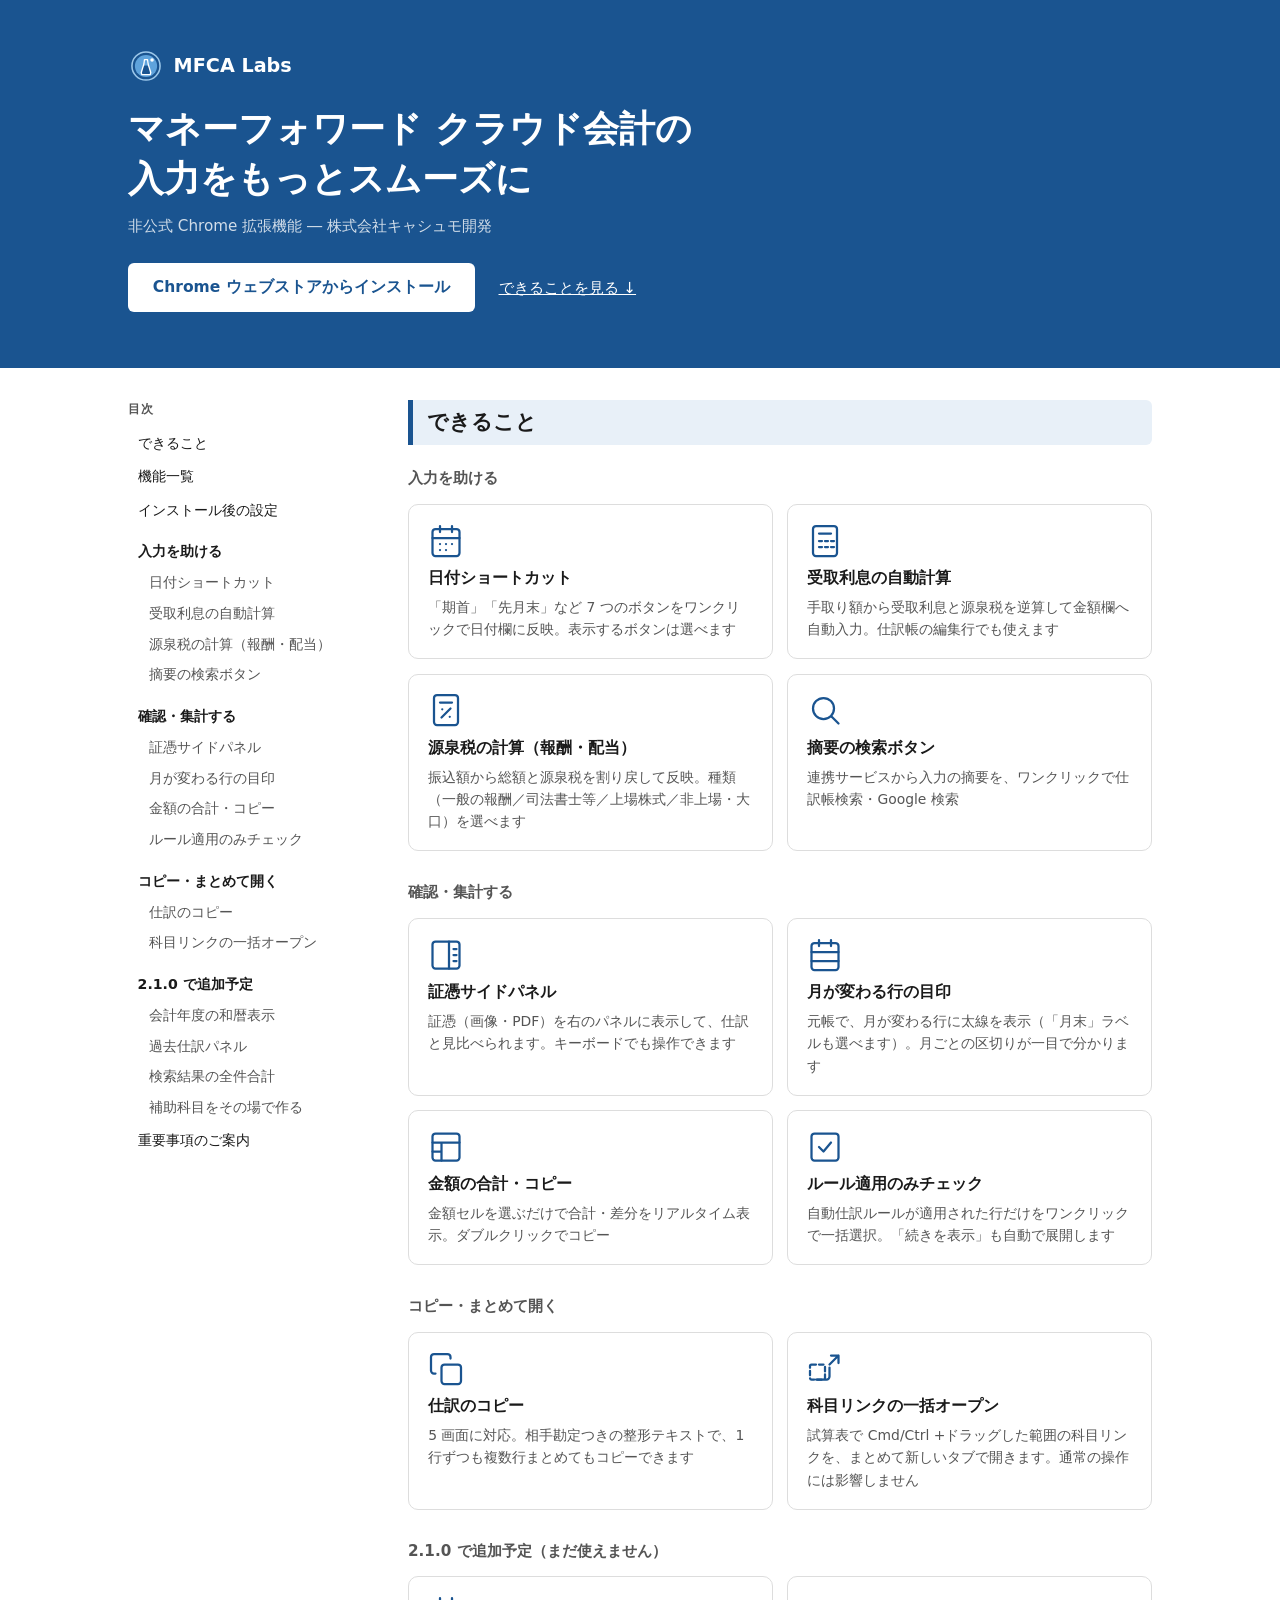
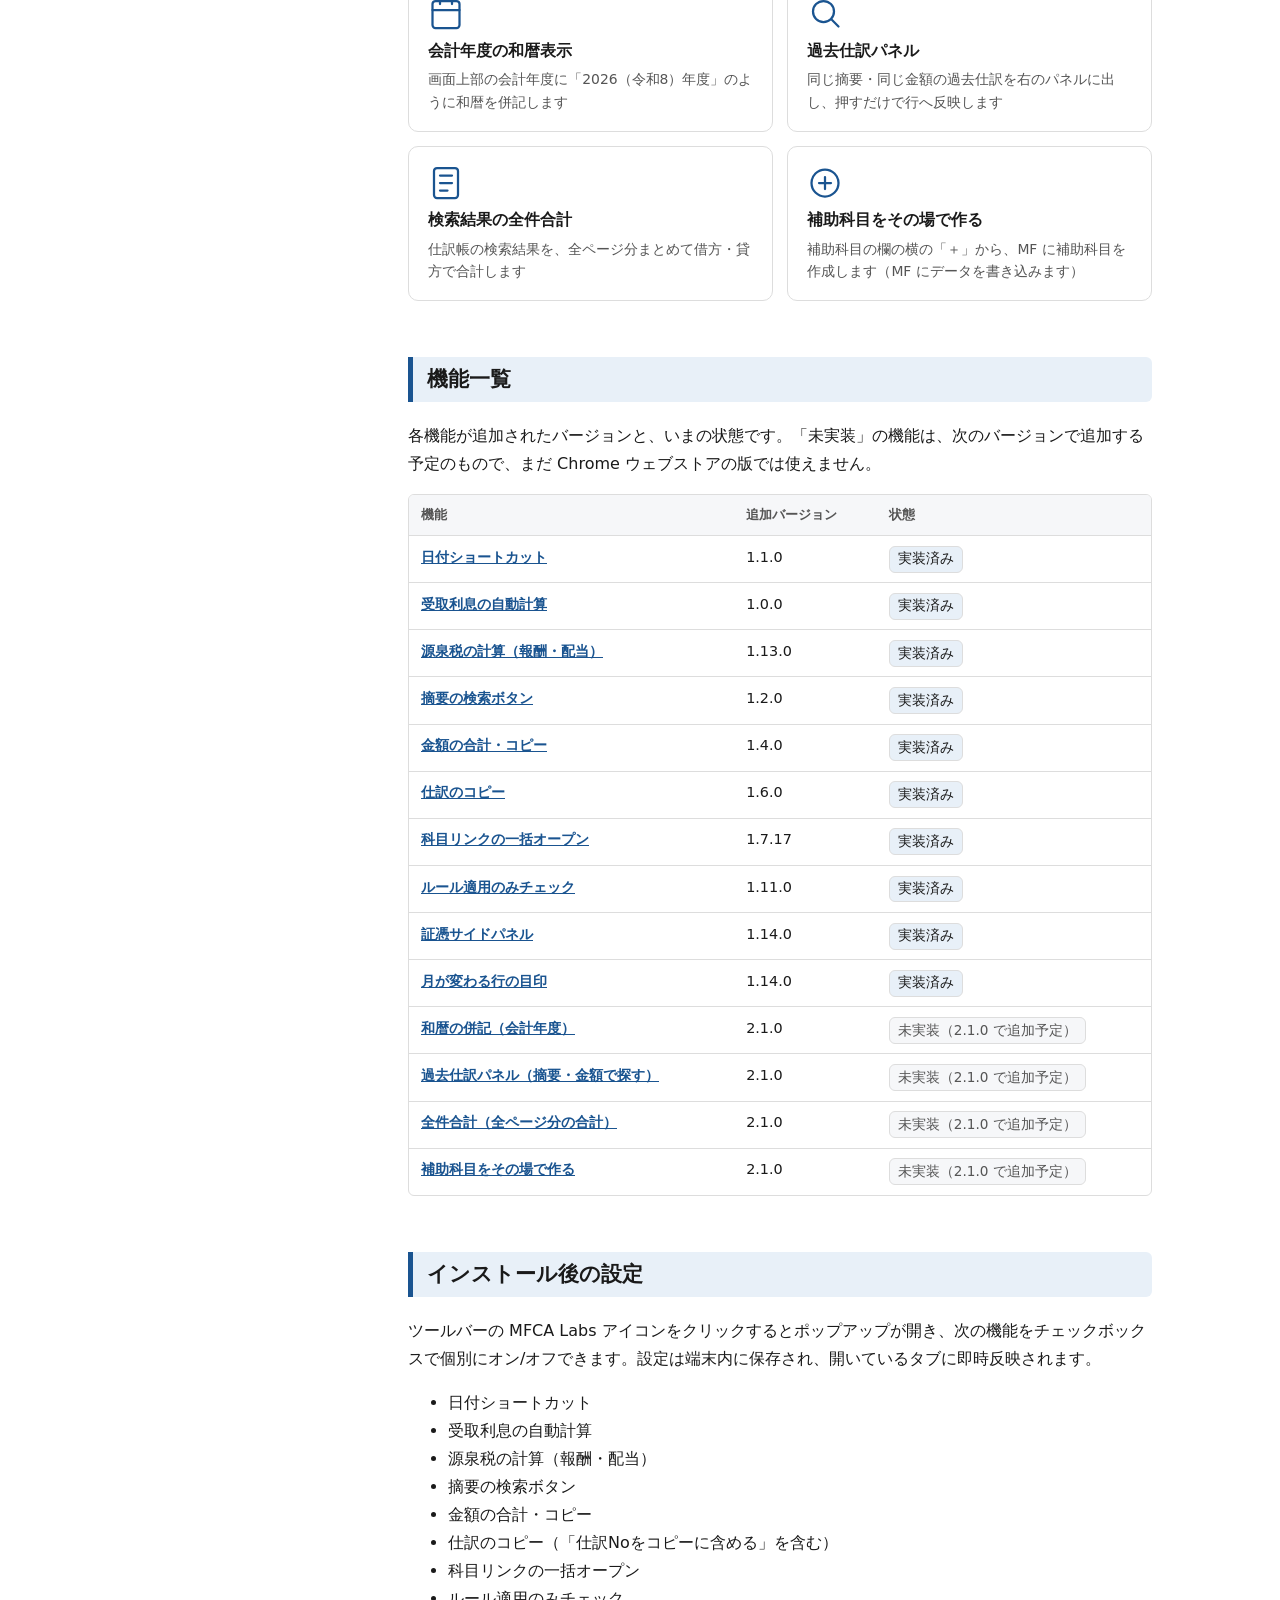
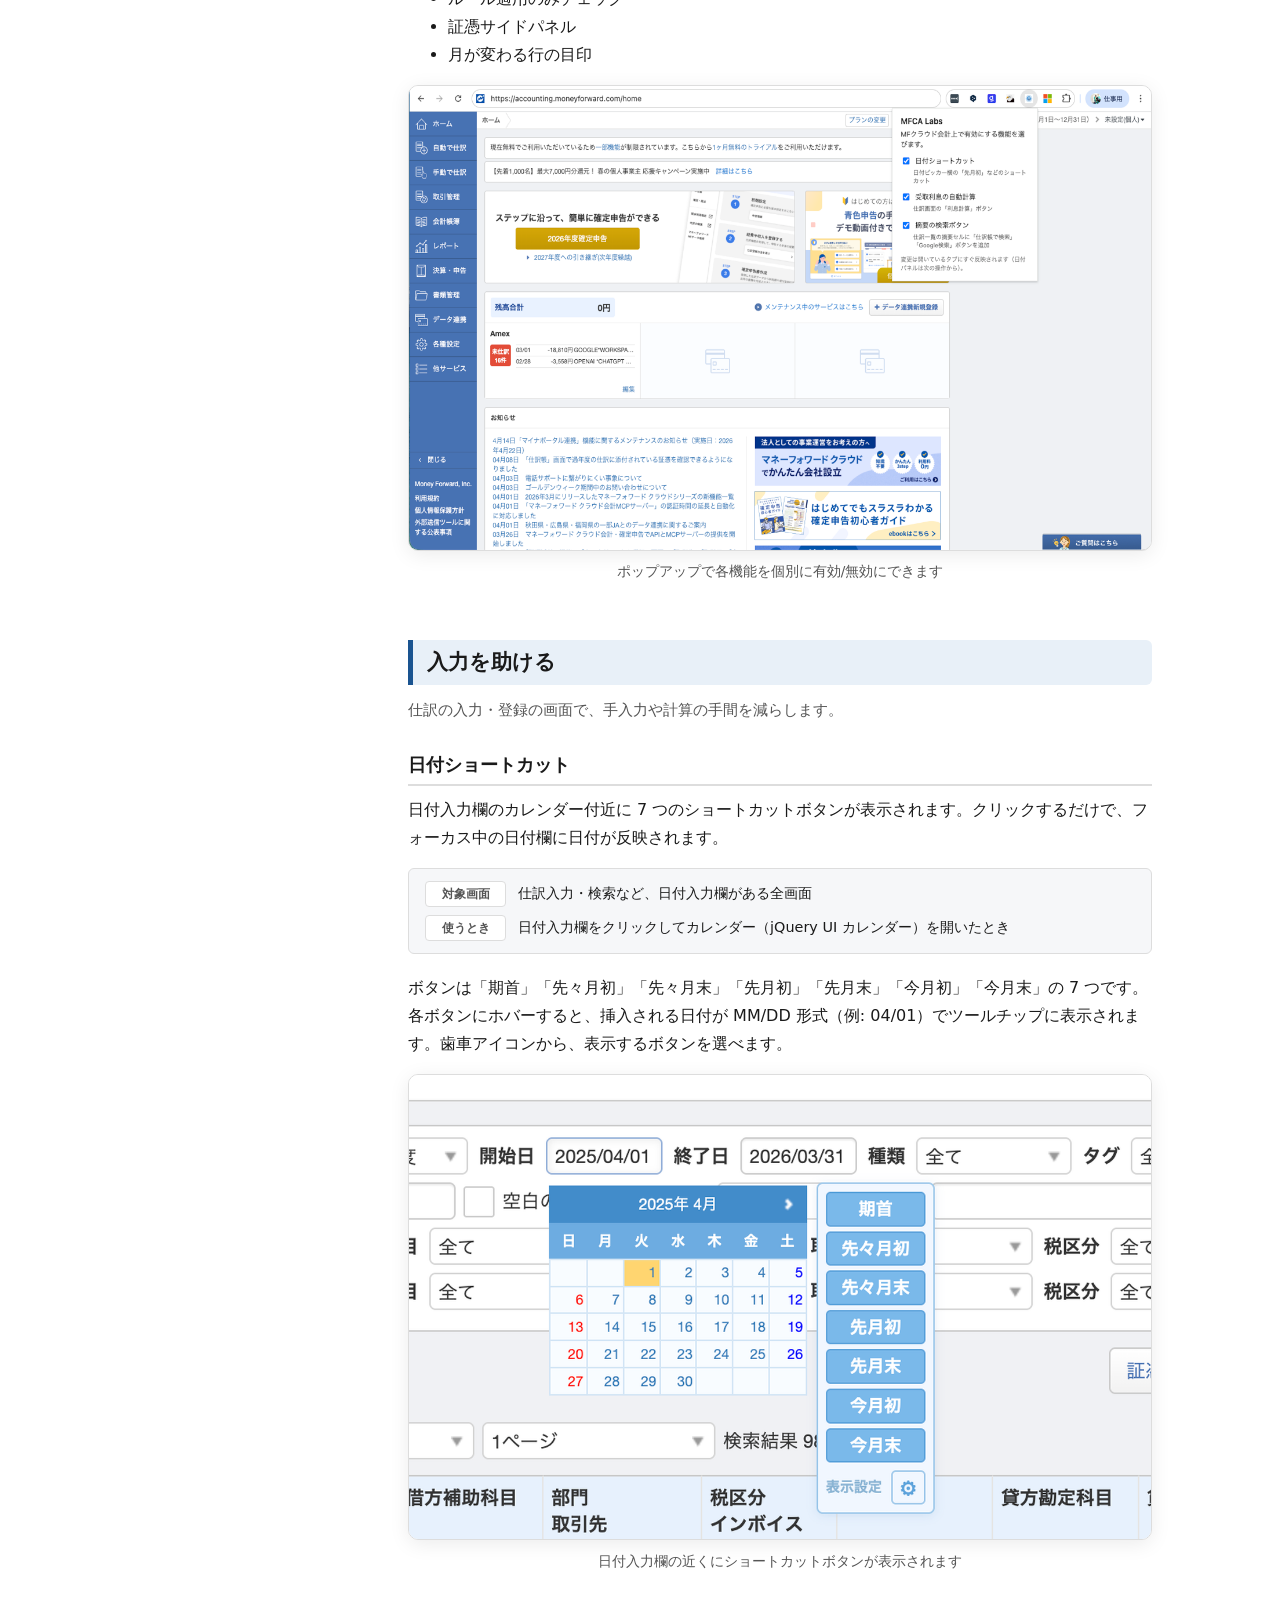
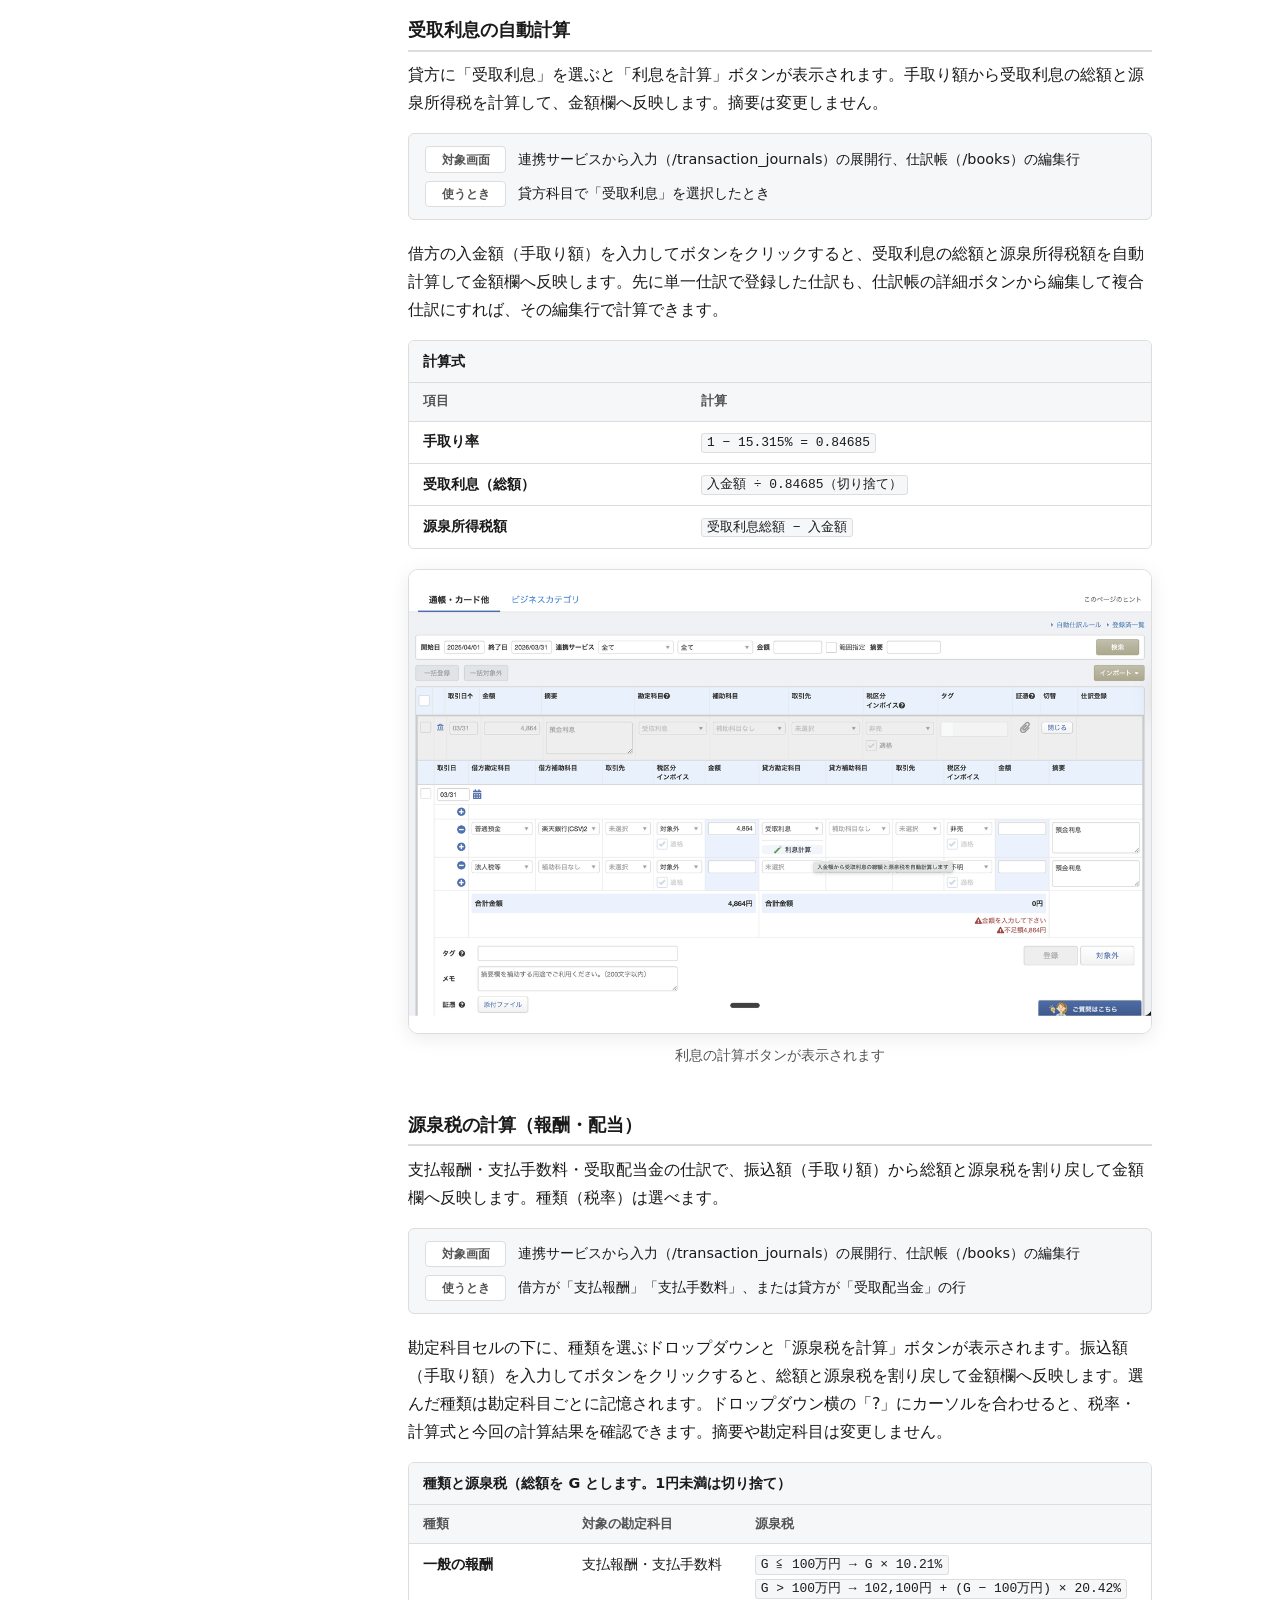
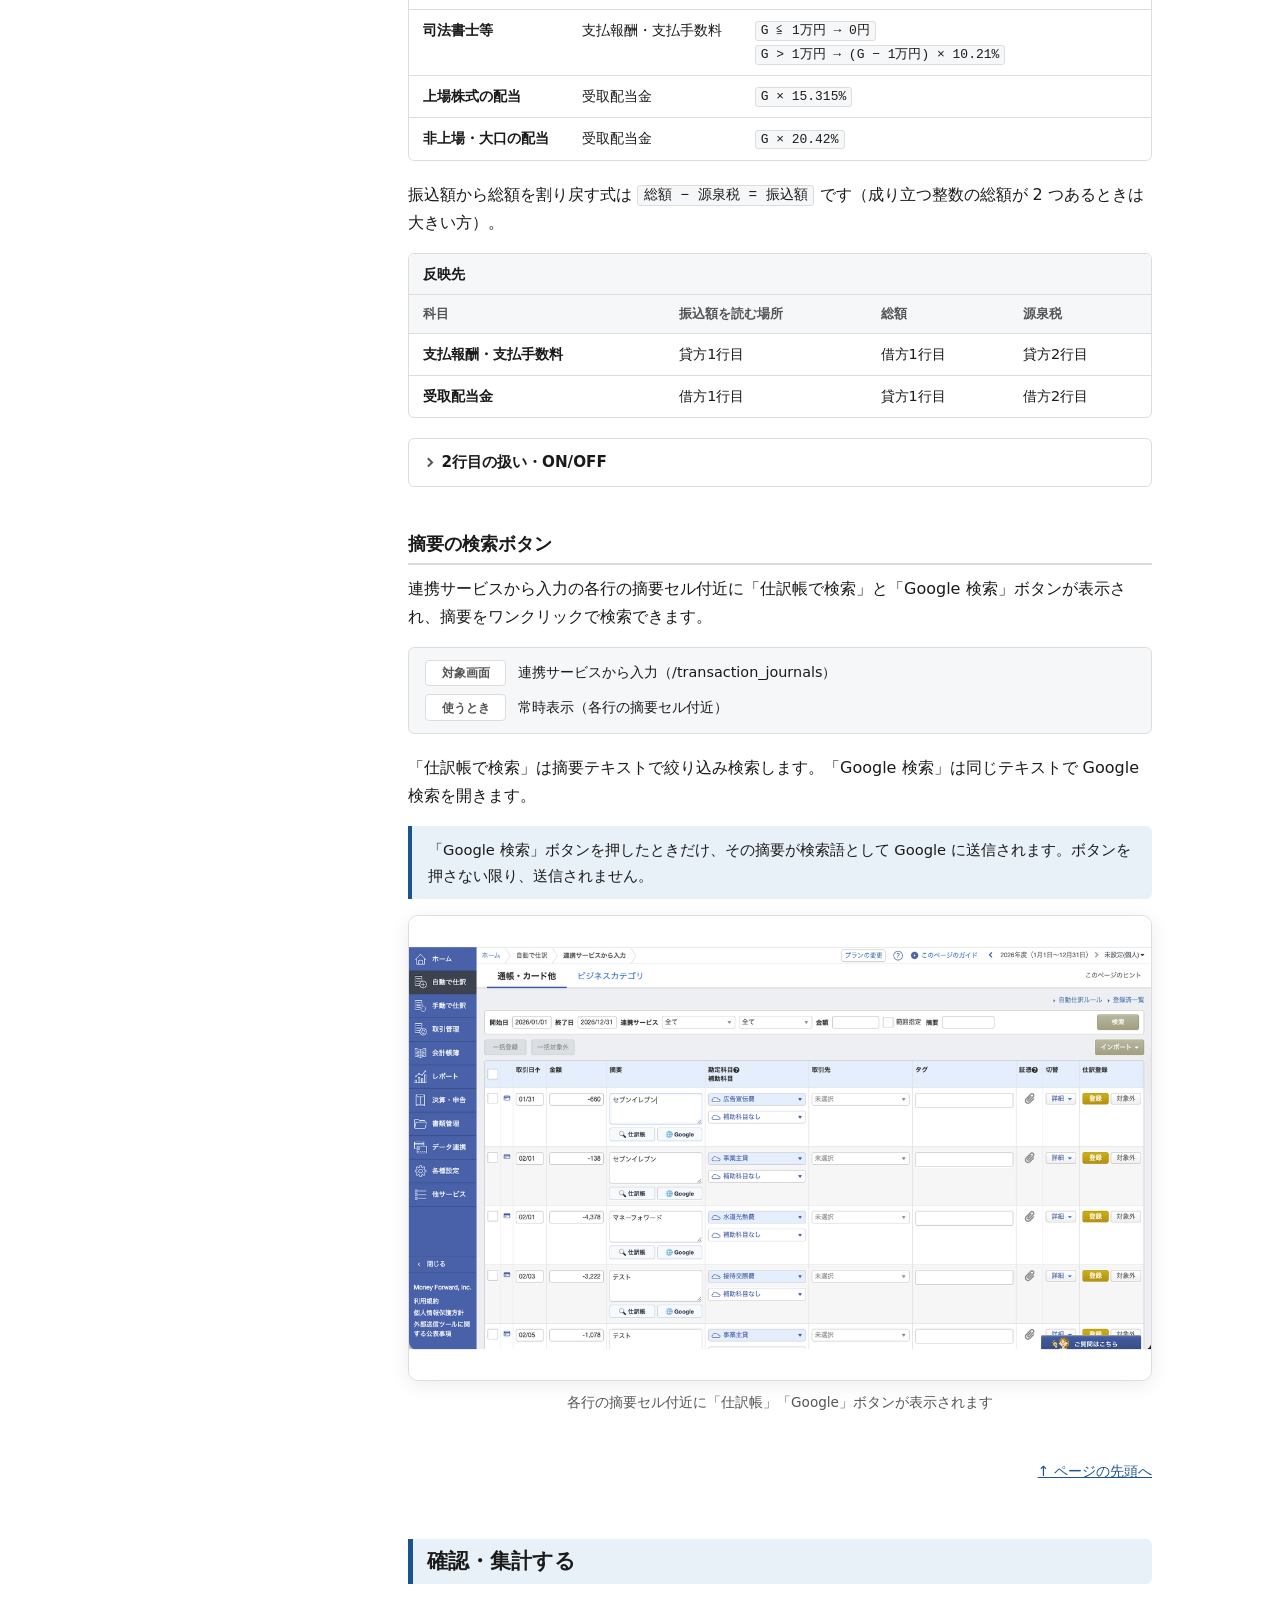
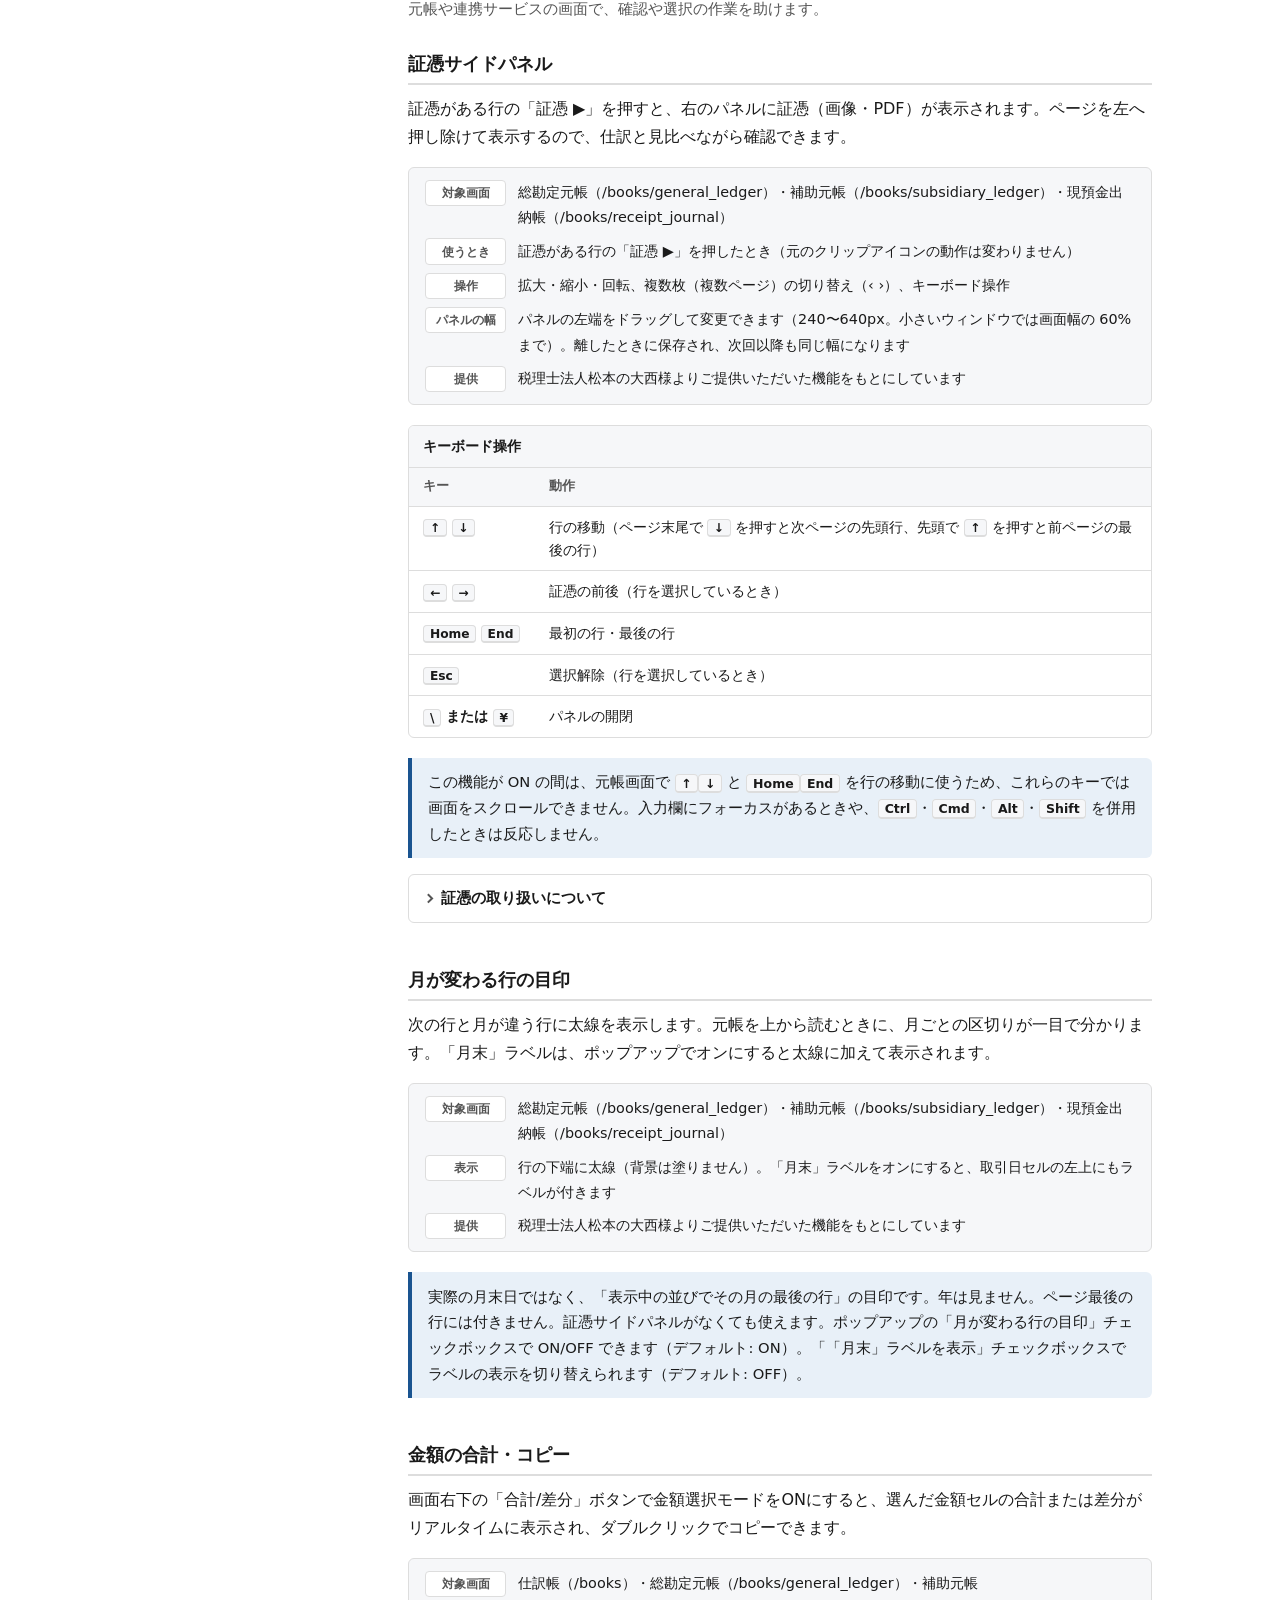
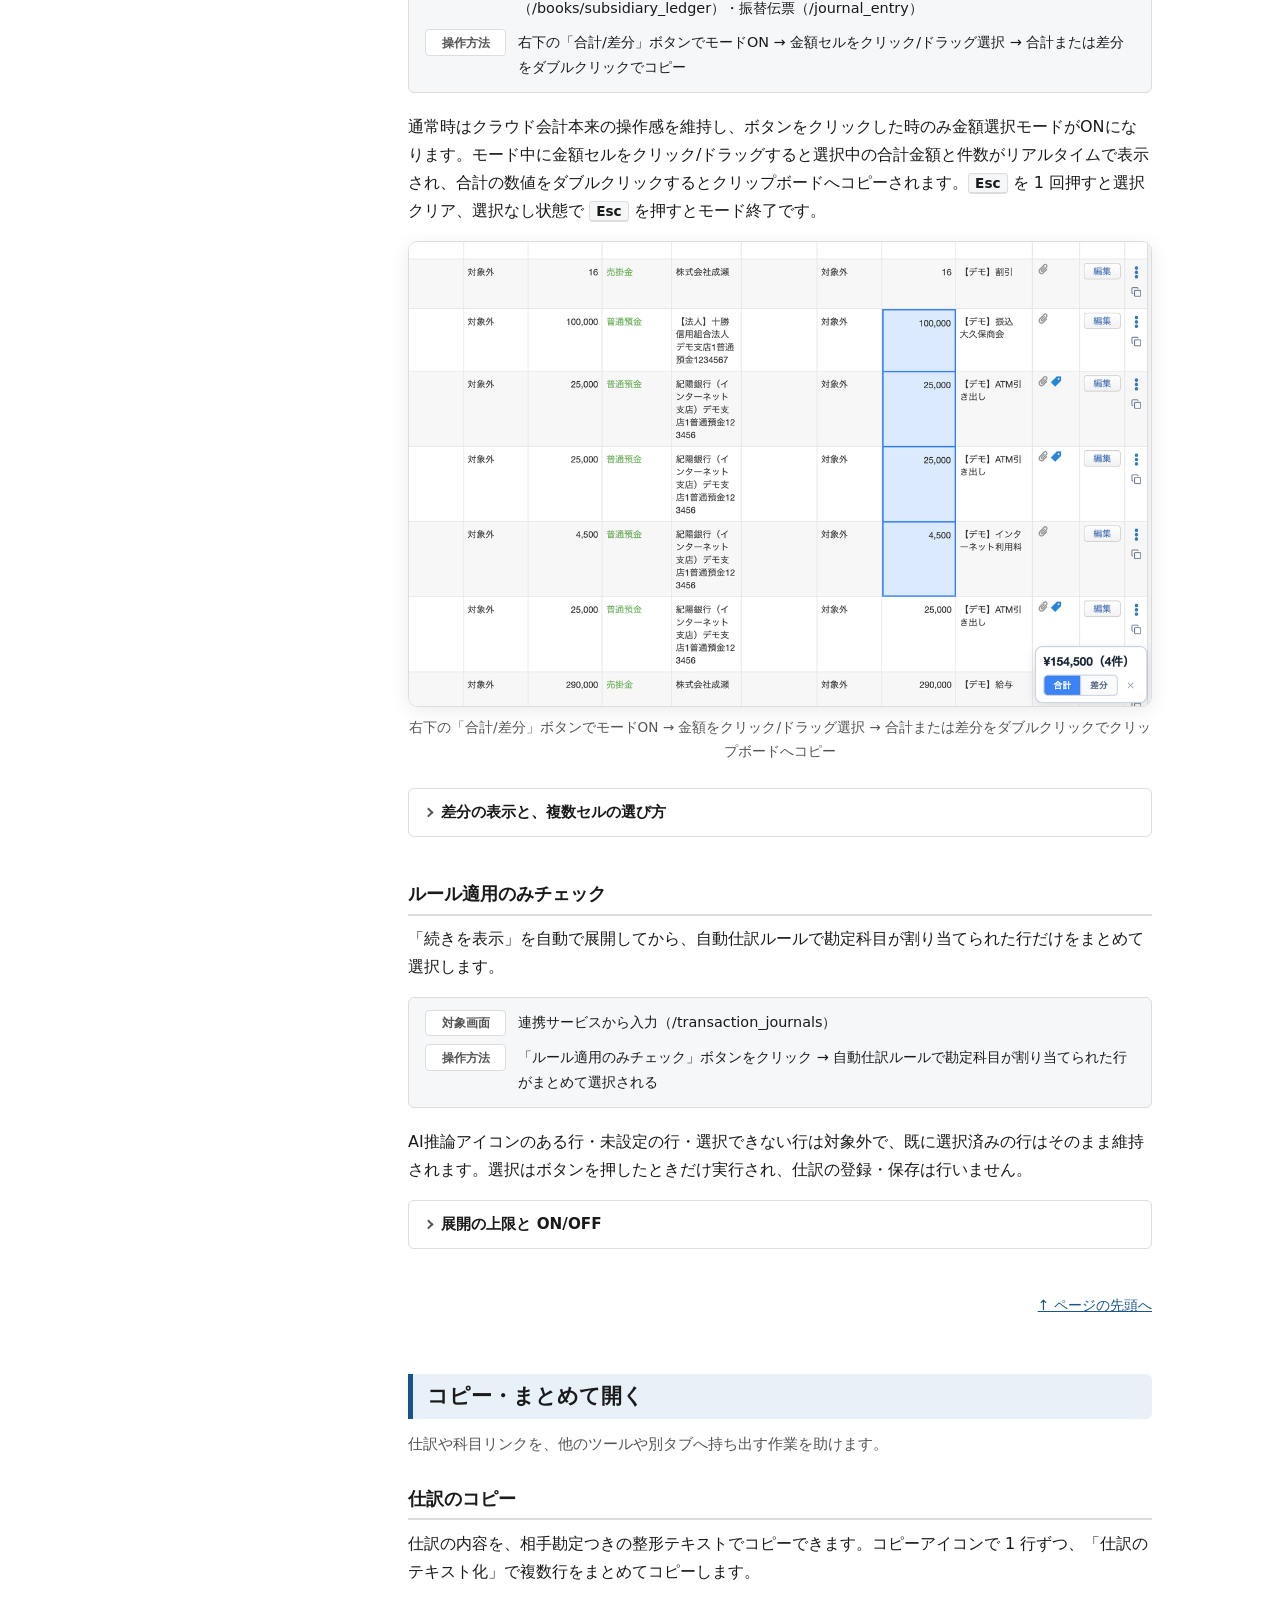
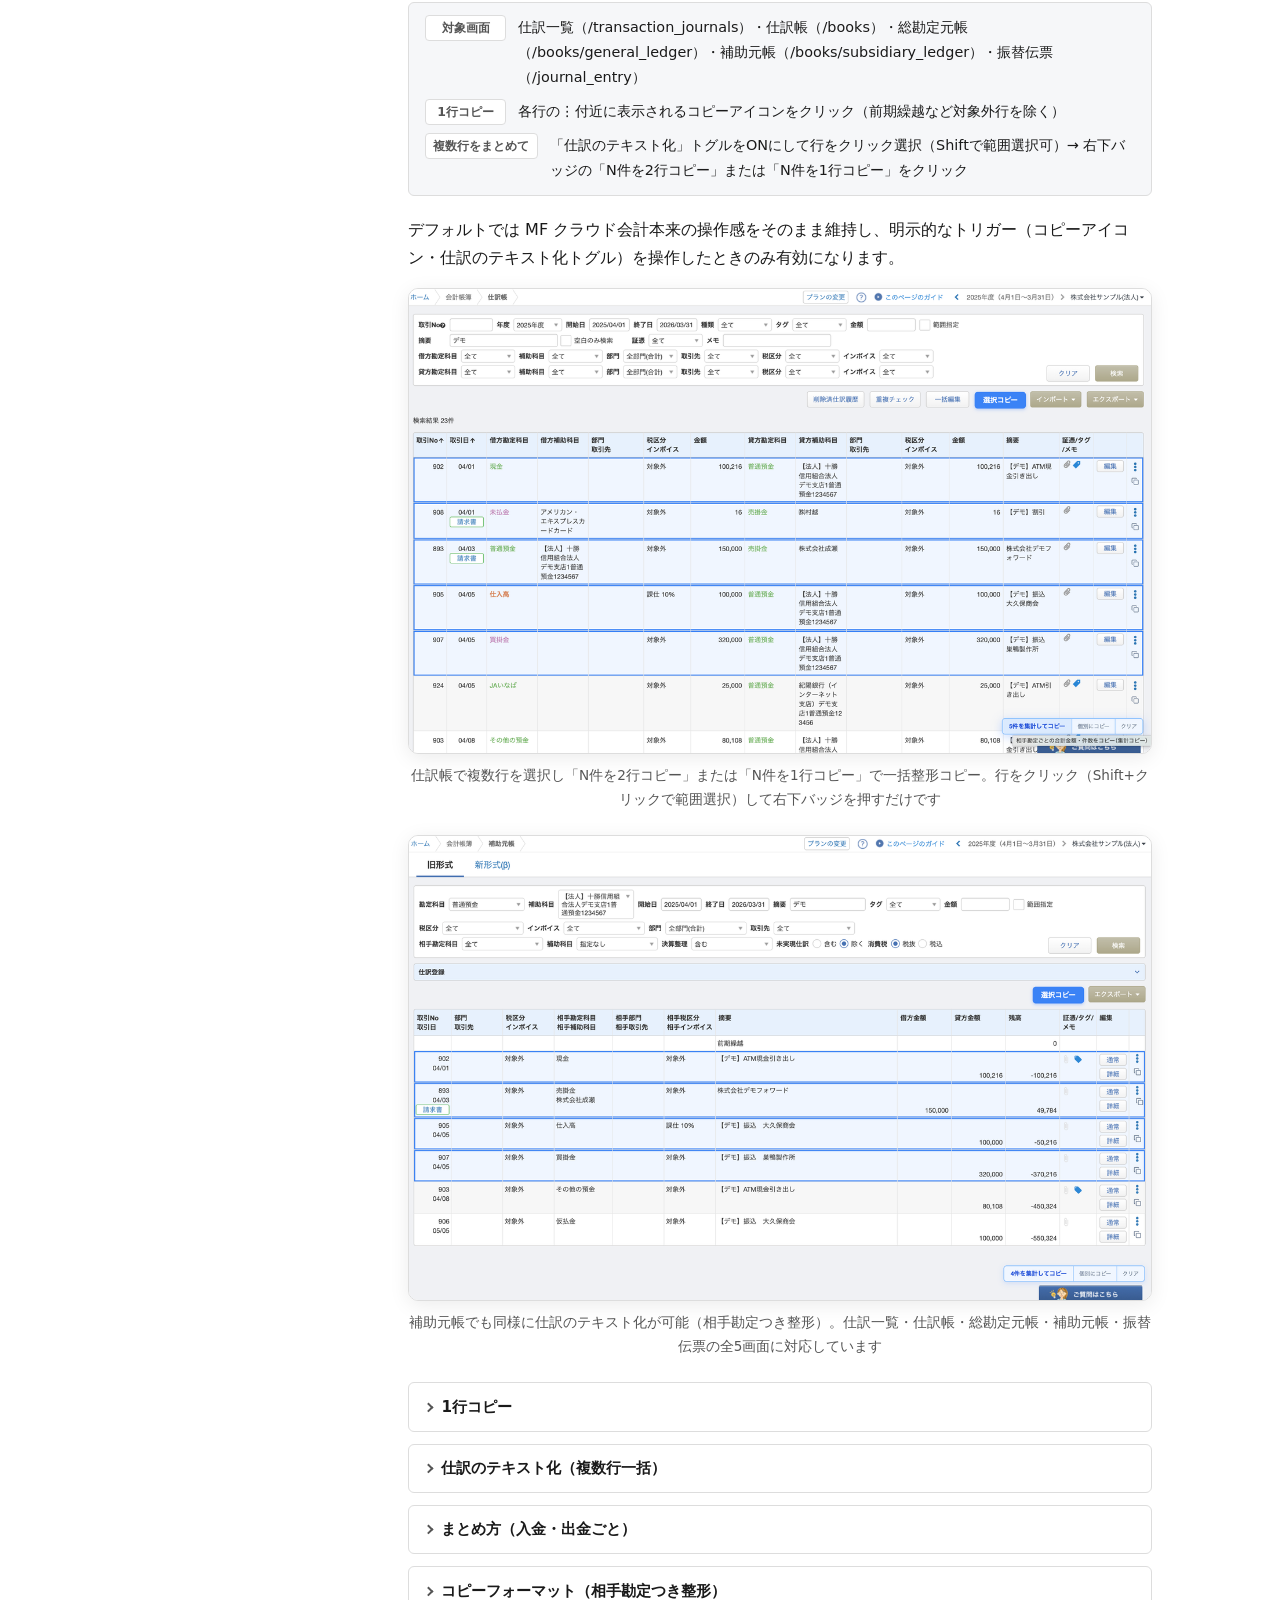
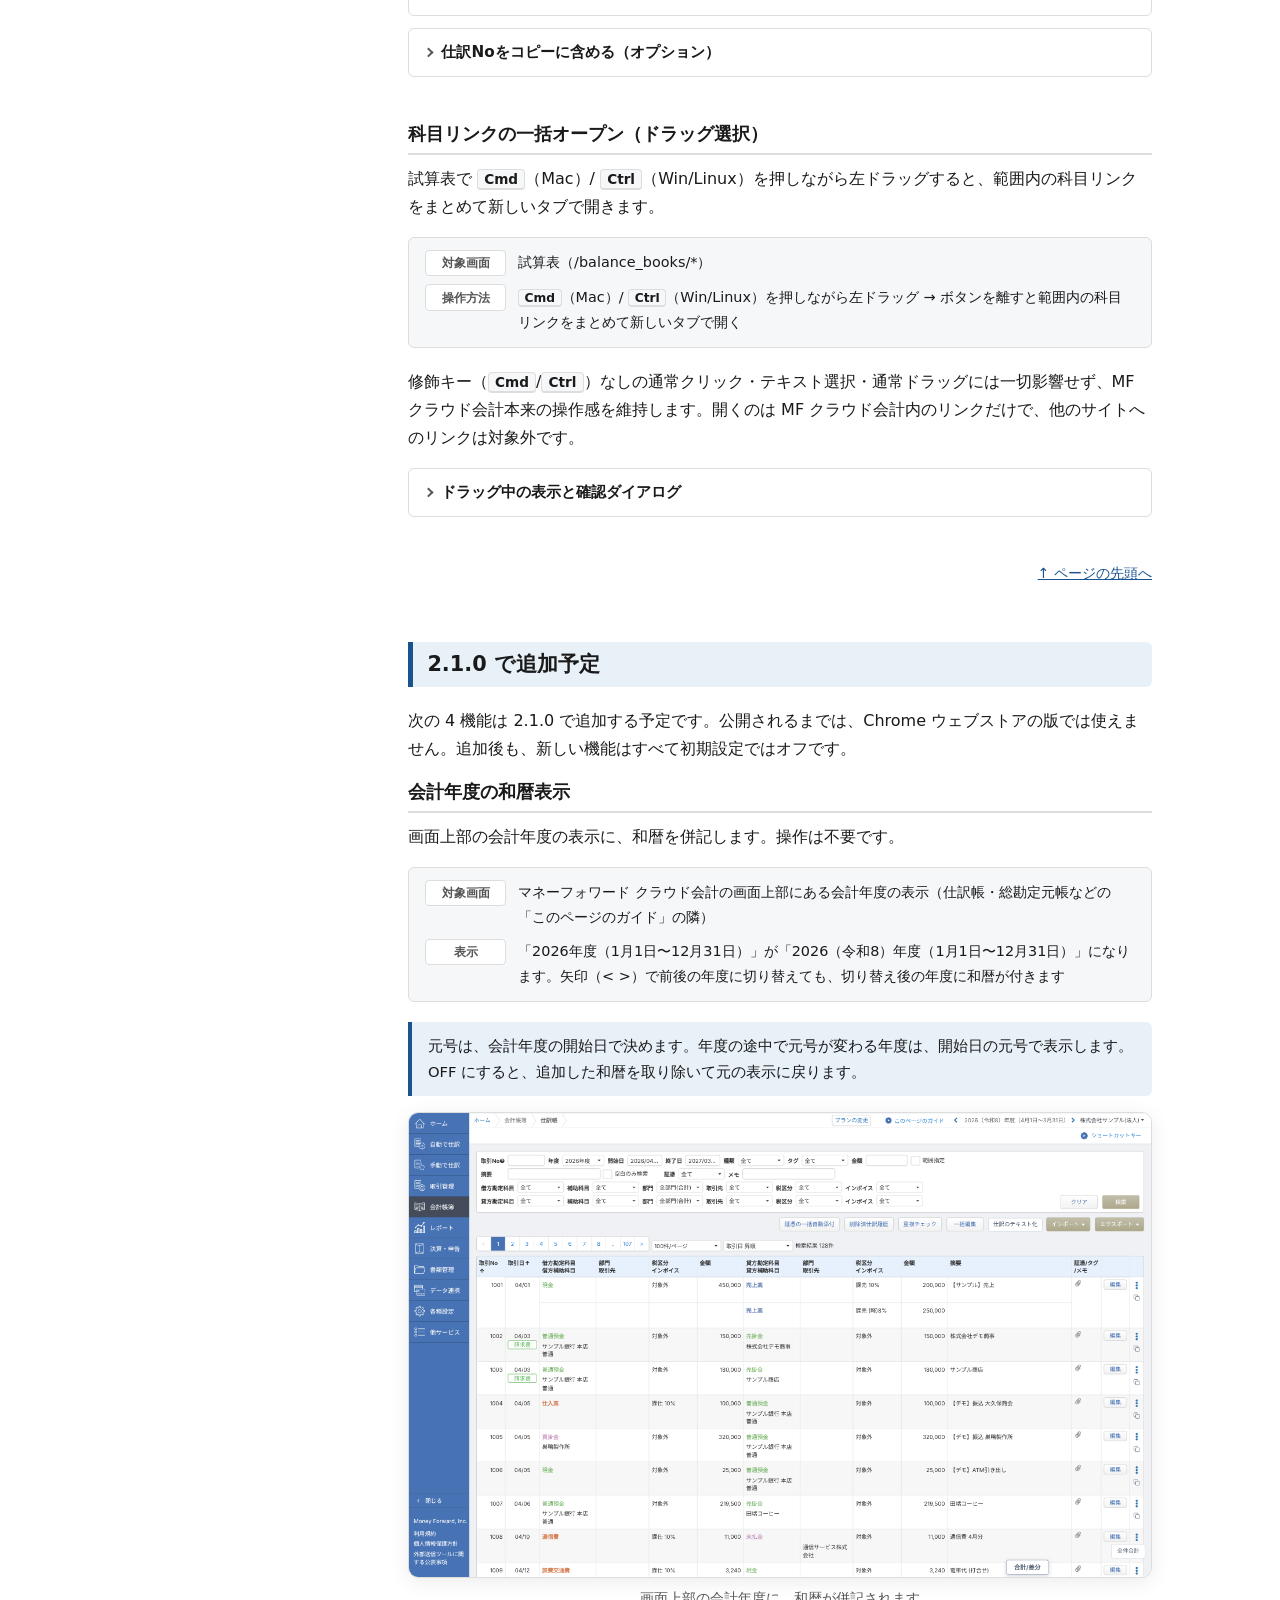
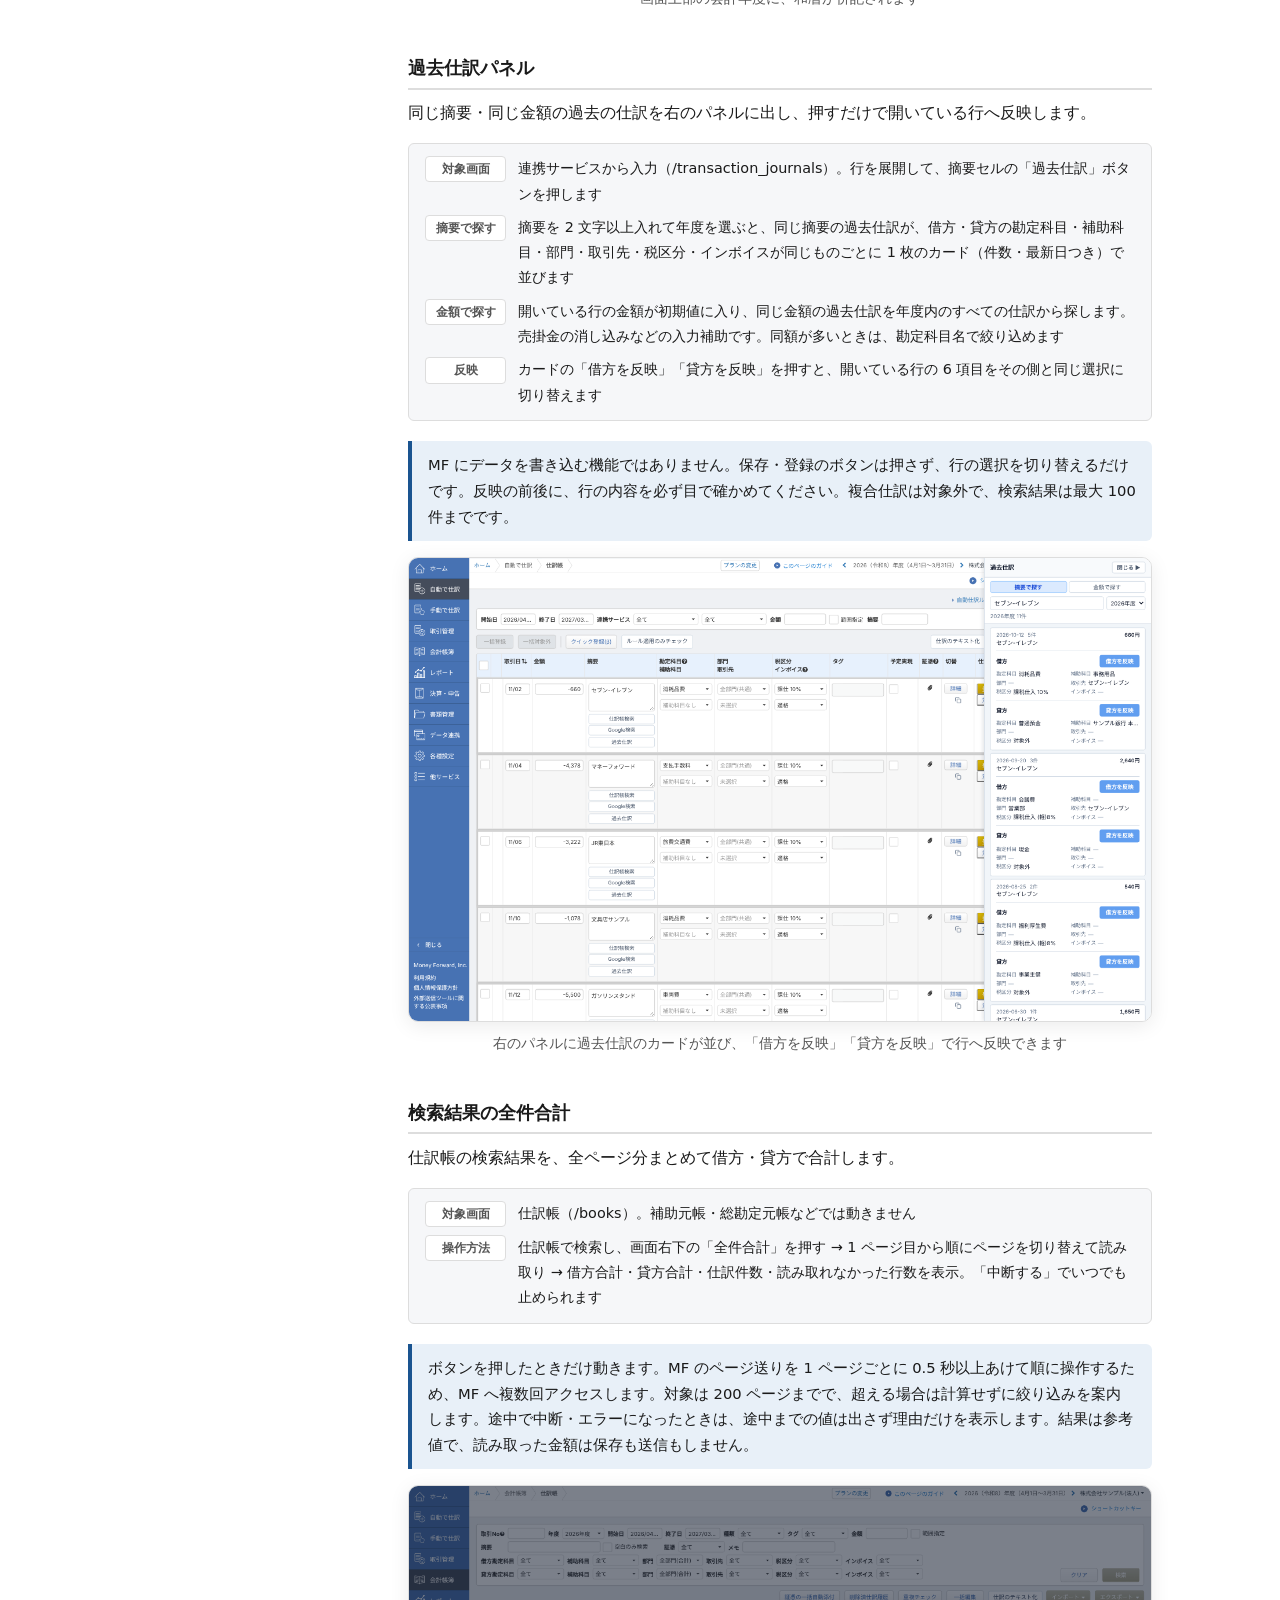
==== commit bf298c4d: "docs: 2.1.0 で追加予定の4機能に画面の写真を載せる Co-Authored-By: Claude Sonnet 5.5 <noreply@anthropic.com>" ====
--- a/index.html
+++ b/index.html
@@ -827,7 +827,17 @@
             <p class="note">
               元号は、会計年度の開始日で決めます。年度の途中で元号が変わる年度は、開始日の元号で表示します。OFF にすると、追加した和暦を取り除いて元の表示に戻ります。
             </p>
-          </article>
+                      <figure class="shot">
+              <img
+                src="./mfca-labs-wareki-fiscal-year-1280x800.png"
+                alt="会計年度の和暦表示 — 画面上部の会計年度に和暦が併記された画面"
+                width="1280"
+                height="800"
+                loading="lazy"
+              />
+              <figcaption>画面上部の会計年度に、和暦が併記されます</figcaption>
+            </figure>
+</article>
           <article class="feature" id="feature-past-journal">
             <h3>過去仕訳パネル</h3>
             <p class="lead">
@@ -854,7 +864,17 @@
             <p class="note">
               MF にデータを書き込む機能ではありません。保存・登録のボタンは押さず、行の選択を切り替えるだけです。反映の前後に、行の内容を必ず目で確かめてください。複合仕訳は対象外で、検索結果は最大 100 件までです。
             </p>
-          </article>
+                      <figure class="shot">
+              <img
+                src="./mfca-labs-past-journal-panel-1280x800.png"
+                alt="過去仕訳パネル — 連携サービスから入力の右に、同じ摘要の過去仕訳のカードが並んだ画面"
+                width="1280"
+                height="800"
+                loading="lazy"
+              />
+              <figcaption>右のパネルに過去仕訳のカードが並び、「借方を反映」「貸方を反映」で行へ反映できます</figcaption>
+            </figure>
+</article>
           <article class="feature" id="feature-total-all-pages">
             <h3>検索結果の全件合計</h3>
             <p class="lead">
@@ -873,7 +893,17 @@
             <p class="note">
               ボタンを押したときだけ動きます。MF のページ送りを 1 ページごとに 0.5 秒以上あけて順に操作するため、MF へ複数回アクセスします。対象は 200 ページまでで、超える場合は計算せずに絞り込みを案内します。途中で中断・エラーになったときは、途中までの値は出さず理由だけを表示します。結果は参考値で、読み取った金額は保存も送信もしません。
             </p>
-          </article>
+                      <figure class="shot">
+              <img
+                src="./mfca-labs-total-all-pages-1280x800.png"
+                alt="検索結果の全件合計 — 借方合計・貸方合計・仕訳件数が表示された画面"
+                width="1280"
+                height="800"
+                loading="lazy"
+              />
+              <figcaption>全ページ分の借方合計・貸方合計・仕訳件数が表示されます</figcaption>
+            </figure>
+</article>
           <article class="feature" id="feature-sub-account-create">
             <h3>補助科目をその場で作る</h3>
             <p class="lead">
@@ -888,15 +918,21 @@
                 <dt>操作方法</dt>
                 <dd>「＋」を押す → 補助科目名と検索キー（任意）を入れる → 入力欄に表示される書き込み内容（勘定科目・補助科目名・検索キー）を確かめる → 「MF に補助科目を作成する」を押したときだけ作成します（初めに選ばれているのは「キャンセル」です）</dd>
               </div>
-              <div>
-                <dt>提供</dt>
-                <dd>FEF TaxPartners税理士事務所の栗原様よりご提供いただいた機能をもとにしています</dd>
-              </div>
             </dl>
             <p class="note">
               仕訳の登録・保存・確定は行いません。作った補助科目の削除や修正は、MF の「勘定科目」設定画面で行います。同じ勘定科目に同じ名前があるときや、勘定科目が選ばれていないときは、書き込まずに理由を表示します。結果は利用者の責任で確認してください。
             </p>
-          </article>
+                      <figure class="shot">
+              <img
+                src="./mfca-labs-sub-account-create-1280x800.png"
+                alt="補助科目をその場で作る — 補助科目の欄の横の「＋」から入力欄が開いた画面"
+                width="1280"
+                height="800"
+                loading="lazy"
+              />
+              <figcaption>「＋」を押すと入力欄が開き、MF に書き込まれる内容を確かめてから作成できます</figcaption>
+            </figure>
+</article>
         </section>
 
         <section class="notice" id="notice" aria-labelledby="notice-title">
